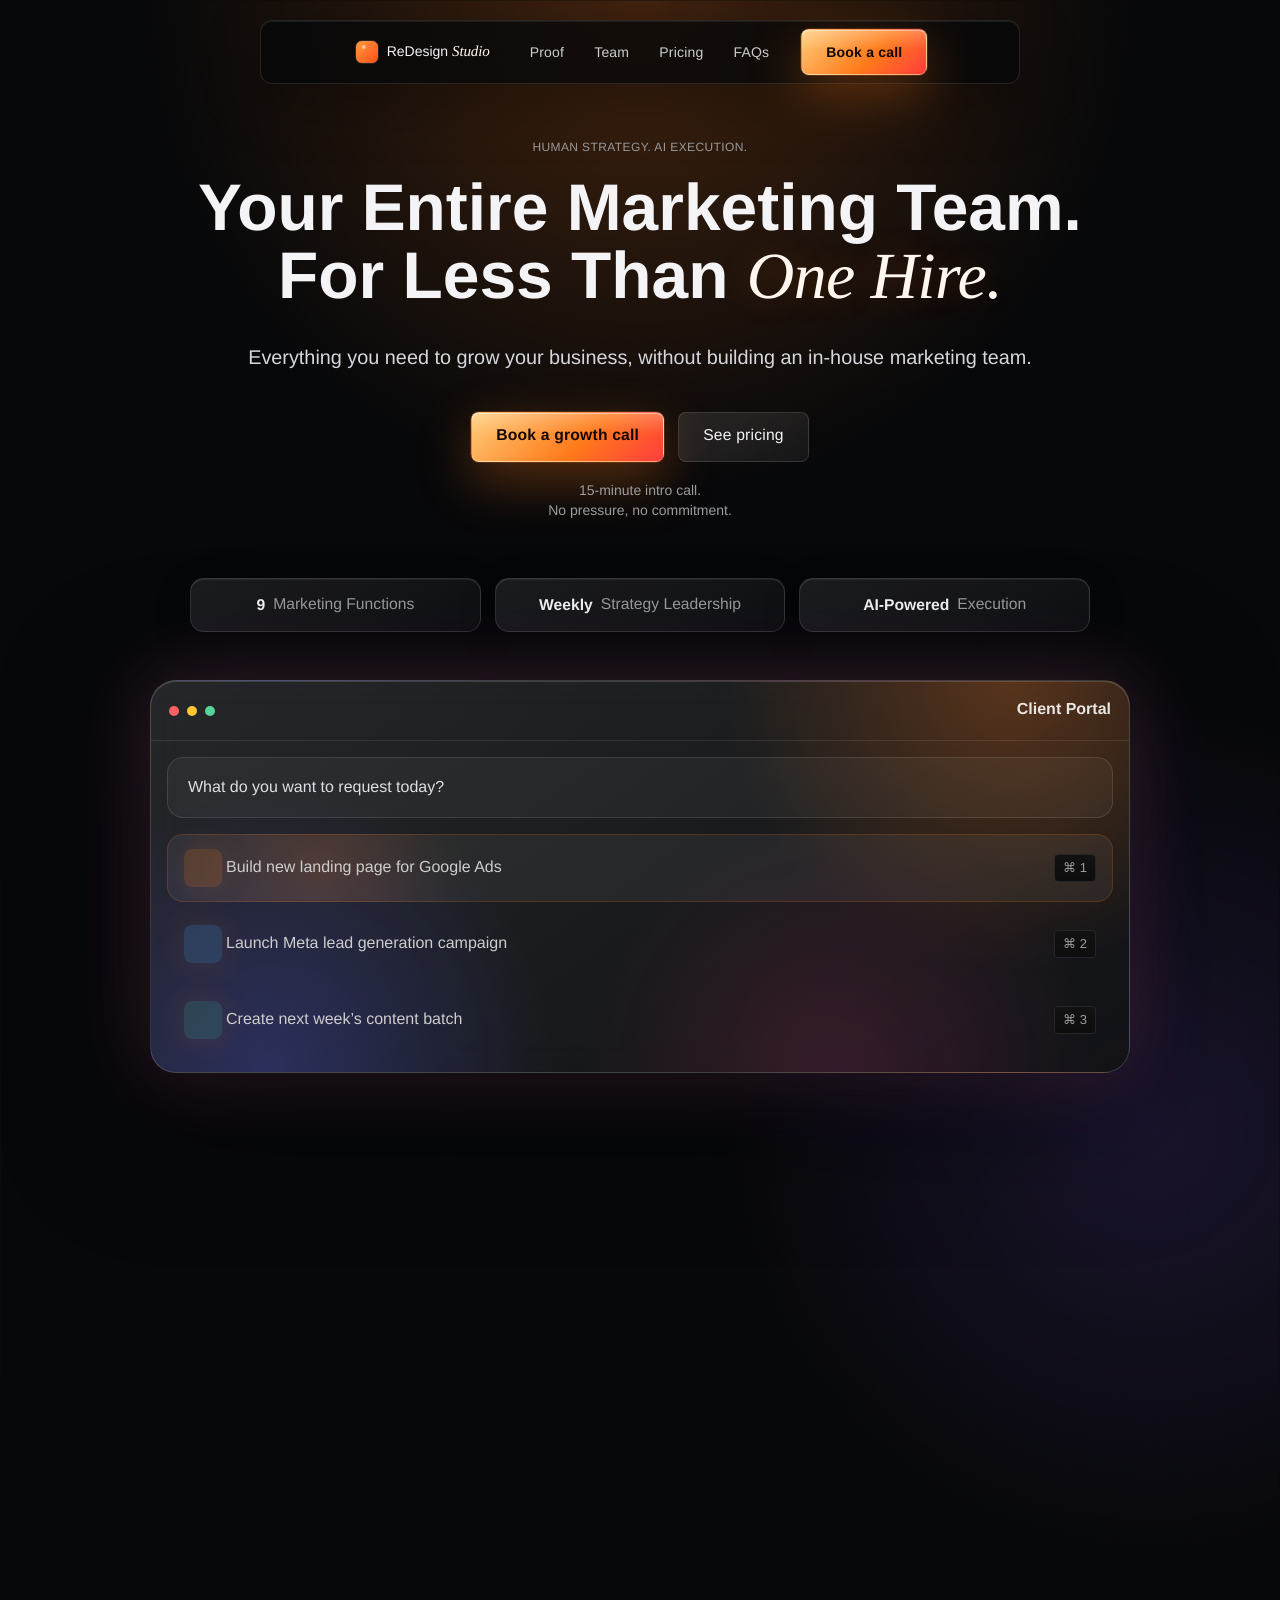
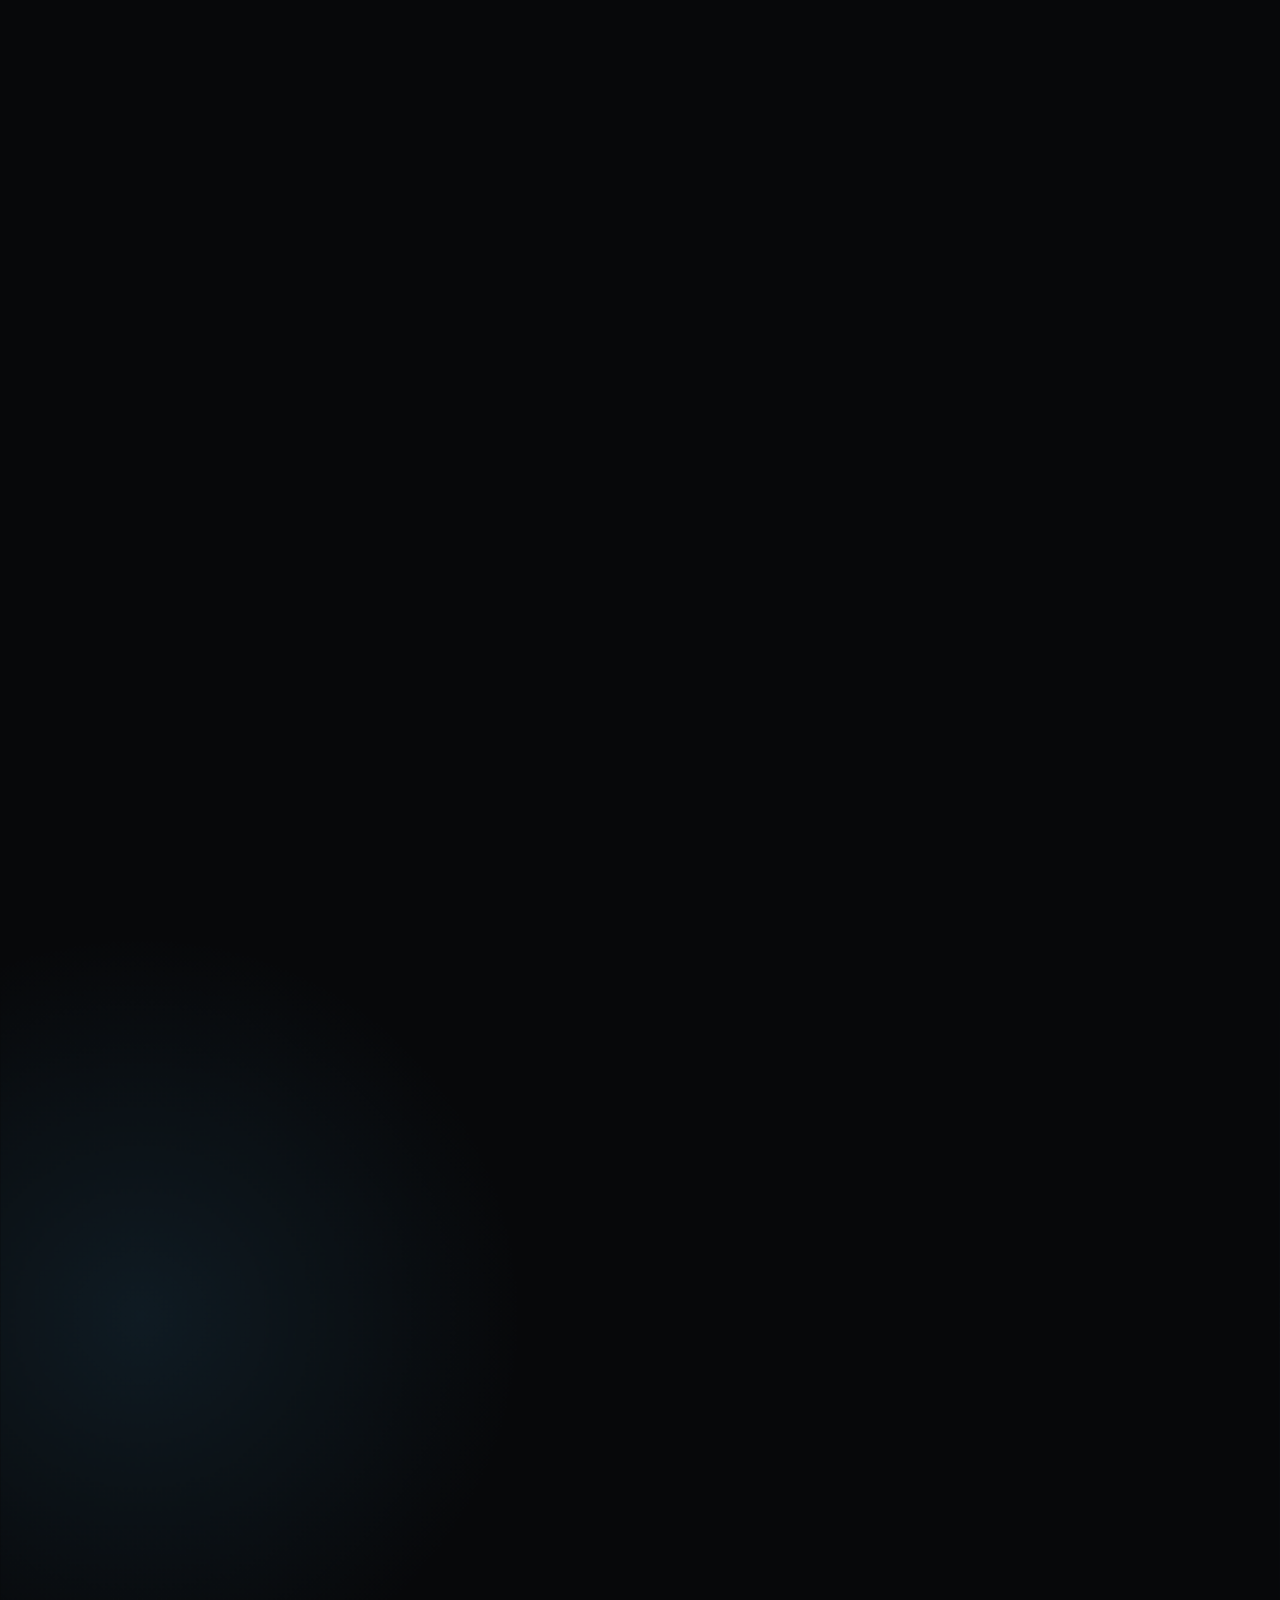
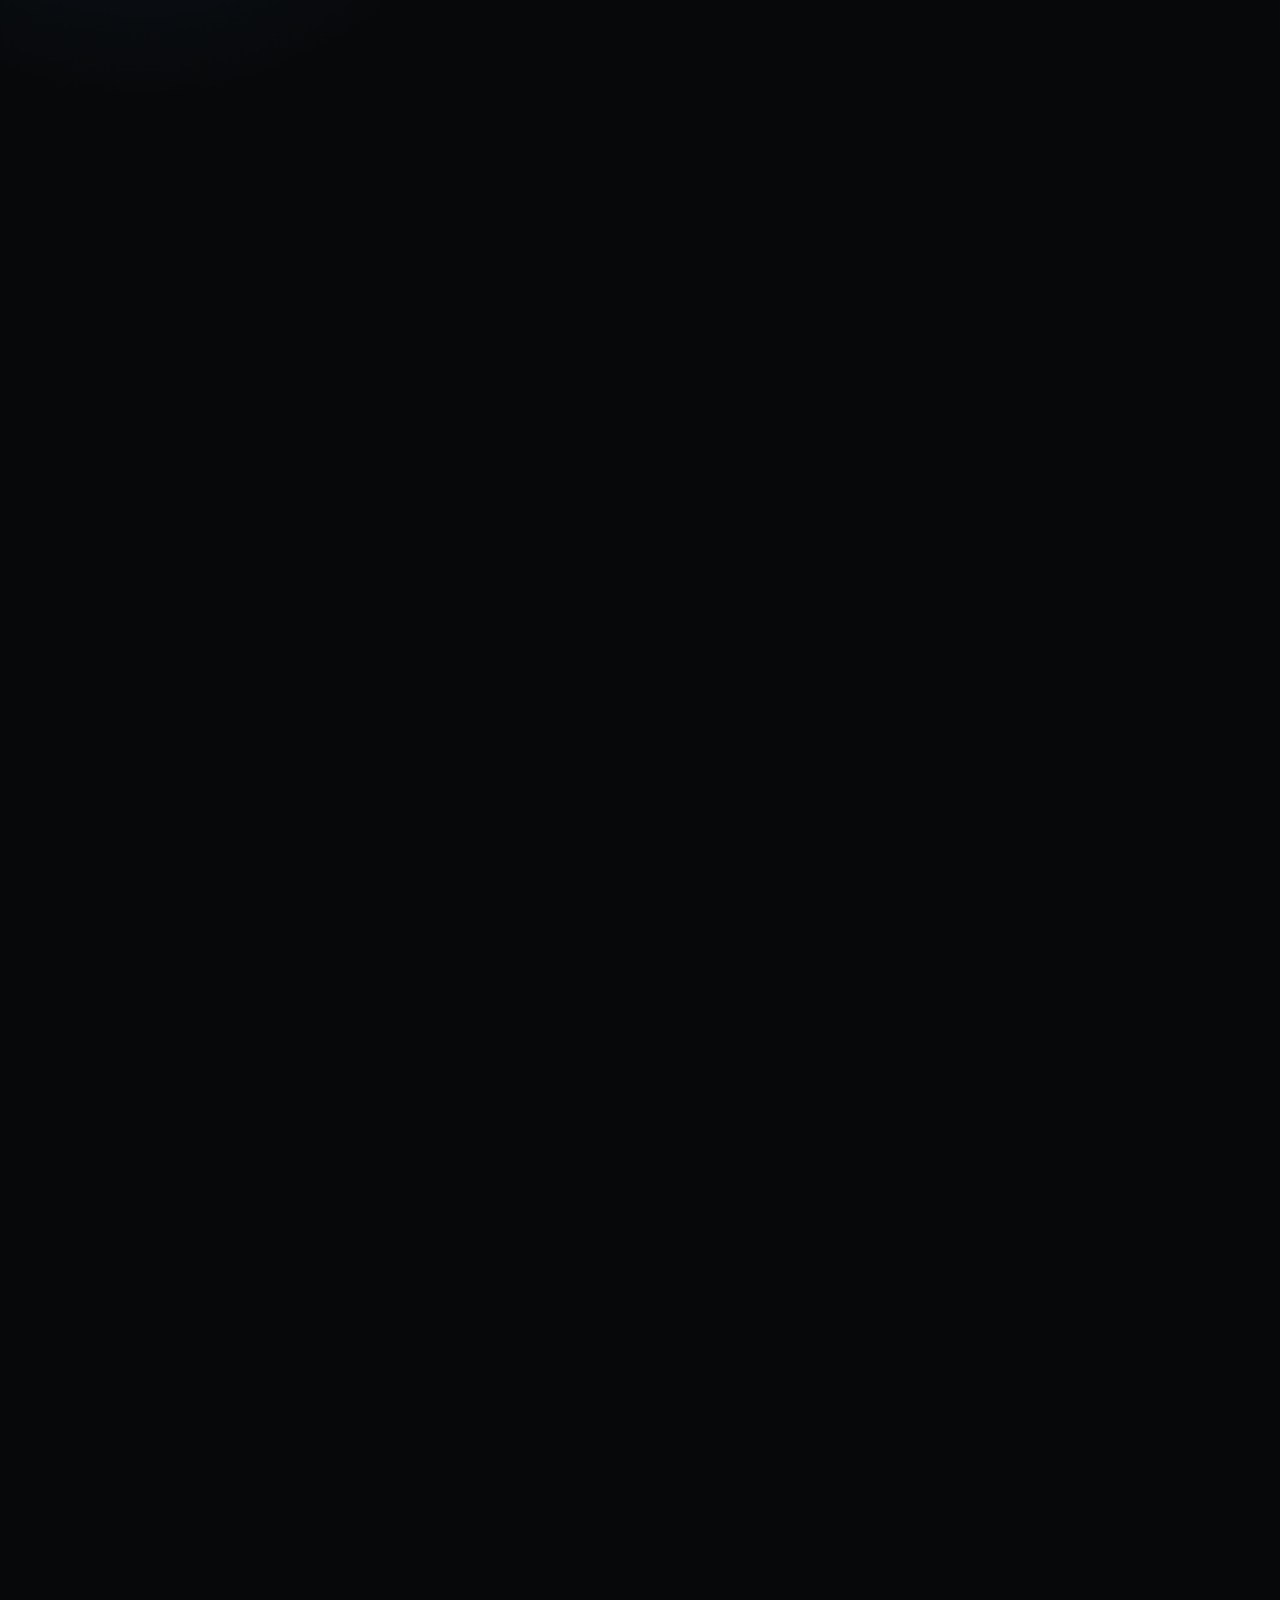
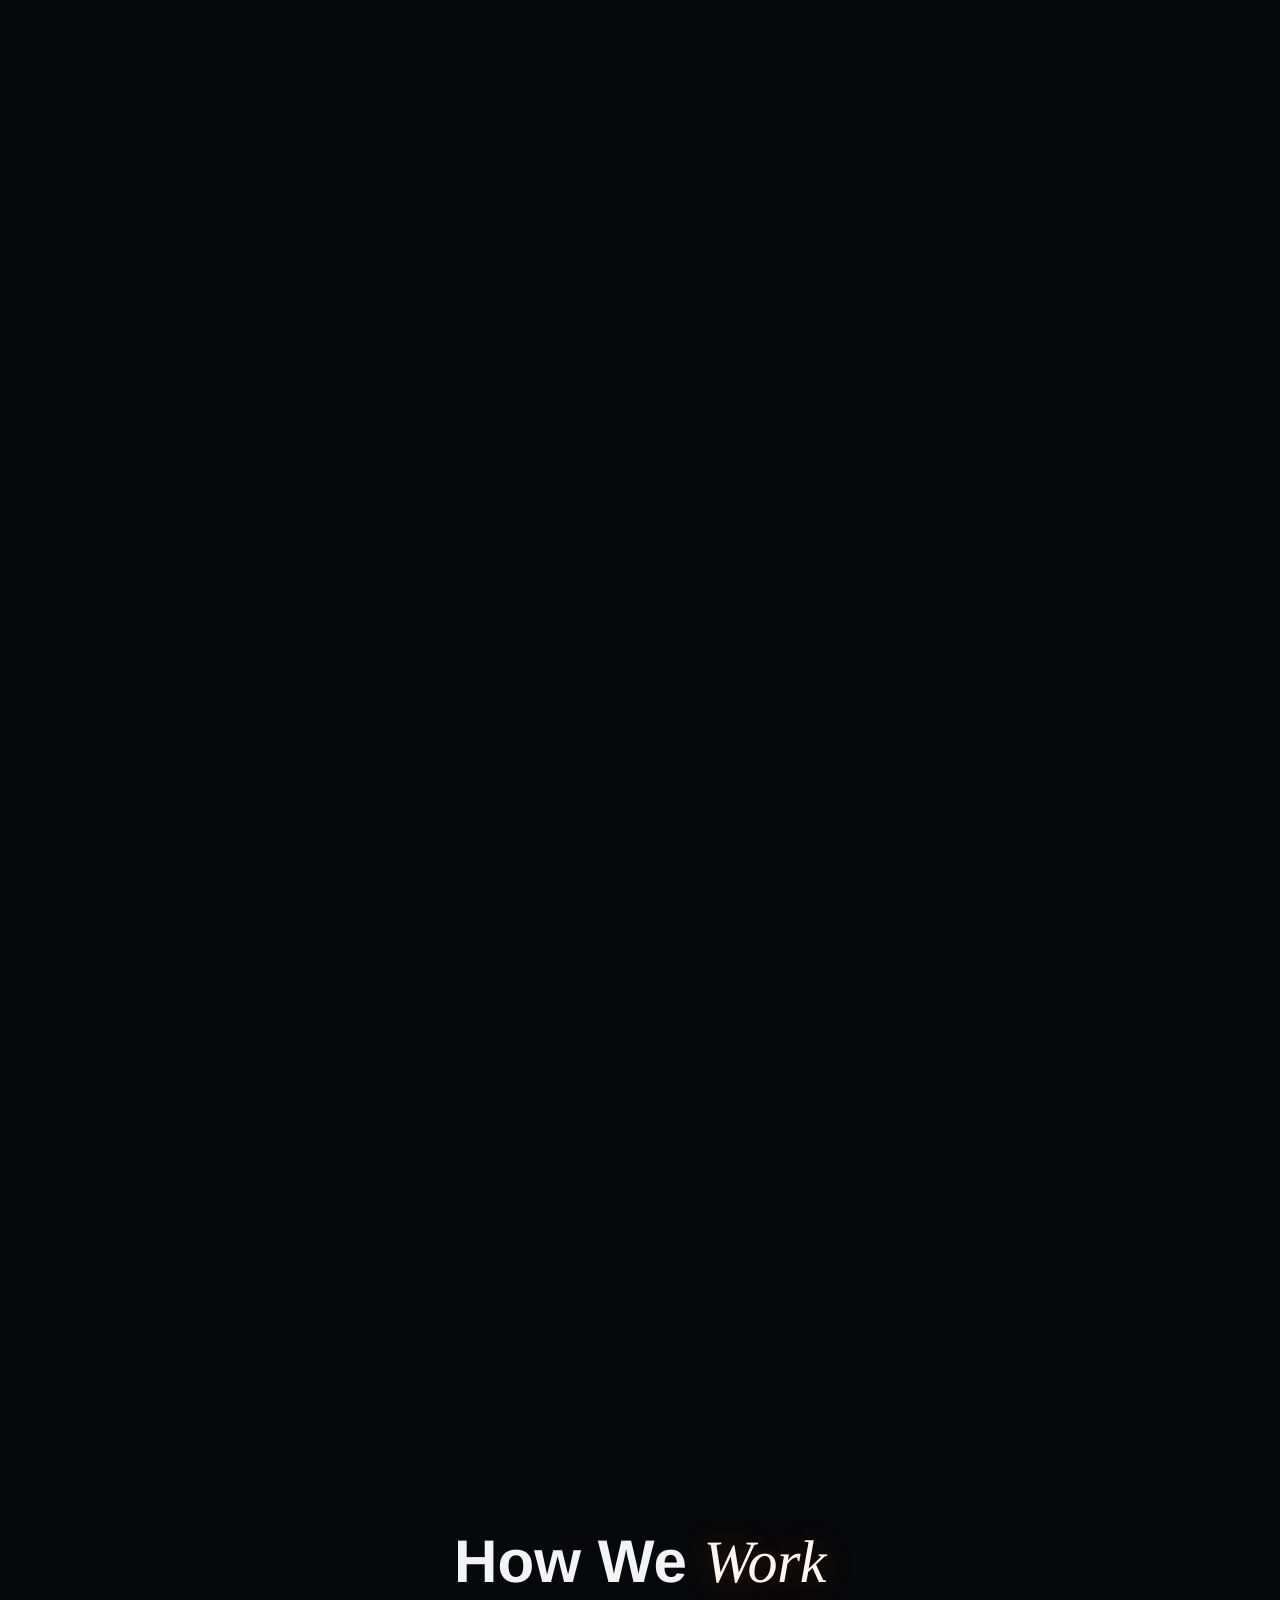
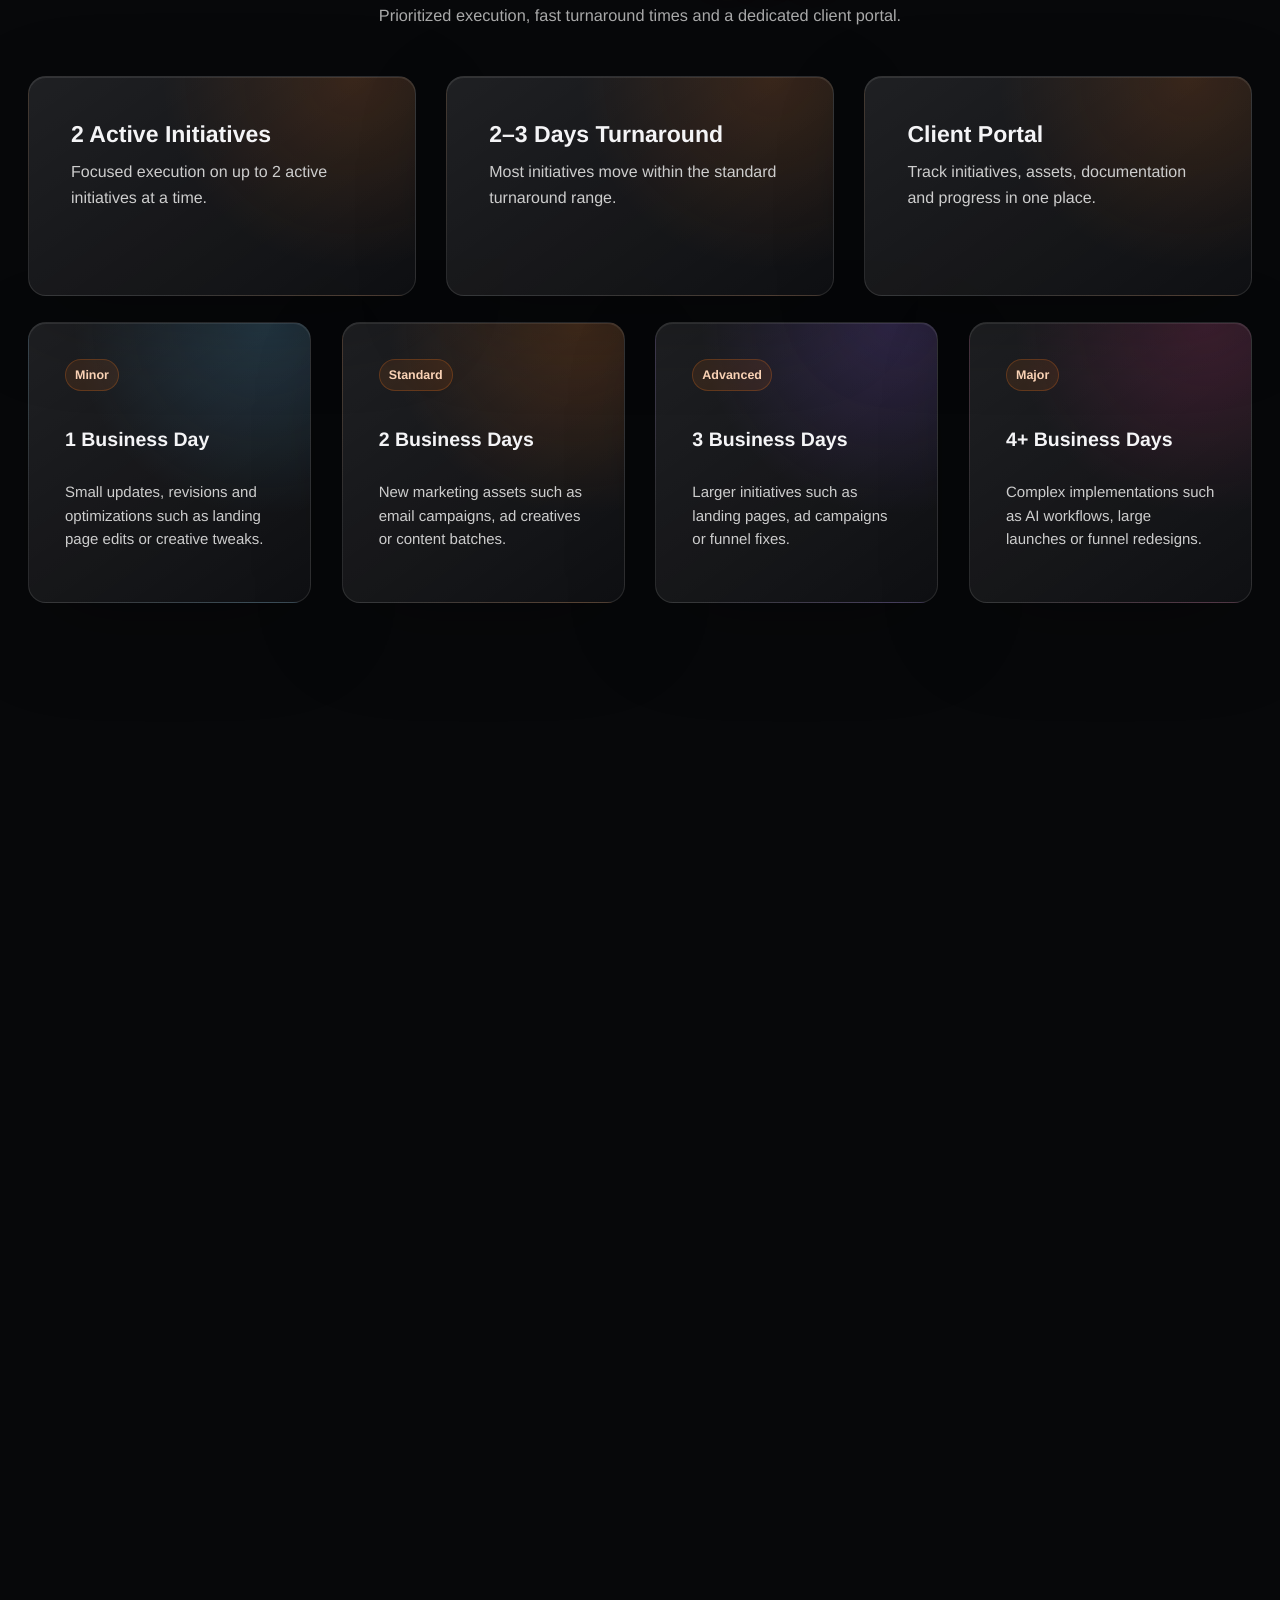
==== index.html @ be4c6679 "Improve mobile performance hints" ====
<!doctype html>
<html lang="en">
  <head>
    <link rel="preconnect" href="https://www.googletagmanager.com" crossorigin />
    <link rel="preconnect" href="https://www.google-analytics.com" crossorigin />
    <link rel="dns-prefetch" href="//www.googletagmanager.com" />
    <link rel="dns-prefetch" href="//www.google-analytics.com" />
    <!-- Google tag (gtag.js) -->
    <script async src="https://www.googletagmanager.com/gtag/js?id=G-PP689JYNZ3"></script>
    <script>
      window.dataLayer = window.dataLayer || [];
      function gtag(){dataLayer.push(arguments);}
      gtag('js', new Date());

      gtag('config', 'G-PP689JYNZ3');
    </script>
    <meta charset="utf-8" />
    <meta name="viewport" content="width=device-width, initial-scale=1" />
    <title>Redesign Studio | AI-Powered Growth Marketing Agency</title>
    <meta
      name="description"
      content="Outsource or empower your entire marketing team with AI-powered strategy, content, landing pages, paid ads and automation. Grow faster with Redesign Studio."
    />
    <meta name="robots" content="index, follow" />
    <meta name="author" content="Redesign Studio" />
    <meta name="theme-color" content="#050506" />
    <link rel="canonical" href="https://joinredesignstudio.com/" />
    <link rel="icon" href="/favicon.ico" sizes="any" />
    <link rel="icon" href="/Source/Public/assets/icons/favicon-32x32.png" type="image/png" sizes="32x32" />
    <link rel="icon" href="/Source/Public/assets/icons/favicon-16x16.png" type="image/png" sizes="16x16" />
    <link rel="apple-touch-icon" href="/Source/Public/assets/icons/apple-touch-icon.png" sizes="180x180" />
    <link rel="manifest" href="/site.webmanifest" />
    <meta property="og:title" content="Redesign Studio | AI-Powered Growth Marketing Agency" />
    <meta
      property="og:description"
      content="Outsource or empower your entire marketing team with AI-powered strategy, content, landing pages, paid ads and automation. Grow faster with Redesign Studio."
    />
    <meta property="og:type" content="website" />
    <meta property="og:url" content="https://joinredesignstudio.com/" />
    <meta property="og:image" content="https://joinredesignstudio.com/Source/Public/assets/social/redesign-studio-social-preview.png" />
    <meta property="og:image:width" content="1920" />
    <meta property="og:image:height" content="1080" />
    <meta property="og:image:alt" content="Redesign Studio AI-powered growth marketing agency preview" />
    <meta property="og:site_name" content="Redesign Studio" />
    <meta property="og:locale" content="en_US" />
    <meta name="twitter:card" content="summary_large_image" />
    <meta name="twitter:title" content="Redesign Studio | AI-Powered Growth Marketing Agency" />
    <meta
      name="twitter:description"
      content="Outsource or empower your entire marketing team with AI-powered strategy, content, landing pages, paid ads and automation. Grow faster with Redesign Studio."
    />
    <meta name="twitter:image" content="https://joinredesignstudio.com/Source/Public/assets/social/redesign-studio-social-preview.png" />
    <meta name="twitter:image:alt" content="Redesign Studio AI-powered growth marketing agency preview" />
    <link rel="stylesheet" href="./Source/Styles/styles.css?v=20260628-logo-v13" />
    <link rel="stylesheet" href="./Source/Styles/design-system.css?v=20260630-mobile-performance-v23" />
    <script type="application/ld+json">
      {
        "@context": "https://schema.org",
        "@type": "ProfessionalService",
        "name": "Redesign Studio",
        "description": "Outsource or empower your entire marketing team with AI-powered strategy, content, landing pages, paid ads and automation.",
        "image": "https://joinredesignstudio.com/Source/Public/assets/social/redesign-studio-social-preview.png",
        "logo": "https://joinredesignstudio.com/Source/Public/assets/icons/android-chrome-512x512.png",
        "serviceType": "Growth marketing and AI systems",
        "areaServed": "International",
        "url": "https://joinredesignstudio.com/",
        "offers": {
          "@type": "Offer",
          "name": "Marketing Team",
          "price": "2500",
          "priceCurrency": "EUR",
          "availability": "https://schema.org/InStock"
        },
        "potentialAction": {
          "@type": "ScheduleAction",
          "target": "https://cal.eu/andre-from-your-favorite-life/intro-call",
          "name": "Book a growth call"
        }
      }
    </script>
  </head>
  <body>
    <header class="site-header" aria-label="Primary navigation">
      <a class="brand" href="#top" aria-label="ReDesign Studio home">
        <span class="brand-mark" aria-hidden="true"></span>
        <span>ReDesign <em>Studio</em></span>
      </a>
      <nav class="nav-links" aria-label="Site navigation">
        <a href="#proof">Proof</a>
        <a href="#team">Team</a>
        <a href="#pricing">Pricing</a>
        <a href="#faq">FAQs</a>
      </nav>
      <a class="nav-cta" href="https://cal.eu/andre-from-your-favorite-life/intro-call" target="_blank" rel="noopener noreferrer">Book a call</a>
    </header>

    <main id="top">
      <section class="hero">
        <div class="hero-copy">
          <p class="eyebrow">HUMAN STRATEGY. AI EXECUTION.</p>
          <h1>Your Entire Marketing Team.<br />For Less Than <em>One Hire.</em></h1>
          <p class="hero-text">
            Everything you need to grow your business, without building an in-house marketing team.
          </p>
          <div class="hero-actions">
            <a class="button primary" href="https://cal.eu/andre-from-your-favorite-life/intro-call" target="_blank" rel="noopener noreferrer">Book a growth call</a>
            <a class="button secondary" href="#pricing">See pricing</a>
          </div>
          <p class="cta-note">15-minute intro call.<br />No pressure, no commitment.</p>
          <div class="hero-metrics" aria-label="Growth Department highlights">
            <span><strong>9</strong> Marketing Functions</span>
            <span><strong>Weekly</strong> Strategy Leadership</span>
            <span><strong>AI-Powered</strong> Execution</span>
          </div>
          <div class="hero-console" aria-label="Client Portal preview">
            <div class="console-topbar">
              <span aria-hidden="true"></span>
              <span aria-hidden="true"></span>
              <span aria-hidden="true"></span>
              <p>Client Portal</p>
            </div>
            <div class="console-search">What do you want to request today?</div>
            <div class="console-list">
              <div class="console-row active">
                <span class="console-icon red"></span>
                <p>Build new landing page for Google Ads</p>
                <kbd>⌘ 1</kbd>
              </div>
              <div class="console-row">
                <span class="console-icon blue"></span>
                <p>Launch Meta lead generation campaign</p>
                <kbd>⌘ 2</kbd>
              </div>
              <div class="console-row">
                <span class="console-icon green"></span>
                <p>Create next week&rsquo;s content batch</p>
                <kbd>⌘ 3</kbd>
              </div>
            </div>
          </div>
        </div>
      </section>

      <section class="trusted-section" id="proof" aria-label="Trusted by teams and founders">
        <p>Delivered Exceptional Work For</p>
        <div class="logo-cloud" aria-label="Trusted company logos">
          <img src="./Source/Public/assets/logos/client-microsoft.png?v=20260628-logo-v13" alt="Microsoft" width="500" height="500" loading="lazy" decoding="async" fetchpriority="low" />
          <img src="./Source/Public/assets/logos/client-wpp.png?v=20260628-logo-v13" alt="WPP" width="500" height="500" loading="lazy" decoding="async" fetchpriority="low" />
          <img src="./Source/Public/assets/logos/client-binance.png?v=20260628-logo-v13" alt="Binance" width="500" height="500" loading="lazy" decoding="async" fetchpriority="low" />
          <img src="./Source/Public/assets/logos/client-mymeta.png?v=20260628-logo-v13" alt="myMeta" width="500" height="500" loading="lazy" decoding="async" fetchpriority="low" />
          <img src="./Source/Public/assets/logos/client-engagez.png?v=20260628-logo-v13" alt="engagez" width="500" height="500" loading="lazy" decoding="async" fetchpriority="low" />
          <img src="./Source/Public/assets/logos/client-lar.png?v=20260628-logo-v13" alt="LAR Luso Alma Residences" width="500" height="500" loading="lazy" decoding="async" fetchpriority="low" />
          <img src="./Source/Public/assets/logos/client-lion-mark.png?v=20260628-logo-v13" alt="Client lion mark" width="500" height="500" loading="lazy" decoding="async" fetchpriority="low" />
          <img src="./Source/Public/assets/logos/client-rg.png?v=20260628-logo-v13" alt="RG Real Estate" width="500" height="500" loading="lazy" decoding="async" fetchpriority="low" />
          <img src="./Source/Public/assets/logos/your-favorite-life.png?v=20260628-logo-v13" alt="Your Favorite Life" width="500" height="500" loading="lazy" decoding="async" fetchpriority="low" />
          <img src="./Source/Public/assets/logos/client-l.png?v=20260628-logo-v13" alt="LL" width="500" height="500" loading="lazy" decoding="async" fetchpriority="low" />
          <img src="./Source/Public/assets/logos/client-pet-cross.png?v=20260628-logo-v13" alt="Client pet care brand" width="500" height="500" loading="lazy" decoding="async" fetchpriority="low" />
          <img src="./Source/Public/assets/logos/client-lisbon-explore.png?v=20260628-logo-v13" alt="Lisbon Explore" width="500" height="500" loading="lazy" decoding="async" fetchpriority="low" />
        </div>
      </section>

      <section class="section social-proof-section">
        <div class="proof-grid">
          <article class="testimonial-card proof-card">
            <blockquote>“It is contagious the power shown in thinking beyond and going to the next level.”</blockquote>
            <div class="testimonial-author">
              <strong>Rita P.</strong>
              <span>Marketing Manager @ Microsoft</span>
            </div>
            <div class="stars" aria-label="5 out of 5 stars">★★★★★</div>
          </article>
          <article class="testimonial-card proof-card">
            <blockquote>“Delivered before deadline, with many added-valued insights.”</blockquote>
            <div class="testimonial-author">
              <strong>Ricardo G.</strong>
              <span>Founder @ RG Real Estate</span>
            </div>
            <div class="stars" aria-label="5 out of 5 stars">★★★★★</div>
          </article>
          <article class="testimonial-card proof-card">
            <blockquote>“Always go the extra mile and deliver results above expectations.”</blockquote>
            <div class="testimonial-author">
              <strong>António M.</strong>
              <span>Founder @ MLT Legal Partners</span>
            </div>
            <div class="stars" aria-label="5 out of 5 stars">★★★★★</div>
          </article>
          <article class="credibility-card proof-card">
            <span aria-hidden="true">🧠</span>
            <h3>10+ Years Experience</h3>
            <p>Senior marketing experience across startups and global teams.</p>
          </article>
          <article class="credibility-card proof-card">
            <span aria-hidden="true">📈</span>
            <h3>Proactive Partnership</h3>
            <p>We identify new opportunities, not just complete requests.</p>
          </article>
          <article class="credibility-card proof-card">
            <span aria-hidden="true">🤝</span>
            <h3>No Hiring Required</h3>
            <p>Senior marketing leadership without building an in-house team.</p>
          </article>
        </div>
      </section>

      <section class="section solved-section">
        <div class="section-heading centered">
          <h2>Marketing, <em>Solved</em></h2>
        </div>
        <div class="solved-layout">
          <article class="solved-copy">
            <p>As your business grows, marketing becomes more demanding. Hiring an experienced in-house team is expensive, while managing multiple freelancers or vendors quickly becomes a full-time job.</p>
            <p>ReDesign Studio becomes your outsourced marketing team, taking ownership of your strategy, execution and AI-powered marketing systems.</p>
            <p>Every week, we review priorities, identify opportunities and execute initiatives that will help your business grow.</p>
          </article>
          <div class="solved-map" aria-label="Marketing execution consolidated into one team">
            <div class="map-node map-root">Marketing Team</div>
            <div class="map-services">
              <span>Strategy</span>
              <span>Design</span>
              <span>Social</span>
              <span>Website</span>
              <span>Ads</span>
              <span>Content</span>
              <span>Email</span>
              <span>Reporting</span>
              <span>AI</span>
            </div>
            <div class="map-node map-team">ReDesign Studio</div>
          </div>
        </div>
      </section>

      <section class="section weekly-section">
        <div class="section-heading centered">
          <h2>How It <em>Works</em></h2>
        </div>
        <p class="section-kicker">From idea to delivery, every initiative follows the same structured workflow.</p>
        <div class="weekly-loop" aria-label="Weekly marketing operating rhythm">
          <article>
            <span>01</span>
            <strong>Discover</strong>
            <p>Understand the goal, context and define the highest impact initiatives.</p>
          </article>
          <article>
            <span>02</span>
            <strong>Strategy</strong>
            <p>Turn raw inputs and ideas into production ready briefs with clear direction.</p>
          </article>
          <article>
            <span>03</span>
            <strong>Produce</strong>
            <p>Build the deliverable using the right AI workflow overseen by a human specialist.</p>
          </article>
          <article>
            <span>04</span>
            <strong>Review</strong>
            <p>Run internal quality checks before any work is delivered to the client.</p>
          </article>
          <article>
            <span>05</span>
            <strong>Improve</strong>
            <p>Apply feedback and capture learnings to make the system faster and better.</p>
          </article>
        </div>
      </section>

      <section class="section departments-section" id="team">
        <div class="section-heading centered">
          <h2>Your Marketing <em>Team</em></h2>
        </div>
        <div class="department-command">
          <div>
            <span class="command-label">One monthly plan</span>
            <strong>9</strong>
            <h3>Marketing Functions</h3>
            <p>One senior team covers strategy, AI systems, pages, content, ads, funnels, email and social.</p>
          </div>
          <div class="department-grid" aria-label="Marketing team departments">
            <article class="department-card">
              <span aria-hidden="true">🧠</span>
              <h3>Growth Strategy &amp; Leadership</h3>
              <p>Weekly planning, priorities, KPIs, reporting, roadmap, and next steps.</p>
            </article>
            <article class="department-card">
              <span aria-hidden="true">🤖</span>
              <h3>AI &amp; Growth Systems</h3>
              <p>Marketing systems reviews, practical AI workflows, SOPs and team handover.</p>
            </article>
            <article class="department-card">
              <span aria-hidden="true">🌐</span>
              <h3>Landing Pages</h3>
              <p>Campaign landing pages, copywriting, UX/UI design, optimization, and conversion reviews.</p>
            </article>
            <article class="department-card">
              <span aria-hidden="true">🎬</span>
              <h3>Content Engine</h3>
              <p>Content strategy, research, calendars, scripts, editing, formatting, and publishing.</p>
            </article>
            <article class="department-card">
              <span aria-hidden="true">📈</span>
              <h3>Performance Marketing</h3>
              <p>Campaign strategy, launches, ad account management, optimization, and reporting.</p>
            </article>
            <article class="department-card">
              <span aria-hidden="true">✍️</span>
              <h3>Ad Creatives</h3>
              <p>Creative concepts, competitor research, ad copy, design, variations, and iterations.</p>
            </article>
            <article class="department-card">
              <span aria-hidden="true">🧪</span>
              <h3>Funnel Optimization</h3>
              <p>Funnel reviews, competitor analysis, conversion roadmap, and performance improvements.</p>
            </article>
            <article class="department-card">
              <span aria-hidden="true">✉️</span>
              <h3>Email Marketing</h3>
              <p>Email campaigns, strategy, copywriting, design, sequences, and reporting.</p>
            </article>
            <article class="department-card">
              <span aria-hidden="true">📱</span>
              <h3>Social Media Management</h3>
              <p>Publishing, escalation of important enquiries, and optimization.</p>
            </article>
          </div>
        </div>
        <div class="department-scope" id="included">
          <div class="section-heading centered scope-heading">
            <h2>What&rsquo;s <em>Included</em></h2>
            <p>Clear monthly capacity keeps execution focused, predictable and aligned with your priorities.</p>
          </div>
          <div class="scope-list">
            <details open>
              <summary><span>Growth Strategy &amp; Leadership</span><small>Weekly strategic rhythm</small></summary>
              <div class="scope-body">
                <div>
                  <p class="scope-label">Description</p>
                  <p>Every week we review performance, align on priorities and define the highest-impact initiatives to keep your marketing moving forward.</p>
                </div>
                <div>
                  <p class="scope-label">Included</p>
                  <ul>
                    <li><mark class="limit">Up to 1</mark> 45-minute growth strategy meeting <mark class="limit">per week</mark></li>
                    <li>Weekly growth report: KPIs, wins &amp; recommendations</li>
                    <li>Growth roadmap</li>
                    <li>Prioritized weekly initiatives plan</li>
                    <li>Meeting summary &amp; next steps</li>
                    <li>Dedicated client portal</li>
                  </ul>
                </div>
              </div>
            </details>

            <details>
              <summary><span>AI &amp; Growth Systems</span><small>Monthly implementation capacity</small></summary>
              <div class="scope-body">
                <div>
                  <p class="scope-label">Description</p>
                  <p>We identify opportunities to automate repetitive marketing tasks, implement practical AI workflows and document everything so your team can use it.</p>
                </div>
                <div>
                  <p class="scope-label">Included</p>
                  <ul>
                    <li><mark class="limit">Up to 1</mark> marketing systems review <mark class="limit">per month</mark></li>
                    <li><mark class="limit">Up to 1</mark> low-to-medium complexity AI workflow <mark class="limit">per month</mark></li>
                    <li>Workflow documentation: SOPs</li>
                    <li>Optional team training &amp; handover</li>
                    <li>AI recommendations &amp; roadmap</li>
                  </ul>
                </div>
              </div>
            </details>

            <details>
              <summary><span>Landing Pages</span><small>Campaign pages and conversion reviews</small></summary>
              <div class="scope-body">
                <div>
                  <p class="scope-label">Description</p>
                  <p>We design, build and continuously improve landing pages that help turn more visitors into leads and customers.</p>
                </div>
                <div>
                  <p class="scope-label">Included</p>
                  <ul>
                    <li><mark class="limit">Up to 2</mark> campaign landing pages <mark class="limit">per month</mark></li>
                    <li>Landing page copywriting</li>
                    <li>UX/UI design</li>
                    <li>Landing page optimization</li>
                    <li>Conversion reviews &amp; recommendations</li>
                    <li>A/B testing when appropriate</li>
                    <li>Performance reviews</li>
                  </ul>
                </div>
              </div>
            </details>

            <details>
              <summary><span>Content Engine</span><small>Planning, creation, and publishing</small></summary>
              <div class="scope-body">
                <div>
                  <p class="scope-label">Description</p>
                  <p>We help you consistently create and publish content that builds your brand, generates demand and supports your marketing goals.</p>
                </div>
                <div>
                  <p class="scope-label">Included</p>
                  <ul>
                    <li><mark class="limit">Up to 20</mark> content assets <mark class="limit">per month</mark></li>
                    <li><mark class="limit">Up to 2</mark> active social media platforms</li>
                    <li>Content strategy &amp; planning</li>
                    <li>Industry &amp; competitor research</li>
                    <li>Content calendar</li>
                    <li>Copywriting &amp; script writing</li>
                    <li>Creative design &amp; formatting</li>
                    <li>Scheduling &amp; publishing</li>
                    <li>Performance reviews</li>
                  </ul>
                </div>
              </div>
            </details>

            <details>
              <summary><span>Performance Marketing</span><small>Campaigns and active optimization</small></summary>
              <div class="scope-body">
                <div>
                  <p class="scope-label">Description</p>
                  <p>We plan, launch and continuously optimize advertising campaigns that help generate more qualified leads and customers.</p>
                </div>
                <div>
                  <p class="scope-label">Included</p>
                  <ul>
                    <li><mark class="limit">Up to 2</mark> campaign creation &amp; launches <mark class="limit">per month</mark></li>
                    <li><mark class="limit">Up to 2</mark> active advertising platforms</li>
                    <li>Campaign strategy &amp; planning</li>
                    <li>Ad account management</li>
                    <li>Campaign optimization</li>
                    <li>Performance reporting &amp; recommendations</li>
                  </ul>
                </div>
              </div>
            </details>

            <details>
              <summary><span>Ad Creatives</span><small>Concepts, copy, and iterations</small></summary>
              <div class="scope-body">
                <div>
                  <p class="scope-label">Description</p>
                  <p>We create high-performing ad creatives that align with your brand, capture attention and improve campaign performance.</p>
                </div>
                <div>
                  <p class="scope-label">Included</p>
                  <ul>
                    <li><mark class="limit">Up to 10</mark> ad creatives <mark class="limit">per month</mark></li>
                    <li>Creative concept development</li>
                    <li>Creative strategy &amp; competitor research</li>
                    <li>Ad copywriting</li>
                    <li>Creative variations</li>
                    <li>Creative performance reviews</li>
                    <li>Creative updates &amp; iterations</li>
                  </ul>
                </div>
              </div>
            </details>

            <details>
              <summary><span>Funnel Optimization</span><small>Journey reviews and improvements</small></summary>
              <div class="scope-body">
                <div>
                  <p class="scope-label">Description</p>
                  <p>We continuously review and improve your customer journey to help convert more visitors into leads and more leads into customers.</p>
                </div>
                <div>
                  <p class="scope-label">Included</p>
                  <ul>
                    <li><mark class="limit">Up to 1</mark> funnel review <mark class="limit">per month</mark></li>
                    <li><mark class="limit">Up to 2</mark> conversion improvements <mark class="limit">per month</mark></li>
                    <li>Competitor analysis</li>
                    <li>Conversion roadmap</li>
                    <li>Performance reviews</li>
                  </ul>
                </div>
              </div>
            </details>

            <details>
              <summary><span>Email Marketing</span><small>Campaigns, sequences, and reporting</small></summary>
              <div class="scope-body">
                <div>
                  <p class="scope-label">Description</p>
                  <p>We create email campaigns that nurture leads, increase conversions and keep your audience engaged throughout the customer journey.</p>
                </div>
                <div>
                  <p class="scope-label">Included</p>
                  <ul>
                    <li><mark class="limit">Up to 2</mark> email campaigns <mark class="limit">per month</mark></li>
                    <li>Email strategy &amp; campaign planning</li>
                    <li>Email copywriting &amp; design</li>
                    <li>Automated email sequences</li>
                    <li>Performance reporting &amp; recommendations</li>
                  </ul>
                </div>
              </div>
            </details>

            <details>
              <summary><span>Social Media Management</span><small>Publishing and monitoring</small></summary>
              <div class="scope-body">
                <div>
                  <p class="scope-label">Description</p>
                  <p>We manage your social media presence to ensure your content is published, your profiles stay optimized and your audience receives timely responses.</p>
                </div>
                <div>
                  <p class="scope-label">Included</p>
                  <ul>
                    <li><mark class="limit">Up to 2</mark> active social media platforms</li>
                    <li>Scheduling &amp; publishing</li>
                    <li>Profile optimization</li>
                    <li>Community monitoring</li>
                    <li>Escalation of sales &amp; support enquiries</li>
                    <li>Social media recommendations</li>
                  </ul>
                </div>
              </div>
            </details>
          </div>
        </div>
      </section>

      <section class="section exclusions-section">
        <div class="section-heading centered">
          <h2>What&rsquo;s <em>Not Included</em></h2>
          <p>The following services are outside the scope of the monthly subscription.</p>
        </div>
        <div class="project-grid project-detail-grid growth-project-grid">
          <article>
            <span class="project-emoji" aria-hidden="true">🧩</span>
            <h3>Specialists</h3>
            <div class="project-examples"><span>SEO &amp; AEO</span><span>PR &amp; media outreach</span><span>On-site photography &amp; videography</span></div>
          </article>
          <article>
            <span class="project-emoji" aria-hidden="true">💻</span>
            <h3>Development</h3>
            <div class="project-examples"><span>Custom software development</span><span>Complex API integrations</span><span>Enterprise applications</span></div>
          </article>
          <article>
            <span class="project-emoji" aria-hidden="true">🏢</span>
            <h3>Business Operations</h3>
            <div class="project-examples"><span>Internal IT support</span><span>Customer support</span><span>Enterprise infrastructure</span></div>
          </article>
          <article>
            <span class="project-emoji" aria-hidden="true">📦</span>
            <h3>Unlimited Capacity</h3>
            <div class="project-examples"><span>Unlimited initiatives</span><span>Unlimited deliverables</span><span>24/7 communication</span><span>Daily meetings</span><span>Large-scale or enterprise projects</span></div>
          </article>
        </div>
        <p class="pricing-note">Need more capacity?<br />Book a call to discuss a custom Marketing Team Plus plan.</p>
      </section>

      <section class="section capacity-section">
        <div class="section-heading centered">
          <h2>How We <em>Work</em></h2>
        </div>
        <p class="section-kicker">Prioritized execution, fast turnaround times and a dedicated client portal.</p>
        <div class="work-rules">
          <article><span>2</span><h3>2 Active Initiatives</h3><p>Focused execution on up to 2 active initiatives at a time.</p></article>
          <article><span>2&ndash;3 Days</span><h3>2&ndash;3 Days Turnaround</h3><p>Most initiatives move within the standard turnaround range.</p></article>
          <article><span>Portal</span><h3>Client Portal</h3><p>Track initiatives, assets, documentation and progress in one place.</p></article>
        </div>
        <div class="initiative-grid" aria-label="Initiative sizes">
          <article>
            <span>Minor</span>
            <h3>1 Business Day</h3>
            <p>Small updates, revisions and optimizations such as landing page edits or creative tweaks.</p>
          </article>
          <article>
            <span>Standard</span>
            <h3>2 Business Days</h3>
            <p>New marketing assets such as email campaigns, ad creatives or content batches.</p>
          </article>
          <article>
            <span>Advanced</span>
            <h3>3 Business Days</h3>
            <p>Larger initiatives such as landing pages, ad campaigns or funnel fixes.</p>
          </article>
          <article>
            <span>Major</span>
            <h3>4+ Business Days</h3>
            <p>Complex implementations such as AI workflows, large launches or funnel redesigns.</p>
          </article>
        </div>
      </section>

      <section class="section compare-section">
        <div class="section-heading centered">
          <h2>Hiring vs <em>ReDesign Studio</em></h2>
        </div>
        <div class="comparison-table" role="table" aria-label="Compare hiring in-house with ReDesign Studio">
          <div class="comparison-row header" role="row">
            <span role="columnheader">Capability</span>
            <span role="columnheader">Monthly Salary</span>
            <span role="columnheader">ReDesign Studio</span>
          </div>
          <div class="comparison-row"><span>Marketing Manager</span><span>&euro;2,500</span><strong>Included</strong></div>
          <div class="comparison-row"><span>Designer</span><span>&euro;1,500</span><strong>Included</strong></div>
          <div class="comparison-row"><span>Copywriter</span><span>&euro;1,500</span><strong>Included</strong></div>
          <div class="comparison-row"><span>Media Buyer</span><span>&euro;2,000</span><strong>Included</strong></div>
          <div class="comparison-row"><span>Content Strategist</span><span>&euro;2,000</span><strong>Included</strong></div>
          <div class="comparison-row"><span>AI Specialist</span><span>&euro;2,500</span><strong>Included</strong></div>
          <div class="comparison-row"><span>Growth Strategist</span><span>&euro;3,000</span><strong>Included</strong></div>
          <div class="comparison-row"><span>Typical Monthly Cost</span><span>&asymp; &euro;15,000+</span><strong>&euro;2,500/month</strong></div>
        </div>
        <p class="pricing-note">Estimated costs vary by country and seniority.</p>
      </section>

      <section class="section pricing-section" id="pricing">
        <div class="section-heading centered">
          <h2><em>Pricing</em></h2>
        </div>
        <div class="pricing-grid">
          <article class="pricing-card featured">
            <p class="eyebrow">Marketing Team</p>
            <h3>&euro;2,500 <span>/ month</span></h3>
            <p class="intro-price">&euro;1,250 First Month</p>
            <p>Perfect for businesses and creators ready to replace scattered marketing efforts with one experienced team.</p>
            <ul class="plan-list">
              <li>Your entire outsourced marketing team</li>
              <li>Strategy, execution &amp; AI-powered systems</li>
              <li>Weekly planning, reporting &amp; prioritization</li>
              <li>Fixed monthly investment</li>
              <li>Pause or cancel anytime</li>
            </ul>
            <a class="button primary" href="https://cal.eu/andre-from-your-favorite-life/intro-call" target="_blank" rel="noopener noreferrer">Book a growth call</a>
          </article>

          <article class="pricing-card capacity-card">
            <p class="eyebrow">Need More Capacity?</p>
            <h3>Marketing Team <strong>Plus</strong></h3>
            <p>As your business grows, so can your Marketing Team.</p>
            <ul class="plan-list">
              <li>Additional monthly execution capacity</li>
              <li>Additional strategic support</li>
              <li>Higher execution limits</li>
            </ul>
            <a class="button secondary" href="https://cal.eu/andre-from-your-favorite-life/intro-call" target="_blank" rel="noopener noreferrer">Discuss Marketing Team Plus</a>
          </article>
        </div>
      </section>

      <section class="section first-month-section">
        <div class="section-heading centered">
          <h2>Our First Month <em>Together</em></h2>
        </div>
        <div class="timeline-grid phase-grid">
          <article>
            <span>Week 1</span>
            <h3>Onboarding</h3>
            <ul>
              <li>Kick-off meeting</li>
              <li>Business &amp; marketing audit</li>
              <li>Access &amp; platform setup</li>
              <li>Competitor analysis</li>
              <li>KPI definition</li>
            </ul>
          </article>
          <article>
            <span>Week 2</span>
            <h3>Strategy</h3>
            <ul>
              <li>Growth strategy</li>
              <li>Prioritized initiatives</li>
              <li>Campaign planning</li>
              <li>AI opportunities review</li>
              <li>Launch first initiative</li>
            </ul>
          </article>
          <article>
            <span>Week 3</span>
            <h3>Execution</h3>
            <ul>
              <li>Deliver first initiatives</li>
              <li>Optimization &amp; iterations</li>
              <li>AI workflow implementation</li>
            </ul>
          </article>
          <article>
            <span>Week 4</span>
            <h3>Review &amp; Plan</h3>
            <ul>
              <li>Weekly growth review</li>
              <li>Performance report</li>
              <li>Next month&rsquo;s roadmap</li>
            </ul>
          </article>
        </div>
      </section>

      <section class="section projects-section" id="projects">
        <div class="section-heading centered">
          <h2>Growth <em>Projects</em></h2>
          <p>Need support beyond your monthly capacity? We also deliver larger one-time projects that need dedicated implementations.</p>
        </div>
        <div class="project-grid project-detail-grid growth-project-grid">
          <article>
            <span class="project-emoji" aria-hidden="true">🌐</span>
            <h3>Website Projects</h3>
            <p>Build or redesign high-converting multi-page websites for your business.</p>
            <div class="project-examples"><span>Business websites</span><span>Website redesigns</span><span>Multi-page websites</span><span>Website migrations</span></div>
          </article>
          <article>
            <span class="project-emoji" aria-hidden="true">🤖</span>
            <h3>AI Transformation Projects</h3>
            <p>Transform your marketing operations with AI-powered workflows, assistants and automations.</p>
            <div class="project-examples"><span>AI marketing assistants</span><span>Lead generation workflows</span><span>Campaign automations</span><span>Content workflows</span><span>AI reporting</span><span>Team training</span></div>
          </article>
          <article>
            <span class="project-emoji" aria-hidden="true">⚙️</span>
            <h3>Marketing Operations Projects</h3>
            <p>Design and build the systems, documentation and infrastructure that help your marketing operate more efficiently.</p>
            <div class="project-examples"><span>Marketing OS</span><span>Client portals</span><span>KPI dashboards</span><span>SOP libraries</span><span>Campaign playbooks</span><span>Team onboarding</span></div>
          </article>
          <article>
            <span class="project-emoji" aria-hidden="true">🎥</span>
            <h3>Long-form Content</h3>
            <p>Create high-quality long-form content for education, authority and demand generation.</p>
            <div class="project-examples"><span>YouTube</span><span>Podcasts</span><span>Webinars</span></div>
          </article>
          <article>
            <span class="project-emoji" aria-hidden="true">🚀</span>
            <h3>Digital Products</h3>
            <p>Launch digital products that help you generate leads, educate customers and create new revenue streams.</p>
            <div class="project-examples"><span>Courses</span><span>Memberships</span><span>Coaching programs</span><span>Lead magnets</span><span>Templates</span></div>
          </article>
        </div>
      </section>

      <section class="section faq-section" id="faq">
        <h2><em>FAQs</em></h2>
        <div class="faq-list">
          <details>
            <summary>Are you a traditional marketing agency?</summary>
            <p>No. ReDesign Studio works as your outsourced Marketing Team, combining strategy, execution and AI-powered systems into one ongoing partnership.</p>
          </details>
          <details>
            <summary>Can we pause or cancel?</summary>
            <p>Yes. You can pause or cancel when your business priorities change.</p>
          </details>
          <details>
            <summary>What can we request?</summary>
            <p>You can request work across growth strategy, AI systems, landing pages, content, performance marketing, ad creatives, funnel optimization, email marketing and social media management within the monthly capacity.</p>
          </details>
          <details>
            <summary>What is not included?</summary>
            <p>Specialist services, custom development, business operations support, unlimited deliverables, 24/7 communication, daily meetings and large-scale enterprise projects are outside the monthly subscription.</p>
          </details>
          <details>
            <summary>What happens in the first month?</summary>
            <p>We onboard your business, complete the audit, set up access, review competitors, define KPIs, build the roadmap and launch the first priority initiative.</p>
          </details>
          <details>
            <summary>Who is this best for?</summary>
            <p>It is best for founder-led and growing businesses that have a proven offer and want consistent marketing execution without hiring a full in-house team.</p>
          </details>
          <details>
            <summary>What happens after I book a call?</summary>
            <p>We review your goals, identify growth gaps and recommend the next best steps. If the Marketing Team subscription is a fit, we explain how onboarding would work.</p>
          </details>
          <details>
            <summary>Do I need everything ready before starting?</summary>
            <p>No. If your goals, assets or systems are messy, we organize the starting point during onboarding.</p>
          </details>
          <details>
            <summary>Do you replace our internal team or support them?</summary>
            <p>Both are possible. We can operate as your outsourced Marketing Team or support your internal team with strategy, execution capacity and AI-powered systems.</p>
          </details>
        </div>
      </section>

      <section class="contact-section" id="contact">
        <div>
          <h2>Book a <em>Growth Call</em></h2>
          <p>See if ReDesign Studio is the right outsourced marketing team for your business.</p>
          <a class="button primary" href="https://cal.eu/andre-from-your-favorite-life/intro-call" target="_blank" rel="noopener noreferrer">Book a growth call</a>
          <div class="contact-steps" aria-label="What happens next">
            <span>1. Share your goals</span>
            <span>2. Review growth gaps</span>
            <span>3. Get recommendations</span>
          </div>
        </div>
      </section>
    </main>
  </body>
</html>
---- Source/Styles/styles.css ----
:root {
  color-scheme: dark;
  --bg: #050506;
  --panel: #0d0d10;
  --panel-soft: #141419;
  --ink: #f7f4ec;
  --muted: #a4a0a0;
  --line: rgba(255, 255, 255, 0.12);
  --line-strong: rgba(255, 255, 255, 0.22);
  --orange: #ff5b2e;
  --yellow: #f5c84b;
  --pink: #ff2d8f;
  --blue: #3147ff;
  --cyan: #35d7ff;
  --green: #56dd8d;
  --radius: 28px;
  --font-sans: "Inter", "Helvetica Neue", Helvetica, Arial, -apple-system, BlinkMacSystemFont, "Segoe UI", sans-serif;
  --font-serif: Georgia, "Times New Roman", Times, serif;
  --font-mono: "SF Mono", SFMono-Regular, Menlo, Consolas, monospace;
}

* {
  box-sizing: border-box;
}

html {
  overflow-x: hidden;
  scroll-behavior: smooth;
}

body {
  margin: 0;
  overflow-x: hidden;
  background:
    radial-gradient(circle at 78% 8%, rgba(49, 71, 255, 0.2), transparent 30rem),
    radial-gradient(circle at 10% 28%, rgba(143, 61, 255, 0.16), transparent 28rem),
    radial-gradient(circle at 92% 46%, rgba(255, 91, 46, 0.16), transparent 24rem),
    var(--bg);
  color: var(--ink);
  font-family: var(--font-sans);
  line-height: 1.45;
  text-rendering: geometricPrecision;
}

body::before,
body::after {
  position: fixed;
  top: 0;
  bottom: 0;
  z-index: -1;
  width: 1px;
  content: "";
  background: var(--line);
}

body::before {
  left: 6vw;
}

body::after {
  right: 6vw;
}

a {
  color: inherit;
  text-decoration: none;
}

img {
  display: block;
  max-width: 100%;
}

.visually-hidden {
  position: absolute;
  width: 1px;
  height: 1px;
  padding: 0;
  margin: -1px;
  overflow: hidden;
  clip: rect(0, 0, 0, 0);
  white-space: nowrap;
  border: 0;
}

h1,
h2,
h3,
h4,
p {
  margin-top: 0;
}

em {
  color: #fff2c3;
  font-family: var(--font-serif);
  font-style: italic;
  font-weight: 400;
  letter-spacing: 0;
  line-height: 0.9;
  text-shadow: 0 0 34px rgba(245, 200, 75, 0.18);
}

.site-header {
  position: sticky;
  top: 18px;
  z-index: 10;
  display: grid;
  grid-template-columns: 1fr auto auto;
  gap: 18px;
  align-items: center;
  width: min(1180px, calc(100% - 40px));
  margin: 18px auto 0;
  padding: 10px;
  border: 1px solid var(--line);
  border-radius: 999px;
  background: rgba(5, 5, 6, 0.78);
  box-shadow: 0 18px 60px rgba(0, 0, 0, 0.38);
  backdrop-filter: blur(20px);
}

.brand {
  display: inline-flex;
  gap: 10px;
  align-items: center;
  width: fit-content;
  padding-left: 8px;
  font-size: 1rem;
  font-weight: 750;
}

.brand-mark {
  position: relative;
  width: 34px;
  height: 34px;
  border-radius: 50%;
  background: linear-gradient(135deg, var(--orange), var(--pink));
}

.brand-mark::after {
  position: absolute;
  inset: 11px 8px 8px;
  content: "";
  border-bottom: 3px solid #09090b;
  border-radius: 0 0 999px 999px;
}

.nav-links {
  display: flex;
  gap: 2px;
  align-items: center;
  padding: 3px;
  border-radius: 999px;
  background: rgba(255, 255, 255, 0.05);
}

.nav-links a,
.nav-cta {
  display: inline-flex;
  align-items: center;
  justify-content: center;
  min-height: 40px;
  padding: 0 14px;
  border-radius: 999px;
  color: var(--muted);
  font-size: 0.9rem;
  font-weight: 700;
}

.nav-links a:hover {
  color: var(--ink);
  background: rgba(255, 255, 255, 0.1);
}

.nav-cta {
  color: #09090b;
  background: var(--ink);
}

.hero,
.section,
.contact-section {
  width: min(1180px, calc(100% - 40px));
  margin-inline: auto;
}

.hero {
  display: grid;
  grid-template-columns: minmax(0, 0.92fr) minmax(380px, 0.88fr);
  gap: 54px;
  align-items: center;
  min-height: calc(100vh - 120px);
  padding: 48px 0 58px;
}

.eyebrow {
  margin-bottom: 18px;
  color: var(--yellow);
  font-family: var(--font-mono);
  font-size: 0.78rem;
  font-weight: 700;
  text-transform: uppercase;
}

h1 {
  max-width: 760px;
  margin-bottom: 26px;
  font-size: 4.35rem;
  font-weight: 560;
  line-height: 0.95;
}

.hero-text {
  max-width: 640px;
  margin-bottom: 28px;
  color: var(--muted);
  font-size: 1.22rem;
  font-weight: 520;
}

.hero-actions {
  display: flex;
  flex-wrap: wrap;
  gap: 12px;
  margin-bottom: 28px;
}

.button {
  display: inline-flex;
  align-items: center;
  justify-content: center;
  min-height: 52px;
  padding: 0 22px;
  border: 1px solid var(--line-strong);
  border-radius: 999px;
  font-weight: 760;
  transition: transform 160ms ease, border-color 160ms ease, background 160ms ease;
}

.button:hover {
  transform: translateY(-2px);
}

.button.primary {
  border-color: transparent;
  background: var(--ink);
  color: #09090b;
}

.button.secondary {
  color: var(--ink);
  background: rgba(255, 255, 255, 0.06);
}

.hero-metrics {
  display: flex;
  flex-wrap: wrap;
  gap: 10px;
}

.hero-metrics span {
  display: inline-flex;
  gap: 8px;
  align-items: center;
  min-height: 38px;
  padding: 0 13px;
  border: 1px solid var(--line);
  border-radius: 999px;
  color: var(--muted);
  font-size: 0.9rem;
}

.hero-metrics strong {
  color: var(--ink);
}

.section {
  position: relative;
  padding: 104px 0;
}

.section::before {
  position: absolute;
  inset: 24px 0 auto auto;
  z-index: -1;
  width: 20rem;
  height: 20rem;
  content: "";
  border-radius: 50%;
  background: radial-gradient(circle, rgba(49, 71, 255, 0.12), transparent 68%);
  pointer-events: none;
}

.section-heading {
  max-width: 860px;
  margin-bottom: 44px;
}

.section-heading.centered {
  margin-inline: auto;
  text-align: center;
}

h2 {
  margin-bottom: 0;
  font-size: 4.4rem;
  font-weight: 560;
  line-height: 1;
}

.section-heading > p:not(.eyebrow) {
  max-width: 720px;
  margin: 20px auto 0;
  color: var(--muted);
  font-size: 1.12rem;
}

.split-heading {
  display: grid;
  grid-template-columns: minmax(0, 0.9fr) minmax(320px, 0.75fr);
  gap: 44px;
  align-items: end;
  margin-bottom: 42px;
}

.split-heading > p {
  margin-bottom: 6px;
  color: var(--muted);
  font-size: 1.16rem;
}

.proof-strip {
  display: grid;
  grid-template-columns: repeat(4, minmax(0, 1fr));
  gap: 14px;
}

.proof-strip span {
  display: flex;
  min-height: 104px;
  align-items: end;
  padding: 18px;
  overflow: hidden;
  border: 1px solid var(--line);
  border-radius: 22px;
  background:
    radial-gradient(circle at 82% 12%, rgba(255, 45, 143, 0.36), transparent 8rem),
    linear-gradient(145deg, rgba(255, 255, 255, 0.075), rgba(255, 255, 255, 0.02)),
    #101015;
  box-shadow: inset 0 1px rgba(255, 255, 255, 0.1);
  color: var(--ink);
  font-weight: 760;
}

.proof-strip span:nth-child(2) {
  background:
    radial-gradient(circle at 82% 12%, rgba(49, 71, 255, 0.46), transparent 8rem),
    linear-gradient(145deg, rgba(255, 255, 255, 0.075), rgba(255, 255, 255, 0.02)),
    #101015;
}

.proof-strip span:nth-child(3) {
  background:
    radial-gradient(circle at 82% 12%, rgba(255, 91, 46, 0.42), transparent 8rem),
    linear-gradient(145deg, rgba(255, 255, 255, 0.075), rgba(255, 255, 255, 0.02)),
    #101015;
}

.proof-strip span:nth-child(4) {
  background:
    radial-gradient(circle at 82% 12%, rgba(245, 200, 75, 0.34), transparent 8rem),
    linear-gradient(145deg, rgba(255, 255, 255, 0.075), rgba(255, 255, 255, 0.02)),
    #101015;
}

.process-grid,
.project-grid {
  display: grid;
  grid-template-columns: repeat(3, minmax(0, 1fr));
  gap: 18px;
}

.feature-card,
.project-grid article {
  position: relative;
  min-height: 350px;
  padding: 28px;
  overflow: hidden;
  border: 1px solid var(--line);
  border-radius: var(--radius);
  background: var(--panel);
}

.feature-card {
  display: flex;
  flex-direction: column;
  justify-content: flex-end;
  background:
    linear-gradient(145deg, rgba(255, 255, 255, 0.08), rgba(255, 255, 255, 0.02)),
    radial-gradient(circle at 74% 16%, rgba(255, 255, 255, 0.12), transparent 10rem),
    #101015;
  box-shadow: inset 0 1px rgba(255, 255, 255, 0.12);
}

.feature-card::after,
.service-grid article::after,
.project-grid article::after {
  position: absolute;
  right: 0;
  bottom: 0;
  left: 0;
  height: 42%;
  content: "";
  background: radial-gradient(ellipse at 55% 100%, rgba(49, 71, 255, 0.5), transparent 66%);
  opacity: 0.82;
  pointer-events: none;
}

.feature-card > *,
.service-grid article > *,
.project-grid article > * {
  position: relative;
  z-index: 1;
}

.feature-card.warm {
  background:
    linear-gradient(145deg, rgba(255, 255, 255, 0.08), rgba(255, 255, 255, 0.02)),
    radial-gradient(circle at 74% 12%, rgba(245, 200, 75, 0.44), transparent 9rem),
    radial-gradient(circle at 15% 90%, rgba(255, 45, 143, 0.36), transparent 11rem),
    #101015;
}

.feature-card.blue {
  background:
    linear-gradient(145deg, rgba(255, 255, 255, 0.08), rgba(255, 255, 255, 0.02)),
    radial-gradient(circle at 84% 18%, rgba(53, 215, 255, 0.4), transparent 9rem),
    radial-gradient(circle at 20% 90%, rgba(49, 71, 255, 0.62), transparent 13rem),
    #101015;
}

.feature-card.red {
  background:
    linear-gradient(145deg, rgba(255, 255, 255, 0.08), rgba(255, 255, 255, 0.02)),
    radial-gradient(circle at 82% 16%, rgba(255, 91, 46, 0.54), transparent 10rem),
    radial-gradient(circle at 18% 90%, rgba(255, 45, 143, 0.44), transparent 12rem),
    #101015;
}

.feature-card.warm::after { background: radial-gradient(ellipse at 55% 100%, rgba(245, 200, 75, 0.72), transparent 66%); }
.feature-card.blue::after { background: radial-gradient(ellipse at 55% 100%, rgba(49, 71, 255, 0.82), transparent 66%); }
.feature-card.red::after { background: radial-gradient(ellipse at 55% 100%, rgba(255, 91, 46, 0.78), transparent 66%); }

.card-number,
.project-grid span {
  display: inline-grid;
  place-items: center;
  width: 46px;
  height: 46px;
  margin-bottom: auto;
  border: 1px solid var(--line-strong);
  border-radius: 15px;
  color: var(--ink);
  background: rgba(255, 255, 255, 0.06);
  box-shadow: inset 0 0 24px rgba(255, 255, 255, 0.05);
  font-weight: 760;
}

.feature-card h3,
.service-grid h3,
.benefit-grid h3,
.project-grid h3 {
  margin-bottom: 10px;
  font-size: 1.5rem;
  line-height: 1.08;
}

.feature-card p,
.service-grid p,
.benefit-grid p,
.project-grid p {
  margin-bottom: 0;
  color: rgba(247, 244, 236, 0.72);
}

.benefit-grid {
  display: grid;
  grid-template-columns: repeat(5, minmax(0, 1fr));
  gap: 18px;
}

.benefit-grid article {
  min-width: 0;
  padding: 14px;
  border: 1px solid transparent;
  border-radius: 26px;
  transition: border-color 160ms ease, background 160ms ease;
}

.benefit-grid article:hover {
  border-color: var(--line);
  background: rgba(255, 255, 255, 0.035);
}

.tile-art {
  position: relative;
  display: grid;
  width: 100%;
  aspect-ratio: 1 / 1;
  margin-bottom: 20px;
  overflow: hidden;
  place-items: center;
  border-radius: 24px;
  background: var(--panel-soft);
  box-shadow:
    inset 0 1px rgba(255, 255, 255, 0.14),
    0 16px 44px rgba(0, 0, 0, 0.3);
}

.tile-art span {
  width: 68px;
  height: 68px;
  border: 7px solid rgba(255, 255, 255, 0.8);
  border-radius: 18px;
}

.tile-art.yellow { background: radial-gradient(circle at 75% 12%, var(--orange), transparent 30%), linear-gradient(135deg, var(--yellow), #d88f00); }
.tile-art.violet { background: radial-gradient(circle at 74% 16%, var(--yellow), transparent 26%), linear-gradient(135deg, var(--blue), var(--pink)); }
.tile-art.orange { background: radial-gradient(circle at 74% 20%, var(--blue), transparent 28%), linear-gradient(135deg, var(--orange), #d81f00); }
.tile-art.green { background: radial-gradient(circle at 32% 34%, var(--pink), transparent 34%), linear-gradient(135deg, var(--green), #1212b8); }
.tile-art.cyan { background: radial-gradient(circle at 72% 18%, var(--pink), transparent 30%), linear-gradient(135deg, var(--cyan), var(--blue)); }

.included-section {
  border-top: 1px solid var(--line);
}

.service-grid {
  display: grid;
  grid-template-columns: repeat(4, minmax(0, 1fr));
  gap: 18px;
  overflow: visible;
  border: 0;
  border-radius: 0;
  background: transparent;
}

.service-grid article {
  position: relative;
  min-height: 220px;
  overflow: hidden;
  padding: 74px 24px 24px;
  border: 1px solid var(--line);
  border-radius: 24px;
  background:
    linear-gradient(145deg, rgba(255, 255, 255, 0.075), rgba(255, 255, 255, 0.025)),
    #101015;
  box-shadow: inset 0 1px rgba(255, 255, 255, 0.12);
}

.service-grid article::before {
  position: absolute;
  top: 22px;
  left: 22px;
  z-index: 1;
  display: grid;
  width: 38px;
  height: 38px;
  content: "↗";
  place-items: center;
  border: 1px solid rgba(255, 255, 255, 0.16);
  border-radius: 12px;
  color: var(--ink);
  background: rgba(49, 71, 255, 0.28);
  box-shadow: 0 0 34px rgba(49, 71, 255, 0.28);
}

.service-grid article:nth-child(2n)::before { background: rgba(255, 45, 143, 0.24); box-shadow: 0 0 34px rgba(255, 45, 143, 0.24); }
.service-grid article:nth-child(3n)::before { background: rgba(255, 91, 46, 0.26); box-shadow: 0 0 34px rgba(255, 91, 46, 0.26); }
.service-grid article:nth-child(4n)::before { background: rgba(245, 200, 75, 0.24); box-shadow: 0 0 34px rgba(245, 200, 75, 0.22); }
.service-grid article:nth-child(2n)::after { background: radial-gradient(ellipse at 55% 100%, rgba(255, 45, 143, 0.52), transparent 66%); }
.service-grid article:nth-child(3n)::after { background: radial-gradient(ellipse at 55% 100%, rgba(255, 91, 46, 0.56), transparent 66%); }
.service-grid article:nth-child(4n)::after { background: radial-gradient(ellipse at 55% 100%, rgba(245, 200, 75, 0.5), transparent 66%); }

.operating-section {
  border-top: 1px solid var(--line);
}

.operating-grid {
  display: grid;
  grid-template-columns: repeat(5, minmax(0, 1fr));
  gap: 14px;
}

.operating-grid article {
  position: relative;
  min-height: 210px;
  padding: 72px 18px 18px;
  overflow: hidden;
  border: 1px solid var(--line);
  border-radius: 22px;
  background:
    linear-gradient(145deg, rgba(255, 255, 255, 0.068), rgba(255, 255, 255, 0.018)),
    #0d0d10;
  box-shadow: inset 0 1px rgba(255, 255, 255, 0.1);
}

.operating-grid article::before {
  position: absolute;
  top: 20px;
  left: 18px;
  display: grid;
  width: 38px;
  height: 38px;
  content: "";
  place-items: center;
  border: 1px solid rgba(255, 255, 255, 0.14);
  border-radius: 12px;
  background:
    radial-gradient(circle at 60% 40%, rgba(255, 255, 255, 0.58), transparent 0.22rem),
    radial-gradient(circle at 45% 55%, rgba(49, 71, 255, 0.72), transparent 1.15rem),
    rgba(255, 255, 255, 0.06);
  box-shadow: 0 0 34px rgba(49, 71, 255, 0.22);
}

.operating-grid article:nth-child(2n)::before {
  background:
    radial-gradient(circle at 60% 40%, rgba(255, 255, 255, 0.58), transparent 0.22rem),
    radial-gradient(circle at 45% 55%, rgba(255, 45, 143, 0.72), transparent 1.15rem),
    rgba(255, 255, 255, 0.06);
  box-shadow: 0 0 34px rgba(255, 45, 143, 0.22);
}

.operating-grid article:nth-child(3n)::before {
  background:
    radial-gradient(circle at 60% 40%, rgba(255, 255, 255, 0.58), transparent 0.22rem),
    radial-gradient(circle at 45% 55%, rgba(255, 91, 46, 0.72), transparent 1.15rem),
    rgba(255, 255, 255, 0.06);
  box-shadow: 0 0 34px rgba(255, 91, 46, 0.22);
}

.operating-grid h3,
.pricing-card h3,
.timeline-grid h3 {
  margin-bottom: 10px;
  font-size: 1.42rem;
  line-height: 1.08;
}

.operating-grid p,
.pricing-card p,
.timeline-grid li {
  margin-bottom: 0;
  color: rgba(247, 244, 236, 0.72);
}

.scope-section {
  border-top: 1px solid var(--line);
}

.scope-list {
  display: grid;
  gap: 12px;
}

.scope-list details,
.faq-list details {
  border: 1px solid var(--line);
  border-radius: 18px;
  background:
    linear-gradient(145deg, rgba(255, 255, 255, 0.07), rgba(255, 255, 255, 0.025)),
    rgba(255, 255, 255, 0.02);
  box-shadow: inset 0 1px rgba(255, 255, 255, 0.1);
}

.scope-list summary,
.faq-list summary {
  cursor: pointer;
  list-style: none;
}

.scope-list summary::-webkit-details-marker,
.faq-list summary::-webkit-details-marker {
  display: none;
}

.scope-list summary {
  display: grid;
  grid-template-columns: minmax(0, 1fr) auto;
  gap: 20px;
  align-items: center;
  padding: 22px 24px;
}

.scope-list summary span {
  font-size: 1.2rem;
  font-weight: 760;
}

.scope-list summary small {
  color: var(--muted);
  font-weight: 650;
}

.scope-list summary::after,
.faq-list summary::after {
  content: "+";
  color: var(--yellow);
}

.scope-list details[open] summary::after,
.faq-list details[open] summary::after {
  content: "-";
}

.scope-body {
  display: grid;
  grid-template-columns: 1fr 1fr;
  gap: 18px;
  padding: 0 24px 24px;
}

.scope-body div {
  padding: 18px;
  border: 1px solid rgba(255, 255, 255, 0.08);
  border-radius: 14px;
  background: rgba(0, 0, 0, 0.18);
}

.scope-body h4,
.scope-body .scope-label {
  margin-bottom: 8px;
  color: var(--ink);
}

.scope-body .scope-label {
  font-weight: 700;
}

.scope-body p {
  margin-bottom: 0;
  color: var(--muted);
}

.scope-body ul,
.timeline-grid ul,
.plan-list {
  margin: 0;
  padding: 0;
  list-style: none;
}

.scope-body li {
  position: relative;
  padding-left: 18px;
  color: var(--muted);
}

.scope-body li + li {
  margin-top: 8px;
}

.scope-body li::before {
  position: absolute;
  top: 0.63em;
  left: 0;
  width: 6px;
  height: 6px;
  content: "";
  border-radius: 50%;
  background: var(--yellow);
}

.pricing-section,
.first-month-section {
  border-top: 1px solid var(--line);
}

.pricing-grid {
  display: grid;
  grid-template-columns: minmax(0, 1.05fr) minmax(320px, 0.75fr);
  gap: 18px;
  align-items: stretch;
}

.pricing-card {
  position: relative;
  display: flex;
  min-height: 560px;
  flex-direction: column;
  padding: 36px;
  overflow: hidden;
  border: 1px solid var(--line);
  border-radius: 30px;
  background:
    linear-gradient(145deg, rgba(255, 255, 255, 0.075), rgba(255, 255, 255, 0.018)),
    #0b0b0e;
  box-shadow:
    inset 0 1px rgba(255, 255, 255, 0.12),
    0 32px 90px rgba(0, 0, 0, 0.32);
}

.pricing-card::after {
  position: absolute;
  right: 0;
  bottom: 0;
  left: 0;
  height: 48%;
  content: "";
  background: radial-gradient(ellipse at 50% 100%, rgba(49, 71, 255, 0.56), transparent 68%);
  opacity: 0.8;
  pointer-events: none;
}

.pricing-card.featured::after {
  background:
    radial-gradient(ellipse at 22% 100%, rgba(255, 45, 143, 0.38), transparent 54%),
    radial-gradient(ellipse at 76% 100%, rgba(245, 200, 75, 0.46), transparent 60%);
}

.capacity-card::after {
  background: radial-gradient(ellipse at 55% 100%, rgba(255, 91, 46, 0.5), transparent 66%);
}

.pricing-card > * {
  position: relative;
  z-index: 1;
}

.pricing-card h3 {
  margin-bottom: 18px;
  font-size: 4rem;
  letter-spacing: 0;
}

.capacity-card h3 {
  font-size: 3.15rem;
}

.pricing-card h3 span {
  color: var(--muted);
  font-size: 1.16rem;
  font-weight: 680;
}

.intro-price {
  display: inline-flex;
  width: fit-content;
  min-height: 38px;
  align-items: center;
  margin-bottom: 22px;
  padding: 0 13px;
  border: 1px solid rgba(245, 200, 75, 0.38);
  border-radius: 999px;
  color: #ffe4a1;
  background: rgba(245, 200, 75, 0.09);
  font-weight: 760;
}

.plan-list {
  display: grid;
  gap: 12px;
  margin: 28px 0 30px;
}

.plan-list li {
  position: relative;
  padding-left: 26px;
  color: rgba(247, 244, 236, 0.78);
  font-weight: 650;
}

.plan-list li::before {
  position: absolute;
  top: 0.55em;
  left: 0;
  width: 10px;
  height: 10px;
  content: "";
  border-radius: 50%;
  background: linear-gradient(135deg, var(--yellow), var(--orange));
  box-shadow: 0 0 18px rgba(245, 200, 75, 0.34);
}

.pricing-card .button {
  width: fit-content;
  margin-top: auto;
}

.timeline-grid {
  display: grid;
  grid-template-columns: repeat(3, minmax(0, 1fr));
  gap: 18px;
}

.timeline-grid article {
  position: relative;
  min-height: 360px;
  padding: 28px;
  overflow: hidden;
  border: 1px solid var(--line);
  border-radius: var(--radius);
  background:
    linear-gradient(145deg, rgba(255, 255, 255, 0.075), rgba(255, 255, 255, 0.018)),
    #101015;
  box-shadow: inset 0 1px rgba(255, 255, 255, 0.11);
}

.timeline-grid article::after {
  position: absolute;
  right: 0;
  bottom: 0;
  left: 0;
  height: 44%;
  content: "";
  background: radial-gradient(ellipse at 55% 100%, rgba(49, 71, 255, 0.5), transparent 66%);
  opacity: 0.82;
  pointer-events: none;
}

.timeline-grid article:nth-child(2)::after {
  background: radial-gradient(ellipse at 55% 100%, rgba(255, 45, 143, 0.52), transparent 66%);
}

.timeline-grid article:nth-child(3)::after {
  background: radial-gradient(ellipse at 55% 100%, rgba(255, 91, 46, 0.52), transparent 66%);
}

.timeline-grid article > * {
  position: relative;
  z-index: 1;
}

.timeline-grid span {
  display: inline-flex;
  min-height: 36px;
  align-items: center;
  margin-bottom: 86px;
  padding: 0 12px;
  border: 1px solid var(--line-strong);
  border-radius: 999px;
  color: var(--ink);
  background: rgba(255, 255, 255, 0.06);
  font-weight: 760;
}

.timeline-grid li {
  position: relative;
  padding-left: 18px;
}

.timeline-grid li + li {
  margin-top: 8px;
}

.timeline-grid li::before {
  position: absolute;
  top: 0.62em;
  left: 0;
  width: 6px;
  height: 6px;
  content: "";
  border-radius: 50%;
  background: var(--yellow);
}

.exclusion-grid {
  display: flex;
  flex-wrap: wrap;
  gap: 12px;
  justify-content: center;
}

.exclusion-grid span {
  display: inline-flex;
  min-height: 48px;
  align-items: center;
  padding: 0 18px;
  border: 1px solid rgba(255, 91, 46, 0.4);
  border-radius: 999px;
  color: #ffc2b3;
  background: rgba(255, 91, 46, 0.08);
  font-weight: 720;
}

.project-grid article {
  display: flex;
  flex-direction: column;
  background:
    linear-gradient(145deg, rgba(255, 255, 255, 0.075), rgba(255, 255, 255, 0.025)),
    #101015;
}

.project-grid span {
  margin-bottom: 80px;
}

.project-grid article:nth-child(1)::after { background: radial-gradient(ellipse at 55% 100%, rgba(53, 215, 255, 0.5), transparent 66%); }
.project-grid article:nth-child(2)::after { background: radial-gradient(ellipse at 55% 100%, rgba(255, 45, 143, 0.52), transparent 66%); }
.project-grid article:nth-child(3)::after { background: radial-gradient(ellipse at 55% 100%, rgba(255, 91, 46, 0.52), transparent 66%); }
.project-grid article:nth-child(4)::after { background: radial-gradient(ellipse at 55% 100%, rgba(245, 200, 75, 0.5), transparent 66%); }
.project-grid article:nth-child(5)::after { background: radial-gradient(ellipse at 55% 100%, rgba(86, 221, 141, 0.42), transparent 66%); }

.faq-section {
  display: grid;
  grid-template-columns: minmax(0, 0.8fr) minmax(320px, 1fr);
  gap: 54px;
}

.faq-section h2 {
  margin-bottom: 0;
}

.faq-list {
  display: grid;
  gap: 12px;
}

.faq-list summary {
  display: grid;
  grid-template-columns: minmax(0, 1fr) auto;
  gap: 16px;
  padding: 20px 22px;
  font-size: 1.05rem;
  font-weight: 740;
}

.faq-list p {
  margin: -4px 22px 22px;
  color: var(--muted);
}

.contact-section {
  min-height: 620px;
  padding: 64px;
  overflow: hidden;
  border: 1px solid var(--line);
  border-radius: 34px;
  background:
    linear-gradient(145deg, rgba(255, 255, 255, 0.07), rgba(255, 255, 255, 0.01)),
    radial-gradient(circle at 88% 20%, rgba(255, 91, 46, 0.38), transparent 18rem),
    radial-gradient(circle at 72% 82%, rgba(49, 71, 255, 0.44), transparent 18rem),
    radial-gradient(circle at 24% 96%, rgba(255, 45, 143, 0.22), transparent 16rem),
    #000;
  box-shadow:
    inset 0 1px rgba(255, 255, 255, 0.12),
    0 36px 120px rgba(0, 0, 0, 0.45);
}

.contact-section h2 {
  max-width: 760px;
  margin-bottom: 22px;
}

.contact-section p {
  max-width: 560px;
  margin-bottom: 32px;
  color: var(--muted);
  font-size: 1.18rem;
}

@media (prefers-reduced-motion: reduce) {
  *,
  *::before,
  *::after {
    scroll-behavior: auto !important;
    transition-duration: 0.01ms !important;
  }
}

@media (max-width: 1040px) {
  .site-header {
    grid-template-columns: 1fr auto;
  }

  .nav-links {
    display: none;
  }

  .hero,
  .split-heading,
  .faq-section {
    grid-template-columns: 1fr;
  }

  .hero {
    min-height: auto;
  }

  h1 {
    font-size: 4rem;
  }

  h2 {
    font-size: 3.5rem;
  }

  .process-grid,
  .project-grid,
  .timeline-grid,
  .pricing-grid {
    grid-template-columns: 1fr;
  }

  .service-grid {
    grid-template-columns: repeat(2, minmax(0, 1fr));
  }

  .benefit-grid,
  .proof-strip,
  .operating-grid {
    grid-template-columns: repeat(2, minmax(0, 1fr));
  }
}

@media (max-width: 680px) {
  body::before,
  body::after {
    display: none;
  }

  .site-header,
  .hero,
  .section,
  .contact-section {
    width: min(100% - 28px, 1180px);
  }

  .site-header {
    top: 10px;
  }

  .brand span:last-child {
    display: none;
  }

  .nav-cta {
    min-height: 38px;
    padding: 0 12px;
  }

  .hero {
    padding: 56px 0 72px;
  }

  h1 {
    font-size: 2.75rem;
  }

  h2 {
    font-size: 2.55rem;
  }

  .hero-text,
  .contact-section p {
    font-size: 1rem;
  }

  .hero-actions,
  .button {
    width: 100%;
  }

  .section {
    padding: 72px 0;
  }

  .service-grid,
  .benefit-grid,
  .proof-strip,
  .operating-grid {
    grid-template-columns: 1fr;
  }

  .scope-list summary {
    grid-template-columns: 1fr;
  }

  .scope-body {
    grid-template-columns: 1fr;
  }

  .pricing-card,
  .timeline-grid article {
    min-height: auto;
    padding: 26px;
  }

  .pricing-card h3 {
    font-size: 2.9rem;
  }

  .capacity-card h3 {
    font-size: 2.35rem;
  }

  .pricing-card .button {
    width: 100%;
  }

  .timeline-grid span {
    margin-bottom: 54px;
  }

  .contact-section {
    min-height: auto;
    padding: 34px 24px;
  }
}

@media (min-width: 1500px) {
  h1 {
    font-size: 5.4rem;
  }

  h2 {
    font-size: 5rem;
  }
}

/* Red spotlight design pass inspired by the latest reference. */
:root {
  --bg: #030303;
  --panel: #080808;
  --panel-soft: #10100f;
  --ink: #f8f5ee;
  --muted: #85807b;
  --line: rgba(255, 255, 255, 0.09);
  --line-strong: rgba(255, 255, 255, 0.16);
  --orange: #ff513d;
  --yellow: #ffbe86;
  --pink: #ff4d3d;
  --blue: #8d2d22;
  --cyan: #ff8f68;
  --green: #ffb06f;
}

body {
  background:
    linear-gradient(180deg, rgba(255, 77, 61, 0.2), transparent 12rem),
    radial-gradient(ellipse at 50% 26rem, rgba(255, 119, 68, 0.26), transparent 16rem),
    radial-gradient(ellipse at 50% 31rem, rgba(255, 255, 235, 0.18), transparent 7rem),
    radial-gradient(circle at 86% 8%, rgba(255, 77, 61, 0.16), transparent 24rem),
    #030303;
}

body::before,
body::after {
  display: none;
}

em {
  color: #fff0df;
  text-shadow: 0 0 28px rgba(255, 116, 74, 0.18);
}

.site-header {
  grid-template-columns: auto auto auto;
  justify-content: center;
  width: fit-content;
  max-width: calc(100% - 32px);
  margin-top: 22px;
  padding: 8px;
  border-color: rgba(255, 255, 255, 0.08);
  background: rgba(8, 8, 8, 0.72);
  box-shadow:
    0 20px 70px rgba(0, 0, 0, 0.5),
    inset 0 1px rgba(255, 255, 255, 0.07);
}

.brand {
  gap: 8px;
  padding-left: 4px;
  padding-right: 6px;
  font-size: 0.92rem;
}

.brand span:last-child {
  max-width: none;
  overflow: hidden;
  text-overflow: ellipsis;
  white-space: nowrap;
}

.brand em {
  color: #fff0df;
  font-size: 1.08em;
  text-shadow: none;
}

.brand-mark {
  width: 24px;
  height: 24px;
  background: #f8f5ee;
}

.brand-mark::after {
  inset: 8px 6px 6px;
  border-bottom-width: 2px;
  border-color: #030303;
}

.nav-links {
  gap: 0;
  padding: 0;
  background: transparent;
}

.nav-links a,
.nav-cta {
  min-height: 32px;
  padding: 0 12px;
  font-size: 0.78rem;
  font-weight: 650;
}

.nav-cta,
.button.primary {
  border-color: rgba(255, 116, 74, 0.78);
  color: #fff8f0;
  background: linear-gradient(180deg, #ff614d, #e83d31);
  box-shadow:
    0 14px 34px rgba(255, 77, 61, 0.24),
    inset 0 1px rgba(255, 255, 255, 0.22);
}

.button.secondary {
  color: #eee8df;
  border-color: rgba(255, 255, 255, 0.08);
  background: rgba(255, 255, 255, 0.045);
}

.hero {
  position: relative;
  display: block;
  width: min(1040px, calc(100% - 40px));
  min-height: auto;
  padding: 96px 0 36px;
  text-align: center;
}

.hero-copy {
  position: relative;
  z-index: 2;
  display: flex;
  flex-direction: column;
  align-items: center;
}

.eyebrow {
  margin-bottom: 16px;
  color: rgba(255, 190, 134, 0.78);
  font-size: 0.68rem;
  letter-spacing: 0.08em;
}

h1 {
  max-width: 940px;
  margin-bottom: 20px;
  font-size: clamp(3.35rem, 5.65vw, 5.45rem);
  font-weight: 540;
  line-height: 0.94;
}

.hero-text {
  max-width: 700px;
  margin-bottom: 28px;
  color: rgba(248, 245, 238, 0.56);
  font-size: clamp(1.08rem, 1.6vw, 1.28rem);
  font-weight: 470;
  line-height: 1.42;
}

.hero-actions {
  justify-content: center;
  margin-bottom: 22px;
}

.button {
  min-height: 40px;
  padding: 0 18px;
  font-size: 0.88rem;
}

.hero-metrics {
  justify-content: center;
}

.hero-metrics span {
  min-height: 30px;
  border-color: rgba(255, 255, 255, 0.07);
  background: rgba(255, 255, 255, 0.025);
  color: rgba(248, 245, 238, 0.48);
  font-size: 0.74rem;
}

.hero-metrics strong {
  color: rgba(248, 245, 238, 0.88);
}

.hero::after {
  position: absolute;
  right: 50%;
  bottom: -10rem;
  z-index: 0;
  width: min(720px, 88vw);
  height: 260px;
  content: "";
  transform: translateX(50%);
  border-radius: 50% 50% 0 0;
  background:
    radial-gradient(ellipse at 50% 42%, rgba(255, 246, 220, 0.38), transparent 7rem),
    radial-gradient(ellipse at 50% 52%, rgba(255, 98, 58, 0.45), transparent 15rem),
    radial-gradient(ellipse at 50% 84%, rgba(255, 77, 61, 0.18), transparent 18rem);
  filter: blur(2px);
  pointer-events: none;
}

.trusted-section,
.proof-stats {
  width: min(1060px, calc(100% - 40px));
  margin-inline: auto;
}

.trusted-section {
  position: relative;
  z-index: 1;
  padding: 70px 0 18px;
  text-align: center;
}

.trusted-section > p {
  margin-bottom: 22px;
  color: rgba(248, 245, 238, 0.5);
  font-family: var(--font-mono);
  font-size: 0.72rem;
  font-weight: 700;
  letter-spacing: 0.08em;
  text-transform: uppercase;
}

.logo-cloud {
  display: grid;
  grid-template-columns: repeat(5, minmax(0, 1fr));
  gap: 24px 34px;
  align-items: center;
  padding: 32px 34px;
  border: 1px solid rgba(255, 255, 255, 0.065);
  border-radius: 28px;
  background:
    linear-gradient(180deg, rgba(255, 255, 255, 0.055), rgba(255, 255, 255, 0.018)),
    rgba(255, 255, 255, 0.018);
  box-shadow:
    inset 0 1px rgba(255, 255, 255, 0.08),
    0 24px 70px rgba(0, 0, 0, 0.2);
}

.logo-cloud img {
  width: 100%;
  max-width: 150px;
  max-height: 48px;
  margin: auto;
  object-fit: contain;
  opacity: 0.68;
  filter: grayscale(1) brightness(1.5) contrast(0.92);
  transition: opacity 160ms ease, filter 160ms ease, transform 160ms ease;
}

.logo-cloud img:hover {
  opacity: 0.9;
  filter: grayscale(0);
  transform: translateY(-1px);
}

.proof-stats {
  display: grid;
  grid-template-columns: repeat(3, minmax(0, 1fr));
  gap: 16px;
  padding: 30px 0 82px;
}

.proof-stats article {
  position: relative;
  min-height: 220px;
  padding: 24px;
  overflow: hidden;
  border: 1px solid rgba(255, 255, 255, 0.075);
  border-radius: 28px;
  background:
    radial-gradient(circle at 86% 6%, rgba(255, 97, 77, 0.16), transparent 9rem),
    linear-gradient(145deg, rgba(255, 255, 255, 0.064), rgba(255, 255, 255, 0.015)),
    #080808;
  box-shadow:
    inset 0 1px rgba(255, 255, 255, 0.08),
    0 22px 80px rgba(0, 0, 0, 0.24);
}

.proof-stats article::after {
  position: absolute;
  right: -42px;
  bottom: -72px;
  width: 170px;
  height: 170px;
  content: "";
  border-radius: 50%;
  background: radial-gradient(circle, rgba(255, 110, 76, 0.18), transparent 68%);
  pointer-events: none;
}

.proof-stats article:nth-child(2)::after {
  background: radial-gradient(circle, rgba(255, 232, 190, 0.14), transparent 68%);
}

.proof-stats article:nth-child(3)::after {
  background: radial-gradient(circle, rgba(255, 255, 255, 0.1), transparent 68%);
}

.stat-icon {
  position: relative;
  z-index: 1;
  display: grid;
  width: 48px;
  height: 48px;
  margin-bottom: 44px;
  place-items: center;
  border: 1px solid rgba(255, 255, 255, 0.09);
  border-radius: 16px;
  color: rgba(255, 218, 198, 0.92);
  background:
    linear-gradient(180deg, rgba(255, 255, 255, 0.075), rgba(255, 255, 255, 0.022)),
    rgba(255, 255, 255, 0.03);
  box-shadow:
    inset 0 1px rgba(255, 255, 255, 0.08),
    0 0 38px rgba(255, 91, 61, 0.12);
}

.stat-icon svg {
  width: 23px;
  height: 23px;
  fill: none;
  stroke: currentColor;
  stroke-linecap: round;
  stroke-linejoin: round;
  stroke-width: 1.8;
}

.proof-stats article > strong,
.proof-stats article > span:not(.stat-icon) {
  position: relative;
  z-index: 1;
}

.proof-stats strong {
  display: block;
  margin-bottom: 12px;
  color: #fff8f0;
  font-size: clamp(2rem, 3.3vw, 3rem);
  font-weight: 570;
  line-height: 1;
}

.proof-stats article > span:not(.stat-icon) {
  display: block;
  max-width: 280px;
  color: rgba(248, 245, 238, 0.62);
  font-size: 1rem;
  line-height: 1.42;
}

.section {
  width: min(1040px, calc(100% - 40px));
  padding: 86px 0;
}

.section::before {
  inset: 4rem 0 auto auto;
  background: radial-gradient(circle, rgba(255, 77, 61, 0.08), transparent 70%);
}

.section-heading {
  max-width: 760px;
  margin-bottom: 36px;
}

.section-heading:not(.centered) {
  margin-inline: auto;
  text-align: center;
}

h2 {
  font-size: clamp(2.55rem, 5.2vw, 4.2rem);
  font-weight: 520;
  line-height: 1;
}

.comparison-section {
  padding-top: 52px;
}

.comparison-grid {
  display: grid;
  grid-template-columns: repeat(2, minmax(0, 1fr));
  gap: 18px;
  width: min(760px, 100%);
  margin-inline: auto;
}

.comparison-card {
  position: relative;
  overflow: hidden;
  padding: 24px;
  border: 1px solid rgba(255, 255, 255, 0.08);
  border-radius: 20px;
  background: rgba(255, 255, 255, 0.025);
  box-shadow: inset 0 1px rgba(255, 255, 255, 0.055);
}

.comparison-card.highlight-card {
  border-color: rgba(255, 116, 74, 0.28);
  background:
    radial-gradient(circle at 84% 0%, rgba(255, 116, 74, 0.42), transparent 10rem),
    linear-gradient(145deg, rgba(255, 255, 255, 0.065), rgba(255, 255, 255, 0.018)),
    #090909;
}

.comparison-card h3 {
  margin-bottom: 18px;
  color: rgba(248, 245, 238, 0.86);
  font-size: 1rem;
}

.comparison-card ul {
  display: grid;
  gap: 11px;
  margin: 0;
  padding: 0;
  list-style: none;
}

.comparison-card li {
  position: relative;
  padding-left: 22px;
  color: rgba(248, 245, 238, 0.56);
  font-size: 0.88rem;
}

.comparison-card li::before {
  position: absolute;
  left: 0;
  content: "×";
  color: rgba(248, 245, 238, 0.32);
}

.comparison-card.highlight-card li::before {
  content: "✓";
  color: #ff7a59;
}

.process-grid,
.project-grid,
.timeline-grid,
.pricing-grid {
  gap: 16px;
}

.feature-card,
.service-grid article,
.project-grid article,
.timeline-grid article,
.pricing-card,
.operating-grid article,
.scope-list details,
.faq-list details {
  border-color: rgba(255, 255, 255, 0.075);
  background:
    radial-gradient(circle at 86% 0%, rgba(255, 97, 77, 0.12), transparent 9rem),
    linear-gradient(145deg, rgba(255, 255, 255, 0.052), rgba(255, 255, 255, 0.016)),
    #080808;
  box-shadow:
    inset 0 1px rgba(255, 255, 255, 0.06),
    0 24px 80px rgba(0, 0, 0, 0.24);
}

.feature-card::after,
.service-grid article::after,
.project-grid article::after,
.timeline-grid article::after,
.pricing-card::after {
  background: radial-gradient(ellipse at 50% 100%, rgba(255, 86, 62, 0.34), transparent 68%) !important;
  opacity: 0.64;
}

.feature-card.warm,
.feature-card.blue,
.feature-card.red {
  background:
    radial-gradient(circle at 82% 0%, rgba(255, 97, 77, 0.22), transparent 11rem),
    linear-gradient(145deg, rgba(255, 255, 255, 0.058), rgba(255, 255, 255, 0.018)),
    #080808;
}

.card-number,
.project-grid span,
.timeline-grid span {
  border-color: rgba(255, 255, 255, 0.08);
  background: rgba(255, 255, 255, 0.035);
  color: rgba(248, 245, 238, 0.72);
}

.benefit-grid {
  gap: 14px;
}

.benefit-grid article {
  min-height: 250px;
  padding: 18px;
  border-color: rgba(255, 255, 255, 0.065);
  background:
    radial-gradient(circle at 82% 0%, rgba(255, 97, 77, 0.13), transparent 9rem),
    linear-gradient(145deg, rgba(255, 255, 255, 0.045), rgba(255, 255, 255, 0.015)),
    #080808;
}

.benefit-grid article:hover {
  border-color: rgba(255, 116, 74, 0.22);
  background:
    radial-gradient(circle at 82% 0%, rgba(255, 97, 77, 0.18), transparent 9rem),
    linear-gradient(145deg, rgba(255, 255, 255, 0.05), rgba(255, 255, 255, 0.015)),
    #080808;
}

.tile-art,
.tile-art.yellow,
.tile-art.violet,
.tile-art.orange,
.tile-art.green,
.tile-art.cyan {
  width: 54px;
  aspect-ratio: 1;
  margin-bottom: 76px;
  border-radius: 16px;
  background:
    radial-gradient(circle at 50% 38%, rgba(255, 243, 220, 0.72), transparent 0.9rem),
    linear-gradient(145deg, rgba(255, 97, 77, 0.28), rgba(255, 255, 255, 0.03)),
    #111;
  box-shadow:
    0 0 36px rgba(255, 97, 77, 0.18),
    inset 0 1px rgba(255, 255, 255, 0.1);
}

.tile-art span {
  width: 22px;
  height: 22px;
  border-width: 3px;
  border-radius: 7px;
  border-color: rgba(255, 245, 230, 0.72);
}

.service-grid {
  grid-template-columns: repeat(4, minmax(0, 1fr));
}

.service-grid article {
  min-height: 216px;
}

.service-grid article::before,
.operating-grid article::before {
  color: #ffad90;
  background:
    radial-gradient(circle at 50% 50%, rgba(255, 118, 86, 0.82), transparent 0.72rem),
    rgba(255, 255, 255, 0.035);
  box-shadow: 0 0 28px rgba(255, 86, 62, 0.18);
}

.exclusion-grid span {
  border-color: rgba(255, 116, 74, 0.26);
  color: rgba(255, 205, 190, 0.86);
  background: rgba(255, 86, 62, 0.055);
}

.pricing-card h3 {
  font-weight: 560;
}

.intro-price {
  border-color: rgba(255, 116, 74, 0.34);
  color: #ffd3c4;
  background: rgba(255, 86, 62, 0.08);
}

.plan-list li::before,
.scope-body li::before,
.timeline-grid li::before {
  background: #ff694f;
  box-shadow: 0 0 16px rgba(255, 105, 79, 0.22);
}

.contact-section {
  min-height: 540px;
  border-color: rgba(255, 116, 74, 0.2);
  background:
    radial-gradient(ellipse at 50% 70%, rgba(255, 242, 219, 0.32), transparent 8rem),
    radial-gradient(ellipse at 50% 72%, rgba(255, 92, 56, 0.52), transparent 18rem),
    radial-gradient(circle at 78% 18%, rgba(255, 77, 61, 0.28), transparent 18rem),
    #050505;
}

@media (max-width: 1040px) {
  .site-header {
    grid-template-columns: auto auto;
  }

  .hero {
    width: min(900px, calc(100% - 40px));
  }

  .proof-stats {
    grid-template-columns: 1fr;
  }

  .service-grid {
    grid-template-columns: repeat(2, minmax(0, 1fr));
  }
}

@media (max-width: 680px) {
  body {
    background:
      linear-gradient(180deg, rgba(255, 77, 61, 0.18), transparent 10rem),
      radial-gradient(ellipse at 50% 24rem, rgba(255, 119, 68, 0.22), transparent 13rem),
      #030303;
  }

  .site-header {
    width: min(100% - 24px, 420px);
    grid-template-columns: auto auto;
    justify-content: space-between;
  }

  .brand span:last-child {
    display: inline;
    max-width: 118px;
  }

  .nav-links {
    display: none;
  }

  .hero {
    width: min(100% - 28px, 760px);
    padding: 72px 0 34px;
  }

  h1 {
    font-size: clamp(2.7rem, 11vw, 3.55rem);
  }

  h2 {
    font-size: 2.7rem;
  }

  .hero-text {
    max-width: 340px;
    font-size: 1rem;
  }

  .hero::after {
    bottom: -7rem;
    height: 190px;
  }

  .trusted-section {
    width: min(100% - 36px, 360px);
    padding-top: 58px;
    padding-bottom: 12px;
  }

  .trusted-section > p {
    margin-bottom: 20px;
  }

  .logo-cloud {
    grid-template-columns: repeat(2, minmax(0, 1fr));
    gap: 20px 22px;
    padding: 24px 20px;
  }

  .logo-cloud img {
    max-width: 120px;
    max-height: 42px;
  }

  .proof-stats {
    width: min(100% - 28px, 760px);
    padding-bottom: 46px;
  }

  .proof-stats article {
    min-height: auto;
    padding: 20px;
  }

  .stat-icon {
    margin-bottom: 34px;
  }

  .section {
    width: min(100% - 28px, 760px);
    padding: 64px 0;
  }

  .comparison-grid,
  .service-grid {
    grid-template-columns: 1fr;
  }

  .benefit-grid article,
  .feature-card,
  .project-grid article,
  .timeline-grid article,
  .pricing-card {
    min-height: auto;
  }

  .tile-art {
    margin-bottom: 42px;
  }
}

/* Structure refinement: fewer repeated grids, more varied section rhythm. */
.included-section {
  border-top: 1px solid rgba(255, 255, 255, 0.07);
}

.included-layout {
  display: grid;
  grid-template-columns: minmax(260px, 0.42fr) minmax(0, 1fr);
  gap: 18px;
  align-items: start;
}

.included-panel {
  position: sticky;
  top: 104px;
  min-height: 520px;
  padding: 28px;
  overflow: hidden;
  border: 1px solid rgba(255, 116, 74, 0.2);
  border-radius: 26px;
  background:
    radial-gradient(ellipse at 50% 18%, rgba(255, 240, 218, 0.22), transparent 6rem),
    radial-gradient(ellipse at 60% 8%, rgba(255, 89, 62, 0.42), transparent 14rem),
    linear-gradient(145deg, rgba(255, 255, 255, 0.058), rgba(255, 255, 255, 0.012)),
    #080808;
  box-shadow:
    inset 0 1px rgba(255, 255, 255, 0.08),
    0 28px 90px rgba(0, 0, 0, 0.34);
}

.included-panel::after {
  position: absolute;
  right: -28%;
  bottom: -20%;
  width: 88%;
  aspect-ratio: 1;
  content: "";
  border-radius: 50%;
  background: radial-gradient(circle, rgba(255, 93, 62, 0.38), transparent 68%);
  pointer-events: none;
}

.included-panel > * {
  position: relative;
  z-index: 1;
}

.included-panel > span {
  display: inline-flex;
  min-height: 30px;
  align-items: center;
  margin-bottom: 36px;
  padding: 0 11px;
  border: 1px solid rgba(255, 255, 255, 0.08);
  border-radius: 999px;
  color: rgba(248, 245, 238, 0.58);
  font-size: 0.72rem;
  font-weight: 720;
}

.included-panel strong {
  display: block;
  margin-bottom: 12px;
  color: #fff8f0;
  font-family: var(--font-serif);
  font-size: 8.5rem;
  font-style: italic;
  font-weight: 400;
  line-height: 0.82;
}

.included-panel p {
  max-width: 270px;
  margin-bottom: 28px;
  color: rgba(248, 245, 238, 0.62);
}

.included-tags {
  display: flex;
  flex-wrap: wrap;
  gap: 8px;
}

.included-tags span {
  display: inline-flex;
  min-height: 30px;
  align-items: center;
  padding: 0 10px;
  border: 1px solid rgba(255, 255, 255, 0.08);
  border-radius: 999px;
  color: rgba(248, 245, 238, 0.56);
  background: rgba(255, 255, 255, 0.03);
  font-size: 0.76rem;
  font-weight: 650;
}

.included-layout .scope-list {
  gap: 10px;
}

.included-layout .scope-list details {
  border-radius: 16px;
}

.included-layout .scope-list details:nth-child(3n + 1) {
  background:
    radial-gradient(circle at 92% 0%, rgba(255, 97, 77, 0.18), transparent 9rem),
    linear-gradient(145deg, rgba(255, 255, 255, 0.052), rgba(255, 255, 255, 0.016)),
    #080808;
}

.included-layout .scope-list details:nth-child(3n + 2) {
  background:
    radial-gradient(circle at 0% 100%, rgba(255, 176, 111, 0.12), transparent 9rem),
    linear-gradient(145deg, rgba(255, 255, 255, 0.052), rgba(255, 255, 255, 0.016)),
    #080808;
}

.included-layout .scope-list details:nth-child(3n + 3) {
  background:
    radial-gradient(circle at 100% 100%, rgba(255, 77, 61, 0.1), transparent 8rem),
    linear-gradient(145deg, rgba(255, 255, 255, 0.048), rgba(255, 255, 255, 0.014)),
    #070707;
}

.benefit-grid {
  display: grid;
  grid-template-columns: repeat(6, minmax(0, 1fr));
}

.benefit-grid article:nth-child(1),
.benefit-grid article:nth-child(2),
.benefit-grid article:nth-child(3) {
  grid-column: span 2;
}

.benefit-grid article:nth-child(4),
.benefit-grid article:nth-child(5) {
  grid-column: span 3;
  min-height: 220px;
}

.process-grid {
  align-items: start;
}

.process-grid article:nth-child(2) {
  margin-top: 44px;
}

.process-grid article:nth-child(3) {
  margin-top: 88px;
}

.operating-grid {
  grid-template-columns: repeat(6, minmax(0, 1fr));
}

.operating-grid article {
  min-height: 178px;
}

.operating-grid article:nth-child(1),
.operating-grid article:nth-child(2) {
  grid-column: span 3;
}

.operating-grid article:nth-child(3),
.operating-grid article:nth-child(4),
.operating-grid article:nth-child(5) {
  grid-column: span 2;
}

.project-grid {
  grid-template-columns: repeat(6, minmax(0, 1fr));
}

.project-grid article:nth-child(1) {
  grid-column: span 2;
}

.project-grid article:nth-child(2) {
  grid-column: span 4;
}

.project-grid article:nth-child(3),
.project-grid article:nth-child(4) {
  grid-column: span 3;
}

.project-grid article:nth-child(5) {
  grid-column: span 6;
  min-height: 260px;
}

.pricing-grid {
  grid-template-columns: minmax(0, 0.95fr) minmax(320px, 0.65fr);
}

.faq-section {
  grid-template-columns: minmax(0, 0.55fr) minmax(360px, 1fr);
}

@media (max-width: 1040px) {
  .included-layout,
  .faq-section {
    grid-template-columns: 1fr;
  }

  .included-panel {
    position: relative;
    top: auto;
    min-height: 360px;
  }

  .benefit-grid,
  .operating-grid,
  .project-grid {
    grid-template-columns: repeat(2, minmax(0, 1fr));
  }

  .benefit-grid article,
  .operating-grid article,
  .project-grid article,
  .project-grid article:nth-child(1),
  .project-grid article:nth-child(2),
  .project-grid article:nth-child(3),
  .project-grid article:nth-child(4),
  .project-grid article:nth-child(5) {
    grid-column: auto;
  }

  .process-grid article:nth-child(2),
  .process-grid article:nth-child(3) {
    margin-top: 0;
  }
}

@media (max-width: 680px) {
  .included-panel {
    min-height: auto;
    padding: 24px;
  }

  .included-panel strong {
    font-size: 6rem;
  }

  .benefit-grid,
  .operating-grid,
  .project-grid {
    grid-template-columns: 1fr;
  }
}
---- Source/Styles/design-system.css ----
/* Raycast-inspired design system layer. */
:root {
  color-scheme: dark;
  --bg: #07080a;
  --panel: #0d0d0d;
  --panel-soft: #101111;
  --panel-card: #121212;
  --ink: #f4f4f6;
  --body: #cdcdcd;
  --muted: #9c9c9d;
  --ash: #6a6b6c;
  --line: #242728;
  --line-strong: rgba(255, 255, 255, 0.16);
  --orange: #ff7a1a;
  --orange-soft: rgba(255, 122, 26, 0.16);
  --orange-strong: #ff9a3d;
  --yellow: #ffc533;
  --pink: #ff6a3d;
  --blue: #57c1ff;
  --cyan: #57c1ff;
  --green: #59d499;
  --radius: 10px;
  --font-sans: Inter, "Helvetica Neue", Helvetica, Arial, -apple-system, BlinkMacSystemFont, "Segoe UI", sans-serif;
  --font-serif: var(--font-sans);
  --font-mono: var(--font-sans);

  /* Typography rules */
  --type-display: clamp(3.1rem, 5vw, 4.4rem);
  --type-section: clamp(2.25rem, 4vw, 3.35rem);
  --type-card-title: 1.25rem;
  --type-price: clamp(2.25rem, 3.8vw, 3.45rem);
  --type-subhead: 1.125rem;
  --type-body: 1rem;
  --type-small: 0.9375rem;
  --type-caption: 0.875rem;
  --type-eyebrow: 0.75rem;
  --leading-display: 1.08;
  --leading-heading: 1.14;
  --leading-title: 1.35;
  --leading-body: 1.65;
  --leading-small: 1.55;
  --leading-ui: 1.45;
  --weight-heading: 600;
  --weight-title: 560;
  --weight-body: 400;
  --weight-ui: 500;
}

html {
  background: var(--bg);
}

body {
  background:
    radial-gradient(circle at 50% -10%, rgba(255, 122, 26, 0.22), transparent 25rem),
    radial-gradient(circle at 88% 14%, rgba(255, 154, 61, 0.11), transparent 22rem),
    radial-gradient(circle at 12% 30%, rgba(87, 193, 255, 0.08), transparent 20rem),
    var(--bg);
  color: var(--ink);
  font-feature-settings: "calt", "kern", "liga", "ss03";
  letter-spacing: 0;
}

body::before,
body::after,
.section::before,
.hero::after,
.included-panel::after,
.proof-stats article::after,
.stat-icon,
.feature-card::after,
.service-grid article::after,
.project-grid article::after,
.timeline-grid article::after,
.pricing-card::after {
  display: none !important;
}


:where(a, button, summary):focus-visible {
  outline: 2px solid rgba(255, 154, 61, 0.9);
  outline-offset: 3px;
}

em {
  color: var(--ink);
  font-family: inherit;
  font-style: italic;
  font-weight: inherit;
  line-height: inherit;
  text-shadow: none;
}

.site-header {
  top: 10px;
  grid-template-columns: auto auto auto;
  width: min(100% - 32px, 760px);
  justify-content: center;
  margin-top: 10px;
  padding: 8px;
  border: 1px solid var(--line);
  border-radius: 12px;
  background: rgba(7, 8, 10, 0.82);
  box-shadow: none;
  backdrop-filter: blur(18px);
}

.brand {
  flex-shrink: 0;
  gap: 8px;
  padding: 0 8px 0 2px;
  color: var(--ink);
  font-size: 0.875rem;
  font-weight: 500;
}

.brand-mark {
  width: 24px;
  height: 24px;
  border-radius: 7px;
  background:
    radial-gradient(circle at 35% 28%, rgba(255, 255, 255, 0.72), transparent 0.18rem),
    linear-gradient(135deg, var(--orange-strong), #ff4f17),
    var(--panel-card);
  border: 1px solid var(--line);
}

.brand-mark::after {
  display: none;
}

.nav-links {
  gap: 2px;
  justify-content: center;
  padding: 0;
  background: transparent;
}

.nav-links a,
.nav-cta,
.button {
  min-height: 36px;
  padding: 7px 14px;
  border-radius: 8px;
  font-size: 0.875rem;
  font-weight: 500;
  line-height: 1.6;
  letter-spacing: 0.2px;
}

.nav-links a {
  color: var(--body);
}

.nav-links a:hover {
  color: var(--ink);
  background: var(--panel-soft);
}

.nav-cta,
.button.primary {
  border-color: transparent;
  color: #130700;
  background: linear-gradient(180deg, #ffb15f, var(--orange));
  box-shadow:
    0 12px 34px rgba(255, 122, 26, 0.24),
    inset 0 1px rgba(255, 255, 255, 0.34);
}

.nav-cta:hover,
.button.primary:hover {
  background: linear-gradient(180deg, #ffc07a, #ff8730);
}

.button.secondary {
  border-color: rgba(255, 122, 26, 0.28);
  color: var(--ink);
  background: rgba(255, 122, 26, 0.06);
}

.button:hover {
  transform: none;
}

.hero,
.section,
.trusted-section,
.testimonials-section,
.proof-stats,
.contact-section {
  width: min(1240px, calc(100% - 48px));
  margin-inline: auto;
}

.hero {
  position: relative;
  display: block;
  min-height: auto;
  padding: 76px 0 44px;
  text-align: center;
}

.testimonial-card blockquote::before {
  display: block;
  margin-bottom: 18px;
  color: var(--orange-strong);
  content: "“";
  font-size: 2.75rem;
  font-weight: 600;
  line-height: 0.45;
}

.hero-copy {
  display: flex;
  flex-direction: column;
  align-items: center;
}

.eyebrow {
  margin-bottom: 18px;
  color: var(--muted);
  font-family: var(--font-sans);
  font-size: 0.75rem;
  font-weight: 400;
  letter-spacing: 0.4px;
  text-transform: uppercase;
}

h1 {
  max-width: 920px;
  margin-bottom: 22px;
  font-size: clamp(3.25rem, 5.2vw, 4.5rem);
  font-weight: 600;
  line-height: 1.1;
  letter-spacing: 0;
}

.hero-text {
  max-width: 680px;
  margin-bottom: 24px;
  color: var(--body);
  font-size: 1.125rem;
  font-weight: 400;
  line-height: 1.6;
}

.hero-actions {
  gap: 10px;
  justify-content: center;
  margin-bottom: 10px;
}

.cta-note {
  margin: 0 0 18px;
  color: var(--muted);
  font-size: 0.875rem;
  line-height: 1.5;
}

.hero-metrics {
  gap: 8px;
  justify-content: center;
}

.hero-metrics span {
  display: inline-flex;
  width: fit-content;
  min-height: 38px;
  gap: 12px;
  align-items: center;
  padding: 5px 16px;
  border: 1px solid var(--line);
  border-radius: 10px;
  color: var(--muted);
  background: rgba(13, 13, 13, 0.72);
  font-size: 1.02rem;
  line-height: 1.4;
}

.hero-metrics strong {
  color: var(--ink);
  font-size: 1.08em;
  font-weight: 650;
}

.hero-console {
  width: min(760px, 100%);
  margin-top: 32px;
  overflow: hidden;
  border: 1px solid rgba(255, 122, 26, 0.18);
  border-radius: 16px;
  background:
    radial-gradient(circle at 85% 0%, rgba(255, 122, 26, 0.18), transparent 14rem),
    linear-gradient(145deg, rgba(255, 255, 255, 0.08), rgba(255, 255, 255, 0.018)),
    rgba(13, 13, 13, 0.76);
  box-shadow:
    0 28px 90px rgba(0, 0, 0, 0.28),
    inset 0 1px rgba(255, 255, 255, 0.1);
  backdrop-filter: blur(18px);
}

.console-topbar {
  display: grid;
  grid-template-columns: 10px 10px 10px 1fr;
  gap: 8px;
  align-items: center;
  padding: 12px 14px;
  border-bottom: 1px solid var(--line);
  color: var(--muted);
  font-size: 0.8125rem;
}

.console-topbar span {
  width: 10px;
  height: 10px;
  border-radius: 50%;
  background: var(--line);
}

.console-topbar span:nth-child(1) { background: #ff6161; }
.console-topbar span:nth-child(2) { background: #ffc533; }
.console-topbar span:nth-child(3) { background: #59d499; }

.console-topbar p {
  margin: 0;
  text-align: right;
}

.console-search {
  margin: 10px;
  padding: 10px 12px;
  border: 1px solid var(--line);
  border-radius: 8px;
  color: var(--ash);
  background: var(--panel-soft);
  font-size: 1rem;
  line-height: 1.4;
  text-align: left;
}

.console-list {
  display: grid;
  gap: 2px;
  padding: 0 10px 10px;
}

.console-row {
  display: grid;
  grid-template-columns: 32px minmax(0, 1fr) auto;
  gap: 10px;
  align-items: center;
  padding: 8px 10px;
  border-radius: 6px;
  color: var(--body);
  text-align: left;
}

.console-row.active {
  background: var(--panel-card);
}

.console-row p {
  margin: 0;
  overflow: hidden;
  font-size: 0.9375rem;
  line-height: 1.45;
  text-overflow: ellipsis;
  white-space: nowrap;
}

.console-row strong {
  color: var(--ink);
  font-weight: 500;
}

.console-icon {
  width: 32px;
  height: 32px;
  border-radius: 8px;
  background: var(--panel-card);
}

.console-icon.red { background: rgba(255, 122, 26, 0.18); }
.console-icon.blue { background: rgba(87, 193, 255, 0.15); }
.console-icon.green { background: rgba(89, 212, 153, 0.15); }

kbd {
  min-width: 42px;
  padding: 2px 6px;
  border: 1px solid var(--line);
  border-radius: 4px;
  color: var(--muted);
  background: linear-gradient(180deg, #121212, #0d0d0d);
  font-family: var(--font-sans);
  font-size: 0.8125rem;
  text-align: center;
}

.trusted-section {
  padding: 24px 0 18px;
  text-align: center;
}

.trusted-section > p {
  margin-bottom: 18px;
  color: var(--muted);
  font-size: 0.75rem;
  font-weight: 400;
  letter-spacing: 0.4px;
  text-transform: uppercase;
}

.logo-cloud {
  display: grid;
  grid-template-columns: repeat(6, minmax(96px, 1fr));
  gap: 14px 18px;
  align-items: center;
  padding: 0;
  border: 0;
  border-radius: 0;
  background: transparent;
  box-shadow: none;
}

.logo-cloud img {
  width: 100%;
  height: 72px;
  max-width: none;
  max-height: none;
  padding: 0;
  border: 0;
  border-radius: 0;
  object-fit: contain;
  opacity: 0.9;
  transition: opacity 160ms ease, transform 160ms ease;
  transform: scale(var(--logo-scale, 1));
  background: transparent;
  filter: grayscale(1) brightness(0) invert(1);
  backdrop-filter: none;
}

.logo-cloud img:hover {
  opacity: 1;
  transform: scale(var(--logo-scale, 1)) translateY(-1px);
}

.logo-cloud img:nth-child(1) { --logo-scale: 1.12; }
.logo-cloud img:nth-child(2) { --logo-scale: 1.08; }
.logo-cloud img:nth-child(3) { --logo-scale: 1.06; }
.logo-cloud img:nth-child(4) { --logo-scale: 0.92; }
.logo-cloud img:nth-child(5) { --logo-scale: 1.1; }
.logo-cloud img:nth-child(6) { --logo-scale: 1.08; }
.logo-cloud img:nth-child(7) { --logo-scale: 0.82; }
.logo-cloud img:nth-child(11) { --logo-scale: 0.86; }
.logo-cloud img:nth-child(12) { --logo-scale: 1.04; }

.testimonials-section {
  display: grid;
  grid-template-columns: repeat(3, minmax(0, 360px));
  justify-content: center;
  justify-items: stretch;
  gap: 16px;
  padding: 28px 0 18px;
}

.testimonial-card {
  display: flex;
  min-height: 236px;
  flex-direction: column;
  justify-content: space-between;
  padding: 26px;
  text-align: center;
}

.testimonial-card.featured {
  border-color: rgba(255, 122, 26, 0.22);
  background:
    radial-gradient(circle at 82% 0%, rgba(255, 122, 26, 0.22), transparent 12rem),
    linear-gradient(145deg, rgba(255, 255, 255, 0.09), rgba(255, 255, 255, 0.018)),
    rgba(16, 17, 17, 0.76);
}

.testimonial-card blockquote {
  margin: 0 0 28px;
  color: var(--ink);
  font-size: clamp(1.2rem, 2vw, 1.7rem);
  font-weight: 500;
  line-height: 1.35;
}

.testimonial-card:not(.featured) blockquote {
  font-size: clamp(1.05rem, 1.45vw, 1.35rem);
}

.testimonial-author {
  display: grid;
  gap: 5px;
  margin-top: auto;
}

.testimonial-author strong {
  color: var(--ink);
  font-size: 1rem;
  font-weight: 600;
}

.testimonial-author span {
  color: var(--muted);
  font-size: 0.9375rem;
  line-height: 1.45;
}

.stars {
  margin-top: 18px;
  color: var(--orange-strong);
  font-size: 1rem;
  letter-spacing: 4px;
  line-height: 1;
}

.proof-stats {
  gap: 16px;
  padding: 18px 0 68px;
}

.proof-stats article {
  min-height: 184px;
  padding: 24px;
  border: 1px solid rgba(255, 255, 255, 0.075);
  border-radius: 14px;
  background:
    radial-gradient(circle at 88% 0%, rgba(255, 122, 26, 0.18), transparent 10rem),
    linear-gradient(145deg, rgba(255, 255, 255, 0.075), rgba(255, 255, 255, 0.018)),
    rgba(13, 13, 13, 0.72);
  box-shadow: inset 0 1px rgba(255, 255, 255, 0.08);
  backdrop-filter: blur(14px);
}

.stat-icon,
.stat-emoji {
  width: 48px;
  height: 48px;
  margin-bottom: 36px;
  border: 1px solid var(--line);
  border-radius: 8px;
  color: #ffd5b0;
  background: rgba(255, 122, 26, 0.12);
  box-shadow: 0 0 34px rgba(255, 122, 26, 0.1);
}

.stat-emoji {
  display: grid;
  place-items: center;
  font-size: 1.55rem;
  line-height: 1;
}

.proof-stats strong {
  margin-bottom: 8px;
  color: var(--ink);
  font-size: clamp(1.75rem, 2.8vw, 2.5rem);
  font-weight: 500;
}

.proof-stats article > span:not(.stat-icon) {
  color: var(--body);
  font-size: 0.9375rem;
}

.section {
  padding: 68px 0;
}

.section-heading {
  max-width: 760px;
  margin-bottom: 32px;
}

h2 {
  color: var(--ink);
  font-size: clamp(2.5rem, 4.8vw, 3.5rem);
  font-weight: 500;
  line-height: 1.17;
  letter-spacing: 0.2px;
}

h3 {
  color: var(--ink);
  font-weight: 500;
}

p,
li {
  color: var(--body);
}

.comparison-card,
.statement-card,
.testimonial-card,
.feature-card,
.benefit-grid article,
.operating-grid article,
.scope-list details,
.pricing-card,
.timeline-grid article,
.project-grid article,
.faq-list details,
.contact-section {
  border: 1px solid rgba(255, 255, 255, 0.075);
  border-radius: 14px;
  background:
    radial-gradient(circle at 88% 0%, rgba(255, 122, 26, 0.14), transparent 11rem),
    linear-gradient(145deg, rgba(255, 255, 255, 0.07), rgba(255, 255, 255, 0.016)),
    rgba(13, 13, 13, 0.72);
  box-shadow:
    inset 0 1px rgba(255, 255, 255, 0.08),
    0 22px 70px rgba(0, 0, 0, 0.18);
  backdrop-filter: blur(14px);
}

.comparison-card.highlight-card,
.pricing-card.featured,
.included-panel {
  border-color: rgba(255, 122, 26, 0.22);
  background:
    radial-gradient(circle at 82% 0%, rgba(255, 122, 26, 0.2), transparent 12rem),
    linear-gradient(145deg, rgba(255, 255, 255, 0.09), rgba(255, 255, 255, 0.018)),
    rgba(16, 17, 17, 0.76);
  box-shadow: none;
}

.statement-section {
  padding-top: 42px;
}

.statement-card {
  max-width: 980px;
  margin: 0 auto;
  padding: clamp(28px, 5vw, 56px);
  text-align: center;
}

.statement-card h2 {
  max-width: 820px;
  margin: 0 auto 18px;
}

.statement-card p:last-child {
  max-width: 760px;
  margin: 0 auto;
  color: var(--body);
  font-size: 1.0625rem;
  line-height: 1.7;
}

.audience-grid {
  align-items: stretch;
}

.audience-card li {
  display: block;
  padding-left: 0;
}

.audience-card li::before {
  display: none;
}

.limit {
  display: inline-block;
  padding: 1px 7px;
  border: 1px solid rgba(255, 122, 26, 0.32);
  border-radius: 999px;
  color: #ffd7ba;
  background: rgba(255, 122, 26, 0.14);
  font: inherit;
  font-weight: 600;
}

.feature-card,
.project-grid article,
.timeline-grid article,
.pricing-card {
  min-width: 0;
  min-height: 280px;
  padding: 24px;
}

.feature-card.warm,
.feature-card.blue,
.feature-card.red,
.included-layout .scope-list details:nth-child(3n + 1),
.included-layout .scope-list details:nth-child(3n + 2),
.included-layout .scope-list details:nth-child(3n + 3) {
  background:
    radial-gradient(circle at 86% 0%, rgba(255, 122, 26, 0.12), transparent 10rem),
    rgba(13, 13, 13, 0.72);
}

.card-number,
.project-grid span,
.timeline-grid span {
  width: auto;
  height: 28px;
  min-width: 32px;
  margin-bottom: auto;
  padding: 1px 8px;
  border: 1px solid var(--line);
  border-radius: 4px;
  color: var(--muted);
  background: var(--panel-card);
  box-shadow: none;
  font-size: 0.8125rem;
  font-weight: 400;
}

.timeline-grid span {
  margin-bottom: 56px;
}

.timeline-grid h3 {
  margin-bottom: 18px;
}

.process-grid .card-number {
  display: none;
}

.process-grid .feature-card {
  justify-content: flex-start;
}

.feature-card h3,
.benefit-grid h3,
.project-grid h3,
.operating-grid h3,
.pricing-card h3,
.timeline-grid h3 {
  font-size: 1.25rem;
  line-height: 1.4;
}

.feature-card p,
.benefit-grid p,
.project-grid p,
.operating-grid p,
.pricing-card p,
.timeline-grid li,
.comparison-card li,
.scope-body li,
.faq-list p {
  color: var(--body);
}

.benefit-grid article {
  padding: 24px;
}

.tile-art,
.tile-art.yellow,
.tile-art.violet,
.tile-art.orange,
.tile-art.green,
.tile-art.cyan {
  width: 56px;
  height: 56px;
  margin-bottom: 48px;
  border: 1px solid var(--line);
  border-radius: 8px;
  box-shadow: none;
  display: grid;
  place-items: center;
  color: #fff4e8;
  font-size: 1.6rem;
}

.tile-art.yellow { background: linear-gradient(145deg, rgba(255, 197, 51, 0.18), rgba(255, 122, 26, 0.12)); }
.tile-art.violet { background: rgba(87, 193, 255, 0.15); }
.tile-art.orange { background: linear-gradient(145deg, rgba(255, 122, 26, 0.26), rgba(255, 97, 97, 0.12)); }
.tile-art.green { background: rgba(89, 212, 153, 0.15); }
.tile-art.cyan { background: rgba(87, 193, 255, 0.15); }

.tile-art span {
  width: 22px;
  height: 22px;
  border-width: 2px;
  border-color: rgba(255, 255, 255, 0.72);
  border-radius: 6px;
}

.operating-grid article::before,
.service-grid article::before {
  display: none;
  border-color: var(--line);
  border-radius: 8px;
  background: var(--panel-card);
  box-shadow: none;
}

.operating-grid article {
  padding-top: 24px;
}

.included-panel {
  min-height: 500px;
  padding: 24px;
  border-radius: 10px;
}

.included-panel > span,
.included-tags span,
.intro-price,
.exclusion-grid span {
  border: 1px solid var(--line);
  border-radius: 4px;
  color: var(--muted);
  background: var(--panel-card);
  font-size: 0.75rem;
  font-weight: 400;
}

.included-panel strong {
  color: var(--ink);
  font-family: var(--font-sans);
  font-style: normal;
  font-weight: 600;
}

.scope-list details,
.faq-list details {
  border-radius: 10px;
}

.scope-list summary,
.faq-list summary {
  color: var(--ink);
}

.scope-body div {
  border-color: var(--line);
  border-radius: 8px;
  background: var(--panel-soft);
}

.scope-body li::before,
.timeline-grid li::before,
.plan-list li::before {
  background: var(--muted);
  box-shadow: none;
}

.pricing-card h3 {
  min-width: 0;
  line-height: 1.08;
  font-size: clamp(2rem, 3.6vw, 3.5rem);
  font-weight: 500;
}

.capacity-card h3 {
  font-size: clamp(1.8rem, 3vw, 2.6rem);
}

.plan-list li {
  color: var(--body);
}

.pricing-grid {
  grid-template-columns: minmax(0, 1.05fr) minmax(0, 0.82fr);
}

.pricing-card {
  width: 100%;
  min-width: 0;
}

.contact-section {
  min-height: auto;
  padding: 64px;
  background: var(--panel);
}

.contact-steps {
  display: flex;
  flex-wrap: wrap;
  gap: 8px;
  margin-top: 20px;
}

.contact-steps span {
  padding: 7px 10px;
  border: 1px solid rgba(255, 122, 26, 0.22);
  border-radius: 999px;
  color: var(--body);
  background: rgba(255, 122, 26, 0.08);
  font-size: 0.875rem;
  line-height: 1.35;
}

@media (max-width: 1040px) {
  .logo-cloud {
    grid-template-columns: repeat(4, minmax(86px, 1fr));
    gap: 18px 24px;
  }

  .proof-stats {
    grid-template-columns: 1fr;
  }
}

@media (max-width: 680px) {
  body {
    background:
      radial-gradient(circle at 50% -10%, rgba(255, 122, 26, 0.2), transparent 16rem),
      var(--bg);
  }

  .site-header,
  .hero,
  .section,
  .trusted-section,
  .testimonials-section,
  .proof-stats,
  .contact-section {
    width: min(100% - 28px, 760px);
  }

  .site-header {
    grid-template-columns: 1fr;
    justify-items: center;
    border-radius: 10px;
  }

  .nav-links {
    order: 3;
    width: 100%;
    overflow-x: auto;
    justify-content: flex-start;
    padding-bottom: 2px;
    scrollbar-width: none;
  }

  .nav-links::-webkit-scrollbar {
    display: none;
  }

  .nav-cta {
    width: 100%;
  }

  .brand span:last-child {
    max-width: 136px;
  }

  .hero {
    padding: 58px 0 34px;
  }

  h1 {
    font-size: clamp(2.55rem, 10vw, 3.35rem);
    line-height: 1.06;
  }

  h2 {
    font-size: 2.35rem;
  }

  .hero-text {
    max-width: 350px;
    font-size: 1rem;
  }

  .hero-actions,
  .button {
    width: 100%;
  }

  .cta-note {
    max-width: 280px;
    margin-bottom: 16px;
  }

  .hero-console {
    margin-top: 28px;
  }

  .console-row {
    grid-template-columns: 28px minmax(0, 1fr);
  }

  .console-row kbd {
    display: none;
  }

  .console-search,
  .console-row p {
    font-size: 0.875rem;
  }

  .logo-cloud {
    grid-template-columns: repeat(3, minmax(72px, 1fr));
    gap: 12px 16px;
    padding: 0;
  }

  .logo-cloud img {
    height: 66px;
    max-width: none;
    max-height: none;
    padding: 0;
  }

  .testimonials-section {
    grid-template-columns: 1fr;
    gap: 12px;
    padding: 14px 0 12px;
  }

  .testimonial-card {
    min-height: auto;
    padding: 24px;
  }

  .testimonial-card blockquote,
  .testimonial-card:not(.featured) blockquote {
    margin-bottom: 24px;
    font-size: 1.18rem;
  }

  .proof-stats {
    padding-bottom: 52px;
  }

  .section {
    padding: 54px 0;
  }

  .feature-card,
  .project-grid article,
  .timeline-grid article,
  .pricing-card,
  .benefit-grid article,
  .operating-grid article {
    min-height: auto;
    padding: 24px;
  }

  .pricing-grid {
    grid-template-columns: 1fr;
    gap: 16px;
  }

  .pricing-card {
    width: 100%;
    overflow: hidden;
  }

  .pricing-card h3 {
    overflow-wrap: anywhere;
  }

  .timeline-grid span {
    margin-bottom: 42px;
  }

  .timeline-grid h3,
  .project-grid h3,
  .feature-card h3 {
    margin-bottom: 16px;
  }

  .included-panel {
    min-height: auto;
    padding: 20px;
  }


  .statement-section {
    padding-top: 34px;
  }

  .statement-card {
    padding: 26px 22px;
    text-align: left;
  }

  .statement-card h2,
  .statement-card p:last-child {
    margin-left: 0;
    margin-right: 0;
  }

  .contact-section {
    padding: 32px 24px;
  }

  .contact-steps {
    display: grid;
  }
}

/* Typography System: site-wide type hierarchy */
h1 {
  font-size: var(--type-display);
  font-weight: var(--weight-heading);
  line-height: var(--leading-display);
  letter-spacing: 0;
}

h2 {
  font-size: var(--type-section);
  font-weight: var(--weight-title);
  line-height: var(--leading-heading);
  letter-spacing: 0;
}

h3,
.feature-card h3,
.benefit-grid h3,
.project-grid h3,
.operating-grid h3,
.timeline-grid h3 {
  font-size: var(--type-card-title);
  font-weight: var(--weight-title);
  line-height: var(--leading-title);
  letter-spacing: 0;
}

body,
p,
li,
.scope-body li,
.plan-list li,
.faq-list p {
  font-size: var(--type-body);
  font-weight: var(--weight-body);
  line-height: var(--leading-body);
}

.hero-text,
.statement-card p:last-child,
.conversion-strip p:not(.eyebrow) {
  font-size: var(--type-subhead);
  line-height: 1.62;
}

.eyebrow,
.trusted-section > p,
.included-panel > span,
.included-tags span,
.intro-price,
.exclusion-grid span {
  font-size: var(--type-eyebrow);
  font-weight: var(--weight-ui);
  line-height: 1.35;
  letter-spacing: 0.4px;
}

.nav-links a,
.nav-cta,
.button,
.cta-note,
.contact-steps span {
  font-size: var(--type-caption);
  font-weight: var(--weight-ui);
  line-height: var(--leading-ui);
}

.hero-metrics span,
.console-search,
.console-row p,
.testimonial-author strong,
.stars {
  font-size: var(--type-body);
  line-height: var(--leading-ui);
}

.testimonial-card blockquote {
  font-size: clamp(1.18rem, 1.7vw, 1.55rem);
  font-weight: var(--weight-title);
  line-height: 1.38;
}

.testimonial-card:not(.featured) blockquote {
  font-size: clamp(1.05rem, 1.35vw, 1.25rem);
}

.testimonial-author span,
.proof-stats article > span:not(.stat-icon):not(.stat-emoji),
.feature-card p,
.benefit-grid p,
.project-grid p,
.operating-grid p,
.pricing-card p,
.timeline-grid li,
.comparison-card li {
  font-size: var(--type-small);
  line-height: var(--leading-small);
}

.pricing-card h3 {
  font-size: var(--type-price);
  font-weight: var(--weight-title);
  line-height: 1.08;
}

.capacity-card h3 {
  font-size: clamp(1.9rem, 3vw, 2.6rem);
}

@media (max-width: 680px) {
  :root {
    --type-display: clamp(2.35rem, 9vw, 3.2rem);
    --type-section: clamp(2rem, 7vw, 2.55rem);
    --type-subhead: 1rem;
    --type-body: 0.96875rem;
    --type-card-title: 1.18rem;
    --type-price: clamp(2.1rem, 10vw, 2.9rem);
  }

  h1 {
    line-height: 1.06;
  }

  h2 {
    line-height: 1.12;
  }

  .testimonial-card blockquote,
  .testimonial-card:not(.featured) blockquote {
    font-size: 1.08rem;
    line-height: 1.42;
  }
}


/* Polish pass: request-driven layout refinements */
:root {
  --type-display: clamp(3.05rem, 4.25vw, 4.05rem);
}

h1 {
  max-width: 1080px;
}

.hero-metrics {
  gap: 7px;
}

.hero-metrics span {
  gap: 7px;
  padding: 5px 13px;
}

.console-search {
  color: var(--body);
}

.logo-cloud {
  max-width: 1080px;
  margin-inline: auto;
  grid-template-columns: repeat(6, minmax(108px, 1fr));
  gap: 10px 22px;
}

.logo-cloud img {
  height: 42px;
  width: 100%;
  object-fit: contain;
  opacity: 0.94;
  filter: none;
  transform: none;
}

.logo-cloud img:hover {
  opacity: 1;
  transform: translateY(-1px);
}

.testimonials-section {
  max-width: 1120px;
  grid-template-columns: repeat(3, minmax(0, 340px));
  justify-content: center;
  justify-items: stretch;
}

.testimonial-card,
.testimonial-card.featured {
  min-height: 250px;
}

.testimonial-card blockquote,
.testimonial-card:not(.featured) blockquote {
  font-size: clamp(1.08rem, 1.35vw, 1.28rem);
  line-height: 1.42;
}

.stat-emoji {
  width: 64px;
  height: 64px;
  margin-bottom: 28px;
  font-size: 2.35rem;
}

.audience-card h3 {
  margin-bottom: 18px;
}

.audience-card li {
  display: flex;
  gap: 10px;
  align-items: flex-start;
}

.work-flow {
  display: grid;
  grid-template-columns: repeat(6, minmax(0, 1fr));
  gap: 16px;
}

.work-flow article {
  position: relative;
  min-height: 188px;
  padding: 24px;
  overflow: hidden;
  border: 1px solid rgba(255, 255, 255, 0.075);
  border-radius: 14px;
  background:
    radial-gradient(circle at 88% 0%, rgba(255, 122, 26, 0.18), transparent 11rem),
    linear-gradient(145deg, rgba(255, 255, 255, 0.075), rgba(255, 255, 255, 0.016)),
    rgba(13, 13, 13, 0.72);
  box-shadow: inset 0 1px rgba(255, 255, 255, 0.08);
  backdrop-filter: blur(14px);
}

.work-flow article:nth-child(1),
.work-flow article:nth-child(2),
.work-flow article:nth-child(3) {
  grid-column: span 2;
}

.work-flow article:nth-child(4),
.work-flow article:nth-child(5) {
  grid-column: span 3;
}

.work-flow article:nth-child(2),
.work-flow article:nth-child(5) {
  transform: translateY(18px);
}

.flow-step {
  display: inline-flex;
  min-width: 38px;
  min-height: 30px;
  align-items: center;
  justify-content: center;
  margin-bottom: 42px;
  border: 1px solid rgba(255, 122, 26, 0.25);
  border-radius: 999px;
  color: #ffd7ba;
  background: rgba(255, 122, 26, 0.12);
  font-size: 0.8125rem;
  font-weight: 600;
}

.work-flow h3 {
  margin-bottom: 8px;
  font-size: var(--type-card-title);
  line-height: var(--leading-title);
}

.work-flow p {
  margin: 0;
  color: var(--body);
  font-size: var(--type-small);
  line-height: var(--leading-small);
}

.timeline-grid {
  position: relative;
  gap: 22px;
}

.timeline-grid::before {
  content: "";
  position: absolute;
  top: 38px;
  left: 28px;
  right: 28px;
  height: 1px;
  background: linear-gradient(90deg, rgba(255, 122, 26, 0), rgba(255, 122, 26, 0.55), rgba(255, 122, 26, 0));
}

.timeline-grid article {
  position: relative;
  min-height: 320px;
  padding-top: 72px;
}

.timeline-grid article::before {
  content: "";
  position: absolute;
  top: 32px;
  left: 24px;
  width: 14px;
  height: 14px;
  border: 3px solid rgba(255, 185, 110, 0.9);
  border-radius: 999px;
  background: var(--orange);
  box-shadow: 0 0 34px rgba(255, 122, 26, 0.34);
}

.timeline-grid span {
  position: absolute;
  top: 22px;
  left: 54px;
  margin: 0;
}

.exclusion-grid {
  gap: 16px;
}

.exclusion-grid span {
  min-height: 132px;
  display: grid;
  place-items: center;
  padding: 22px;
  border-radius: 14px;
  text-align: center;
  font-size: 0.98rem;
  line-height: 1.35;
  background:
    radial-gradient(circle at 85% 0%, rgba(255, 122, 26, 0.16), transparent 9rem),
    rgba(13, 13, 13, 0.72);
}

.project-detail-grid article {
  min-height: 330px;
}

.project-detail-grid .project-emoji {
  width: 58px;
  height: 58px;
  margin-bottom: 38px;
  border-radius: 14px;
  font-size: 2rem;
}

.project-detail-grid ul {
  display: grid;
  gap: 9px;
  margin: 18px 0 0;
  padding: 0;
  list-style: none;
}

.project-detail-grid li {
  position: relative;
  padding-left: 18px;
  color: var(--body);
  font-size: var(--type-small);
  line-height: 1.45;
}

.project-detail-grid li::before {
  content: "";
  position: absolute;
  left: 0;
  top: 0.62em;
  width: 6px;
  height: 6px;
  border-radius: 999px;
  background: var(--orange-strong);
}

.contact-section p {
  max-width: none;
  white-space: nowrap;
}

@media (max-width: 1040px) {
  .logo-cloud {
    grid-template-columns: repeat(4, minmax(92px, 1fr));
  }

  .work-flow {
    grid-template-columns: repeat(2, minmax(0, 1fr));
  }

  .work-flow article,
  .work-flow article:nth-child(1),
  .work-flow article:nth-child(2),
  .work-flow article:nth-child(3),
  .work-flow article:nth-child(4),
  .work-flow article:nth-child(5) {
    grid-column: auto;
    transform: none;
  }
}

@media (max-width: 680px) {
  :root {
    --type-display: clamp(2.45rem, 9vw, 3.15rem);
  }

  .hero-metrics span {
    gap: 7px;
    padding-inline: 12px;
  }

  .logo-cloud {
    grid-template-columns: repeat(3, minmax(74px, 1fr));
    gap: 14px 18px;
  }

  .logo-cloud img {
    height: 34px;
  }

  .stat-emoji {
    width: 58px;
    height: 58px;
    font-size: 2.15rem;
  }

  .work-flow {
    grid-template-columns: 1fr;
  }

  .work-flow article {
    min-height: auto;
  }

  .flow-step {
    margin-bottom: 30px;
  }

  .timeline-grid::before {
    top: 24px;
    bottom: 24px;
    left: 31px;
    right: auto;
    width: 1px;
    height: auto;
    background: linear-gradient(180deg, rgba(255, 122, 26, 0), rgba(255, 122, 26, 0.55), rgba(255, 122, 26, 0));
  }

  .timeline-grid article {
    min-height: auto;
    padding-top: 72px;
  }

  .timeline-grid article::before {
    left: 24px;
  }

  .timeline-grid span {
    left: 54px;
  }

  .exclusion-grid span {
    min-height: 112px;
  }

  .project-detail-grid article {
    min-height: auto;
  }

  .project-detail-grid .project-emoji {
    margin-bottom: 30px;
  }

  .contact-section p {
    max-width: 480px;
    white-space: normal;
  }
}


/* Contact section line-length adjustment */
.contact-section > div {
  width: min(100%, 980px);
}

.contact-section p {
  max-width: 760px;
}

@media (min-width: 760px) {
  .contact-section p {
    white-space: nowrap;
  }
}


/* V2 conversion structure: outsourced marketing team positioning */
:root {
  --card-radius: 14px;
  --section-gap: clamp(64px, 8vw, 112px);
}

.hero {
  padding-bottom: 58px;
}

.hero h1 {
  max-width: 1120px;
  text-wrap: balance;
}

.hero-text {
  max-width: 600px;
}

.trusted-section {
  padding-top: 38px;
  padding-bottom: 36px;
}

.logo-cloud {
  row-gap: 16px;
}

.social-proof-section {
  padding-top: 34px;
}

.proof-testimonials,
.credibility-grid,
.need-grid,
.department-grid,
.work-rules,
.initiative-grid,
.growth-project-grid {
  display: grid;
  gap: 16px;
}

.proof-testimonials {
  grid-template-columns: repeat(3, minmax(0, 1fr));
  margin-bottom: 16px;
}

.proof-testimonials .testimonial-card {
  min-height: 260px;
}

.credibility-grid {
  grid-template-columns: repeat(3, minmax(0, 1fr));
}

.credibility-grid article,
.solved-copy,
.need-grid span,
.department-card,
.work-rules article,
.initiative-grid article,
.comparison-table,
.pricing-note {
  border: 1px solid rgba(255, 255, 255, 0.075);
  border-radius: var(--card-radius);
  background:
    radial-gradient(circle at 86% 0%, rgba(255, 122, 26, 0.12), transparent 10rem),
    linear-gradient(145deg, rgba(255, 255, 255, 0.065), rgba(255, 255, 255, 0.014)),
    rgba(13, 13, 13, 0.72);
  box-shadow: inset 0 1px rgba(255, 255, 255, 0.08);
}

.credibility-grid article {
  min-height: 220px;
  padding: 26px;
}

.credibility-grid span,
.department-card > span {
  display: grid;
  width: 58px;
  height: 58px;
  margin-bottom: 34px;
  place-items: center;
  border: 1px solid rgba(255, 122, 26, 0.22);
  border-radius: 14px;
  background: rgba(255, 122, 26, 0.1);
  font-size: 2rem;
}

.credibility-grid h3,
.department-card h3,
.initiative-grid h3 {
  margin-bottom: 10px;
}

.credibility-grid p,
.department-card p,
.initiative-grid p,
.solved-copy p,
.pricing-note {
  color: var(--body);
  font-size: var(--type-small);
  line-height: var(--leading-small);
}

.solved-layout {
  display: grid;
  grid-template-columns: minmax(0, 0.9fr) minmax(0, 1.1fr);
  gap: 18px;
  align-items: stretch;
}

.solved-copy {
  display: grid;
  align-content: center;
  gap: 18px;
  padding: clamp(28px, 5vw, 52px);
}

.solved-copy p {
  max-width: 560px;
  margin: 0;
  font-size: clamp(1.05rem, 1.4vw, 1.25rem);
}

.need-grid {
  grid-template-columns: repeat(2, minmax(0, 1fr));
}

.need-grid span {
  min-height: 118px;
  display: grid;
  place-items: center;
  color: var(--ink);
  font-size: clamp(1.15rem, 2vw, 1.55rem);
  font-weight: 600;
}

.section-kicker {
  max-width: 620px;
  margin: -18px auto 24px;
  color: var(--body);
  font-size: var(--type-subhead);
  text-align: center;
}

.weekly-loop {
  display: grid;
  grid-template-columns: repeat(5, minmax(0, 1fr));
  gap: 12px;
}

.weekly-loop article {
  min-height: 156px;
  display: grid;
  align-content: space-between;
  padding: 22px;
  border: 1px solid rgba(255, 122, 26, 0.18);
  border-radius: var(--card-radius);
  background: rgba(13, 13, 13, 0.72);
}

.weekly-loop span,
.initiative-grid span,
.command-label {
  width: fit-content;
  padding: 5px 9px;
  border: 1px solid rgba(255, 122, 26, 0.24);
  border-radius: 999px;
  color: #ffd7ba;
  background: rgba(255, 122, 26, 0.1);
  font-size: 0.78rem;
  font-weight: 600;
}

.weekly-loop strong {
  color: var(--ink);
  font-size: clamp(1.25rem, 2vw, 1.7rem);
}

.department-command {
  display: grid;
  grid-template-columns: minmax(280px, 0.32fr) minmax(0, 1fr);
  gap: 18px;
  align-items: stretch;
}

.department-command > div:first-child {
  min-height: 100%;
  padding: clamp(28px, 4vw, 44px);
  border: 1px solid rgba(255, 122, 26, 0.2);
  border-radius: var(--card-radius);
  background:
    radial-gradient(circle at 50% 78%, rgba(255, 122, 26, 0.22), transparent 14rem),
    rgba(16, 17, 17, 0.76);
}

.department-command strong {
  display: block;
  margin: 22px 0 10px;
  color: var(--ink);
  font-size: clamp(5rem, 10vw, 8rem);
  line-height: 0.92;
}

.department-command p {
  max-width: 280px;
  margin: 0;
  color: var(--body);
}

.department-grid {
  grid-template-columns: repeat(3, minmax(0, 1fr));
}

.department-card {
  min-height: 244px;
  padding: 24px;
}

.department-scope {
  margin-top: 22px;
}

.scope-heading {
  max-width: 680px;
  margin: 0 auto 18px;
  text-align: center;
}

.scope-heading h3 {
  margin-bottom: 8px;
  font-size: clamp(1.6rem, 2.6vw, 2.2rem);
}

.scope-heading p {
  margin: 0;
  color: var(--muted);
}

.capacity-section .section-heading {
  margin-bottom: 22px;
}

.work-rules {
  grid-template-columns: repeat(3, minmax(0, 1fr));
  margin-bottom: 16px;
}

.work-rules article {
  min-height: 150px;
  padding: 24px;
}

.work-rules span {
  display: block;
  margin-bottom: 28px;
  color: var(--orange-strong);
  font-size: clamp(1.6rem, 3vw, 2.4rem);
  font-weight: 650;
  line-height: 1;
}

.work-rules p {
  margin: 0;
  color: var(--body);
}

.initiative-grid {
  grid-template-columns: repeat(4, minmax(0, 1fr));
}

.initiative-grid article {
  min-height: 210px;
  padding: 24px;
}

.initiative-grid span {
  display: inline-block;
  margin-bottom: 36px;
}

.compare-section .section-heading {
  max-width: 820px;
}

.comparison-table {
  overflow: hidden;
}

.comparison-row {
  display: grid;
  grid-template-columns: 1.1fr 1fr 1fr;
  gap: 16px;
  align-items: center;
  min-height: 58px;
  padding: 0 22px;
  border-top: 1px solid rgba(255, 255, 255, 0.07);
  color: var(--body);
}

.comparison-row:first-child {
  border-top: 0;
}

.comparison-row.header {
  min-height: 64px;
  color: var(--muted);
  background: rgba(255, 255, 255, 0.035);
  font-size: var(--type-caption);
  font-weight: 600;
  text-transform: uppercase;
}

.comparison-row span:first-child {
  color: var(--ink);
  font-weight: 600;
}

.comparison-row strong {
  color: #ffd7ba;
  font-weight: 650;
}

.pricing-section .pricing-grid {
  align-items: stretch;
}

.pricing-card.featured {
  border-color: rgba(255, 122, 26, 0.34);
  box-shadow: 0 24px 90px rgba(255, 122, 26, 0.08);
}

.pricing-note {
  max-width: 920px;
  margin: 18px auto 0;
  padding: 16px 18px;
  text-align: center;
}

.phase-grid {
  grid-template-columns: repeat(4, minmax(0, 1fr));
}

.phase-grid article {
  min-height: 300px;
}

.growth-project-grid {
  grid-template-columns: repeat(5, minmax(0, 1fr));
}

.growth-project-grid article {
  min-height: 290px;
}

.growth-project-grid p {
  margin: 16px 0 0;
  color: var(--body);
  font-size: var(--type-small);
  line-height: var(--leading-small);
}

.contact-section {
  display: grid;
  place-items: center start;
  margin-top: var(--section-gap);
}

.contact-section > div {
  max-width: 1000px;
}

.contact-section p {
  max-width: 820px;
  white-space: normal;
}

@media (max-width: 1040px) {
  .proof-testimonials,
  .credibility-grid,
  .solved-layout,
  .department-command,
  .work-rules,
  .initiative-grid,
  .phase-grid,
  .growth-project-grid {
    grid-template-columns: repeat(2, minmax(0, 1fr));
  }

  .department-grid {
    grid-template-columns: repeat(2, minmax(0, 1fr));
  }

  .weekly-loop {
    grid-template-columns: repeat(3, minmax(0, 1fr));
  }
}

@media (max-width: 680px) {
  .hero h1 br {
    display: none;
  }

  .proof-testimonials,
  .credibility-grid,
  .solved-layout,
  .need-grid,
  .weekly-loop,
  .department-command,
  .department-grid,
  .work-rules,
  .initiative-grid,
  .phase-grid,
  .growth-project-grid {
    grid-template-columns: 1fr;
  }

  .proof-testimonials .testimonial-card,
  .credibility-grid article,
  .department-card,
  .initiative-grid article,
  .growth-project-grid article {
    min-height: auto;
  }

  .comparison-table {
    display: grid;
    gap: 10px;
    border: 0;
    background: transparent;
  }

  .comparison-row,
  .comparison-row.header {
    grid-template-columns: 1fr;
    gap: 8px;
    min-height: auto;
    padding: 18px;
    border: 1px solid rgba(255, 255, 255, 0.075);
    border-radius: var(--card-radius);
    background: rgba(13, 13, 13, 0.72);
  }

  .comparison-row.header {
    display: none;
  }
}

/* V3 refinement: premium SaaS polish, lighter scanning, stronger conversion */
:root {
  --card-radius: 16px;
  --v3-gap: 22px;
}

.section {
  padding-block: clamp(76px, 8vw, 118px);
}

.hero {
  padding-top: clamp(86px, 9vw, 124px);
  padding-bottom: clamp(70px, 8vw, 104px);
}

.hero h1 {
  max-width: 1180px;
  margin-bottom: 30px;
  font-size: clamp(3.25rem, 5.15vw, 5rem);
  line-height: 1.04;
}

.hero-text {
  max-width: 680px;
  margin-bottom: 34px;
  font-size: clamp(1.12rem, 1.45vw, 1.32rem);
}

.hero-actions {
  gap: 12px;
  margin-bottom: 14px;
}

.hero-actions .button {
  min-height: 46px;
  padding: 10px 22px;
  font-size: 0.98rem;
}

.hero-console {
  width: min(880px, 100%);
  margin-top: 42px;
  border-radius: 20px;
  transform: translateZ(0);
}

.console-search {
  padding: 14px 16px;
}

.console-row {
  min-height: 54px;
}

.trusted-section {
  padding-top: clamp(54px, 7vw, 86px);
  padding-bottom: clamp(48px, 7vw, 82px);
}

.logo-cloud {
  max-width: 1120px;
  gap: 20px 34px;
}

.logo-cloud img {
  height: 38px;
}

.social-proof-section {
  padding-top: clamp(52px, 6vw, 86px);
}

.proof-testimonials {
  gap: var(--v3-gap);
  margin-bottom: 34px;
}

.proof-testimonials .testimonial-card {
  min-height: 310px;
  padding: 34px;
}

.proof-testimonials .testimonial-card blockquote,
.proof-testimonials .testimonial-card:not(.featured) blockquote {
  font-size: clamp(1.18rem, 1.35vw, 1.42rem);
  line-height: 1.48;
}

.credibility-grid {
  gap: var(--v3-gap);
}

.credibility-grid article {
  min-height: 250px;
  padding: 34px;
}

.credibility-grid span,
.department-card > span {
  width: 66px;
  height: 66px;
  margin-bottom: 38px;
  font-size: 2.25rem;
}

.solved-layout {
  grid-template-columns: minmax(0, 0.8fr) minmax(0, 1.2fr);
  gap: var(--v3-gap);
}

.solved-copy {
  gap: 22px;
  padding: clamp(36px, 5.4vw, 64px);
}

.solved-copy p {
  font-size: clamp(1.16rem, 1.6vw, 1.42rem);
  line-height: 1.52;
}

.solved-map {
  position: relative;
  display: grid;
  grid-template-rows: auto 1fr auto;
  gap: 24px;
  min-height: 430px;
  padding: clamp(28px, 5vw, 56px);
  border: 1px solid rgba(255, 255, 255, 0.075);
  border-radius: var(--card-radius);
  background:
    radial-gradient(circle at 50% 50%, rgba(255, 122, 26, 0.2), transparent 14rem),
    linear-gradient(145deg, rgba(255, 255, 255, 0.07), rgba(255, 255, 255, 0.014)),
    rgba(13, 13, 13, 0.72);
  box-shadow: inset 0 1px rgba(255, 255, 255, 0.08);
}

.solved-map::before,
.solved-map::after {
  content: "";
  position: absolute;
  left: 50%;
  width: 1px;
  transform: translateX(-50%);
  background: linear-gradient(180deg, rgba(255, 122, 26, 0), rgba(255, 122, 26, 0.7), rgba(255, 122, 26, 0));
}

.solved-map::before {
  top: 96px;
  height: 58px;
}

.solved-map::after {
  bottom: 96px;
  height: 58px;
}

.map-node {
  position: relative;
  z-index: 1;
  width: min(100%, 360px);
  min-height: 68px;
  display: grid;
  place-items: center;
  justify-self: center;
  border: 1px solid rgba(255, 122, 26, 0.24);
  border-radius: 999px;
  color: var(--ink);
  background: rgba(255, 122, 26, 0.1);
  font-size: clamp(1.15rem, 2vw, 1.7rem);
  font-weight: 650;
}

.map-team {
  background: linear-gradient(180deg, #ffb15f, var(--orange));
  color: #130700;
  box-shadow: 0 16px 60px rgba(255, 122, 26, 0.24);
}

.map-services {
  display: grid;
  grid-template-columns: repeat(3, minmax(0, 1fr));
  gap: 12px;
  align-self: center;
}

.map-services span {
  min-height: 78px;
  display: grid;
  place-items: center;
  border: 1px solid rgba(255, 255, 255, 0.08);
  border-radius: 14px;
  color: var(--body);
  background: rgba(255, 255, 255, 0.035);
  font-weight: 560;
}

.weekly-loop {
  position: relative;
  gap: 14px;
}

.weekly-loop::before {
  content: "";
  position: absolute;
  top: 50%;
  left: 6%;
  right: 6%;
  height: 1px;
  background: linear-gradient(90deg, rgba(255, 122, 26, 0), rgba(255, 122, 26, 0.45), rgba(255, 122, 26, 0));
}

.weekly-loop article {
  position: relative;
  z-index: 1;
  min-height: 190px;
  padding: 26px;
  background:
    radial-gradient(circle at 50% 0%, rgba(255, 122, 26, 0.12), transparent 9rem),
    rgba(13, 13, 13, 0.86);
}

.weekly-loop article::after {
  content: "";
  position: absolute;
  top: 50%;
  right: -13px;
  width: 24px;
  height: 24px;
  transform: translateY(-50%);
  border-top: 1px solid rgba(255, 122, 26, 0.4);
  border-right: 1px solid rgba(255, 122, 26, 0.4);
  rotate: 45deg;
}

.weekly-loop article:last-child::after {
  display: none;
}

.department-command {
  grid-template-columns: minmax(320px, 0.42fr) minmax(0, 1fr);
  gap: var(--v3-gap);
}

.department-command > div:first-child {
  min-height: 100%;
  padding: clamp(38px, 5vw, 64px);
}

.department-command strong {
  margin: 32px 0 8px;
  font-size: clamp(7rem, 13vw, 11rem);
}

.department-command h3 {
  margin: 0 0 18px;
  font-size: clamp(1.7rem, 2.8vw, 2.5rem);
}

.department-command p {
  max-width: 330px;
  font-size: 1.04rem;
}

.department-grid {
  gap: var(--v3-gap);
}

.department-card {
  min-height: 285px;
  padding: 32px;
}

.department-card h3 {
  font-size: clamp(1.2rem, 1.55vw, 1.42rem);
}

.department-card p {
  max-width: 260px;
}

.department-scope {
  margin-top: clamp(34px, 4.5vw, 60px);
}

.scope-heading {
  margin-bottom: 26px;
}

.scope-list details {
  padding: 0;
}

.scope-list summary {
  min-height: 82px;
  padding: 24px 28px;
}

.scope-list details[open] summary {
  border-bottom: 1px solid rgba(255, 255, 255, 0.08);
}

.scope-body {
  gap: 16px;
  padding: 24px;
}

.scope-body div {
  padding: 24px;
}

.scope-body h4 {
  margin-bottom: 16px;
}

.scope-body li + li {
  margin-top: 10px;
}

.work-rules {
  position: relative;
  gap: var(--v3-gap);
  margin-bottom: 26px;
}

.work-rules::before {
  content: "";
  position: absolute;
  top: 50%;
  left: 13%;
  right: 13%;
  height: 1px;
  background: linear-gradient(90deg, rgba(255, 122, 26, 0), rgba(255, 122, 26, 0.5), rgba(255, 122, 26, 0));
}

.work-rules article {
  position: relative;
  min-height: 230px;
  padding: 34px;
  background:
    radial-gradient(circle at 50% 0%, rgba(255, 122, 26, 0.16), transparent 10rem),
    rgba(13, 13, 13, 0.86);
}

.work-rules article::after {
  content: "";
  position: absolute;
  top: 50%;
  right: -14px;
  width: 26px;
  height: 26px;
  transform: translateY(-50%);
  border-top: 1px solid rgba(255, 122, 26, 0.45);
  border-right: 1px solid rgba(255, 122, 26, 0.45);
  rotate: 45deg;
}

.work-rules article:last-child::after {
  display: none;
}

.work-rules span {
  margin-bottom: 34px;
  font-size: clamp(2.2rem, 4vw, 3.4rem);
}

.work-rules h3 {
  margin-bottom: 10px;
  font-size: clamp(1.25rem, 1.8vw, 1.55rem);
}

.initiative-grid {
  gap: var(--v3-gap);
}

.initiative-grid article {
  min-height: 240px;
  padding: 30px;
}

.comparison-table {
  border-color: rgba(255, 122, 26, 0.16);
}

.comparison-row {
  min-height: 74px;
  padding: 0 30px;
  grid-template-columns: 1.08fr 0.9fr 1.08fr;
}

.comparison-row.header {
  min-height: 76px;
}

.comparison-row > :nth-child(3) {
  align-self: stretch;
  display: grid;
  align-items: center;
  margin-right: -30px;
  padding-left: 24px;
  border-left: 1px solid rgba(255, 122, 26, 0.16);
  color: #fff1e7;
  background: linear-gradient(90deg, rgba(255, 122, 26, 0.14), rgba(255, 122, 26, 0.05));
}

.comparison-row.header > :nth-child(3) {
  color: #ffd7ba;
}

.pricing-section {
  padding-top: clamp(88px, 9vw, 132px);
  padding-bottom: clamp(88px, 9vw, 132px);
}

.pricing-section .section-heading {
  margin-bottom: 42px;
}

.pricing-grid {
  gap: var(--v3-gap);
}

.pricing-card {
  padding: clamp(34px, 5vw, 58px);
}

.pricing-card.featured {
  min-height: 650px;
  transform: translateY(-10px);
  background:
    radial-gradient(circle at 80% 0%, rgba(255, 122, 26, 0.3), transparent 15rem),
    linear-gradient(145deg, rgba(255, 255, 255, 0.1), rgba(255, 255, 255, 0.018)),
    rgba(16, 17, 17, 0.82);
}

.capacity-card {
  opacity: 0.84;
  transform: scale(0.985);
}

.pricing-card h3 {
  font-size: clamp(3.25rem, 6.6vw, 5.7rem);
}

.capacity-card h3 {
  font-size: clamp(2.2rem, 3.6vw, 3.1rem);
}

.pricing-card .button {
  width: 100%;
  min-height: 52px;
  margin-top: 16px;
  font-size: 1rem;
}

.pricing-card.featured .button {
  min-height: 58px;
  font-size: 1.05rem;
}

.pricing-note {
  margin-top: 28px;
  padding: 20px 24px;
}

.phase-grid {
  gap: var(--v3-gap);
  position: relative;
}

.phase-grid::before {
  content: "";
  position: absolute;
  top: 37px;
  left: 4%;
  right: 4%;
  height: 1px;
  background: linear-gradient(90deg, rgba(255, 122, 26, 0), rgba(255, 122, 26, 0.52), rgba(255, 122, 26, 0));
}

.phase-grid article {
  min-height: 335px;
  padding: 78px 28px 28px;
}

.growth-project-grid {
  gap: var(--v3-gap);
}

.growth-project-grid article {
  min-height: 340px;
  padding: 30px;
}

.growth-project-grid article:nth-child(1) { background: radial-gradient(circle at 80% 0%, rgba(87, 193, 255, 0.18), transparent 11rem), rgba(13, 13, 13, 0.72); }
.growth-project-grid article:nth-child(2) { background: radial-gradient(circle at 80% 0%, rgba(255, 122, 26, 0.2), transparent 11rem), rgba(13, 13, 13, 0.72); }
.growth-project-grid article:nth-child(3) { background: radial-gradient(circle at 80% 0%, rgba(89, 212, 153, 0.18), transparent 11rem), rgba(13, 13, 13, 0.72); }
.growth-project-grid article:nth-child(4) { background: radial-gradient(circle at 80% 0%, rgba(255, 197, 51, 0.16), transparent 11rem), rgba(13, 13, 13, 0.72); }
.growth-project-grid article:nth-child(5) { background: radial-gradient(circle at 80% 0%, rgba(255, 106, 61, 0.2), transparent 11rem), rgba(13, 13, 13, 0.72); }

.growth-project-grid .project-emoji {
  width: 76px;
  height: 76px;
  margin-bottom: 46px;
  font-size: 2.65rem;
}

.growth-project-grid h3 {
  font-size: clamp(1.35rem, 1.8vw, 1.7rem);
}

.project-examples {
  display: flex;
  flex-wrap: wrap;
  gap: 7px;
  margin-top: 18px;
}

.project-examples span {
  width: auto;
  height: auto;
  min-width: 0;
  margin: 0;
  padding: 5px 8px;
  border-radius: 999px;
  color: #ffd7ba;
  background: rgba(255, 122, 26, 0.1);
  font-size: 0.76rem;
}

.faq-list {
  gap: 14px;
}

.faq-list summary {
  min-height: 72px;
  padding: 24px 28px;
  transition: background 160ms ease, border-color 160ms ease;
}

.faq-list details:hover summary {
  background: rgba(255, 122, 26, 0.06);
}

.faq-list p {
  margin: 0 28px 26px;
}

.contact-section {
  min-height: clamp(520px, 58vw, 720px);
  padding: clamp(42px, 7vw, 86px);
}

.contact-section h2 {
  max-width: 980px;
  font-size: clamp(3rem, 5.5vw, 5.2rem);
}

.contact-section p {
  max-width: 760px;
  margin-bottom: 34px;
  font-size: clamp(1.1rem, 1.5vw, 1.32rem);
}

.contact-section .button {
  min-height: 54px;
  padding-inline: 24px;
  font-size: 1rem;
}

@media (max-width: 1040px) {
  .weekly-loop::before,
  .work-rules::before,
  .weekly-loop article::after,
  .work-rules article::after {
    display: none;
  }

  .pricing-card.featured,
  .capacity-card {
    transform: none;
  }
}

@media (max-width: 680px) {
  .hero h1 {
    font-size: clamp(2.55rem, 10vw, 3.35rem);
  }

  .hero-actions .button {
    width: 100%;
  }

  .hero-console {
    margin-top: 32px;
  }

  .logo-cloud img {
    height: 30px;
  }

  .solved-map {
    min-height: auto;
  }

  .solved-map::before,
  .solved-map::after {
    display: none;
  }

  .map-services {
    grid-template-columns: repeat(2, minmax(0, 1fr));
  }

  .department-command strong {
    font-size: clamp(5.2rem, 28vw, 8rem);
  }

  .scope-list summary {
    min-height: auto;
    padding: 20px;
  }

  .scope-body {
    padding: 18px;
  }

  .comparison-row > :nth-child(3) {
    margin-right: 0;
    padding: 12px;
    border: 1px solid rgba(255, 122, 26, 0.16);
    border-radius: 10px;
  }

  .pricing-card.featured {
    min-height: auto;
  }

  .phase-grid::before {
    left: 31px;
    right: auto;
    top: 26px;
    bottom: 26px;
    width: 1px;
    height: auto;
    background: linear-gradient(180deg, rgba(255, 122, 26, 0), rgba(255, 122, 26, 0.52), rgba(255, 122, 26, 0));
  }

  .phase-grid article {
    padding: 72px 24px 24px;
  }

  .contact-section h2 {
    font-size: clamp(2.45rem, 10vw, 3.35rem);
  }
}

/* V4B premium UI polish: SaaS-grade hierarchy, glow, spacing, and responsive rhythm */
:root {
  --card-radius: 20px;
  --section-gap: clamp(96px, 10vw, 156px);
  --v4-gap: clamp(20px, 2.4vw, 32px);
  --glass: rgba(13, 14, 17, 0.76);
  --glass-strong: rgba(17, 18, 23, 0.9);
  --violet: #8b5cf6;
  --magenta: #ff3d9a;
  --lime: #a3e635;
  --teal: #2dd4bf;
  --amber: #f59e0b;
  --type-display: clamp(3.4rem, 5.35vw, 5.55rem);
  --type-section: clamp(2.75rem, 4.7vw, 4.65rem);
  --type-card-title: clamp(1.22rem, 1.35vw, 1.45rem);
  --type-price: clamp(4.2rem, 7.8vw, 7.2rem);
}

body {
  background:
    linear-gradient(180deg, rgba(255, 122, 26, 0.08), transparent 34rem),
    radial-gradient(ellipse at 22% 9%, rgba(139, 92, 246, 0.18), transparent 32rem),
    radial-gradient(ellipse at 88% 28%, rgba(255, 122, 26, 0.18), transparent 36rem),
    radial-gradient(ellipse at 20% 72%, rgba(87, 193, 255, 0.1), transparent 28rem),
    var(--bg);
}

em,
.brand em {
  font-family: Georgia, "Times New Roman", Times, serif;
  font-style: italic;
  font-weight: 400;
  letter-spacing: 0;
}

h1 em,
h2 em,
.brand em {
  color: #fff7ef;
  text-shadow: 0 0 34px rgba(255, 122, 26, 0.22);
}

.site-header {
  border-color: rgba(255, 255, 255, 0.11);
  background: rgba(7, 8, 10, 0.78);
  box-shadow:
    0 18px 60px rgba(0, 0, 0, 0.32),
    inset 0 1px rgba(255, 255, 255, 0.08);
}

.nav-links a,
.nav-cta,
.button {
  transition: transform 180ms ease, border-color 180ms ease, background 180ms ease, box-shadow 180ms ease, color 180ms ease;
}

.nav-links a:hover,
.nav-cta:hover,
.button:hover {
  transform: translateY(-1px);
}

.button.primary,
.nav-cta {
  min-height: 50px;
  padding: 12px 24px;
  border: 1px solid rgba(255, 255, 255, 0.22);
  background:
    linear-gradient(180deg, rgba(255, 255, 255, 0.22), transparent 45%),
    linear-gradient(135deg, #ffcc7a, #ff7a1a 58%, #ff3d3d);
  box-shadow:
    0 18px 52px rgba(255, 122, 26, 0.34),
    0 0 0 1px rgba(255, 122, 26, 0.2),
    inset 0 1px rgba(255, 255, 255, 0.42);
  font-weight: 650;
}

.button.secondary {
  min-height: 50px;
  padding: 12px 24px;
  border-color: rgba(255, 255, 255, 0.12);
  background:
    linear-gradient(145deg, rgba(255, 255, 255, 0.075), rgba(255, 255, 255, 0.018)),
    rgba(255, 255, 255, 0.035);
}

.button.secondary:hover {
  border-color: rgba(255, 122, 26, 0.38);
  background:
    radial-gradient(circle at 20% 0%, rgba(255, 122, 26, 0.12), transparent 9rem),
    rgba(255, 255, 255, 0.055);
}

.hero,
.section,
.trusted-section,
.social-proof-section,
.contact-section {
  width: min(1280px, calc(100% - 56px));
}

.hero {
  padding-top: clamp(112px, 10vw, 158px);
  padding-bottom: clamp(92px, 9vw, 132px);
}

.section {
  padding-block: var(--section-gap);
}

.trusted-section {
  padding-top: clamp(72px, 8vw, 110px);
  padding-bottom: clamp(68px, 8vw, 108px);
}

.social-proof-section {
  padding-top: clamp(78px, 8vw, 116px);
}

.section-heading {
  max-width: 920px;
  margin-bottom: clamp(42px, 5.5vw, 72px);
}

h1 {
  max-width: 1080px;
  font-size: var(--type-display);
  line-height: 0.98;
}

h2 {
  font-size: var(--type-section);
  line-height: 1.02;
}

.hero-text,
.section-kicker,
.contact-section p {
  color: #d6d7dc;
}

.hero-text {
  max-width: 1040px;
  margin-bottom: 38px;
  font-size: clamp(1.18rem, 1.55vw, 1.42rem);
  hyphens: none;
}

.hero-actions {
  gap: 14px;
  margin-bottom: 18px;
}

.cta-note {
  margin-bottom: 24px;
}

.hero-metrics {
  gap: 12px;
}

.hero-metrics span {
  min-height: 48px;
  padding: 8px 18px;
  border-color: rgba(255, 255, 255, 0.13);
  border-radius: 14px;
  background:
    linear-gradient(145deg, rgba(255, 255, 255, 0.075), rgba(255, 255, 255, 0.018)),
    rgba(12, 13, 16, 0.82);
  box-shadow:
    0 12px 36px rgba(0, 0, 0, 0.24),
    inset 0 1px rgba(255, 255, 255, 0.08);
}

.hero-console {
  width: min(980px, 100%);
  margin-top: 58px;
  border-color: rgba(255, 255, 255, 0.16);
  border-radius: 26px;
  background:
    radial-gradient(circle at 12% 100%, rgba(87, 99, 255, 0.28), transparent 18rem),
    radial-gradient(circle at 88% 0%, rgba(255, 122, 26, 0.28), transparent 18rem),
    radial-gradient(circle at 70% 100%, rgba(255, 61, 154, 0.14), transparent 16rem),
    linear-gradient(145deg, rgba(255, 255, 255, 0.11), rgba(255, 255, 255, 0.02)),
    rgba(12, 13, 16, 0.86);
  box-shadow:
    0 34px 140px rgba(0, 0, 0, 0.54),
    0 0 92px rgba(139, 92, 246, 0.2),
    0 0 82px rgba(255, 122, 26, 0.14),
    inset 0 1px rgba(255, 255, 255, 0.14);
}

.console-topbar {
  min-height: 54px;
  padding: 16px 18px;
  border-color: rgba(255, 255, 255, 0.09);
}

.console-search {
  margin: 16px;
  padding: 18px 20px;
  border-color: rgba(255, 255, 255, 0.11);
  border-radius: 16px;
  background: rgba(255, 255, 255, 0.045);
  color: #dedfe5;
}

.console-list {
  gap: 8px;
  padding: 0 16px 18px;
}

.console-row {
  min-height: 68px;
  padding: 14px 16px;
  border: 1px solid transparent;
  border-radius: 16px;
}

.console-row.active {
  border-color: rgba(255, 122, 26, 0.18);
  background:
    radial-gradient(circle at 16% 50%, rgba(255, 122, 26, 0.16), transparent 9rem),
    rgba(255, 255, 255, 0.055);
}

.console-icon {
  width: 38px;
  height: 38px;
  box-shadow: 0 0 32px rgba(255, 122, 26, 0.14);
}

.logo-cloud {
  gap: 24px 42px;
}

.logo-cloud img {
  opacity: 0.78;
}

.proof-testimonials {
  gap: var(--v4-gap);
  margin-bottom: clamp(34px, 5vw, 62px);
}

.proof-testimonials .testimonial-card,
.testimonial-card {
  min-height: 350px;
  padding: clamp(36px, 4vw, 52px);
}

.testimonial-card blockquote::before {
  margin-bottom: 28px;
  color: rgba(255, 178, 95, 0.85);
}

.proof-testimonials .testimonial-card blockquote,
.proof-testimonials .testimonial-card:not(.featured) blockquote {
  font-size: clamp(1.2rem, 1.45vw, 1.5rem);
}

.credibility-grid,
.department-grid,
.work-rules,
.initiative-grid,
.growth-project-grid,
.pricing-grid {
  gap: var(--v4-gap);
}

.credibility-grid article {
  min-height: 285px;
  padding: clamp(36px, 4vw, 48px);
}

.credibility-grid span,
.department-card > span,
.growth-project-grid .project-emoji {
  width: 78px;
  height: 78px;
  border-radius: 20px;
  font-size: 2.55rem;
  box-shadow:
    0 0 42px rgba(255, 122, 26, 0.16),
    inset 0 1px rgba(255, 255, 255, 0.12);
}

.credibility-grid article,
.solved-copy,
.department-card,
.work-rules article,
.initiative-grid article,
.scope-list details,
.comparison-table,
.timeline-grid article,
.project-grid article,
.faq-list details,
.pricing-note {
  border-color: rgba(255, 255, 255, 0.105);
  background:
    radial-gradient(circle at 84% 0%, var(--card-glow, rgba(255, 122, 26, 0.14)), transparent 12rem),
    linear-gradient(145deg, rgba(255, 255, 255, 0.085), rgba(255, 255, 255, 0.018)),
    var(--glass);
  box-shadow:
    0 28px 90px rgba(0, 0, 0, 0.22),
    inset 0 1px rgba(255, 255, 255, 0.095);
}

.solved-layout {
  grid-template-columns: minmax(0, 0.9fr) minmax(420px, 1.1fr);
  gap: var(--v4-gap);
}

.solved-copy {
  padding: clamp(46px, 6vw, 76px);
}

.solved-copy p {
  font-size: clamp(1.12rem, 1.42vw, 1.34rem);
  line-height: 1.62;
}

.solved-map {
  overflow: hidden;
  min-height: 660px;
  padding: clamp(34px, 5vw, 64px);
  border-color: rgba(255, 255, 255, 0.13);
  background:
    radial-gradient(circle at 18% 10%, rgba(139, 92, 246, 0.24), transparent 16rem),
    radial-gradient(circle at 84% 88%, rgba(255, 122, 26, 0.22), transparent 18rem),
    linear-gradient(145deg, rgba(255, 255, 255, 0.09), rgba(255, 255, 255, 0.018)),
    var(--glass-strong);
  box-shadow:
    0 34px 120px rgba(0, 0, 0, 0.34),
    inset 0 1px rgba(255, 255, 255, 0.11);
}

.solved-map::before,
.solved-map::after {
  display: none;
}

.map-root {
  color: #c9cbd4;
  background: rgba(255, 255, 255, 0.055);
  border-color: rgba(255, 255, 255, 0.12);
}

.map-services {
  position: relative;
  grid-template-columns: 1fr;
  width: min(100%, 420px);
  justify-self: center;
  gap: 26px;
}

.map-services::before {
  content: "";
  position: absolute;
  top: 18px;
  bottom: 18px;
  left: 50%;
  width: 1px;
  transform: translateX(-50%);
  background: linear-gradient(180deg, rgba(139, 92, 246, 0), rgba(87, 193, 255, 0.62), rgba(255, 122, 26, 0.76), rgba(139, 92, 246, 0));
}

.map-services span {
  position: relative;
  z-index: 1;
  min-height: 64px;
  width: min(100%, 320px);
  justify-self: center;
  border-color: rgba(255, 255, 255, 0.14);
  border-radius: 18px;
  color: #f7f7fb;
  background:
    radial-gradient(circle at 0% 100%, var(--node-glow, rgba(87, 193, 255, 0.18)), transparent 9rem),
    rgba(255, 255, 255, 0.062);
  box-shadow:
    0 20px 56px rgba(0, 0, 0, 0.28),
    inset 0 1px rgba(255, 255, 255, 0.1);
}

.map-services span::after {
  content: "↓";
  position: absolute;
  bottom: -25px;
  left: 50%;
  transform: translateX(-50%);
  color: rgba(255, 255, 255, 0.5);
  font-size: 1rem;
}

.map-services span:nth-child(1) { --node-glow: rgba(87, 193, 255, 0.22); }
.map-services span:nth-child(2) { --node-glow: rgba(163, 230, 53, 0.18); }
.map-services span:nth-child(3) { --node-glow: rgba(255, 61, 154, 0.2); }
.map-services span:nth-child(4) { --node-glow: rgba(87, 193, 255, 0.2); }
.map-services span:nth-child(5) { --node-glow: rgba(245, 158, 11, 0.2); }
.map-services span:nth-child(6) { --node-glow: rgba(139, 92, 246, 0.22); }

.map-team {
  min-height: 78px;
  color: #120a04;
  background:
    linear-gradient(180deg, rgba(255, 255, 255, 0.34), transparent 42%),
    linear-gradient(135deg, #ffd28a, #ff7a1a 55%, #ff3d9a);
  box-shadow:
    0 22px 82px rgba(255, 122, 26, 0.34),
    0 0 0 1px rgba(255, 255, 255, 0.12);
}

.weekly-loop {
  gap: var(--v4-gap);
}

.weekly-loop article {
  min-height: 220px;
  padding: 34px;
  border-color: rgba(255, 255, 255, 0.105);
  background:
    radial-gradient(circle at 50% 0%, rgba(255, 122, 26, 0.14), transparent 10rem),
    rgba(13, 13, 13, 0.88);
}

.weekly-loop strong {
  font-size: clamp(1.45rem, 2vw, 1.9rem);
}

.department-command {
  gap: var(--v4-gap);
}

.department-command > div:first-child {
  border-color: rgba(255, 255, 255, 0.12);
  background:
    radial-gradient(circle at 50% 70%, rgba(255, 122, 26, 0.24), transparent 16rem),
    radial-gradient(circle at 90% 0%, rgba(139, 92, 246, 0.18), transparent 14rem),
    var(--glass-strong);
  box-shadow:
    0 30px 100px rgba(0, 0, 0, 0.26),
    inset 0 1px rgba(255, 255, 255, 0.1);
}

.department-card {
  min-height: 340px;
  padding: clamp(36px, 4vw, 46px);
}

.department-card h3 {
  font-size: clamp(1.28rem, 1.55vw, 1.55rem);
}

.department-card p {
  max-width: 330px;
  line-height: 1.6;
}

.department-card:nth-child(1) { --card-glow: rgba(245, 158, 11, 0.2); }
.department-card:nth-child(2) { --card-glow: rgba(139, 92, 246, 0.22); }
.department-card:nth-child(3) { --card-glow: rgba(87, 193, 255, 0.22); }
.department-card:nth-child(4) { --card-glow: rgba(255, 61, 154, 0.2); }
.department-card:nth-child(5) { --card-glow: rgba(163, 230, 53, 0.18); }
.department-card:nth-child(6) { --card-glow: rgba(255, 122, 26, 0.22); }
.department-card:nth-child(7) { --card-glow: rgba(139, 92, 246, 0.2); }
.department-card:nth-child(8) { --card-glow: rgba(87, 193, 255, 0.2); }
.department-card:nth-child(9) { --card-glow: rgba(45, 212, 191, 0.2); }

.department-card:nth-child(1) > span { border-color: rgba(245, 158, 11, 0.3); background: rgba(245, 158, 11, 0.12); }
.department-card:nth-child(2) > span { border-color: rgba(139, 92, 246, 0.34); background: rgba(139, 92, 246, 0.12); }
.department-card:nth-child(3) > span { border-color: rgba(87, 193, 255, 0.34); background: rgba(87, 193, 255, 0.11); }
.department-card:nth-child(4) > span { border-color: rgba(255, 61, 154, 0.34); background: rgba(255, 61, 154, 0.1); }
.department-card:nth-child(5) > span { border-color: rgba(163, 230, 53, 0.28); background: rgba(163, 230, 53, 0.1); }
.department-card:nth-child(6) > span { border-color: rgba(255, 122, 26, 0.34); background: rgba(255, 122, 26, 0.12); }
.department-card:nth-child(7) > span { border-color: rgba(139, 92, 246, 0.34); background: rgba(139, 92, 246, 0.12); }
.department-card:nth-child(8) > span { border-color: rgba(87, 193, 255, 0.34); background: rgba(87, 193, 255, 0.11); }
.department-card:nth-child(9) > span { border-color: rgba(45, 212, 191, 0.34); background: rgba(45, 212, 191, 0.1); }

.department-scope {
  margin-top: clamp(58px, 7vw, 96px);
}

.scope-heading {
  margin-bottom: 36px;
}

.scope-list {
  display: grid;
  gap: 18px;
}

.scope-list summary {
  min-height: 94px;
  padding: 30px 34px;
}

.scope-list summary::after {
  width: 32px;
  height: 32px;
  display: grid;
  place-items: center;
  border: 1px solid rgba(255, 255, 255, 0.12);
  border-radius: 999px;
  background: rgba(255, 255, 255, 0.055);
}

.scope-body {
  grid-template-columns: minmax(0, 0.86fr) minmax(0, 1.14fr);
  gap: 22px;
  padding: 30px;
}

.scope-body div {
  padding: 30px;
  border-color: rgba(255, 255, 255, 0.08);
  border-radius: 16px;
  background: rgba(255, 255, 255, 0.035);
}

.scope-body p,
.scope-body li {
  font-size: 0.98rem;
}

.scope-body ul {
  display: grid;
  grid-template-columns: repeat(2, minmax(0, 1fr));
  column-gap: 20px;
}

.scope-body li {
  break-inside: avoid;
}

.limit {
  border-color: rgba(255, 178, 95, 0.4);
  background: rgba(255, 122, 26, 0.18);
  color: #ffe1c4;
}

.work-rules article {
  min-height: 260px;
  padding: 42px;
}

.work-rules span {
  color: #ffe1c4;
}

.initiative-grid article {
  min-height: 290px;
  padding: 36px;
}

.initiative-grid article:nth-child(1) { --card-glow: rgba(87, 193, 255, 0.18); }
.initiative-grid article:nth-child(2) { --card-glow: rgba(255, 122, 26, 0.18); }
.initiative-grid article:nth-child(3) { --card-glow: rgba(139, 92, 246, 0.2); }
.initiative-grid article:nth-child(4) { --card-glow: rgba(255, 61, 154, 0.16); }

.comparison-table {
  border-color: rgba(255, 122, 26, 0.22);
  background:
    radial-gradient(circle at 92% 20%, rgba(255, 122, 26, 0.18), transparent 18rem),
    rgba(13, 13, 13, 0.76);
}

.comparison-row {
  min-height: 88px;
  padding: 0 36px;
}

.comparison-row > :nth-child(3) {
  margin-right: -36px;
  padding-left: 32px;
  border-left-color: rgba(255, 122, 26, 0.22);
  color: #fff7ef;
  background:
    linear-gradient(90deg, rgba(255, 122, 26, 0.2), rgba(255, 122, 26, 0.065));
}

.comparison-row strong::before {
  content: "✓";
  margin-right: 8px;
  color: #a3e635;
}

.comparison-row:last-child > :nth-child(3) {
  color: #ffdcbd;
  font-size: 1.16rem;
}

.pricing-section {
  position: relative;
  width: min(1360px, calc(100% - 56px));
  padding-top: clamp(112px, 11vw, 172px);
  padding-bottom: clamp(112px, 11vw, 172px);
}

.pricing-section::before {
  content: "";
  position: absolute;
  inset: 3% -8% 6%;
  z-index: -1;
  border-radius: 48px;
  background:
    radial-gradient(ellipse at 28% 50%, rgba(255, 122, 26, 0.18), transparent 34rem),
    radial-gradient(ellipse at 70% 38%, rgba(139, 92, 246, 0.16), transparent 30rem);
  filter: blur(4px);
}

.pricing-section .section-heading {
  margin-bottom: clamp(54px, 6vw, 82px);
}

.pricing-grid {
  grid-template-columns: minmax(0, 1.18fr) minmax(340px, 0.82fr);
}

.pricing-card {
  min-height: 620px;
  padding: clamp(48px, 6vw, 78px);
}

.pricing-card.featured {
  min-height: 760px;
  border-color: rgba(255, 178, 95, 0.42);
  background:
    radial-gradient(circle at 10% 100%, rgba(139, 92, 246, 0.26), transparent 20rem),
    radial-gradient(circle at 90% 0%, rgba(255, 122, 26, 0.36), transparent 20rem),
    linear-gradient(145deg, rgba(255, 255, 255, 0.13), rgba(255, 255, 255, 0.022)),
    rgba(17, 18, 23, 0.92);
  box-shadow:
    0 42px 150px rgba(0, 0, 0, 0.34),
    0 0 90px rgba(255, 122, 26, 0.16),
    inset 0 1px rgba(255, 255, 255, 0.15);
}

.pricing-card h3 {
  font-size: var(--type-price);
  letter-spacing: 0;
}

.pricing-card h3 span {
  display: inline-block;
  color: #b7b9c2;
  font-size: clamp(1.3rem, 2vw, 1.7rem);
  vertical-align: middle;
}

.intro-price {
  width: fit-content;
  margin: 18px 0 30px;
  padding: 9px 13px;
  border-radius: 999px;
  color: #ffe1c4;
  background:
    linear-gradient(145deg, rgba(255, 122, 26, 0.2), rgba(139, 92, 246, 0.12)),
    rgba(255, 255, 255, 0.04);
}

.plan-list {
  gap: 14px;
  margin-top: 32px;
}

.pricing-card .button,
.pricing-card.featured .button {
  min-height: 64px;
  margin-top: 28px;
  font-size: 1.08rem;
}

.capacity-card {
  align-self: center;
}

.phase-grid {
  gap: var(--v4-gap);
}

.phase-grid::before {
  top: 50px;
  left: 7%;
  right: 7%;
  background: linear-gradient(90deg, rgba(87, 193, 255, 0), rgba(255, 122, 26, 0.68), rgba(139, 92, 246, 0));
}

.phase-grid article {
  min-height: 380px;
  padding: 90px 34px 34px;
}

.timeline-grid span {
  min-height: 34px;
  padding: 7px 12px;
  border-color: rgba(255, 122, 26, 0.26);
  border-radius: 999px;
  color: #ffe1c4;
  background: rgba(255, 122, 26, 0.12);
}

.growth-project-grid article {
  min-height: 380px;
  padding: clamp(34px, 4vw, 44px);
}

.growth-project-grid article:nth-child(1) { --card-glow: rgba(87, 193, 255, 0.22); }
.growth-project-grid article:nth-child(2) { --card-glow: rgba(139, 92, 246, 0.24); }
.growth-project-grid article:nth-child(3) { --card-glow: rgba(45, 212, 191, 0.2); }
.growth-project-grid article:nth-child(4) { --card-glow: rgba(255, 61, 154, 0.2); }
.growth-project-grid article:nth-child(5) { --card-glow: rgba(255, 122, 26, 0.22); }

.growth-project-grid h3 {
  font-size: clamp(1.42rem, 1.9vw, 1.86rem);
}

.project-examples {
  gap: 9px;
  margin-top: 24px;
}

.project-examples span {
  padding: 7px 10px;
  border: 1px solid rgba(255, 255, 255, 0.09);
  color: #dddfe8;
  background: rgba(255, 255, 255, 0.055);
}

.faq-list {
  gap: 18px;
}

.faq-list summary {
  min-height: 86px;
  padding: 28px 34px;
}

.faq-list details {
  transition: border-color 180ms ease, background 180ms ease, transform 180ms ease;
}

.faq-list details:hover {
  transform: translateY(-1px);
  border-color: rgba(255, 122, 26, 0.26);
}

.faq-list details:hover summary {
  background:
    radial-gradient(circle at 100% 50%, rgba(255, 122, 26, 0.1), transparent 16rem),
    rgba(255, 255, 255, 0.025);
}

.faq-list p {
  margin: 0 34px 34px;
  line-height: 1.72;
}

.contact-section {
  border-color: rgba(255, 122, 26, 0.24);
  background:
    radial-gradient(circle at 10% 100%, rgba(139, 92, 246, 0.22), transparent 20rem),
    radial-gradient(circle at 88% 0%, rgba(255, 122, 26, 0.26), transparent 24rem),
    linear-gradient(145deg, rgba(255, 255, 255, 0.11), rgba(255, 255, 255, 0.018)),
    var(--glass-strong);
  box-shadow:
    0 40px 140px rgba(0, 0, 0, 0.35),
    inset 0 1px rgba(255, 255, 255, 0.12);
}

@media (max-width: 1040px) {
  .pricing-grid,
  .solved-layout {
    grid-template-columns: 1fr;
  }

  .pricing-card.featured,
  .capacity-card {
    transform: none;
  }

  .pricing-card,
  .pricing-card.featured {
    min-height: auto;
  }

  .scope-body ul {
    grid-template-columns: 1fr;
  }
}

@media (max-width: 680px) {
  :root {
    --section-gap: clamp(72px, 18vw, 104px);
    --type-display: clamp(2.24rem, 9.1vw, 2.72rem);
    --type-section: clamp(2.28rem, 9vw, 3.1rem);
    --type-price: clamp(3.1rem, 15vw, 4.45rem);
  }

  .site-header,
  .hero,
  .section,
  .trusted-section,
  .social-proof-section,
  .contact-section,
  .pricing-section {
    box-sizing: border-box;
    width: min(calc(100% - 28px), 760px);
  }

  .hero {
    padding-top: 82px;
    padding-bottom: 78px;
  }

  .hero-copy,
  .hero-actions,
  .hero-console,
  .console-list,
  .logo-cloud,
  .proof-testimonials,
  .credibility-grid,
  .solved-layout,
  .weekly-loop,
  .department-command,
  .department-grid,
  .work-rules,
  .initiative-grid,
  .phase-grid,
  .growth-project-grid,
  .pricing-grid {
    min-width: 0;
  }

  .hero h1 {
    width: 100%;
    max-width: 340px;
    font-size: var(--type-display);
    line-height: 1.03;
    overflow-wrap: normal;
    text-wrap: auto;
  }

  .hero h1 br {
    display: block !important;
  }

  .hero-text {
    width: 100%;
    max-width: 340px;
    font-size: 1rem;
  }

  .hero-actions {
    width: 100%;
  }

  .button,
  .nav-cta {
    box-sizing: border-box;
    max-width: 100%;
  }

  .hero-metrics {
    width: 100%;
    display: grid;
    grid-template-columns: 1fr;
  }

  .hero-metrics span {
    justify-content: center;
  }

  .hero-console {
    width: 100%;
    max-width: 100%;
    margin-top: 42px;
    border-radius: 22px;
  }

  .console-search {
    margin: 12px;
    padding: 14px;
  }

  .console-list {
    padding: 0 12px 14px;
  }

  .console-row {
    grid-template-columns: 38px minmax(0, 1fr);
    min-height: 62px;
    padding: 12px;
  }

  .console-row p {
    overflow: visible;
    white-space: normal;
    text-overflow: clip;
  }

  .logo-cloud {
    grid-template-columns: repeat(2, minmax(0, 1fr));
    gap: 20px 24px;
  }

  .logo-cloud img {
    min-width: 0;
    height: 38px;
  }

  .proof-testimonials .testimonial-card,
  .testimonial-card,
  .credibility-grid article,
  .department-card,
  .initiative-grid article,
  .timeline-grid article,
  .growth-project-grid article {
    min-height: auto;
    padding: 28px;
  }

  .solved-map {
    min-height: auto;
    padding: 28px;
  }

  .map-services {
    gap: 24px;
  }

  .map-services span {
    min-height: 58px;
  }

  .department-card > span,
  .credibility-grid span,
  .growth-project-grid .project-emoji {
    width: 66px;
    height: 66px;
    margin-bottom: 32px;
    font-size: 2.1rem;
  }

  .scope-list summary {
    padding: 22px;
  }

  .scope-body {
    grid-template-columns: 1fr;
    padding: 16px;
  }

  .scope-body div {
    padding: 22px;
  }

  .work-rules article,
  .pricing-card {
    padding: 30px;
  }

  .comparison-row {
    padding: 22px;
  }

  .comparison-row > :nth-child(3) {
    margin-right: 0;
    padding: 14px;
  }

  .phase-grid article {
    padding-top: 74px;
  }

  .faq-list summary {
    min-height: 76px;
    padding: 24px;
  }

  .faq-list p {
    margin: 0 24px 26px;
  }

  .contact-section {
    padding: 32px;
  }
}

/* V4B mobile containment QA pass. */
html,
body {
  max-width: 100%;
  overflow-x: clip;
}

@media (max-width: 680px) {
  main {
    width: 100%;
    max-width: 100%;
    overflow: hidden;
  }

  .site-header {
    display: grid;
    width: calc(100% - 28px);
    max-width: 362px;
    grid-template-columns: 1fr;
    gap: 8px;
    margin-right: auto;
    margin-left: auto;
    transform: none;
  }

  .brand {
    justify-content: center;
  }

  .nav-cta {
    width: 100%;
    min-width: 0;
  }

  .hero,
  .section,
  .trusted-section,
  .social-proof-section,
  .contact-section,
  .pricing-section {
    width: calc(100% - 28px);
    max-width: 362px;
    margin-right: auto;
    margin-left: auto;
  }

  .hero-copy,
  .section-heading,
  .split-heading,
  .proof-testimonials,
  .credibility-grid,
  .logo-cloud,
  .solved-layout,
  .weekly-loop,
  .department-command,
  .department-grid,
  .scope-list,
  .work-rules,
  .comparison-table,
  .pricing-grid,
  .phase-grid,
  .growth-project-grid,
  .faq-list {
    width: 100%;
    max-width: 100%;
  }

  .department-command {
    grid-template-columns: 1fr;
  }

  .department-command > div:first-child {
    min-height: auto;
  }

  .department-grid {
    display: grid;
    grid-template-columns: 1fr;
    gap: 18px;
  }

  .department-card {
    width: 100%;
    max-width: 100%;
  }

  .comparison-table {
    overflow: hidden;
  }

  .comparison-row {
    width: 100%;
    max-width: 100%;
    min-height: auto;
    grid-template-columns: 1fr;
    gap: 10px;
    padding: 22px;
  }

  .comparison-row > * {
    min-width: 0;
  }

  .comparison-row > :nth-child(3) {
    margin-right: 0;
    padding: 14px;
    border-left: 0;
    border-radius: 14px;
  }

  .hero h1 {
    max-width: 100%;
    font-size: clamp(2.08rem, 8.65vw, 2.5rem);
    line-height: 1.08;
    text-wrap: balance;
  }

  .hero-text {
    width: 100%;
    max-width: 300px;
    margin-right: auto;
    margin-left: auto;
    white-space: normal;
    text-wrap: pretty;
  }

  .hero-actions .button {
    width: 100%;
  }

  .hero-metrics span {
    width: fit-content;
    max-width: 100%;
    white-space: normal;
  }

  .hero-console {
    overflow: hidden;
  }

  .trusted-section {
    overflow: visible;
  }

  .logo-cloud {
    grid-template-columns: repeat(2, minmax(0, 1fr));
    gap: 22px 18px;
    padding: 0;
    overflow: visible;
    border: 0;
    background: transparent;
    box-shadow: none;
  }

  .logo-cloud img {
    width: auto;
    max-width: 100%;
    height: 34px;
    max-height: 34px;
    transform: none !important;
    object-fit: contain;
  }

  .logo-cloud img:nth-child(n) {
    --logo-scale: 1;
  }
}

/* Final launch QA polish: layout containment, accordions, logos, pricing, and responsive grids. */
:where(h1, h2, h3, p, li, span, strong, small, a, summary) {
  word-break: normal;
  overflow-wrap: normal;
  hyphens: manual;
}

:where(.hero-copy, .section-heading, .solved-copy, .department-command, .department-grid, .department-card, .scope-list, .scope-body, .work-rules, .initiative-grid, .comparison-table, .comparison-row, .pricing-grid, .pricing-card, .phase-grid, .growth-project-grid, .project-examples, .faq-list) {
  min-width: 0;
}

h1 em,
h2 em,
h3 em,
.brand em {
  font-family: "Bodoni 72", Didot, Georgia, "Times New Roman", Times, serif;
  font-style: italic;
  font-weight: 400;
  letter-spacing: -0.01em;
}

.hero {
  padding-top: clamp(86px, 7.5vw, 118px);
  padding-bottom: clamp(88px, 8vw, 124px);
}

.section {
  padding-block: clamp(96px, 9vw, 136px);
}

.section-heading {
  margin-bottom: clamp(36px, 4.8vw, 58px);
}

.trusted-section {
  padding-top: clamp(58px, 6vw, 86px);
  padding-bottom: clamp(76px, 7vw, 104px);
  overflow: visible;
}

.logo-cloud {
  grid-template-columns: repeat(6, minmax(118px, 1fr));
  gap: 28px 38px;
  align-items: center;
  overflow: visible;
  padding: 0;
  border: 0;
  background: transparent;
  box-shadow: none;
}

.logo-cloud img,
.logo-cloud img:nth-child(n) {
  --logo-scale: 1;
  display: block;
  width: 100%;
  max-width: 168px;
  height: 48px;
  max-height: 52px;
  margin: auto;
  object-fit: contain;
  opacity: 0.84;
  filter: grayscale(1) brightness(1.35) contrast(0.96);
  transform: none !important;
}

.logo-cloud img:hover {
  opacity: 1;
  filter: grayscale(0) brightness(1.1);
}

.department-command {
  grid-template-columns: minmax(420px, 0.38fr) minmax(0, 1fr);
  gap: 30px;
  align-items: stretch;
}

.department-command > div:first-child,
.department-card,
.work-rules article,
.initiative-grid article,
.pricing-card,
.phase-grid article,
.growth-project-grid article {
  min-width: 0;
}

.department-command > div:first-child {
  display: flex;
  min-height: 100%;
  flex-direction: column;
  justify-content: flex-end;
}

.department-command p {
  max-width: 360px;
}

.department-command h3 {
  max-width: 100%;
  font-size: clamp(1.6rem, 2.25vw, 2.15rem);
}

.weekly-loop article {
  overflow: hidden;
}

.weekly-loop article::after {
  display: none;
}

.department-grid {
  grid-template-columns: repeat(3, minmax(220px, 1fr));
  gap: 24px;
}

.department-card {
  display: flex;
  min-height: 320px;
  flex-direction: column;
  padding: clamp(30px, 2.6vw, 36px);
}

.department-card > span,
.growth-project-grid .project-emoji {
  flex: 0 0 auto;
}

.department-card h3,
.department-card p {
  max-width: none;
}

.department-card h3 {
  font-size: clamp(1.12rem, 1.25vw, 1.34rem);
}

.scope-list {
  gap: 16px;
}

.scope-list details {
  overflow: hidden;
  border-color: rgba(255, 255, 255, 0.12);
  border-radius: 18px;
  background:
    radial-gradient(circle at 100% 0%, rgba(255, 122, 26, 0.08), transparent 18rem),
    rgba(255, 255, 255, 0.035);
}

.scope-list summary {
  display: grid;
  grid-template-columns: minmax(0, 1fr) minmax(170px, auto);
  gap: 18px;
  align-items: center;
  padding: 26px 30px;
}

.scope-list summary span,
.scope-list summary small {
  min-width: 0;
}

.scope-list summary small {
  text-align: right;
  white-space: normal;
}

.scope-body {
  display: block;
  padding: 0 30px 32px;
  border-top: 1px solid rgba(255, 255, 255, 0.075);
  background: transparent;
}

.scope-body div {
  padding: 0 !important;
  border: 0 !important;
  background: transparent !important;
  box-shadow: none !important;
}

.scope-body div:first-child {
  max-width: 900px;
  margin-bottom: 22px;
  padding-top: 24px !important;
}

.scope-body h4 {
  margin: 0 0 10px;
  color: rgba(255, 188, 118, 0.9);
  font-size: 0.76rem;
  font-weight: 700;
  letter-spacing: 0.1em;
  text-transform: uppercase;
}

.scope-body p {
  max-width: 880px;
  margin: 0;
  line-height: 1.7;
}

.scope-body ul {
  display: grid;
  grid-template-columns: repeat(2, minmax(0, 1fr));
  gap: 11px 28px;
  margin-top: 4px;
}

.scope-body li {
  align-items: flex-start;
  line-height: 1.55;
}

.exclusions-section .project-detail-grid {
  grid-template-columns: repeat(4, minmax(0, 1fr));
  gap: 24px;
}

.exclusions-section .project-detail-grid article {
  min-height: 360px;
}

.exclusions-section .project-examples {
  display: grid;
  gap: 12px;
  margin-top: auto;
}

.exclusions-section .project-examples span {
  display: block;
  width: auto;
  max-width: 100%;
  padding: 0;
  border: 0;
  background: transparent;
  color: var(--body);
  line-height: 1.48;
  white-space: normal;
}

.exclusions-section .project-examples span::before {
  content: "•";
  margin-right: 9px;
  color: var(--orange-strong);
}

.exclusions-section .pricing-note {
  width: min(100%, 760px);
  margin-top: 28px;
  padding: 22px 26px;
  border: 1px solid rgba(255, 122, 26, 0.18);
  border-radius: 18px;
  background:
    radial-gradient(circle at 100% 0%, rgba(255, 122, 26, 0.12), transparent 16rem),
    rgba(255, 255, 255, 0.045);
}

.work-rules,
.initiative-grid {
  align-items: stretch;
}

.work-rules article,
.initiative-grid article {
  display: flex;
  min-height: 260px;
  flex-direction: column;
  overflow: hidden;
}

.work-rules article::after {
  display: none;
}

.initiative-grid article p {
  margin-top: auto;
}

.comparison-table {
  overflow: hidden;
}

.comparison-row {
  grid-template-columns: minmax(170px, 1.1fr) minmax(170px, 1fr) minmax(180px, 1.05fr);
  gap: 18px;
  align-items: center;
  min-width: 0;
}

.comparison-row > * {
  min-width: 0;
}

.comparison-row > :nth-child(2) {
  white-space: nowrap;
}

.comparison-row > :nth-child(3) {
  margin-right: 0;
  border-radius: 14px;
}

.pricing-grid {
  grid-template-columns: minmax(0, 1.12fr) minmax(360px, 0.88fr);
  gap: 32px;
  align-items: stretch;
}

.pricing-card {
  display: flex;
  min-height: 560px;
  min-width: 0;
  flex-direction: column;
  padding: clamp(38px, 4.4vw, 58px);
}

.pricing-card.capacity-card {
  min-height: 500px;
  padding: clamp(36px, 3.6vw, 50px);
}

.pricing-card h3 {
  max-width: 100%;
  line-height: 1.04;
  text-wrap: balance;
}

.pricing-card.capacity-card h3 {
  font-size: clamp(2.15rem, 3.25vw, 3.45rem);
}

.pricing-card .button {
  width: 100%;
  margin-top: auto;
}

.pricing-card,
.pricing-card > *,
.plan-list,
.plan-list li,
.pricing-card .button {
  min-width: 0;
  max-width: 100%;
}

.plan-list {
  padding-left: 0;
  list-style: none;
}

.plan-list li {
  overflow: hidden;
}

.pricing-card.capacity-card,
.pricing-card.capacity-card > *,
.pricing-card.capacity-card .plan-list,
.pricing-card.capacity-card .plan-list li,
.pricing-card.capacity-card .button {
  overflow: hidden;
}

.phase-grid {
  gap: 26px;
}

.phase-grid article {
  min-height: 430px;
  padding: 36px;
}

.phase-grid li {
  line-height: 1.55;
}

.growth-project-grid {
  grid-template-columns: repeat(5, minmax(0, 1fr));
  gap: 24px;
}

.growth-project-grid article {
  display: flex;
  min-height: 430px;
  flex-direction: column;
  padding: 30px;
}

.growth-project-grid h3 {
  line-height: 1.12;
}

.growth-project-grid p {
  max-width: none;
}

.growth-project-grid .project-examples {
  display: flex;
  flex-wrap: wrap;
  gap: 8px;
  margin-top: auto;
}

.growth-project-grid .project-examples span {
  max-width: 100%;
  white-space: normal;
}

.faq-list summary {
  line-height: 1.35;
}

@media (max-width: 1180px) {
  .department-command,
  .pricing-grid {
    grid-template-columns: 1fr;
  }

  .department-grid {
    grid-template-columns: repeat(3, minmax(0, 1fr));
  }

  .exclusions-section .project-detail-grid,
  .growth-project-grid {
    grid-template-columns: repeat(2, minmax(0, 1fr));
  }

  .pricing-card,
  .pricing-card.capacity-card {
    min-height: auto;
  }
}

@media (max-width: 900px) {
  .logo-cloud {
    grid-template-columns: repeat(3, minmax(0, 1fr));
  }

  .department-grid,
  .work-rules,
  .initiative-grid,
  .phase-grid {
    grid-template-columns: 1fr;
  }

  .comparison-row {
    grid-template-columns: 1fr;
    gap: 10px;
    padding: 24px;
  }

  .comparison-row.header {
    display: none;
  }

  .comparison-row > :nth-child(2) {
    white-space: normal;
  }

  .comparison-row > :nth-child(3) {
    padding: 14px;
    border-left: 0;
  }
}

@media (max-width: 680px) {
  .hero {
    padding-top: 74px;
    padding-bottom: 76px;
  }

  .section {
    padding-block: clamp(68px, 18vw, 88px);
  }

  .section-heading {
    margin-bottom: 30px;
  }

  .logo-cloud {
    grid-template-columns: repeat(2, minmax(0, 1fr));
    gap: 22px 18px;
  }

  .logo-cloud img {
    max-width: 138px;
    height: 38px;
    max-height: 40px;
  }

  .department-command > div:first-child,
  .department-card,
  .work-rules article,
  .initiative-grid article,
  .phase-grid article,
  .growth-project-grid article,
  .exclusions-section .project-detail-grid article,
  .pricing-card {
    min-height: auto;
    padding: 26px;
  }

  .department-grid,
  .exclusions-section .project-detail-grid,
  .growth-project-grid {
    grid-template-columns: 1fr;
  }

  .scope-list summary {
    grid-template-columns: 1fr;
    gap: 8px;
    padding: 22px;
  }

  .scope-list summary small {
    text-align: left;
  }

  .scope-body {
    padding: 0 22px 24px;
  }

  .scope-body ul {
    grid-template-columns: 1fr;
  }

  .pricing-card.capacity-card h3 {
    font-size: clamp(2rem, 10vw, 2.8rem);
  }

  .exclusions-section .pricing-note {
    padding: 18px;
  }
}

/* V5 UI/UX refinement: final rhythm, logo calibration, tables, and responsive polish. */
.site-header {
  margin-top: clamp(14px, 2vw, 24px);
}

.hero {
  padding-top: clamp(42px, 4.4vw, 64px);
  padding-bottom: clamp(76px, 7vw, 112px);
}

.hero .eyebrow {
  margin-bottom: clamp(12px, 1.4vw, 18px);
}

.hero h1 {
  margin-bottom: clamp(20px, 2.4vw, 30px);
}

.hero-metrics {
  gap: 12px;
  width: min(100%, 860px);
  margin-top: clamp(24px, 2.8vw, 34px);
  margin-inline: auto;
  justify-content: center;
}

.hero-metrics span {
  min-width: 0;
  justify-content: center;
  padding-inline: clamp(16px, 1.6vw, 22px);
  white-space: nowrap;
}

.hero-console {
  margin-top: clamp(34px, 4vw, 48px);
}

.console-topbar p {
  color: rgba(255, 255, 255, 0.88);
  font-weight: 650;
}

.console-row p {
  line-height: 1.28;
}

.logo-cloud {
  grid-template-columns: repeat(7, minmax(106px, 1fr));
  gap: 24px 30px;
  width: min(100%, 1120px);
  margin-inline: auto;
}

.logo-cloud img,
.logo-cloud img:nth-child(n) {
  width: 100%;
  max-width: 158px;
  height: 50px;
  max-height: 50px;
  padding: 4px;
  object-fit: contain;
  object-position: center;
  filter: grayscale(1) brightness(1.55) contrast(1.03);
}

.logo-cloud img[alt="Microsoft"] {
  max-width: 170px;
}

.logo-cloud img[alt="WPP"],
.logo-cloud img[alt="engagez"] {
  max-width: 176px;
  height: 54px;
  max-height: 54px;
}

.logo-cloud img[alt="myMeta"] {
  max-width: 148px;
}

.logo-cloud img[alt="Your Favorite Life"] {
  max-width: 116px;
  height: 58px;
  max-height: 58px;
}

.proof-testimonials {
  max-width: 1120px;
  margin-inline: auto;
}

.testimonial-card {
  min-height: 300px;
}

.credibility-grid article {
  min-height: 252px;
  justify-content: flex-start;
}

.credibility-grid p {
  max-width: 30ch;
  line-height: 1.42;
}

.weekly-section .section-heading {
  margin-bottom: 18px;
}

.weekly-section > .section-kicker:first-of-type {
  margin-bottom: 34px;
}

.weekly-loop {
  margin-block: 0 34px;
}

.weekly-section > .section-kicker:last-child {
  max-width: 720px;
  margin-top: 0;
  margin-bottom: 0;
}

.map-services span {
  min-width: 128px;
  text-align: center;
}

.map-services {
  grid-template-columns: repeat(3, minmax(128px, 1fr));
}

.department-command > div:first-child {
  justify-content: flex-start;
  padding: clamp(38px, 4vw, 54px);
}

.department-command .command-label {
  margin-bottom: clamp(38px, 4.4vw, 68px);
}

.department-command strong {
  margin-bottom: 6px;
  line-height: 0.86;
}

.department-command h3 {
  margin-bottom: 18px;
}

.department-command p {
  max-width: 34ch;
}

.department-scope {
  margin-bottom: 0;
}

.scope-heading {
  max-width: 1040px;
}

.scope-heading p {
  white-space: nowrap;
}

.scope-list summary {
  grid-template-columns: minmax(0, 1fr) minmax(210px, auto);
  min-height: 86px;
}

.scope-body {
  padding: 0 clamp(26px, 3vw, 38px) clamp(30px, 3.2vw, 42px);
}

.scope-body div:first-child {
  max-width: none;
  margin-bottom: 24px;
}

.scope-body p {
  max-width: none;
}

.scope-body ul {
  grid-template-columns: repeat(2, minmax(0, 1fr));
  align-items: start;
  gap: 12px 34px;
}

.scope-body li {
  min-height: 31px;
  padding-left: 24px;
}

.scope-body li::before {
  left: 0;
  top: 0.56em;
}

.exclusions-section .project-detail-grid {
  grid-template-columns: repeat(4, minmax(0, 1fr));
  max-width: 1120px;
}

.exclusions-section .project-detail-grid article {
  min-height: 318px;
}

.capacity-section .section-kicker {
  max-width: 720px;
}

.work-rules article,
.initiative-grid article {
  min-height: 236px;
}

.initiative-grid article p {
  margin-top: 18px;
}

.comparison-table {
  width: min(100%, 1060px);
  margin-inline: auto;
}

.comparison-row {
  grid-template-columns: minmax(190px, 1.12fr) minmax(150px, 0.8fr) minmax(180px, 0.9fr);
  gap: 16px;
  padding-inline: clamp(22px, 2.7vw, 34px);
}

.comparison-row strong {
  display: inline-flex;
  align-items: center;
  justify-content: flex-start;
  gap: 8px;
  width: 100%;
  white-space: nowrap;
}

.comparison-row strong::before {
  margin: 0;
}

.comparison-row:last-child {
  background:
    linear-gradient(90deg, rgba(255, 122, 26, 0.1), rgba(139, 92, 246, 0.08)),
    rgba(255, 255, 255, 0.045);
}

.comparison-row:last-child span,
.comparison-row:last-child strong {
  font-weight: 750;
}

.pricing-card h3 {
  line-height: 1.13;
  overflow: visible;
}

.pricing-card .intro-price {
  margin-bottom: 30px;
}

.pricing-card .intro-price + p {
  margin-top: 0;
}

.pricing-card.capacity-card .eyebrow {
  margin-bottom: 24px;
}

.pricing-card.capacity-card h3 {
  line-height: 1.12;
  margin-bottom: 24px;
}

.phase-grid {
  align-items: stretch;
}

.phase-grid::before {
  top: 42px;
}

.phase-grid article {
  min-height: 360px;
  padding: clamp(28px, 3vw, 34px);
}

.phase-grid article::before {
  display: none;
}

.phase-grid article span {
  position: static;
  display: inline-flex;
  width: fit-content;
  margin-bottom: 22px;
}

.phase-grid h3 {
  margin-bottom: 18px;
}

.phase-grid ul {
  margin-top: 0;
}

.projects-section .section-heading {
  margin-bottom: clamp(38px, 4vw, 54px);
}

.projects-section .section-heading p {
  max-width: 760px;
  margin-inline: auto;
}

.growth-project-grid article {
  min-height: 400px;
}

@media (max-width: 1180px) {
  .logo-cloud {
    grid-template-columns: repeat(4, minmax(110px, 1fr));
  }

  .exclusions-section .project-detail-grid,
  .growth-project-grid {
    grid-template-columns: repeat(2, minmax(0, 1fr));
  }

  .scope-heading p {
    white-space: normal;
  }

  .phase-grid::before {
    display: none;
  }
}

@media (max-width: 900px) {
  .hero {
    padding-top: 52px;
  }

  .comparison-row {
    grid-template-columns: 1fr;
  }

  .comparison-row strong {
    justify-content: flex-start;
  }
}

@media (max-width: 680px) {
  .site-header {
    margin-top: 10px;
  }

  .hero {
    padding-top: 46px;
    padding-bottom: 72px;
  }

  .hero-metrics {
    grid-template-columns: 1fr;
  }

  .hero-metrics span {
    width: 100%;
    min-width: 0;
    white-space: normal;
  }

  .map-services span {
    min-width: 0;
    width: 100%;
  }

  .logo-cloud {
    grid-template-columns: repeat(2, minmax(0, 1fr));
    gap: 20px 16px;
  }

  .logo-cloud img,
  .logo-cloud img:nth-child(n) {
    max-width: 136px;
    height: 44px;
    max-height: 44px;
  }

  .logo-cloud img[alt="Your Favorite Life"] {
    max-width: 102px;
    height: 52px;
    max-height: 52px;
  }

  .weekly-section > .section-kicker:first-of-type {
    margin-bottom: 26px;
  }

  .weekly-loop {
    margin-bottom: 28px;
  }

  .department-command .command-label {
    margin-bottom: 34px;
  }

  .scope-list summary {
    min-height: auto;
  }

  .scope-body ul {
    grid-template-columns: 1fr;
  }

  .exclusions-section .project-detail-grid,
  .growth-project-grid {
    grid-template-columns: 1fr;
  }

  .comparison-row strong {
    width: fit-content;
  }

  .pricing-card .intro-price {
    margin-bottom: 24px;
  }

  .phase-grid article {
    min-height: auto;
  }
}

/* Iteration 2 final polish: unified proof grid, component rhythm, and launch consistency. */
:root {
  --rs-card-radius: 18px;
  --rs-card-border: rgba(255, 255, 255, 0.095);
  --rs-card-padding: clamp(28px, 2.7vw, 36px);
  --rs-card-bg:
    radial-gradient(circle at 86% 0%, rgba(255, 122, 26, 0.12), transparent 12rem),
    linear-gradient(145deg, rgba(255, 255, 255, 0.07), rgba(255, 255, 255, 0.016)),
    rgba(13, 13, 13, 0.74);
  --rs-card-shadow:
    inset 0 1px rgba(255, 255, 255, 0.085),
    0 22px 70px rgba(0, 0, 0, 0.22);
  --rs-subheading-size: clamp(1.02rem, 1.2vw, 1.125rem);
  --rs-subheading-color: rgba(205, 205, 205, 0.82);
  --rs-subheading-line: 1.62;
  --rs-subheading-width: 760px;
  --rs-card-transition: border-color 180ms ease, background 180ms ease, box-shadow 180ms ease, transform 180ms ease;
}

html {
  background:
    radial-gradient(circle at 52% 0%, rgba(255, 122, 26, 0.2), transparent 27rem),
    radial-gradient(circle at 88% 0%, rgba(139, 92, 246, 0.13), transparent 24rem),
    var(--bg);
}

body {
  background:
    radial-gradient(circle at 50% 0%, rgba(255, 122, 26, 0.24), transparent 31rem),
    radial-gradient(circle at 90% 6%, rgba(139, 92, 246, 0.15), transparent 27rem),
    radial-gradient(circle at 11% 24%, rgba(87, 193, 255, 0.1), transparent 24rem),
    var(--bg);
}

.site-header {
  top: clamp(14px, 1.6vw, 22px);
  margin-top: 0;
}

.hero {
  padding-top: clamp(48px, 5vw, 72px);
}

.section-heading p,
.section-kicker,
.scope-heading p,
.contact-section p,
.projects-section .section-heading p,
.capacity-section .section-kicker {
  max-width: var(--rs-subheading-width);
  margin-inline: auto;
  color: var(--rs-subheading-color);
  font-size: var(--rs-subheading-size);
  font-weight: 400;
  line-height: var(--rs-subheading-line);
  text-align: center;
}

.section .section-heading p,
.exclusions-section .section-heading p,
.projects-section .section-heading p {
  color: var(--rs-subheading-color);
  font-size: var(--rs-subheading-size);
  font-weight: 400;
  line-height: var(--rs-subheading-line);
}

.section-heading p {
  margin-top: 18px;
  margin-bottom: 0;
}

.section-kicker {
  margin-top: -12px;
  margin-bottom: clamp(30px, 3.6vw, 46px);
}

.hero-metrics {
  display: grid !important;
  grid-template-columns: repeat(3, minmax(0, 1fr));
  width: min(100%, 900px);
  gap: 14px;
}

.hero-metrics span {
  display: inline-flex;
  width: 100%;
  min-height: 54px;
  align-items: center;
  justify-content: center;
  gap: 8px;
  padding: 0 20px;
  border-radius: 14px;
  font-size: 0.98rem;
  font-weight: 500;
  line-height: 1.2;
  justify-self: stretch;
}

.hero-metrics strong {
  font-size: inherit;
  font-weight: 760;
  line-height: 1;
}

.trusted-section {
  padding-top: clamp(46px, 5vw, 72px);
  padding-bottom: clamp(58px, 5.6vw, 84px);
}

.trusted-section > p {
  margin-bottom: clamp(24px, 3vw, 36px);
  color: rgba(255, 255, 255, 0.72);
  font-size: 0.78rem;
  font-weight: 650;
  letter-spacing: 0.14em;
}

.logo-cloud {
  grid-template-columns: repeat(7, minmax(112px, 1fr));
  gap: 26px 34px;
  overflow: visible;
}

.logo-cloud img,
.logo-cloud img:nth-child(n) {
  width: 100%;
  max-width: 166px;
  height: 64px;
  max-height: 64px;
  padding: 6px;
  object-fit: contain;
  object-position: center;
  opacity: 0.9;
  filter: grayscale(1) brightness(1.7) contrast(1.06);
  transform: none !important;
}

.logo-cloud img[alt="WPP"],
.logo-cloud img[alt="engagez"] {
  max-width: 188px;
  height: 64px;
  max-height: 64px;
  padding-block: 8px;
}

.logo-cloud img[alt="Your Favorite Life"] {
  max-width: 144px;
  height: 64px;
  max-height: 64px;
  opacity: 1;
  filter: brightness(1.42) contrast(1.18) drop-shadow(0 0 18px rgba(255, 255, 255, 0.18));
}

.social-proof-section {
  padding-top: clamp(82px, 8vw, 116px);
}

.proof-grid {
  display: grid;
  grid-template-columns: repeat(3, minmax(0, 1fr));
  gap: 18px;
  width: min(100%, 1120px);
  margin-inline: auto;
}

.proof-card,
.testimonial-card.proof-card,
.credibility-card.proof-card {
  display: flex;
  height: 356px;
  min-height: 356px;
  flex-direction: column;
  padding: var(--rs-card-padding);
  border: 1px solid var(--rs-card-border);
  border-radius: var(--rs-card-radius);
  background: var(--rs-card-bg);
  box-shadow: var(--rs-card-shadow);
  text-align: left;
  transition: var(--rs-card-transition);
}

.proof-card:hover {
  border-color: rgba(255, 122, 26, 0.24);
  transform: translateY(-2px);
}

.testimonial-card.proof-card blockquote,
.testimonial-card.proof-card:not(.featured) blockquote {
  margin: 0;
  color: rgba(255, 255, 255, 0.92);
  font-size: clamp(1.05rem, 1.1vw, 1.18rem);
  font-weight: 520;
  line-height: 1.48;
}

.testimonial-card.proof-card blockquote::before {
  margin-bottom: 18px;
  font-size: 2.6rem;
}

.testimonial-card.proof-card .testimonial-author {
  margin-top: auto;
  text-align: left;
}

.testimonial-card.proof-card .stars {
  margin-top: 18px;
  letter-spacing: 3px;
}

.credibility-card.proof-card span {
  display: grid;
  width: 58px;
  height: 58px;
  margin-bottom: auto;
  place-items: center;
  border: 1px solid rgba(255, 122, 26, 0.22);
  border-radius: 15px;
  background:
    radial-gradient(circle at 70% 0%, rgba(255, 122, 26, 0.26), transparent 4rem),
    rgba(255, 122, 26, 0.1);
  font-size: 2rem;
}

.credibility-card.proof-card h3 {
  margin: 28px 0 10px;
  font-size: 1.22rem;
  line-height: 1.3;
}

.credibility-card.proof-card p {
  max-width: 28ch;
  margin: 0;
  color: var(--rs-subheading-color);
  font-size: 0.98rem;
  line-height: 1.55;
}

.weekly-section .section-heading {
  margin-bottom: 0;
}

.weekly-section > .section-kicker {
  margin-top: 18px;
}

.weekly-loop {
  margin-bottom: 0;
}

.comparison-card,
.statement-card,
.testimonial-card,
.feature-card,
.benefit-grid article,
.operating-grid article,
.scope-list details,
.pricing-card,
.timeline-grid article,
.project-grid article,
.faq-list details,
.contact-section,
.department-card,
.work-rules article,
.initiative-grid article,
.phase-grid article,
.growth-project-grid article {
  border-radius: var(--rs-card-radius);
}

.scope-list {
  gap: 18px;
}

.scope-list details {
  border-color: var(--rs-card-border);
  border-radius: var(--rs-card-radius);
}

.scope-list summary {
  min-height: 88px;
  padding: 26px clamp(24px, 3vw, 36px);
}

.scope-list summary span,
.scope-list summary small {
  white-space: normal;
  overflow-wrap: anywhere;
}

.scope-body {
  padding: 0 clamp(24px, 3vw, 36px) clamp(30px, 3.2vw, 40px);
}

.scope-body div:first-child {
  margin-bottom: 26px;
  padding-top: 26px !important;
}

.scope-body h4 {
  margin-bottom: 12px;
}

.scope-body ul {
  gap: 12px 34px;
  margin: 0;
  padding: 0;
}

.scope-body li {
  position: relative;
  min-height: 0;
  margin: 0;
  padding-left: 24px;
  color: var(--body);
  line-height: 1.55;
}

.scope-body li + li {
  margin-top: 0;
}

.scope-body li::before {
  position: absolute;
  left: 0;
  top: 0.72em;
}

.exclusions-section .project-detail-grid {
  grid-template-columns: repeat(4, minmax(0, 1fr));
  gap: 24px;
  width: min(100%, 1120px);
  margin-inline: auto;
}

.exclusions-section .project-detail-grid article {
  min-height: 336px;
  padding: 30px;
  border: 1px solid var(--rs-card-border);
  border-radius: var(--rs-card-radius);
  background: var(--rs-card-bg);
  box-shadow: var(--rs-card-shadow);
}

.exclusions-section .project-examples {
  display: flex;
  flex-wrap: wrap;
  gap: 8px;
  margin-top: auto;
}

.exclusions-section .project-examples span {
  display: inline-flex;
  width: auto;
  max-width: 100%;
  align-items: center;
  padding: 7px 10px;
  border: 1px solid rgba(255, 255, 255, 0.09);
  border-radius: 999px;
  background: rgba(255, 255, 255, 0.045);
  color: rgba(255, 255, 255, 0.74);
  font-size: 0.82rem;
  line-height: 1.25;
}

.exclusions-section .project-examples span::before {
  content: none;
}

.comparison-row {
  min-height: 74px;
  align-items: stretch;
}

.comparison-row > * {
  display: flex;
  min-height: 74px;
  align-items: center;
  line-height: 1.35;
}

.comparison-row strong {
  display: inline-flex !important;
  flex-direction: row !important;
  align-items: center;
  justify-content: flex-start;
  gap: 8px;
  white-space: nowrap;
}

.comparison-row strong::before {
  display: inline-flex;
  flex: 0 0 auto;
  align-items: center;
  margin: 0;
  line-height: 1;
}

@media (max-width: 1180px) {
  .proof-grid,
  .exclusions-section .project-detail-grid {
    grid-template-columns: repeat(2, minmax(0, 1fr));
  }

  .logo-cloud {
    grid-template-columns: repeat(4, minmax(110px, 1fr));
  }
}

@media (max-width: 900px) {
  .hero-metrics {
    grid-template-columns: 1fr;
    width: min(100%, 460px);
  }

  .proof-grid {
    grid-template-columns: 1fr;
  }

  .proof-card,
  .testimonial-card.proof-card,
  .credibility-card.proof-card {
    height: auto;
    min-height: 300px;
  }

  .comparison-row > * {
    min-height: auto;
  }
}

/* Final override for the latest logo/testimonial/workflow polish. */
.logo-cloud {
  gap: clamp(14px, 1.8vw, 24px) clamp(16px, 2.2vw, 30px);
}

.logo-cloud img,
.logo-cloud img:nth-child(n) {
  width: min(100%, 240px);
  height: 124px;
  max-width: 240px;
  max-height: 124px;
}

.logo-cloud img[alt="Your Favorite Life"] {
  width: min(100%, 190px);
  max-width: 190px;
  height: 104px;
  max-height: 104px;
}

.testimonial-card.proof-card blockquote,
.testimonial-card.proof-card:not(.featured) blockquote {
  font-size: clamp(1rem, 0.96vw, 1.08rem);
  line-height: 1.42;
  letter-spacing: 0;
}

.credibility-card.proof-card span {
  margin-bottom: 24px;
}

.credibility-card.proof-card h3 {
  margin: 0 0 10px;
}

.map-services::before {
  display: none;
}

.weekly-loop article {
  gap: 16px;
  justify-content: flex-start;
}

.weekly-loop strong {
  margin-top: 0;
}

@media (max-width: 680px) {
  .logo-cloud img,
  .logo-cloud img:nth-child(n) {
    width: min(100%, 198px);
    height: 98px;
    max-height: 98px;
  }

  .logo-cloud img[alt="Your Favorite Life"] {
    width: min(100%, 168px);
    height: 86px;
    max-height: 86px;
  }
}

/* Current polish: proof logos, testimonials, solved map and workflow alignment. */
.logo-cloud {
  gap: clamp(14px, 1.8vw, 24px) clamp(16px, 2.2vw, 30px);
}

.logo-cloud img,
.logo-cloud img:nth-child(n) {
  width: min(100%, 240px);
  height: 124px;
  max-width: 240px;
}

.logo-cloud img[alt="Your Favorite Life"] {
  width: min(100%, 190px);
  max-width: 190px;
  height: 104px;
}

.testimonial-card.proof-card blockquote,
.testimonial-card.proof-card:not(.featured) blockquote {
  font-size: clamp(1rem, 0.96vw, 1.08rem);
  line-height: 1.42;
  letter-spacing: 0;
}

.credibility-card.proof-card span {
  margin-bottom: 24px;
}

.credibility-card.proof-card h3 {
  margin: 0 0 10px;
}

.map-services::before {
  display: none;
}

.weekly-loop article {
  gap: 16px;
  justify-content: flex-start;
}

.weekly-loop strong {
  margin-top: 0;
}

@media (max-width: 680px) {
  .logo-cloud img,
  .logo-cloud img:nth-child(n) {
    width: min(100%, 198px);
    height: 98px;
  }

  .logo-cloud img[alt="Your Favorite Life"] {
    width: min(100%, 168px);
    height: 86px;
  }
}

/* Logo strip refinement: preserve the supplied logo canvases and use one consistent display size. */
.logo-cloud {
  grid-template-columns: repeat(6, minmax(128px, 1fr));
  gap: clamp(18px, 2.2vw, 30px) clamp(20px, 2.8vw, 36px);
  width: min(100%, 1160px);
  align-items: center;
  justify-items: center;
}

.logo-cloud img,
.logo-cloud img:nth-child(n) {
  display: block;
  width: min(100%, 224px);
  height: 116px;
  max-width: 224px;
  max-height: none;
  padding: 0;
  object-fit: contain;
  object-position: center;
  opacity: 0.94;
  filter: drop-shadow(0 0 18px rgba(255, 255, 255, 0.08));
  transform: none !important;
}

.logo-cloud img[alt="Your Favorite Life"] {
  opacity: 0.98;
  filter: brightness(1.25) contrast(1.08) drop-shadow(0 0 18px rgba(255, 255, 255, 0.12));
}

@media (max-width: 1180px) {
  .logo-cloud {
    grid-template-columns: repeat(4, minmax(130px, 1fr));
  }
}

@media (max-width: 680px) {
  .logo-cloud {
    grid-template-columns: repeat(2, minmax(0, 1fr));
    gap: 24px 18px;
  }

  .logo-cloud img,
  .logo-cloud img:nth-child(n) {
    width: min(100%, 185px);
    height: 90px;
  }
}

/* Header spacing adjustment. */
.hero {
  padding-top: clamp(58px, 5.8vw, 86px);
}

@media (max-width: 680px) {
  .hero {
    padding-top: 54px;
  }
}

/* How It Works workflow update: structured delivery system. */
.weekly-loop {
  align-items: stretch;
}

.weekly-loop::before {
  top: 40%;
  opacity: 0.72;
}

.weekly-loop article {
  display: flex;
  min-height: 260px;
  flex-direction: column;
  gap: 18px;
  justify-content: flex-start;
}

.weekly-loop article::after {
  top: 40%;
}

.weekly-loop strong {
  margin-top: auto;
  line-height: 1.16;
}

.weekly-loop p {
  margin: 0;
  color: var(--rs-subheading-color);
  font-size: 0.94rem;
  line-height: 1.52;
}

@media (max-width: 1180px) {
  .weekly-loop {
    grid-template-columns: repeat(5, minmax(0, 1fr));
  }

  .weekly-loop article {
    min-height: 280px;
    padding: 26px;
  }

  .weekly-loop strong {
    font-size: clamp(1.25rem, 1.8vw, 1.55rem);
  }
}

@media (max-width: 900px) {
  .weekly-loop {
    grid-template-columns: 1fr;
  }

  .weekly-loop::before,
  .weekly-loop article::after {
    display: none;
  }

  .weekly-loop article {
    min-height: 220px;
  }
}

@media (max-width: 680px) {
  .weekly-loop article {
    min-height: 210px;
    padding: 26px;
  }
}

@media (max-width: 680px) {
  body {
    background:
      radial-gradient(circle at 50% 0%, rgba(255, 122, 26, 0.22), transparent 24rem),
      radial-gradient(circle at 90% 8%, rgba(139, 92, 246, 0.13), transparent 20rem),
      var(--bg);
  }

  .hero {
    padding-top: 44px;
  }

  .hero-metrics span {
    min-height: 52px;
  }

  .trusted-section > p {
    font-size: 0.72rem;
  }

  .logo-cloud {
    grid-template-columns: repeat(2, minmax(0, 1fr));
  }

  .logo-cloud img,
  .logo-cloud img:nth-child(n) {
    height: 90px;
    max-height: 90px;
  }

  .map-services {
    display: grid !important;
    grid-template-columns: minmax(0, 1fr) !important;
  }

  .map-services span {
    width: auto !important;
    min-width: 0 !important;
    max-width: 100% !important;
    white-space: normal !important;
    overflow: visible !important;
    overflow-wrap: anywhere;
    text-overflow: clip !important;
  }

  .proof-card,
  .testimonial-card.proof-card,
  .credibility-card.proof-card,
  .exclusions-section .project-detail-grid article {
    padding: 26px;
  }

  .exclusions-section .project-detail-grid {
    grid-template-columns: 1fr;
  }

  .scope-list summary,
  .scope-body {
    padding-inline: 22px;
  }

  .scope-list summary span,
  .scope-list summary small {
    width: 100%;
    min-width: 0;
    white-space: normal !important;
    overflow: visible !important;
    text-overflow: clip !important;
  }

  .comparison-row > * {
    min-height: auto;
  }
}

/* End-of-file override for the latest logo/testimonial/workflow polish. */
.logo-cloud {
  gap: clamp(14px, 1.8vw, 24px) clamp(16px, 2.2vw, 30px);
}

.logo-cloud img,
.logo-cloud img:nth-child(n) {
  width: min(100%, 240px);
  height: 124px;
  max-width: 240px;
  max-height: 124px;
}

.logo-cloud img[alt="Your Favorite Life"] {
  width: min(100%, 190px);
  max-width: 190px;
  height: 104px;
  max-height: 104px;
}

.testimonial-card.proof-card blockquote,
.testimonial-card.proof-card:not(.featured) blockquote {
  font-size: clamp(1rem, 0.96vw, 1.08rem);
  line-height: 1.42;
  letter-spacing: 0;
}

.credibility-card.proof-card span {
  margin-bottom: 24px;
}

.credibility-card.proof-card h3 {
  margin: 0 0 10px;
}

.map-services::before {
  display: none;
}

.weekly-loop article {
  gap: 16px;
  justify-content: flex-start;
}

.weekly-loop strong {
  margin-top: 0;
}

@media (max-width: 680px) {
  .logo-cloud img,
  .logo-cloud img:nth-child(n) {
    width: min(100%, 198px);
    height: 98px;
    max-height: 98px;
  }

  .logo-cloud img[alt="Your Favorite Life"] {
    width: min(100%, 168px);
    height: 86px;
    max-height: 86px;
  }
}

/* Final polish v9: proof spacing, exclusions layout, projects rhythm and CTA alignment. */
.credibility-card.proof-card span {
  margin-bottom: 36px;
}

.credibility-card.proof-card h3 {
  margin-top: 0;
}

@media (min-width: 901px) {
  .exclusions-section .project-detail-grid {
    display: grid;
    grid-template-columns: repeat(2, minmax(0, 1fr));
    gap: clamp(22px, 2.4vw, 30px);
    width: min(100%, 1120px);
    margin-inline: auto;
  }

  .exclusions-section .project-detail-grid article {
    min-height: 360px;
  }
}

@media (min-width: 1181px) {
  .exclusions-section .project-detail-grid {
    grid-template-columns: repeat(4, minmax(0, 1fr));
  }
}

.growth-project-grid article {
  display: flex;
  flex-direction: column;
  gap: 16px;
}

.growth-project-grid .project-emoji {
  margin-bottom: 6px;
}

.growth-project-grid h3 {
  margin: 0;
}

.growth-project-grid p {
  margin: 0 0 8px;
}

.growth-project-grid .project-examples {
  margin-top: auto;
  padding-top: 18px;
}

.contact-section > div {
  text-align: left;
}

.contact-section p {
  margin-left: 0;
  margin-right: 0;
  text-align: left;
}

@media (max-width: 680px) {
  .credibility-card.proof-card span {
    margin-bottom: 30px;
  }
}

/* Final polish v10: exclusions two-column desktop and clean How We Work cards. */
@media (min-width: 901px) {
  .exclusions-section .project-detail-grid {
    display: grid !important;
    grid-template-columns: repeat(2, minmax(0, 1fr)) !important;
    gap: clamp(22px, 2.4vw, 30px) !important;
    width: min(100%, 1120px) !important;
    margin-inline: auto !important;
    align-items: stretch;
  }

  .exclusions-section .project-detail-grid article {
    min-height: 360px;
  }
}

@media (max-width: 900px) {
  .exclusions-section .project-detail-grid {
    grid-template-columns: 1fr !important;
  }
}

.work-rules::before,
.work-rules article::after {
  display: none !important;
  content: none !important;
}

.work-rules span {
  display: none !important;
}

.work-rules article {
  justify-content: flex-start;
  min-height: 220px;
}

/* Final polish v11: bento layout for What Not Included. */
@media (min-width: 901px) {
  .exclusions-section .project-detail-grid {
    display: grid !important;
    grid-template-columns: repeat(5, minmax(0, 1fr)) !important;
    gap: clamp(22px, 2.4vw, 30px) !important;
    width: min(100%, 1120px) !important;
    margin-inline: auto !important;
    align-items: stretch !important;
  }

  .exclusions-section .project-detail-grid article {
    min-height: 390px !important;
    padding: clamp(34px, 3.4vw, 48px) !important;
  }

  .exclusions-section .project-detail-grid article:nth-child(1),
  .exclusions-section .project-detail-grid article:nth-child(4) {
    grid-column: span 2 !important;
  }

  .exclusions-section .project-detail-grid article:nth-child(2),
  .exclusions-section .project-detail-grid article:nth-child(3) {
    grid-column: span 3 !important;
  }
}

@media (max-width: 900px) {
  .exclusions-section .project-detail-grid {
    grid-template-columns: 1fr !important;
  }

  .exclusions-section .project-detail-grid article {
    grid-column: auto !important;
  }
}

.exclusions-section .project-detail-grid article {
  display: flex !important;
  flex-direction: column !important;
  gap: 18px !important;
  border-radius: 24px !important;
}

.exclusions-section .project-detail-grid .project-emoji {
  width: 68px !important;
  height: 68px !important;
  margin-bottom: 22px !important;
  border-radius: 18px !important;
}

.exclusions-section .project-detail-grid h3 {
  margin: 0 !important;
  font-size: clamp(1.7rem, 2.1vw, 2.35rem) !important;
  line-height: 1.12 !important;
}

.exclusions-section .project-detail-grid .project-examples {
  margin-top: auto !important;
  padding-top: 28px !important;
  gap: 10px !important;
}

.exclusions-section .project-detail-grid .project-examples span {
  padding: 9px 13px !important;
  font-size: 0.92rem !important;
}

/* Final polish v12: expanded Marketing Solved flow and Plus contrast. */
.solved-map {
  min-height: 760px;
}

.map-services {
  gap: 18px !important;
}

.map-services span {
  min-height: 54px !important;
}

.map-services span::after {
  bottom: -20px !important;
  font-size: 0.9rem !important;
}

.map-services span:nth-child(1) { --node-glow: rgba(245, 158, 11, 0.22); }
.map-services span:nth-child(2) { --node-glow: rgba(139, 92, 246, 0.24); }
.map-services span:nth-child(3) { --node-glow: rgba(45, 212, 191, 0.2); }
.map-services span:nth-child(4) { --node-glow: rgba(87, 193, 255, 0.22); }
.map-services span:nth-child(5) { --node-glow: rgba(163, 230, 53, 0.18); }
.map-services span:nth-child(6) { --node-glow: rgba(255, 61, 154, 0.2); }
.map-services span:nth-child(7) { --node-glow: rgba(87, 193, 255, 0.2); }
.map-services span:nth-child(8) { --node-glow: rgba(245, 158, 11, 0.2); }
.map-services span:nth-child(9) { --node-glow: rgba(139, 92, 246, 0.22); }

.pricing-card.capacity-card h3 strong {
  color: #fff;
  font-weight: 850;
  text-shadow: 0 0 24px rgba(255, 122, 26, 0.55);
}

@media (max-width: 900px) {
  .solved-map {
    min-height: auto;
  }
}

/* Final polish v13: remove Marketing Solved arrows. */
.map-services span::after {
  display: none !important;
  content: none !important;
}

/* Marketing Solved tag spacing polish. */
.map-services span {
  padding-inline: clamp(22px, 2.4vw, 32px) !important;
}

@media (max-width: 680px) {
  .map-services span {
    justify-self: center;
    width: fit-content !important;
    min-width: 136px !important;
    padding-inline: 28px !important;
  }
}

/* Responsive QA pass: protect small-mobile accordions and sticky CTA clearance. */
.brand,
.nav-links a,
.nav-cta {
  min-height: 44px;
}

@media (max-width: 900px) {
  .scope-list summary {
    display: grid !important;
    grid-template-columns: minmax(0, 1fr) 42px !important;
    grid-template-areas:
      "title action"
      "meta action";
    gap: 8px 16px !important;
    align-items: center !important;
  }

  .scope-list summary span {
    grid-area: title;
    width: auto !important;
    max-width: 100% !important;
    overflow-wrap: normal !important;
    word-break: normal !important;
    line-height: 1.18 !important;
  }

  .scope-list summary small {
    grid-area: meta;
    width: auto !important;
    max-width: 100% !important;
    text-align: left !important;
    overflow-wrap: normal !important;
    word-break: normal !important;
    line-height: 1.35 !important;
  }

  .scope-list summary::after {
    grid-area: action;
    align-self: center;
    justify-self: end;
  }
}

@media (max-width: 560px) {
  body {
    padding-bottom: calc(104px + env(safe-area-inset-bottom, 0px));
  }

  .site-header {
    position: relative !important;
    top: auto !important;
  }

  .scope-list summary {
    display: grid !important;
    grid-template-columns: minmax(0, 1fr) 42px !important;
    grid-template-areas:
      "title action"
      "meta action";
    gap: 8px 14px !important;
    align-items: center !important;
    min-height: 0 !important;
    padding: 24px 22px !important;
  }

  .scope-list summary span {
    grid-area: title;
    width: auto !important;
    min-width: 0 !important;
    max-width: 100% !important;
    overflow-wrap: normal !important;
    word-break: normal !important;
    line-height: 1.18 !important;
  }

  .scope-list summary small {
    grid-area: meta;
    width: auto !important;
    min-width: 0 !important;
    max-width: 100% !important;
    text-align: left !important;
    overflow-wrap: normal !important;
    word-break: normal !important;
    line-height: 1.35 !important;
  }

  .scope-list summary::after {
    grid-area: action;
    align-self: center;
    justify-self: end;
  }
}

@media (max-width: 680px) {
  .section,
  .trusted-section,
  .social-proof-section,
  .department-scope,
  .pricing-section,
  .projects-section,
  .contact-section {
    scroll-margin-top: 132px;
  }
}

@media (max-width: 360px) {
  .scope-list summary {
    grid-template-columns: minmax(0, 1fr) 40px !important;
    padding-inline: 20px !important;
  }

  .scope-body {
    padding-inline: 20px !important;
  }
}

/* Performance pass: defer offscreen rendering without changing approved visuals. */
.trusted-section,
.social-proof-section,
.solved-section,
.weekly-section,
.departments-section,
.exclusions-section,
.work-section,
.compare-section,
.pricing-section,
.first-month-section,
.projects-section,
.faq-section,
.contact-section {
  content-visibility: auto;
  contain-intrinsic-size: auto 900px;
}

/* SEO foundation: keep accordion labels out of the heading outline. */
.scope-body .scope-label {
  margin: 0 0 12px;
  color: #fff;
  font-size: 0.95rem;
  font-weight: 800;
  letter-spacing: 0;
}

/* Final spacing polish. */
.department-scope {
  margin-top: clamp(98px, 10.5vw, 154px);
}

@media (max-width: 900px) {
  .faq-section h2 {
    text-align: center;
  }
}

/* Mobile performance: keep the premium dark style while reducing expensive paint work. */
@media (max-width: 680px) {
  .site-header,
  .hero-console,
  .console-row,
  .proof-card,
  .solved-map,
  .weekly-loop article,
  .department-card,
  .scope-list details,
  .exclusions-section .project-detail-grid article,
  .work-rules article,
  .initiative-grid article,
  .comparison-table,
  .pricing-card,
  .timeline-grid article,
  .growth-project-grid article,
  .faq-list details,
  .contact-section {
    -webkit-backdrop-filter: none !important;
    backdrop-filter: none !important;
  }

  .logo-cloud img,
  .logo-cloud img:nth-child(n) {
    filter: grayscale(1) brightness(1.45) contrast(1.03);
  }

  .hero h1 {
    font-size: clamp(1.98rem, 8vw, 2.32rem);
  }
}

/* Mobile viewport guard: prevent header and hero text from exceeding narrow screens. */
@media (max-width: 680px) {
  .site-header {
    box-sizing: border-box;
    width: calc(100vw - 64px) !important;
    max-width: 362px !important;
    overflow: hidden;
  }

  .nav-cta {
    width: 100%;
    max-width: 100%;
  }

  .hero h1 {
    max-width: min(100%, 332px) !important;
    font-size: clamp(1.86rem, 7.2vw, 2.08rem) !important;
    line-height: 1.08 !important;
  }

  .hero h1 em {
    white-space: nowrap;
  }

  .hero-console {
    width: calc(100vw - 64px) !important;
    max-width: 362px !important;
    overflow: hidden;
  }

  .hero-actions,
  .hero-metrics {
    width: calc(100vw - 64px) !important;
    max-width: 362px !important;
    margin-right: auto;
    margin-left: auto;
  }

  .console-topbar p,
  .console-row p {
    min-width: 0;
    overflow-wrap: anywhere;
  }
}
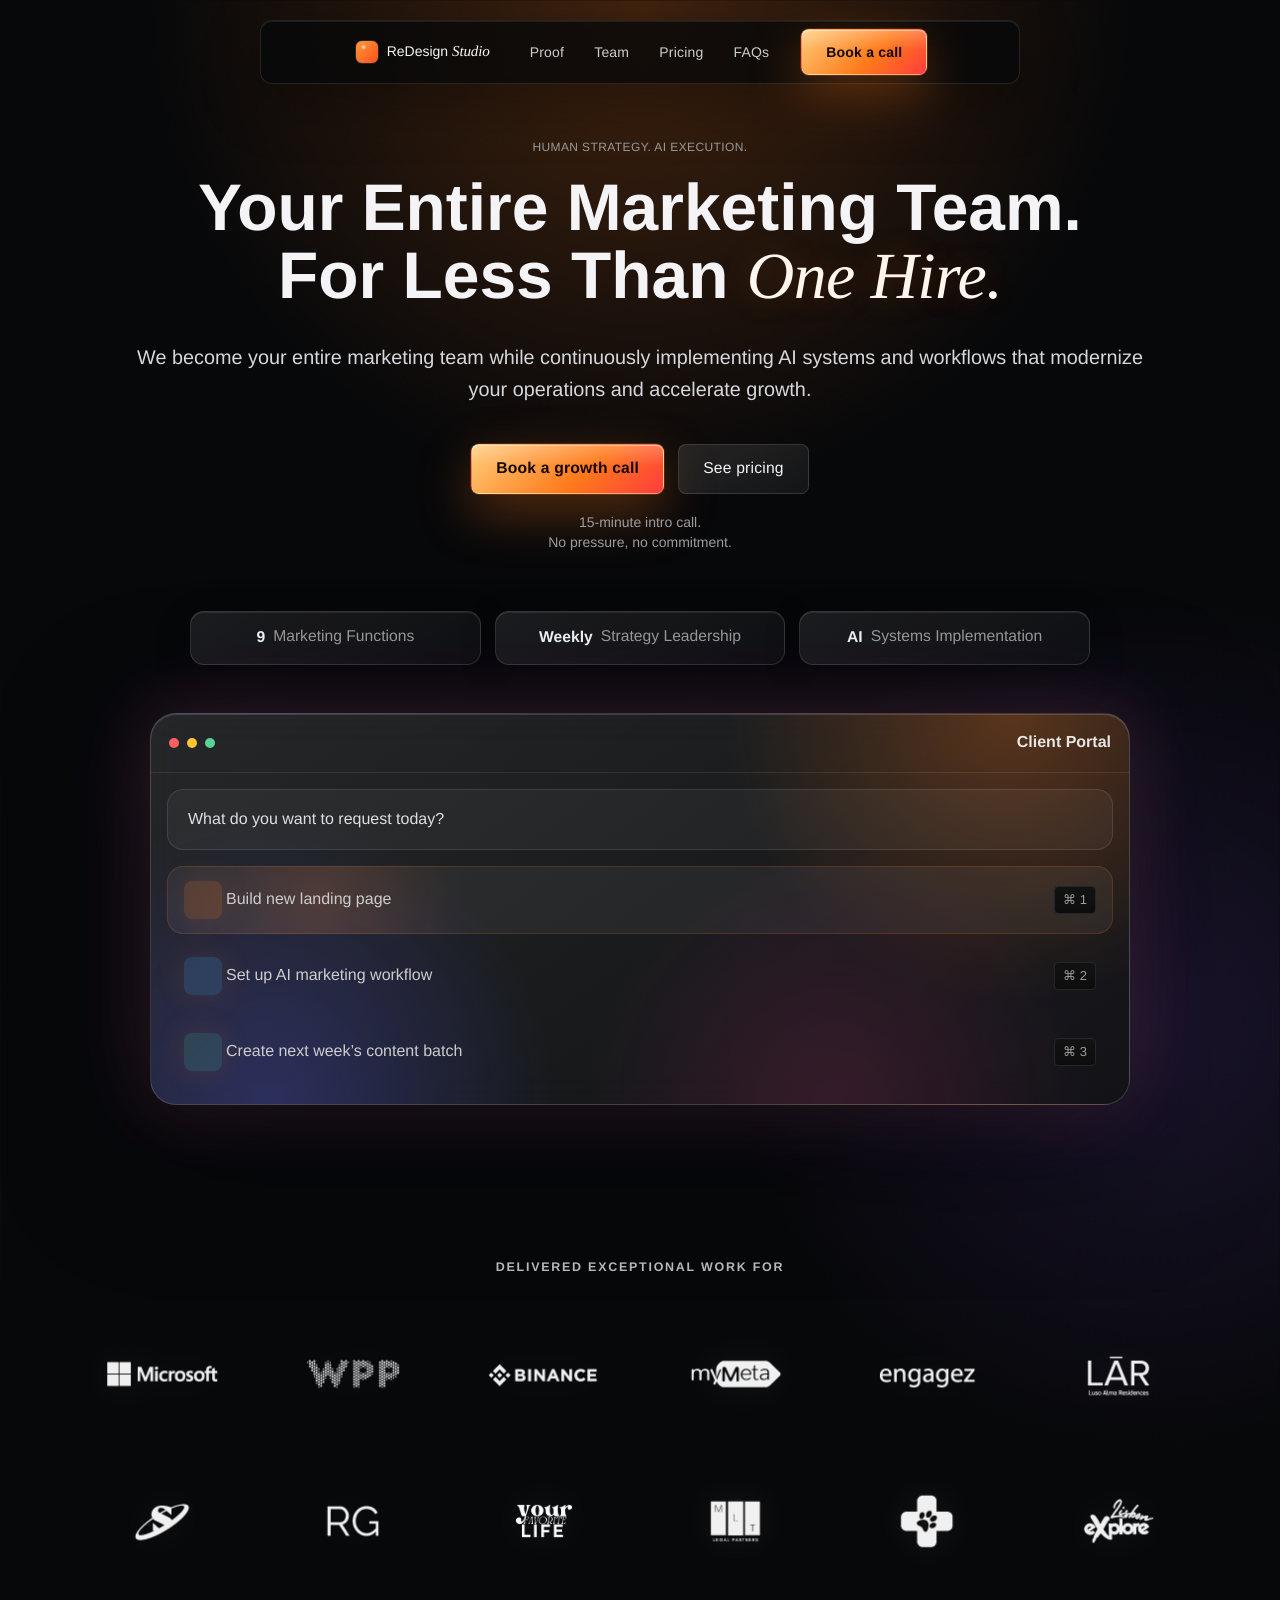
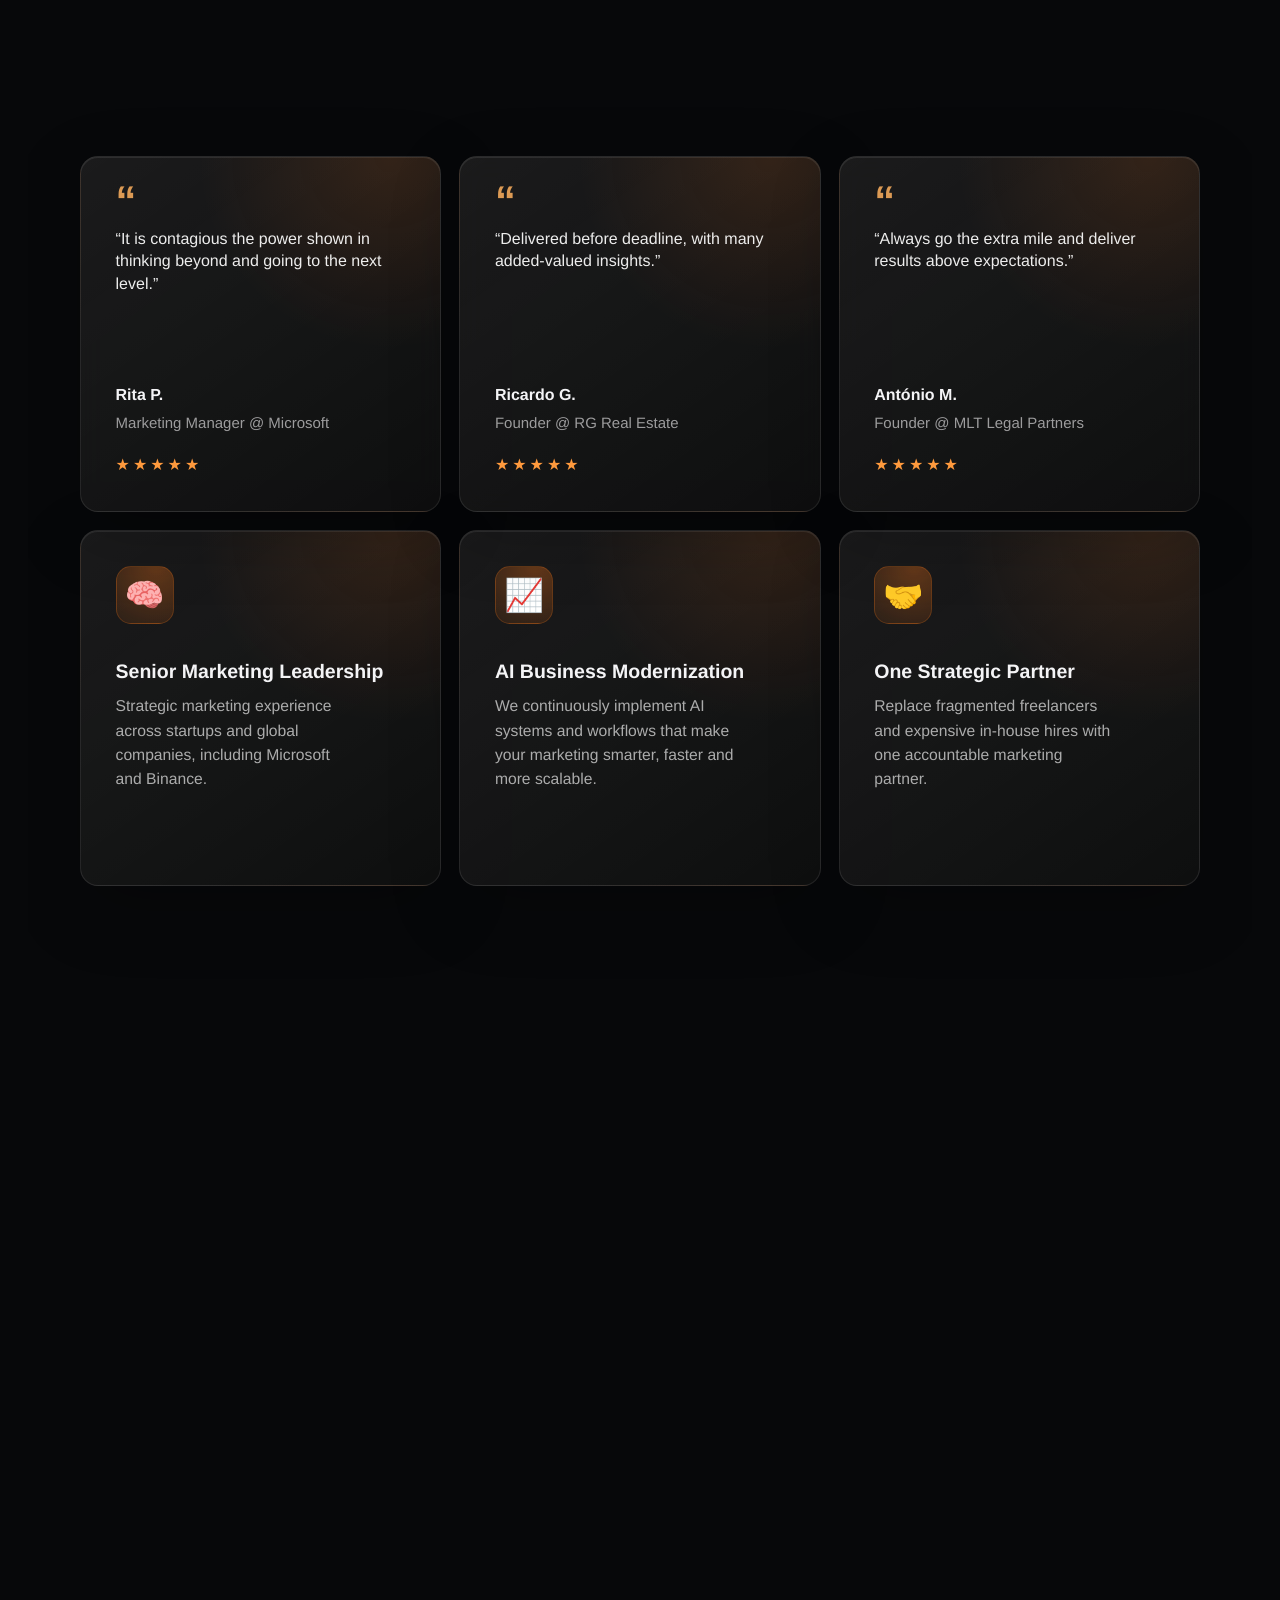
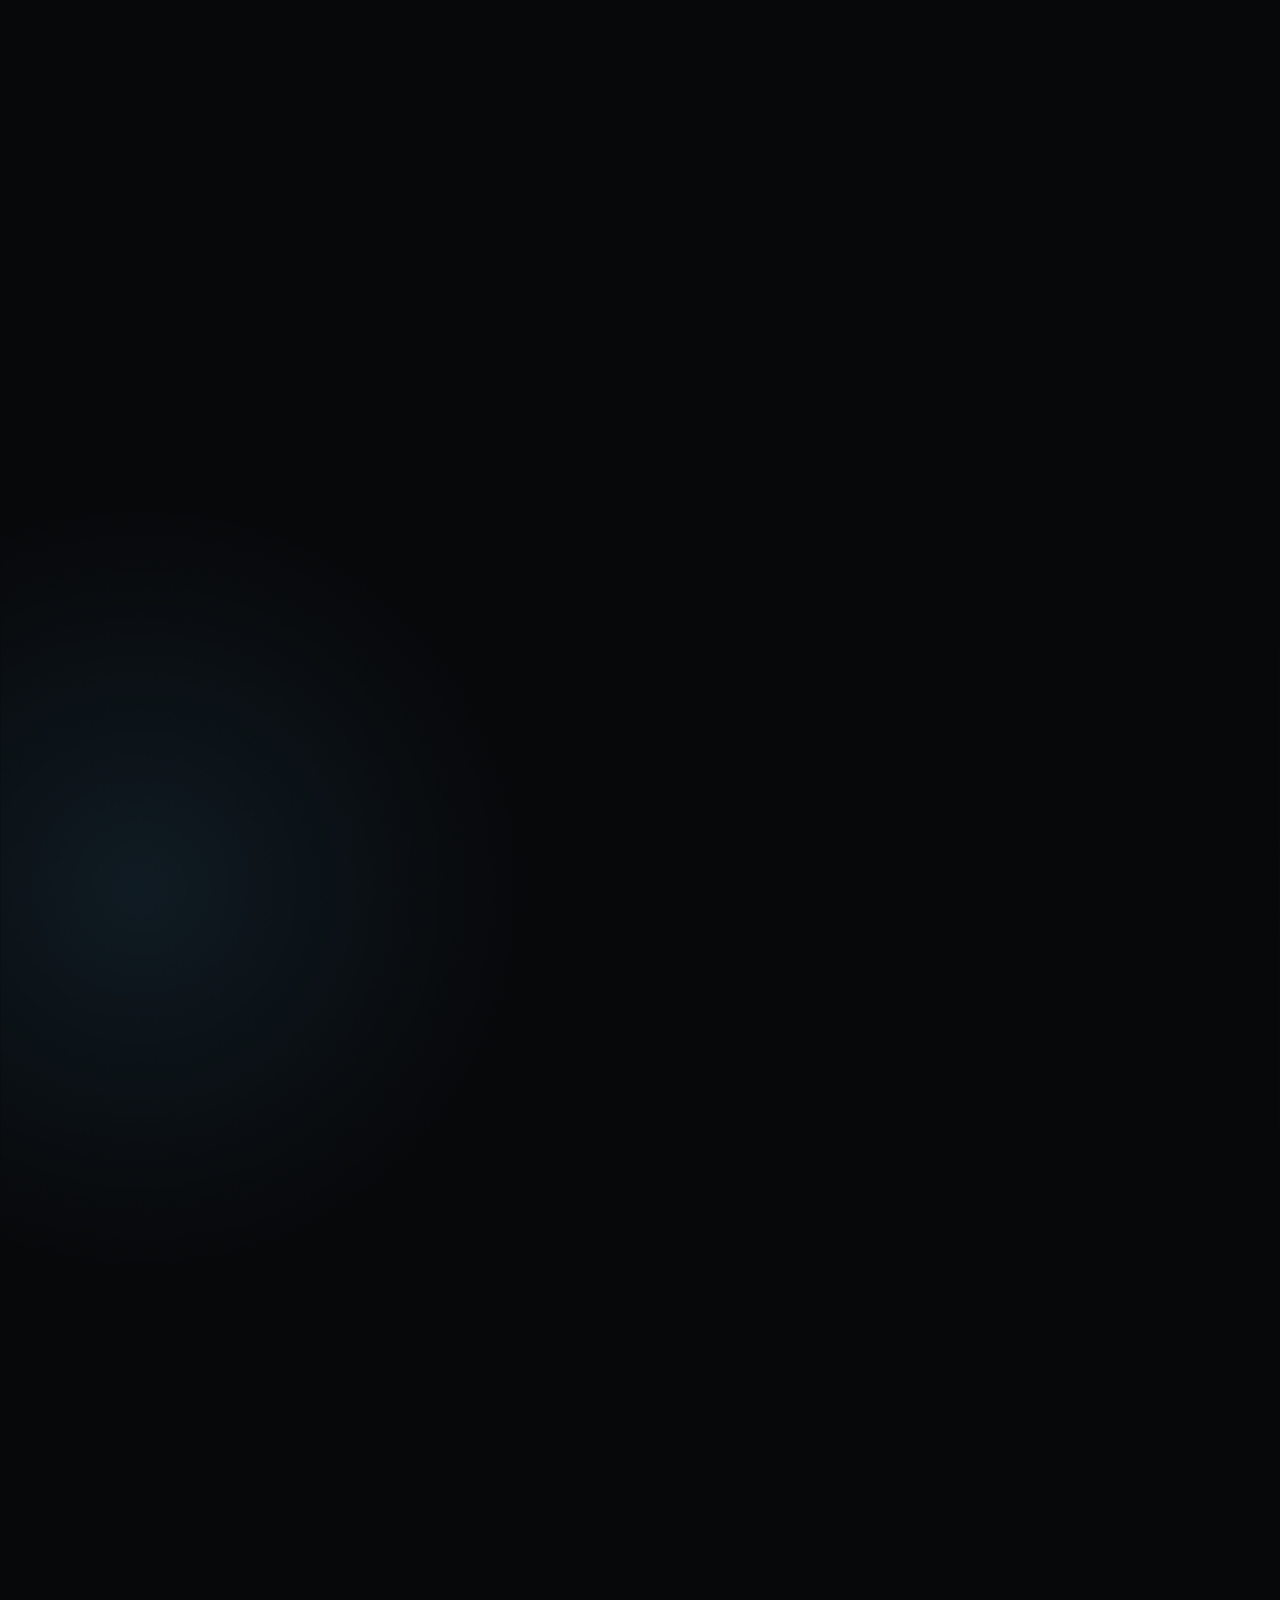
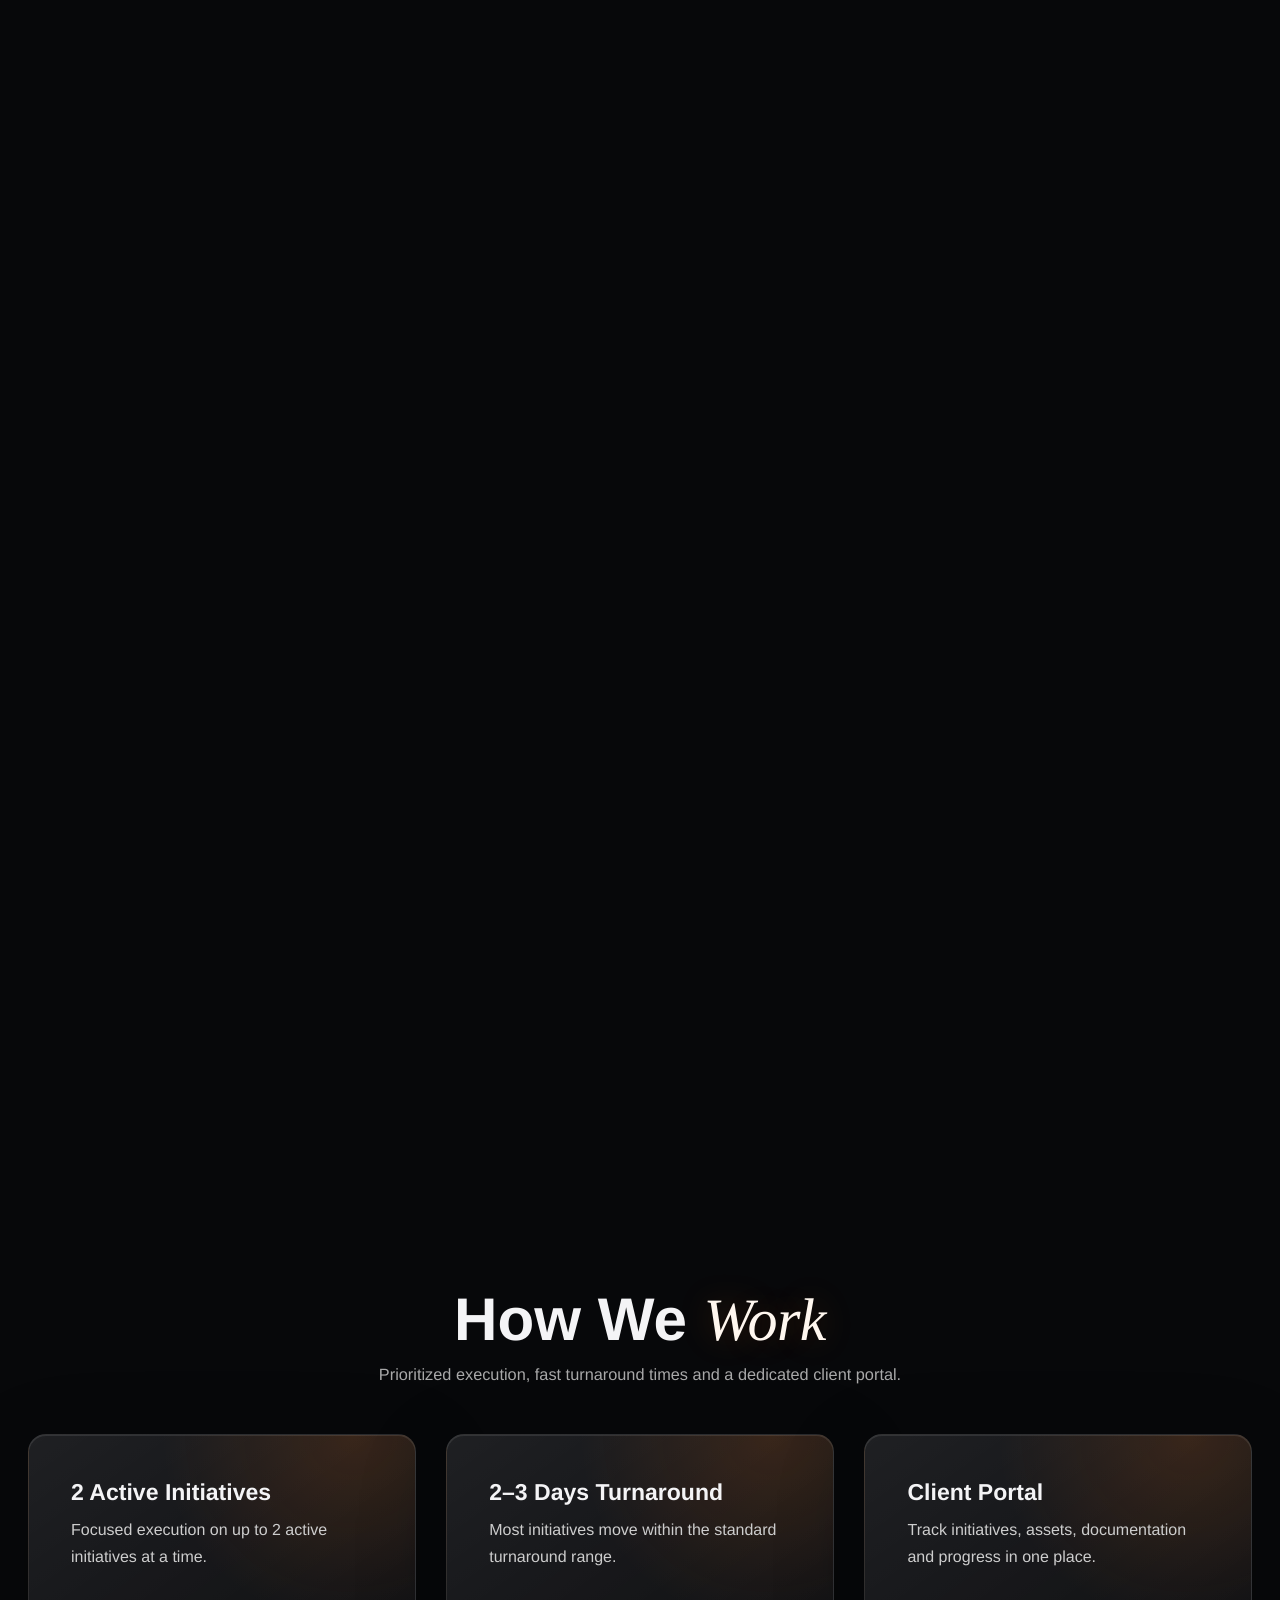
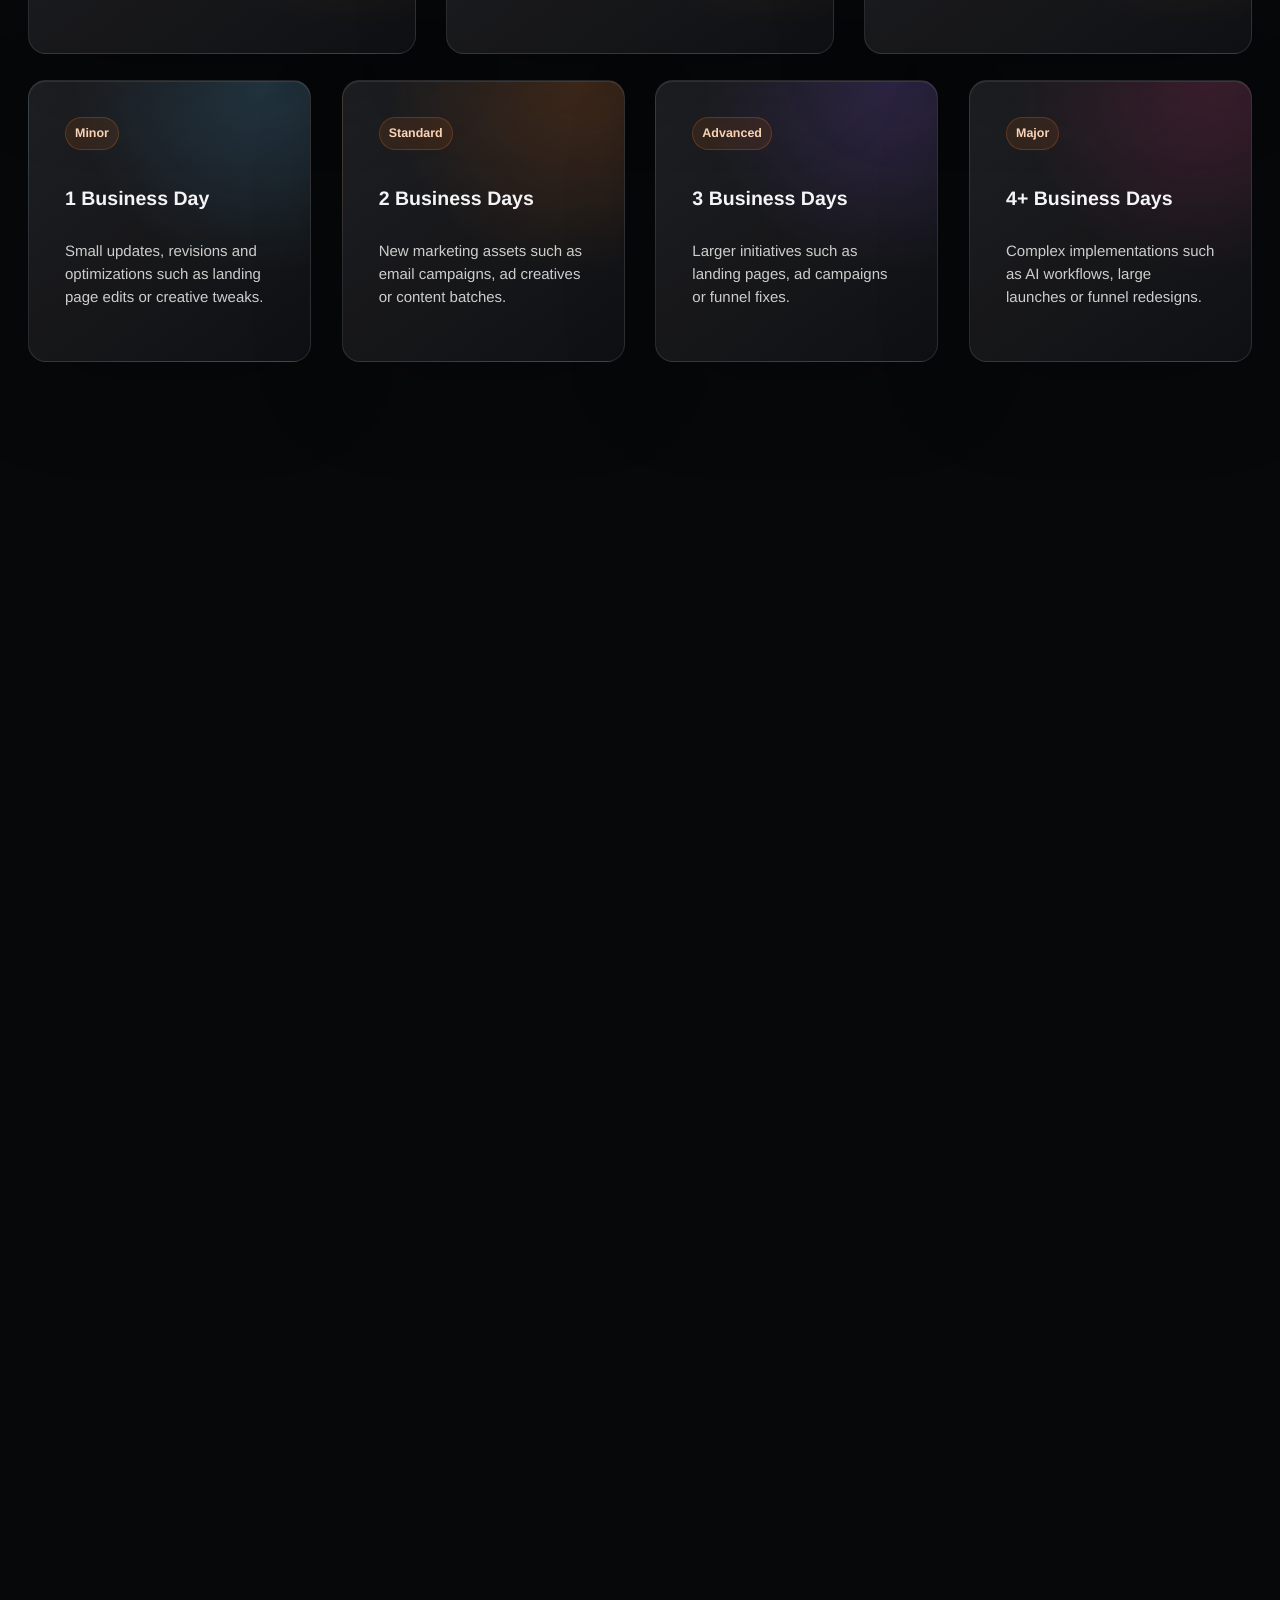
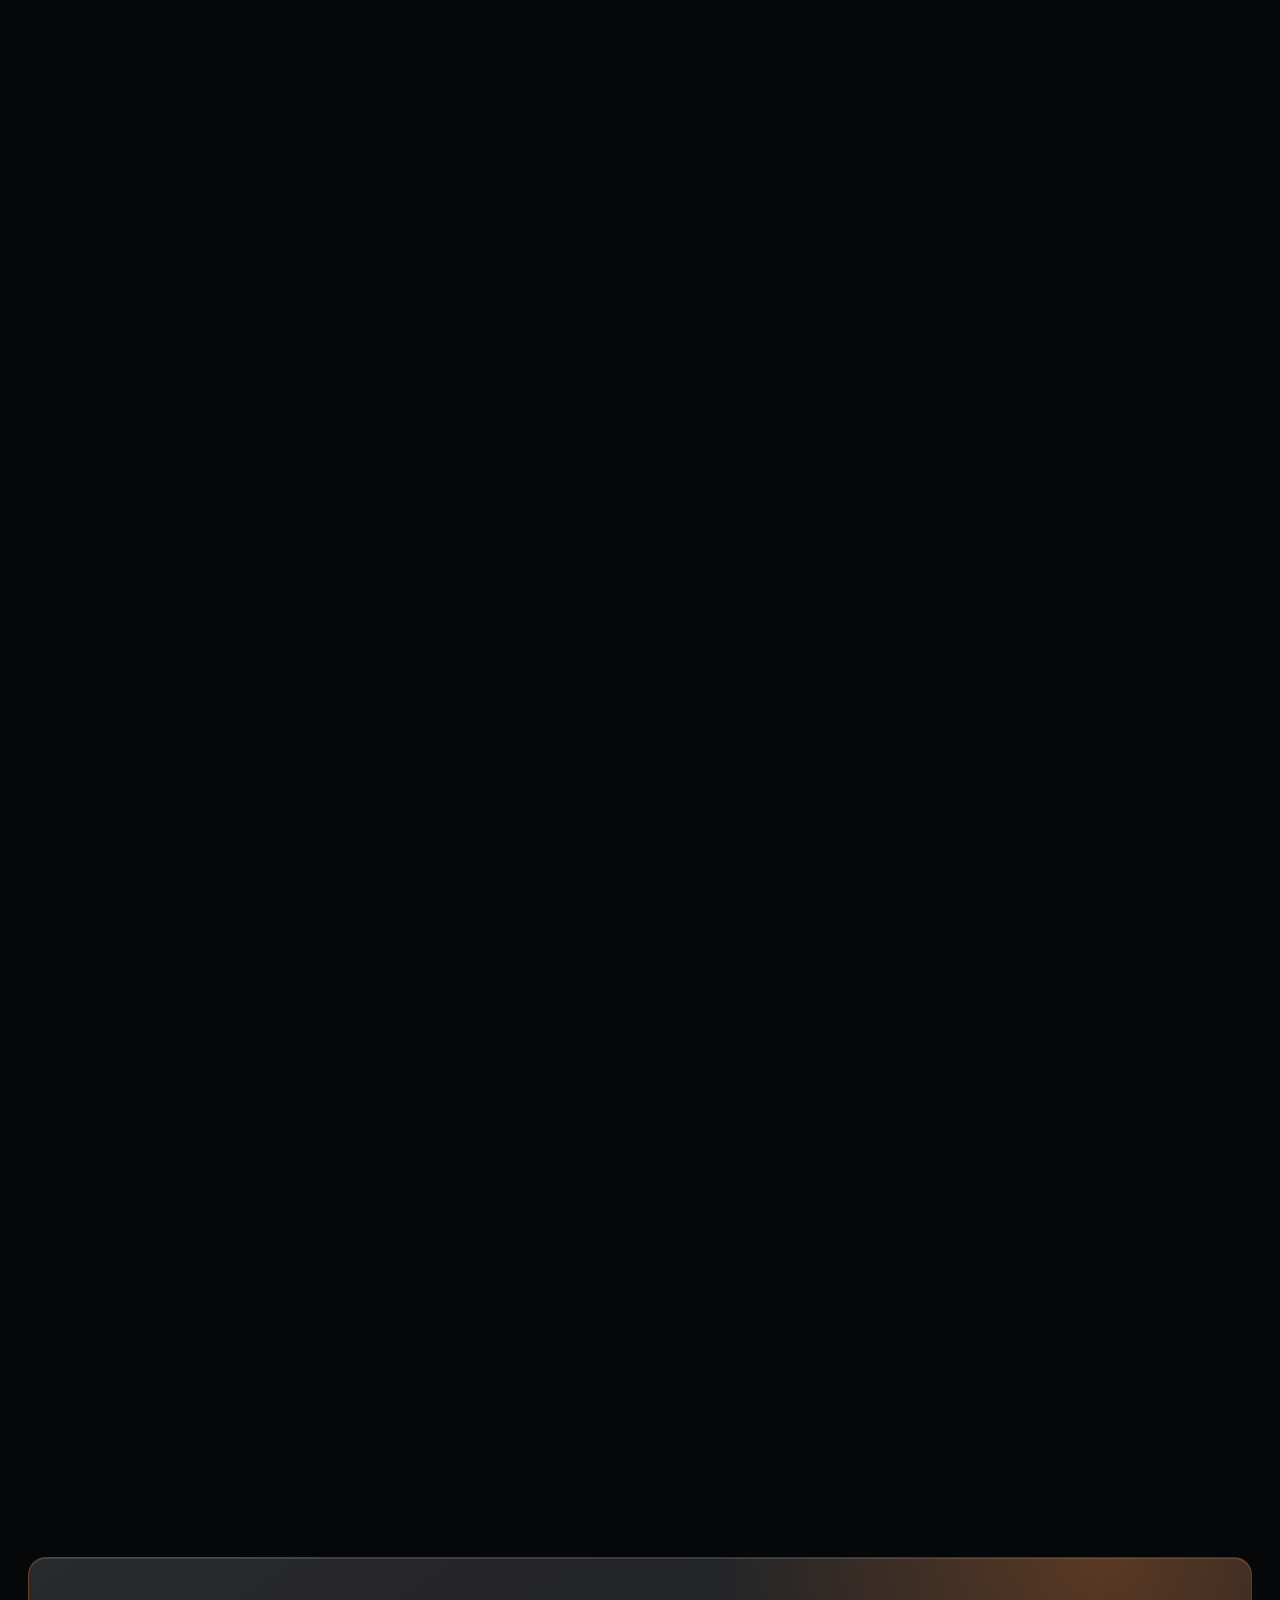
==== commit 9de19206: "Update website copy positioning" ====
--- a/index.html
+++ b/index.html
@@ -16,13 +16,13 @@
     </script>
     <meta charset="utf-8" />
     <meta name="viewport" content="width=device-width, initial-scale=1" />
-    <title>Redesign Studio | AI-Powered Growth Marketing Agency</title>
+    <title>ReDesign Studio | Your Entire Marketing Team And AI Growth Partner</title>
     <meta
       name="description"
-      content="Outsource or empower your entire marketing team with AI-powered strategy, content, landing pages, paid ads and automation. Grow faster with Redesign Studio."
+      content="Redesign Studio becomes your entire marketing team while continuously implementing AI systems and workflows that modernize your operations and accelerate growth."
     />
     <meta name="robots" content="index, follow" />
-    <meta name="author" content="Redesign Studio" />
+    <meta name="author" content="ReDesign Studio" />
     <meta name="theme-color" content="#050506" />
     <link rel="canonical" href="https://joinredesignstudio.com/" />
     <link rel="icon" href="/favicon.ico" sizes="any" />
@@ -30,10 +30,10 @@
     <link rel="icon" href="/Source/Public/assets/icons/favicon-16x16.png" type="image/png" sizes="16x16" />
     <link rel="apple-touch-icon" href="/Source/Public/assets/icons/apple-touch-icon.png" sizes="180x180" />
     <link rel="manifest" href="/site.webmanifest" />
-    <meta property="og:title" content="Redesign Studio | AI-Powered Growth Marketing Agency" />
+    <meta property="og:title" content="ReDesign Studio | Your Entire Marketing Team And AI Growth Partner" />
     <meta
       property="og:description"
-      content="Outsource or empower your entire marketing team with AI-powered strategy, content, landing pages, paid ads and automation. Grow faster with Redesign Studio."
+      content="Redesign Studio becomes your entire marketing team while continuously implementing AI systems and workflows that modernize your operations and accelerate growth."
     />
     <meta property="og:type" content="website" />
     <meta property="og:url" content="https://joinredesignstudio.com/" />
@@ -41,13 +41,13 @@
     <meta property="og:image:width" content="1920" />
     <meta property="og:image:height" content="1080" />
     <meta property="og:image:alt" content="Redesign Studio AI-powered growth marketing agency preview" />
-    <meta property="og:site_name" content="Redesign Studio" />
+    <meta property="og:site_name" content="ReDesign Studio" />
     <meta property="og:locale" content="en_US" />
     <meta name="twitter:card" content="summary_large_image" />
-    <meta name="twitter:title" content="Redesign Studio | AI-Powered Growth Marketing Agency" />
+    <meta name="twitter:title" content="ReDesign Studio | Your Entire Marketing Team And AI Growth Partner" />
     <meta
       name="twitter:description"
-      content="Outsource or empower your entire marketing team with AI-powered strategy, content, landing pages, paid ads and automation. Grow faster with Redesign Studio."
+      content="Redesign Studio becomes your entire marketing team while continuously implementing AI systems and workflows that modernize your operations and accelerate growth."
     />
     <meta name="twitter:image" content="https://joinredesignstudio.com/Source/Public/assets/social/redesign-studio-social-preview.png" />
     <meta name="twitter:image:alt" content="Redesign Studio AI-powered growth marketing agency preview" />
@@ -57,8 +57,8 @@
       {
         "@context": "https://schema.org",
         "@type": "ProfessionalService",
-        "name": "Redesign Studio",
-        "description": "Outsource or empower your entire marketing team with AI-powered strategy, content, landing pages, paid ads and automation.",
+        "name": "ReDesign Studio",
+        "description": "Redesign Studio becomes your entire marketing team while continuously implementing AI systems and workflows that modernize your operations and accelerate growth.",
         "image": "https://joinredesignstudio.com/Source/Public/assets/social/redesign-studio-social-preview.png",
         "logo": "https://joinredesignstudio.com/Source/Public/assets/icons/android-chrome-512x512.png",
         "serviceType": "Growth marketing and AI systems",
@@ -100,7 +100,7 @@
           <p class="eyebrow">HUMAN STRATEGY. AI EXECUTION.</p>
           <h1>Your Entire Marketing Team.<br />For Less Than <em>One Hire.</em></h1>
           <p class="hero-text">
-            Everything you need to grow your business, without building an in-house marketing team.
+            We become your entire marketing team while continuously implementing AI systems and workflows that modernize your operations and accelerate growth.
           </p>
           <div class="hero-actions">
             <a class="button primary" href="https://cal.eu/andre-from-your-favorite-life/intro-call" target="_blank" rel="noopener noreferrer">Book a growth call</a>
@@ -110,7 +110,7 @@
           <div class="hero-metrics" aria-label="Growth Department highlights">
             <span><strong>9</strong> Marketing Functions</span>
             <span><strong>Weekly</strong> Strategy Leadership</span>
-            <span><strong>AI-Powered</strong> Execution</span>
+            <span><strong>AI</strong> Systems Implementation</span>
           </div>
           <div class="hero-console" aria-label="Client Portal preview">
             <div class="console-topbar">
@@ -123,12 +123,12 @@
             <div class="console-list">
               <div class="console-row active">
                 <span class="console-icon red"></span>
-                <p>Build new landing page for Google Ads</p>
+                <p>Build new landing page</p>
                 <kbd>⌘ 1</kbd>
               </div>
               <div class="console-row">
                 <span class="console-icon blue"></span>
-                <p>Launch Meta lead generation campaign</p>
+                <p>Set up AI marketing workflow</p>
                 <kbd>⌘ 2</kbd>
               </div>
               <div class="console-row">
@@ -187,18 +187,18 @@
           </article>
           <article class="credibility-card proof-card">
             <span aria-hidden="true">🧠</span>
-            <h3>10+ Years Experience</h3>
-            <p>Senior marketing experience across startups and global teams.</p>
+            <h3>Senior Marketing Leadership</h3>
+            <p>Strategic marketing experience across startups and global companies, including Microsoft and Binance.</p>
           </article>
           <article class="credibility-card proof-card">
             <span aria-hidden="true">📈</span>
-            <h3>Proactive Partnership</h3>
-            <p>We identify new opportunities, not just complete requests.</p>
+            <h3>AI Business Modernization</h3>
+            <p>We continuously implement AI systems and workflows that make your marketing smarter, faster and more scalable.</p>
           </article>
           <article class="credibility-card proof-card">
             <span aria-hidden="true">🤝</span>
-            <h3>No Hiring Required</h3>
-            <p>Senior marketing leadership without building an in-house team.</p>
+            <h3>One Strategic Partner</h3>
+            <p>Replace fragmented freelancers and expensive in-house hires with one accountable marketing partner.</p>
           </article>
         </div>
       </section>
@@ -209,9 +209,9 @@
         </div>
         <div class="solved-layout">
           <article class="solved-copy">
-            <p>As your business grows, marketing becomes more demanding. Hiring an experienced in-house team is expensive, while managing multiple freelancers or vendors quickly becomes a full-time job.</p>
-            <p>ReDesign Studio becomes your outsourced marketing team, taking ownership of your strategy, execution and AI-powered marketing systems.</p>
-            <p>Every week, we review priorities, identify opportunities and execute initiatives that will help your business grow.</p>
+            <p>As your business grows, marketing becomes more demanding. Hiring an experienced in-house team is expensive, while managing multiple freelancers or vendors quickly becomes a full-time job. With AI rapidly changing how marketing works, keeping up has never been more challenging.</p>
+            <p>ReDesign Studio becomes your outsourced marketing team, taking ownership of your strategy, execution and continuously implementing AI systems that modernize how your marketing operates.</p>
+            <p>Every week, we review priorities, identify new growth opportunities and execute the highest-impact initiatives for your business.</p>
           </article>
           <div class="solved-map" aria-label="Marketing execution consolidated into one team">
             <div class="map-node map-root">Marketing Team</div>
@@ -605,9 +605,10 @@
           <div class="comparison-row"><span>Content Strategist</span><span>&euro;2,000</span><strong>Included</strong></div>
           <div class="comparison-row"><span>AI Specialist</span><span>&euro;2,500</span><strong>Included</strong></div>
           <div class="comparison-row"><span>Growth Strategist</span><span>&euro;3,000</span><strong>Included</strong></div>
-          <div class="comparison-row"><span>Typical Monthly Cost</span><span>&asymp; &euro;15,000+</span><strong>&euro;2,500/month</strong></div>
-        </div>
-        <p class="pricing-note">Estimated costs vary by country and seniority.</p>
+          <div class="comparison-row"><span>Continuous AI Modernization</span><span>Additional Cost</span><strong>✅ Included</strong></div>
+          <div class="comparison-row"><span>Typical Monthly Investment</span><span>&asymp; &euro;15,000+</span><strong>&euro;2,500/month</strong></div>
+        </div>
+        <p class="pricing-note">Senior strategic leadership and continuous AI systems implementation.</p>
       </section>
 
       <section class="section pricing-section" id="pricing">
@@ -619,7 +620,7 @@
             <p class="eyebrow">Marketing Team</p>
             <h3>&euro;2,500 <span>/ month</span></h3>
             <p class="intro-price">&euro;1,250 First Month</p>
-            <p>Perfect for businesses and creators ready to replace scattered marketing efforts with one experienced team.</p>
+            <p>Perfect for businesses and creators ready to replace scattered marketing efforts with one experienced team. Every month your marketing improves and your business becomes more automated.</p>
             <ul class="plan-list">
               <li>Your entire outsourced marketing team</li>
               <li>Strategy, execution &amp; AI-powered systems</li>
@@ -736,7 +737,7 @@
         <div class="faq-list">
           <details>
             <summary>Are you a traditional marketing agency?</summary>
-            <p>No. ReDesign Studio works as your outsourced Marketing Team, combining strategy, execution and AI-powered systems into one ongoing partnership.</p>
+            <p>No. Traditional agencies execute marketing campaigns. We become your long-term AI Growth Partner, combining senior marketing strategy, full-service execution and continuous AI implementation to modernize how your marketing operates.</p>
           </details>
           <details>
             <summary>Can we pause or cancel?</summary>
@@ -776,12 +777,12 @@
       <section class="contact-section" id="contact">
         <div>
           <h2>Book a <em>Growth Call</em></h2>
-          <p>See if ReDesign Studio is the right outsourced marketing team for your business.</p>
+          <p>Discover how ReDesign Studio could transform your marketing and modernize your business.</p>
           <a class="button primary" href="https://cal.eu/andre-from-your-favorite-life/intro-call" target="_blank" rel="noopener noreferrer">Book a growth call</a>
           <div class="contact-steps" aria-label="What happens next">
             <span>1. Share your goals</span>
             <span>2. Review growth gaps</span>
-            <span>3. Get recommendations</span>
+            <span>3. Get AI recommendations</span>
           </div>
         </div>
       </section>
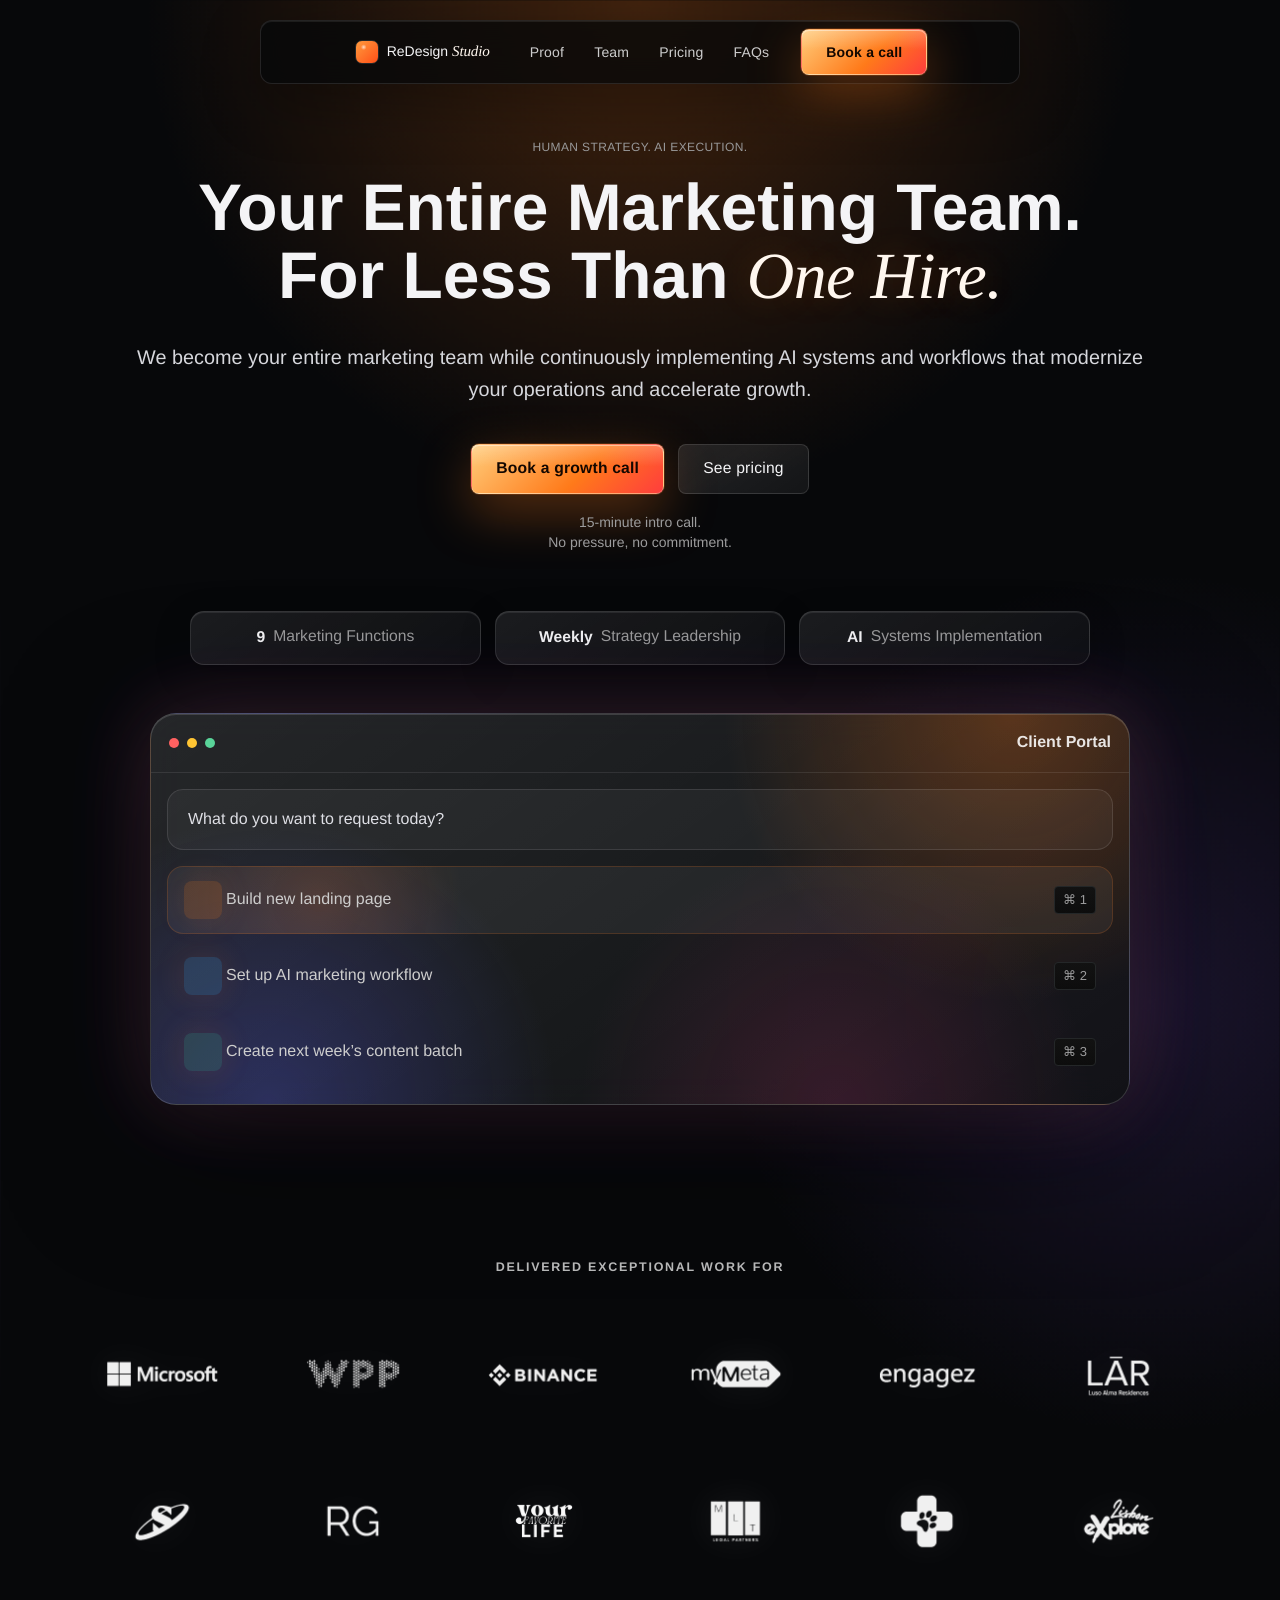
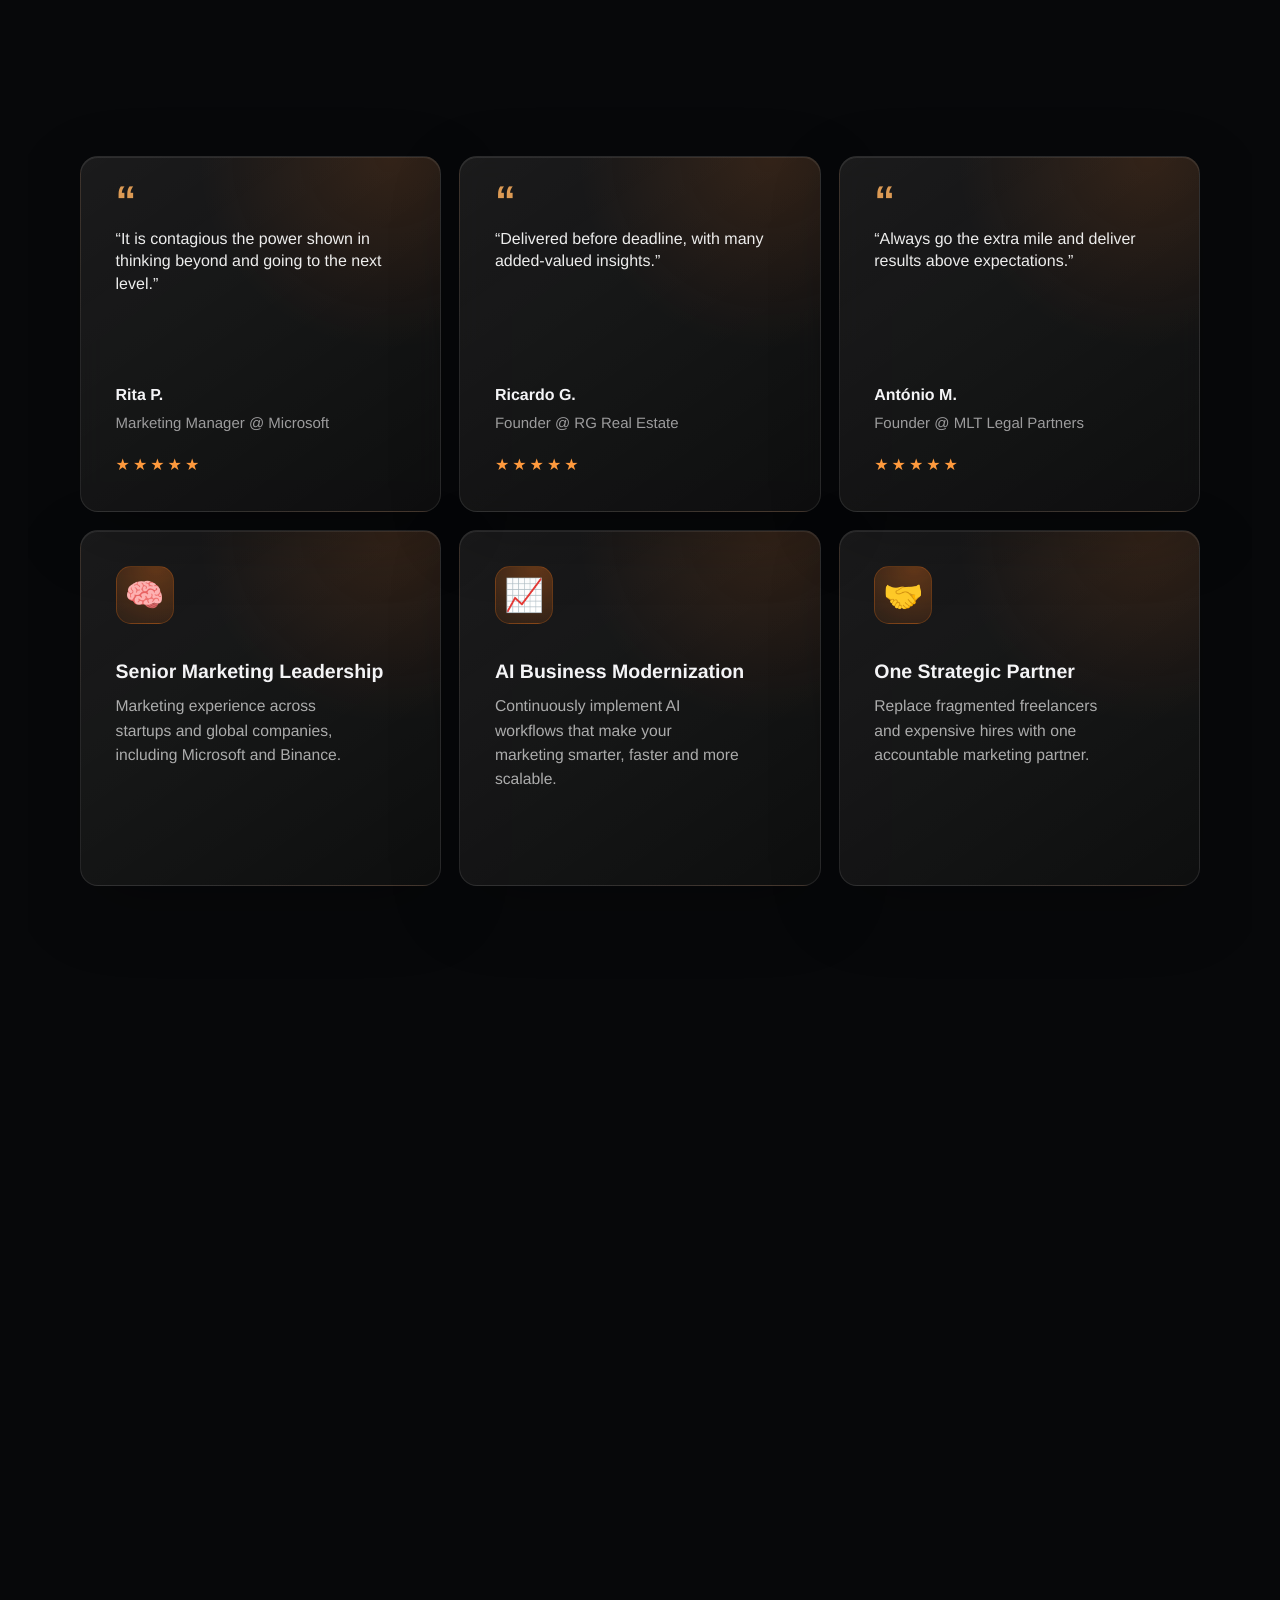
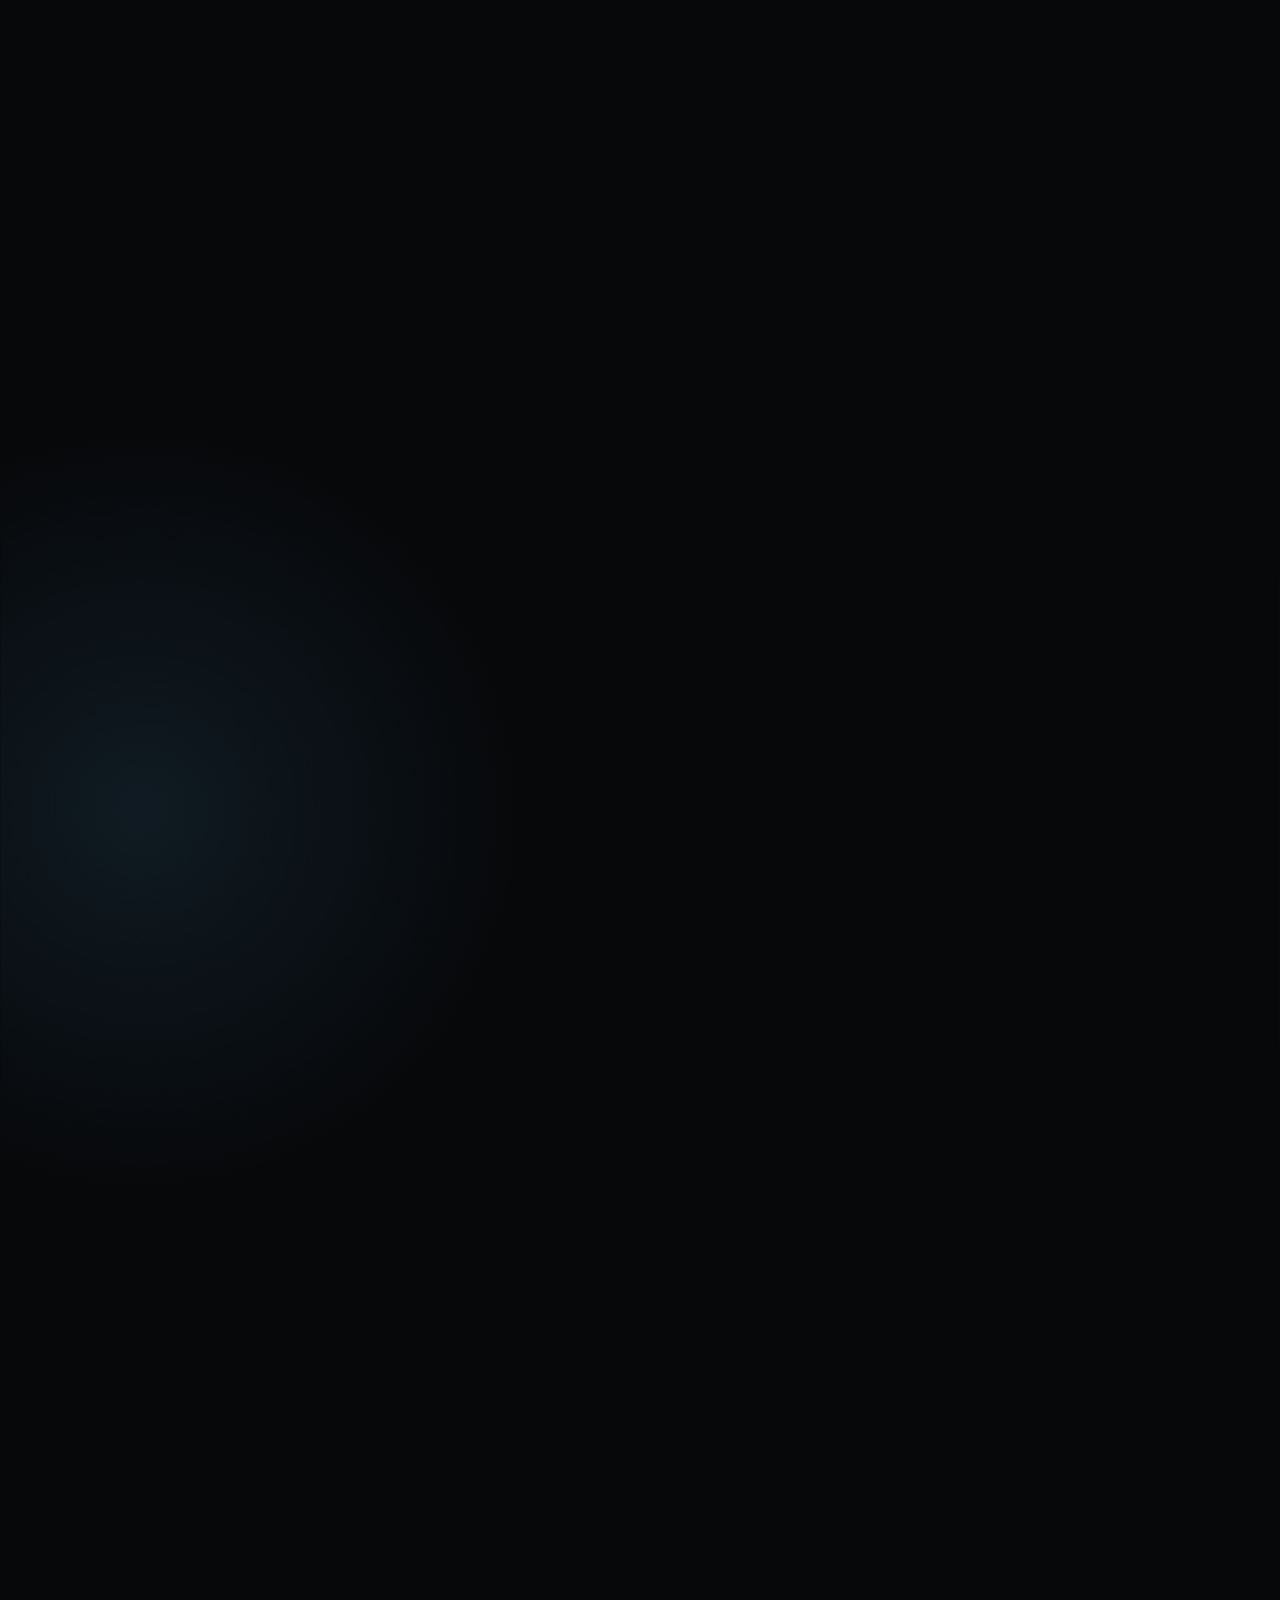
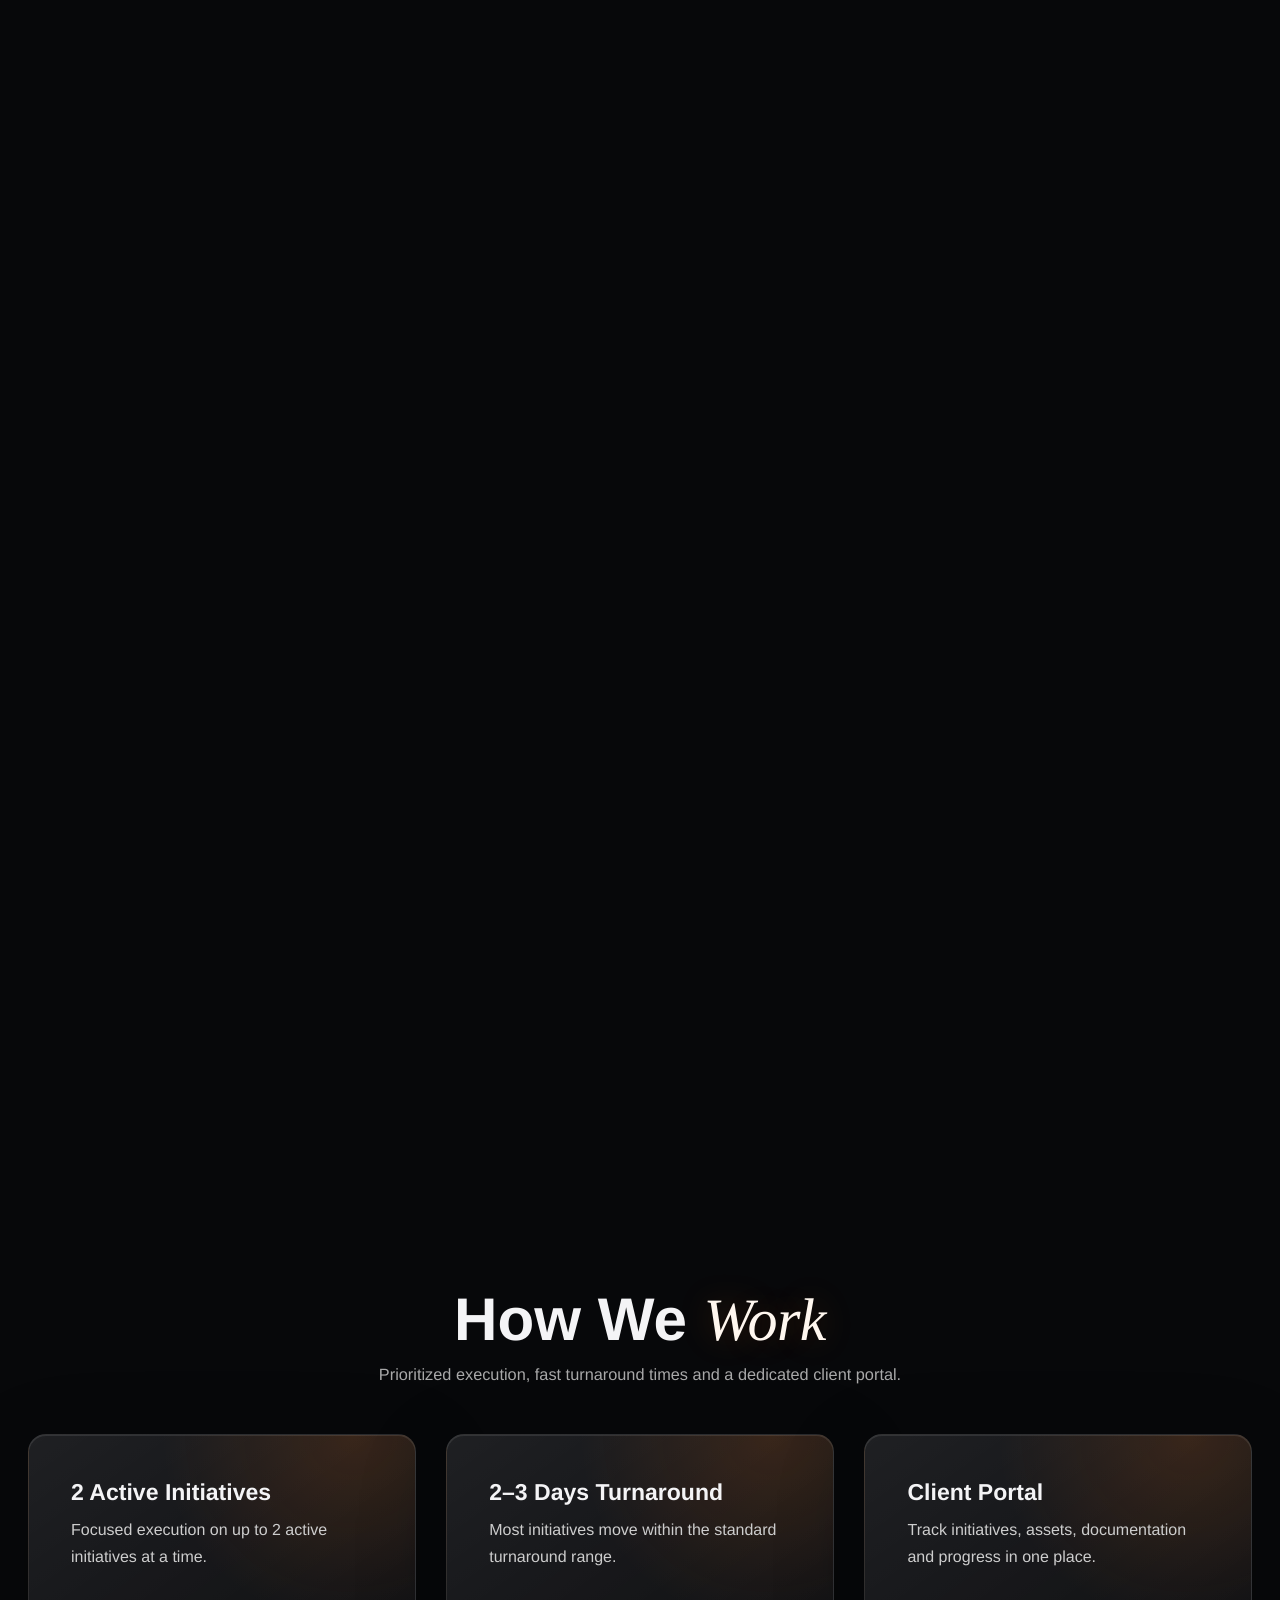
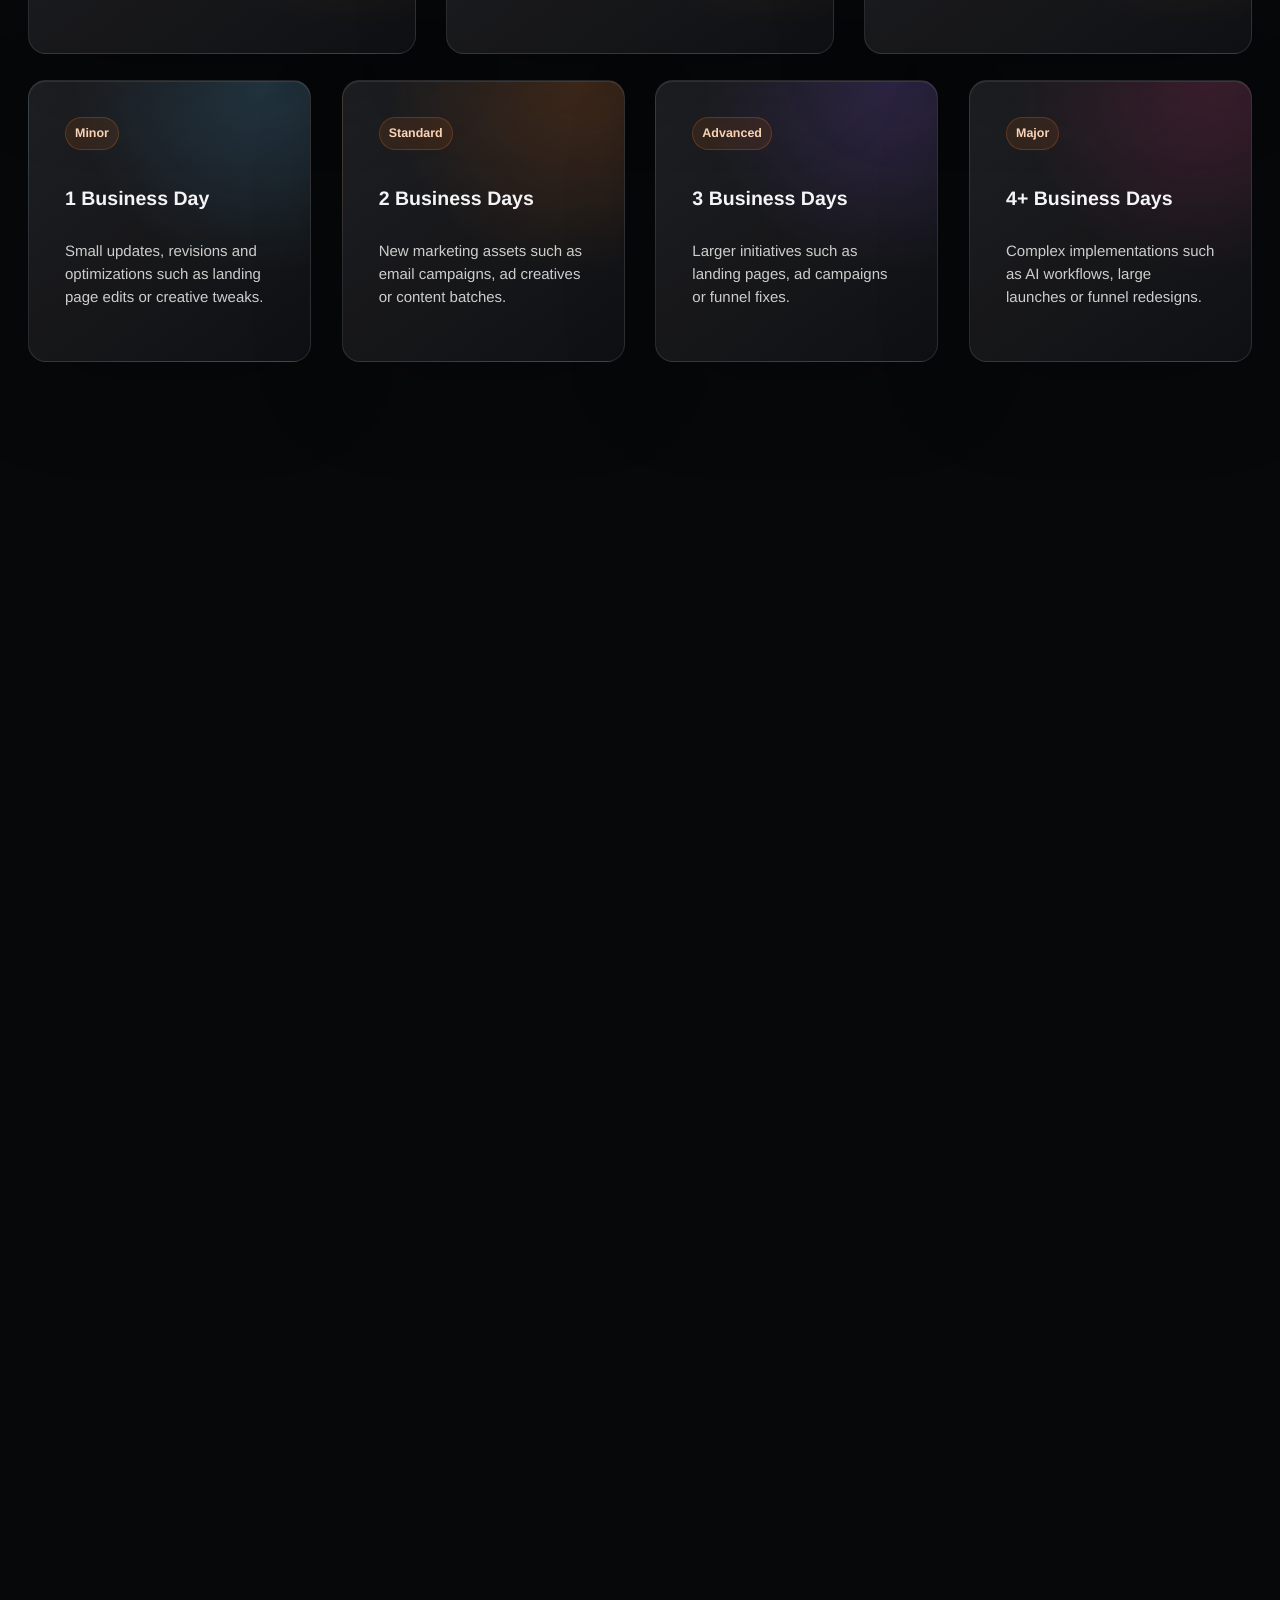
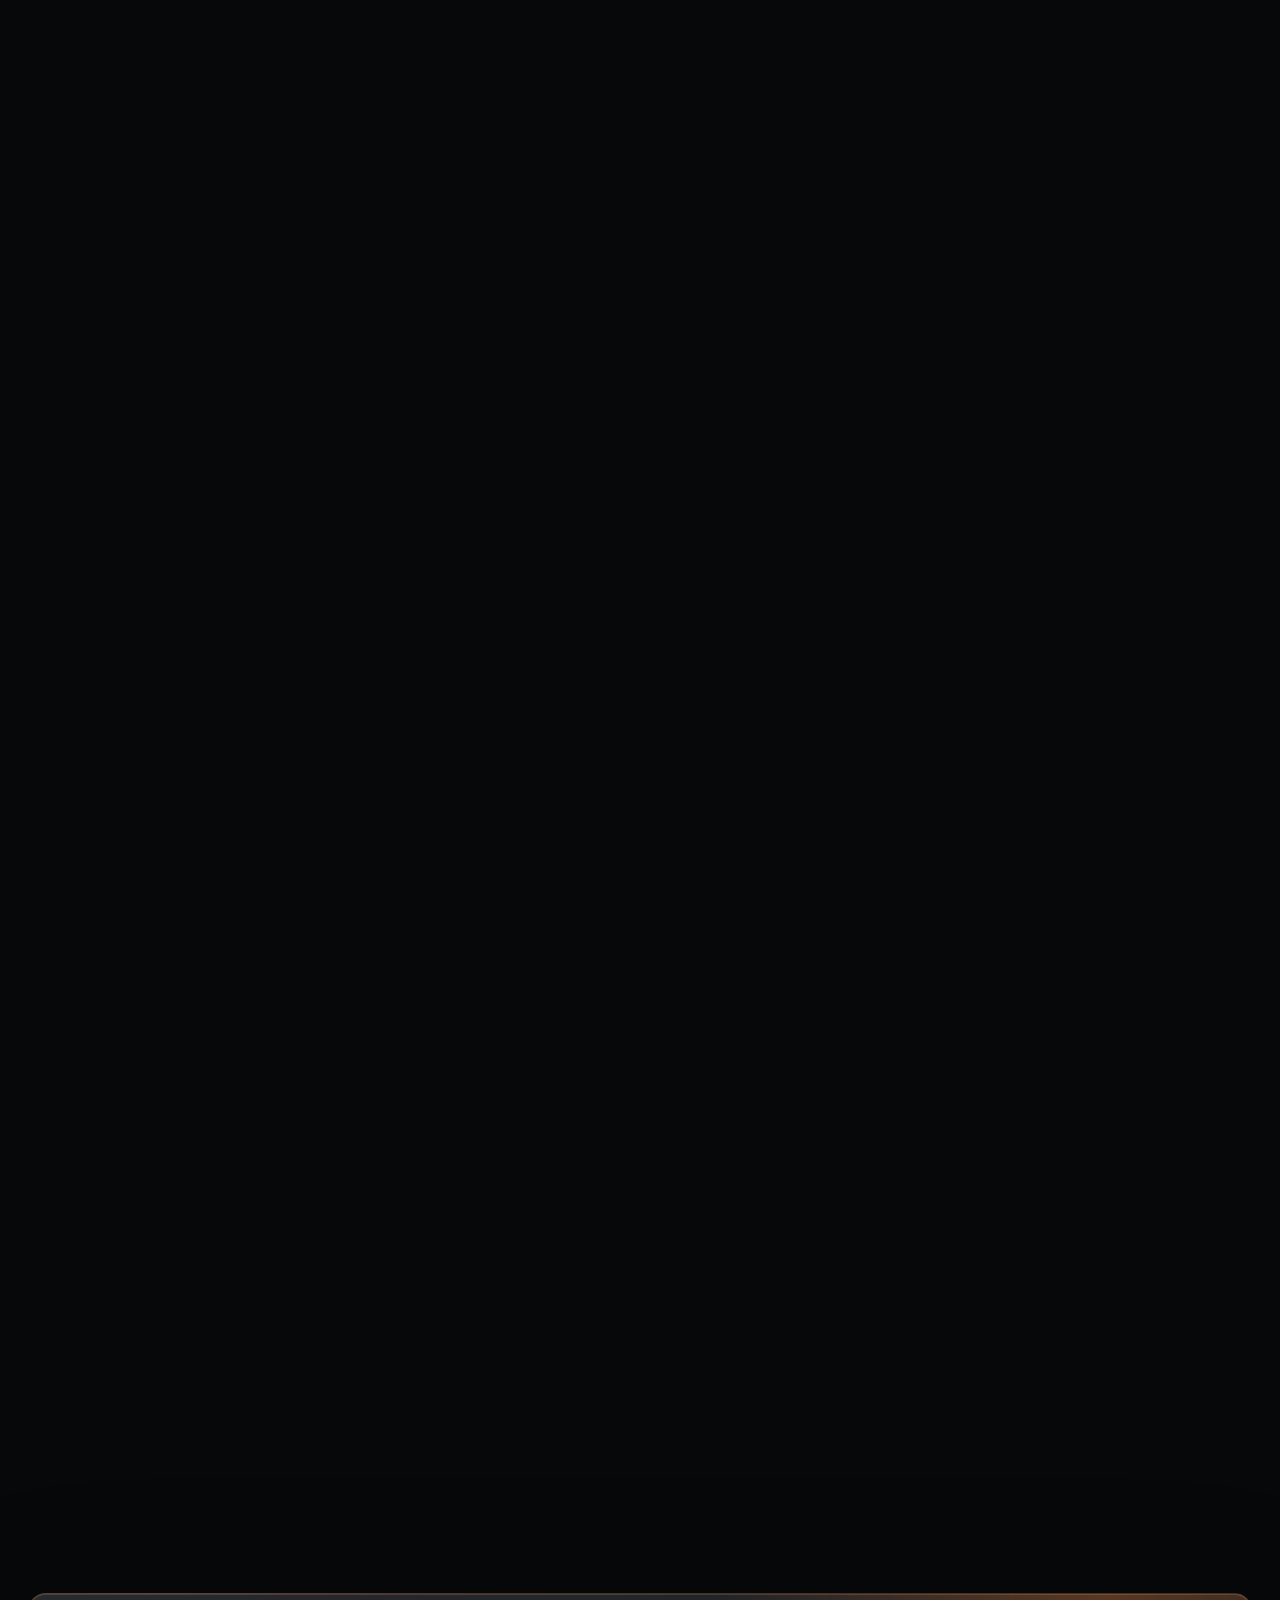
==== commit ec067dbb: "Refine marketing and AI copy" ====
--- a/index.html
+++ b/index.html
@@ -188,17 +188,17 @@
           <article class="credibility-card proof-card">
             <span aria-hidden="true">🧠</span>
             <h3>Senior Marketing Leadership</h3>
-            <p>Strategic marketing experience across startups and global companies, including Microsoft and Binance.</p>
+            <p>Marketing experience across startups and global companies, including Microsoft and Binance.</p>
           </article>
           <article class="credibility-card proof-card">
             <span aria-hidden="true">📈</span>
             <h3>AI Business Modernization</h3>
-            <p>We continuously implement AI systems and workflows that make your marketing smarter, faster and more scalable.</p>
+            <p>Continuously implement AI workflows that make your marketing smarter, faster and more scalable.</p>
           </article>
           <article class="credibility-card proof-card">
             <span aria-hidden="true">🤝</span>
             <h3>One Strategic Partner</h3>
-            <p>Replace fragmented freelancers and expensive in-house hires with one accountable marketing partner.</p>
+            <p>Replace fragmented freelancers and expensive hires with one accountable marketing partner.</p>
           </article>
         </div>
       </section>
@@ -209,9 +209,9 @@
         </div>
         <div class="solved-layout">
           <article class="solved-copy">
-            <p>As your business grows, marketing becomes more demanding. Hiring an experienced in-house team is expensive, while managing multiple freelancers or vendors quickly becomes a full-time job. With AI rapidly changing how marketing works, keeping up has never been more challenging.</p>
-            <p>ReDesign Studio becomes your outsourced marketing team, taking ownership of your strategy, execution and continuously implementing AI systems that modernize how your marketing operates.</p>
-            <p>Every week, we review priorities, identify new growth opportunities and execute the highest-impact initiatives for your business.</p>
+            <p>As your business grows, marketing becomes more demanding. Hiring an experienced in-house team is expensive, while managing multiple freelancers or vendors quickly becomes a full-time job. As AI rapidly changes how business works, keeping up has never been more challenging.</p>
+            <p>ReDesign Studio becomes your marketing team, taking ownership of your strategy, execution and continuously implementing AI systems that modernize how your marketing operates.</p>
+            <p>Every week, we review priorities, identify growth opportunities and execute the highest-impact initiatives with total alignment.</p>
           </article>
           <div class="solved-map" aria-label="Marketing execution consolidated into one team">
             <div class="map-node map-root">Marketing Team</div>
@@ -605,7 +605,7 @@
           <div class="comparison-row"><span>Content Strategist</span><span>&euro;2,000</span><strong>Included</strong></div>
           <div class="comparison-row"><span>AI Specialist</span><span>&euro;2,500</span><strong>Included</strong></div>
           <div class="comparison-row"><span>Growth Strategist</span><span>&euro;3,000</span><strong>Included</strong></div>
-          <div class="comparison-row"><span>Continuous AI Modernization</span><span>Additional Cost</span><strong>✅ Included</strong></div>
+          <div class="comparison-row"><span>Continuous AI Modernization</span><span>Additional Cost</span><strong>Included</strong></div>
           <div class="comparison-row"><span>Typical Monthly Investment</span><span>&asymp; &euro;15,000+</span><strong>&euro;2,500/month</strong></div>
         </div>
         <p class="pricing-note">Senior strategic leadership and continuous AI systems implementation.</p>
@@ -622,7 +622,7 @@
             <p class="intro-price">&euro;1,250 First Month</p>
             <p>Perfect for businesses and creators ready to replace scattered marketing efforts with one experienced team. Every month your marketing improves and your business becomes more automated.</p>
             <ul class="plan-list">
-              <li>Your entire outsourced marketing team</li>
+              <li>Your entire marketing team</li>
               <li>Strategy, execution &amp; AI-powered systems</li>
               <li>Weekly planning, reporting &amp; prioritization</li>
               <li>Fixed monthly investment</li>
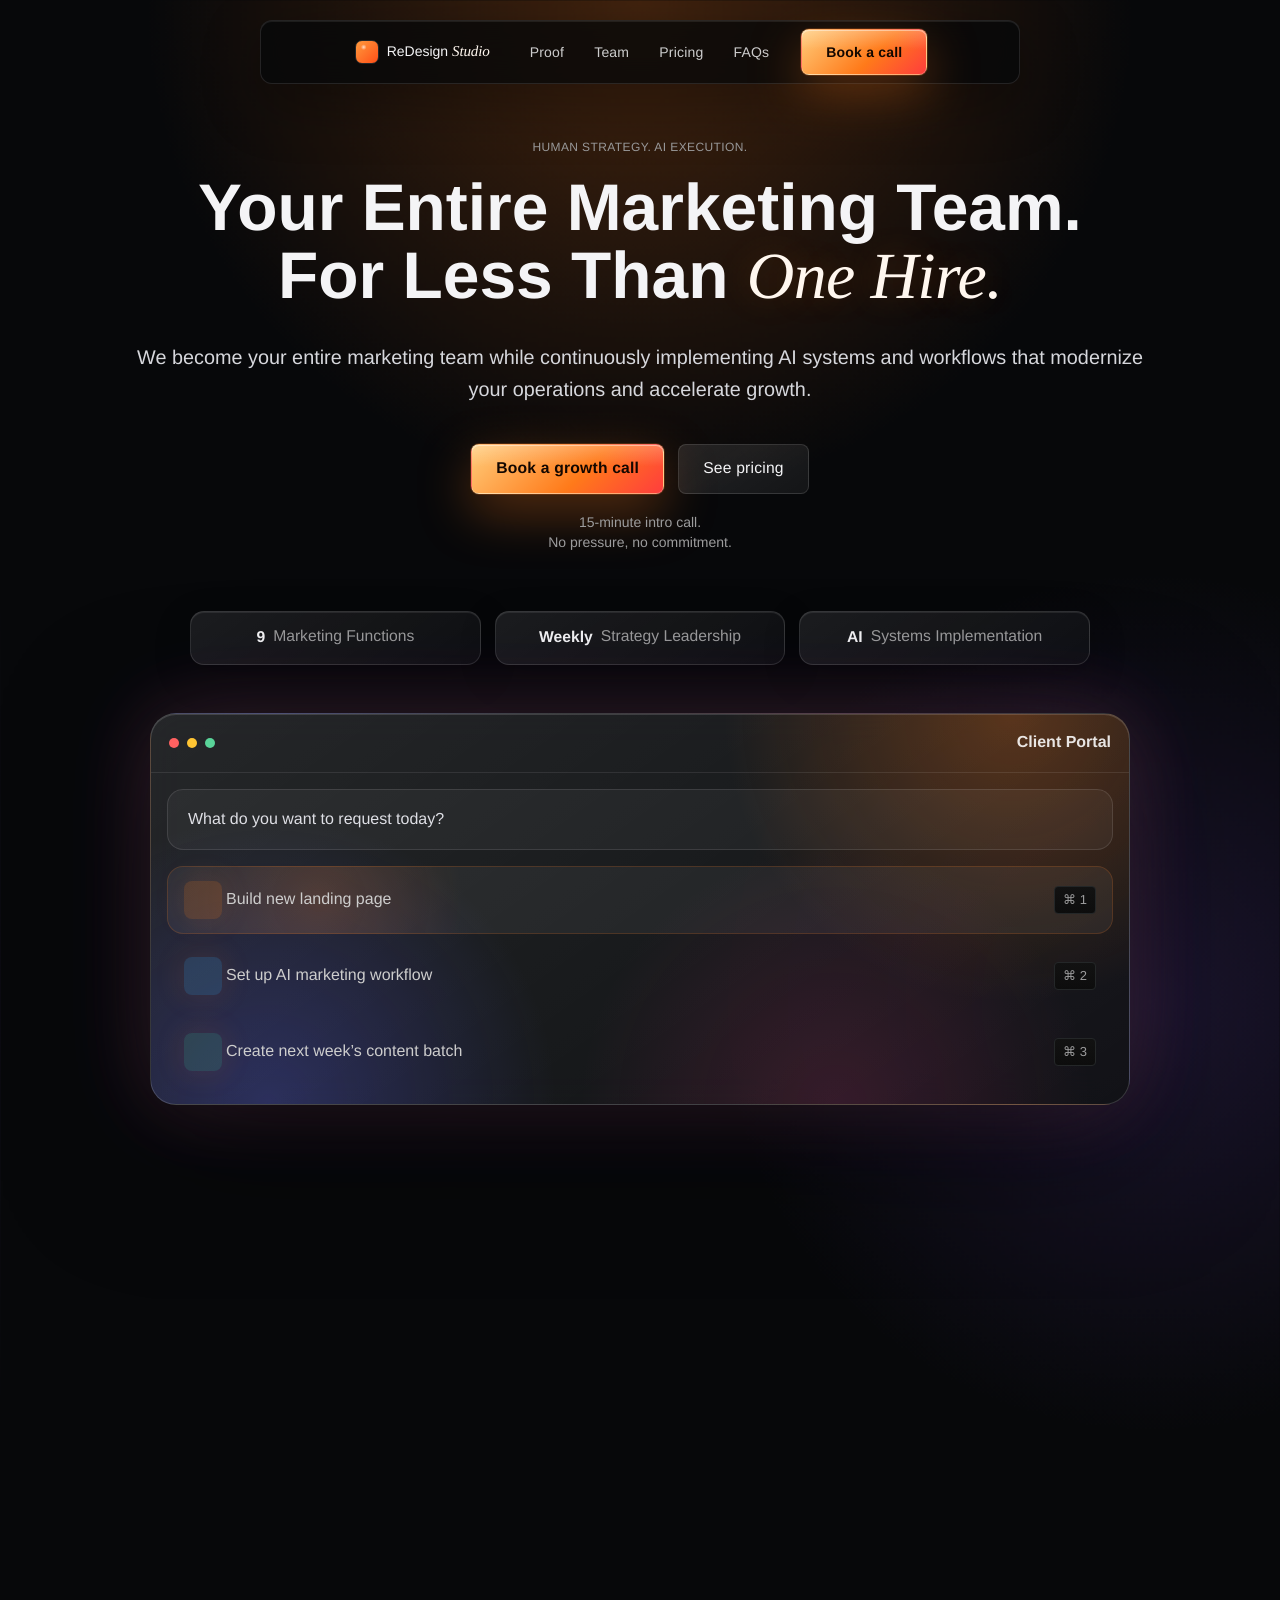
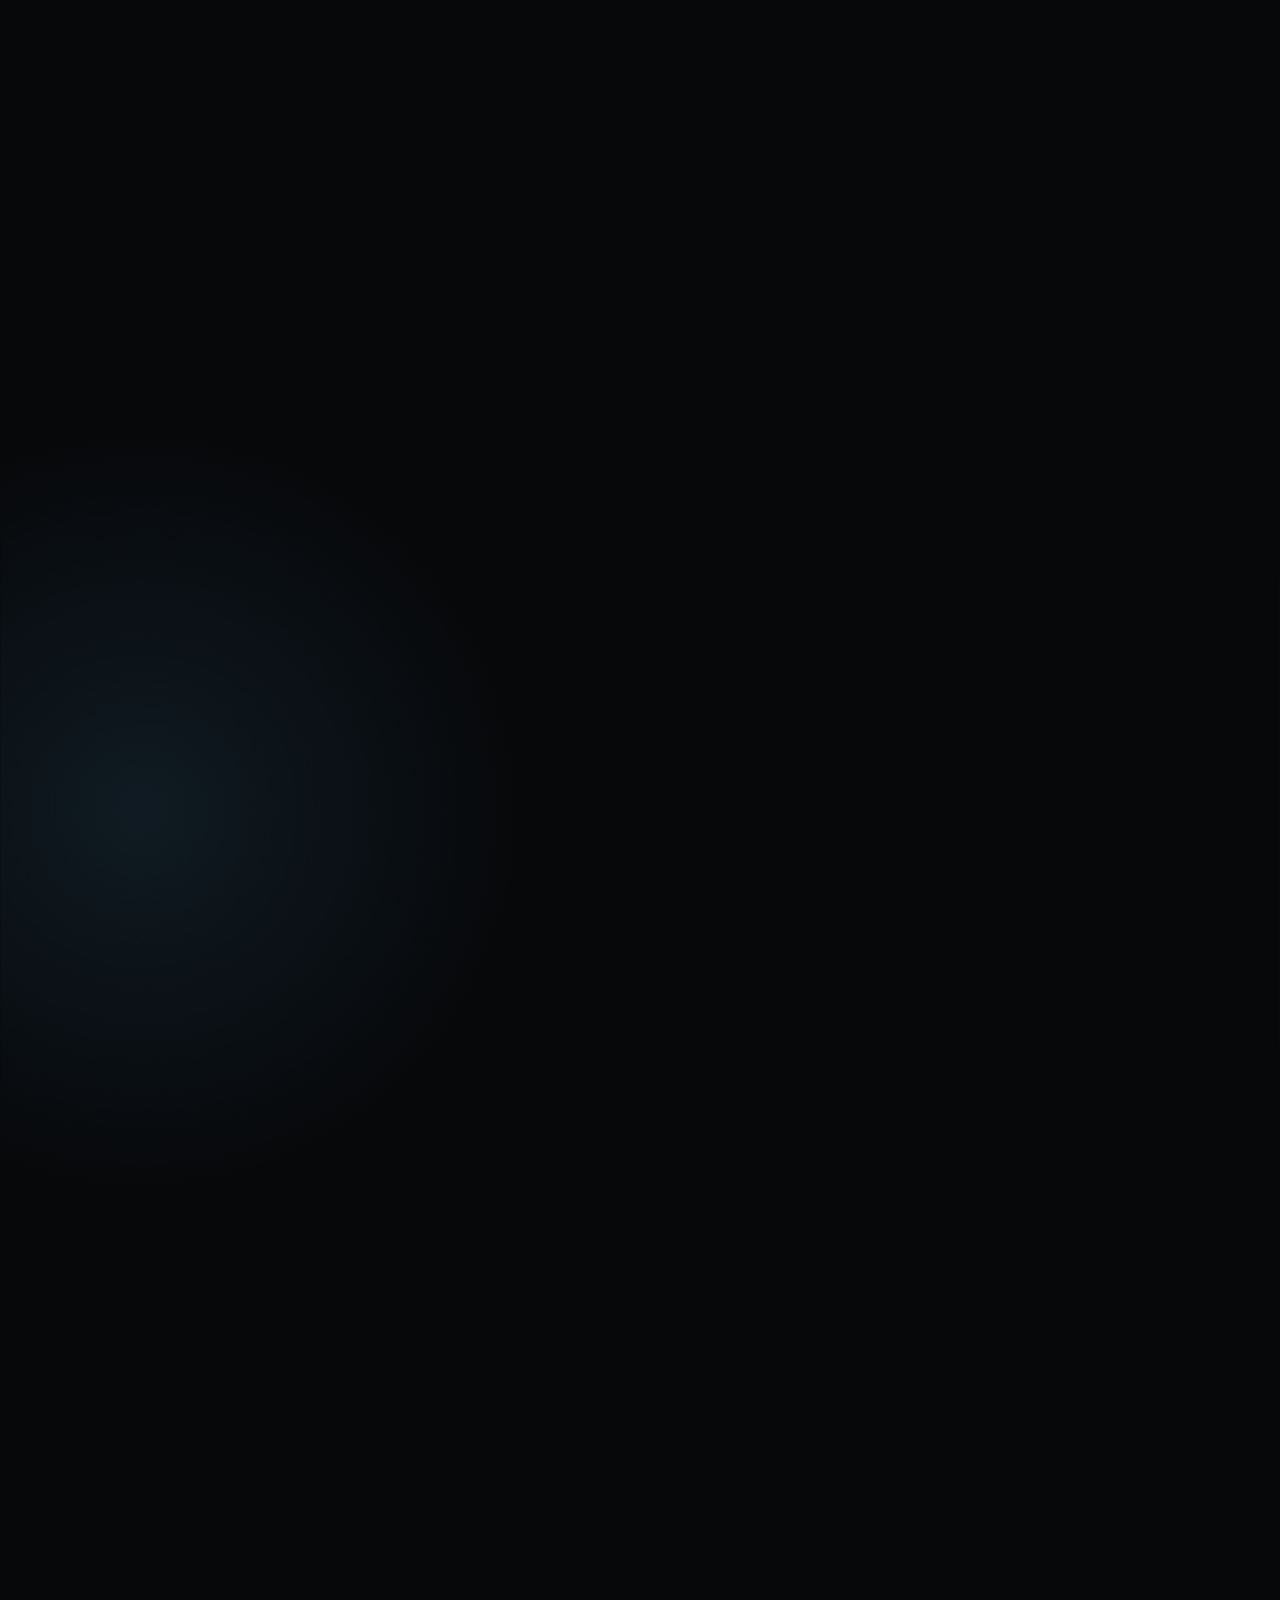
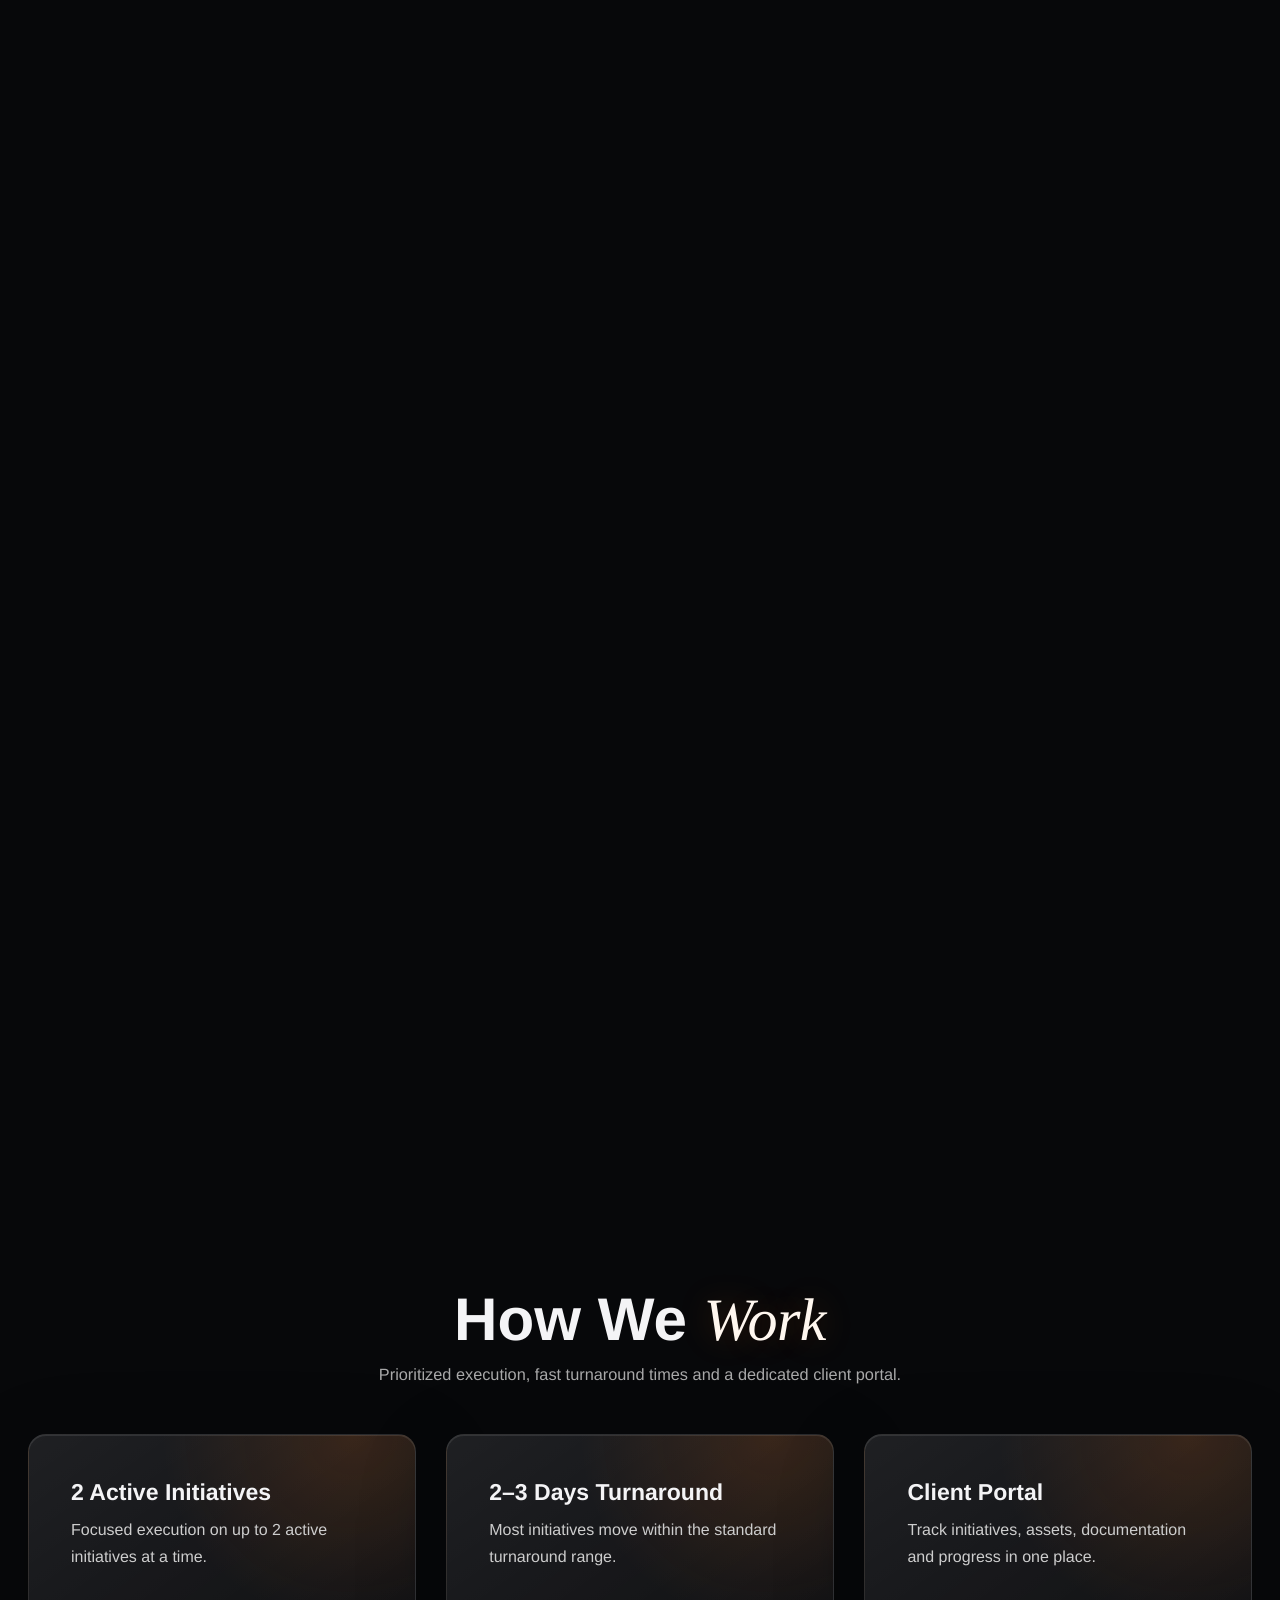
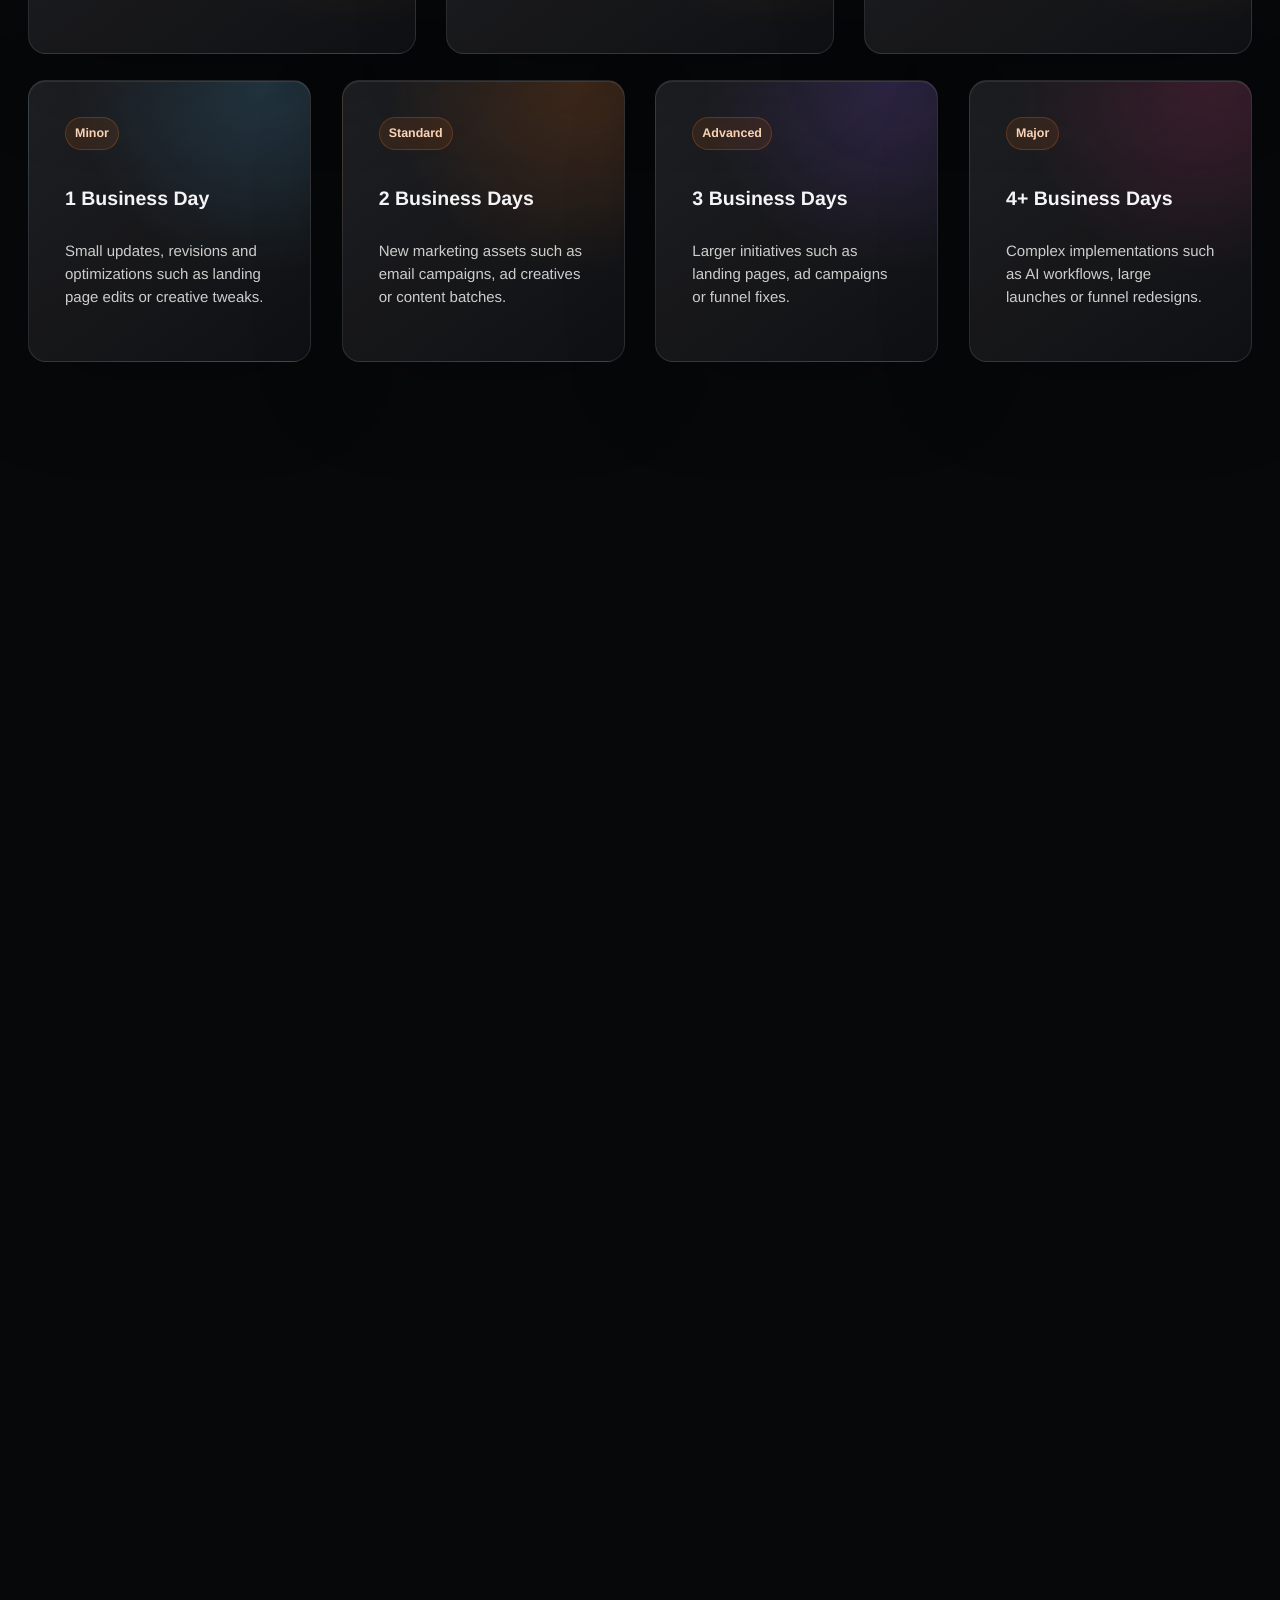
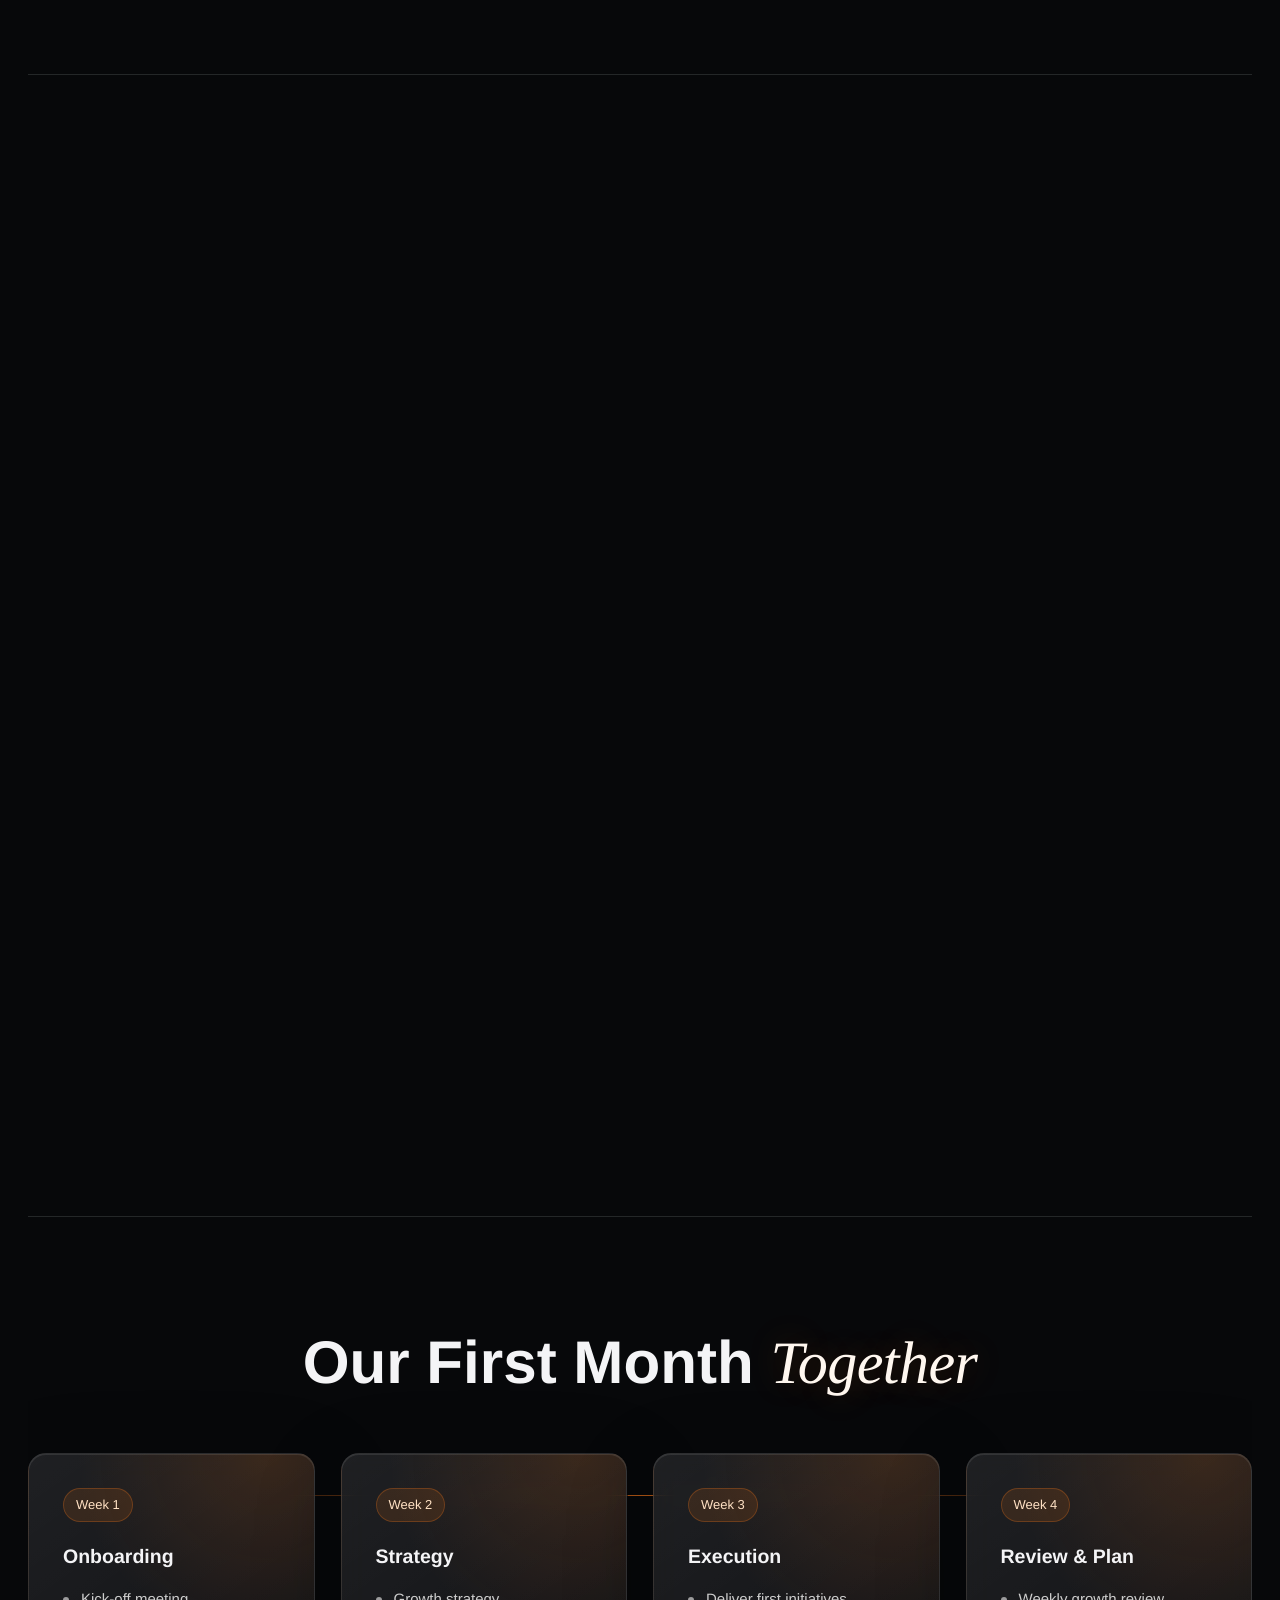
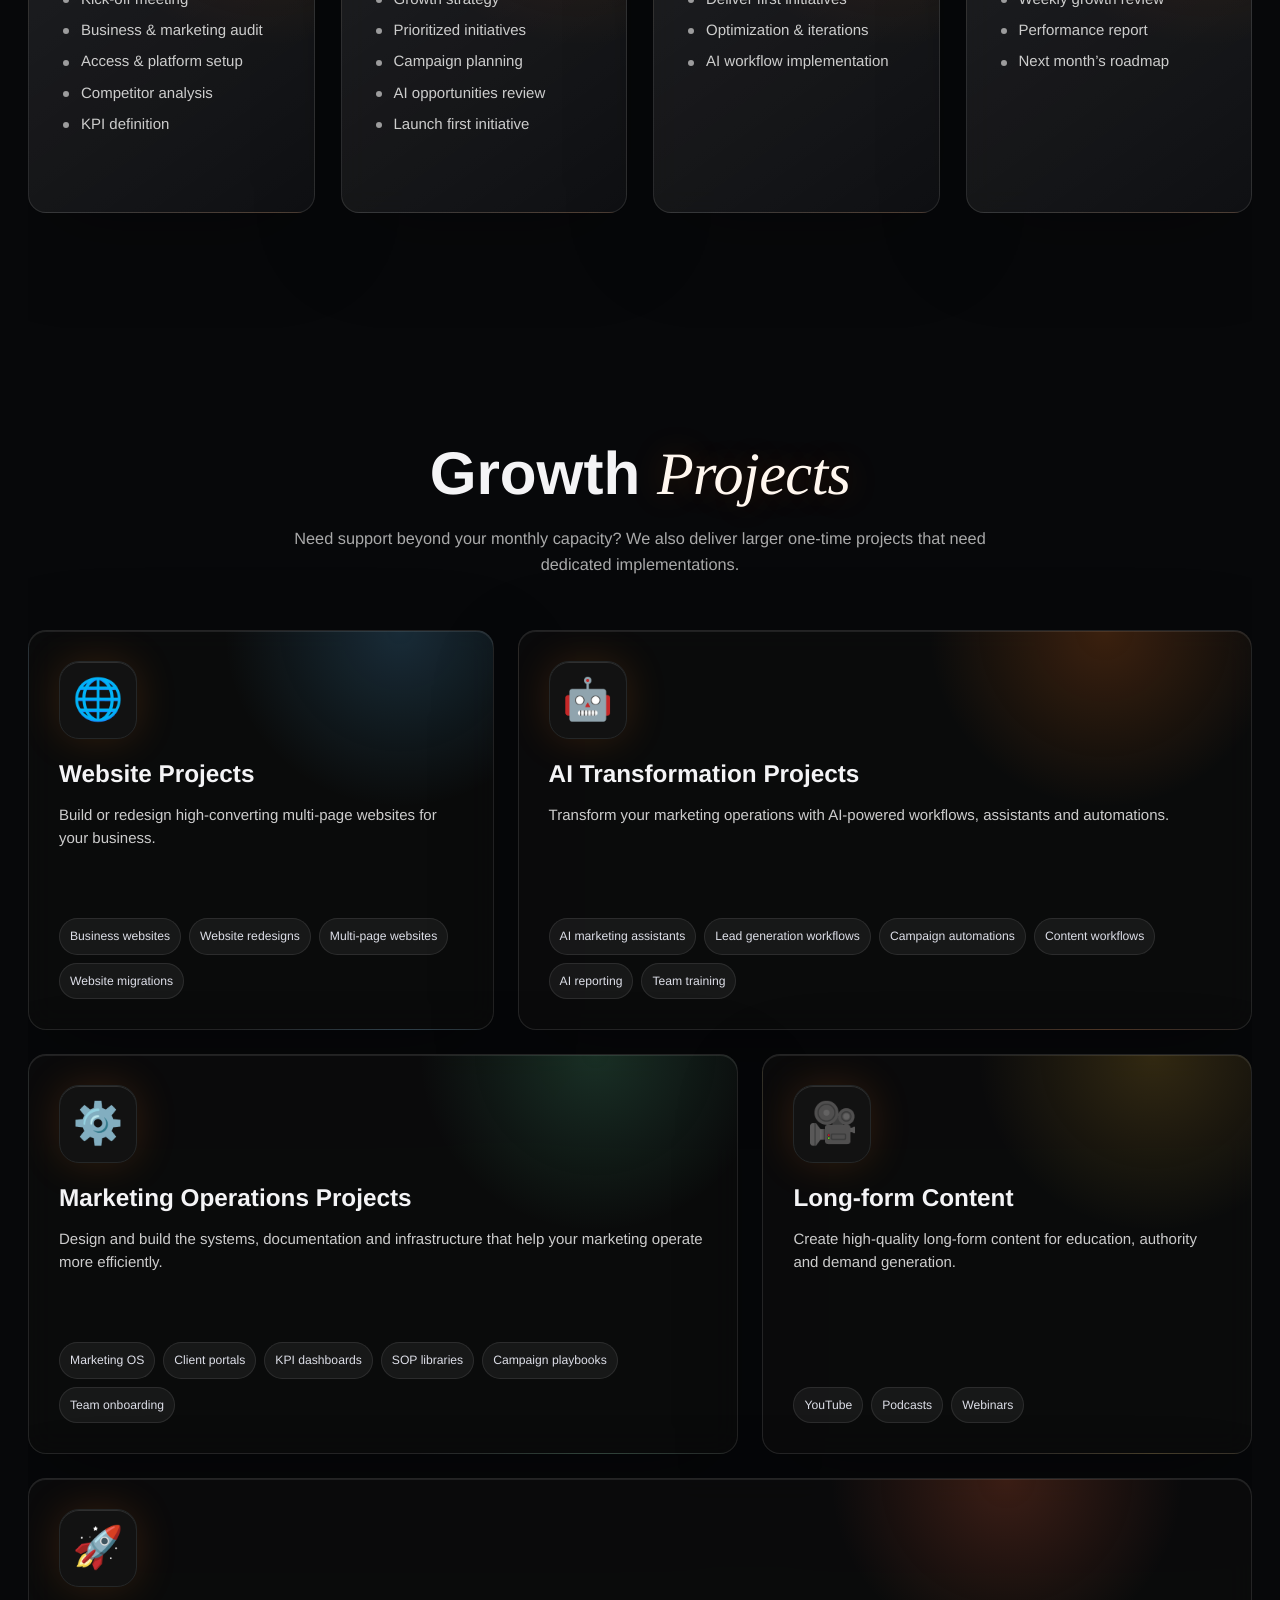
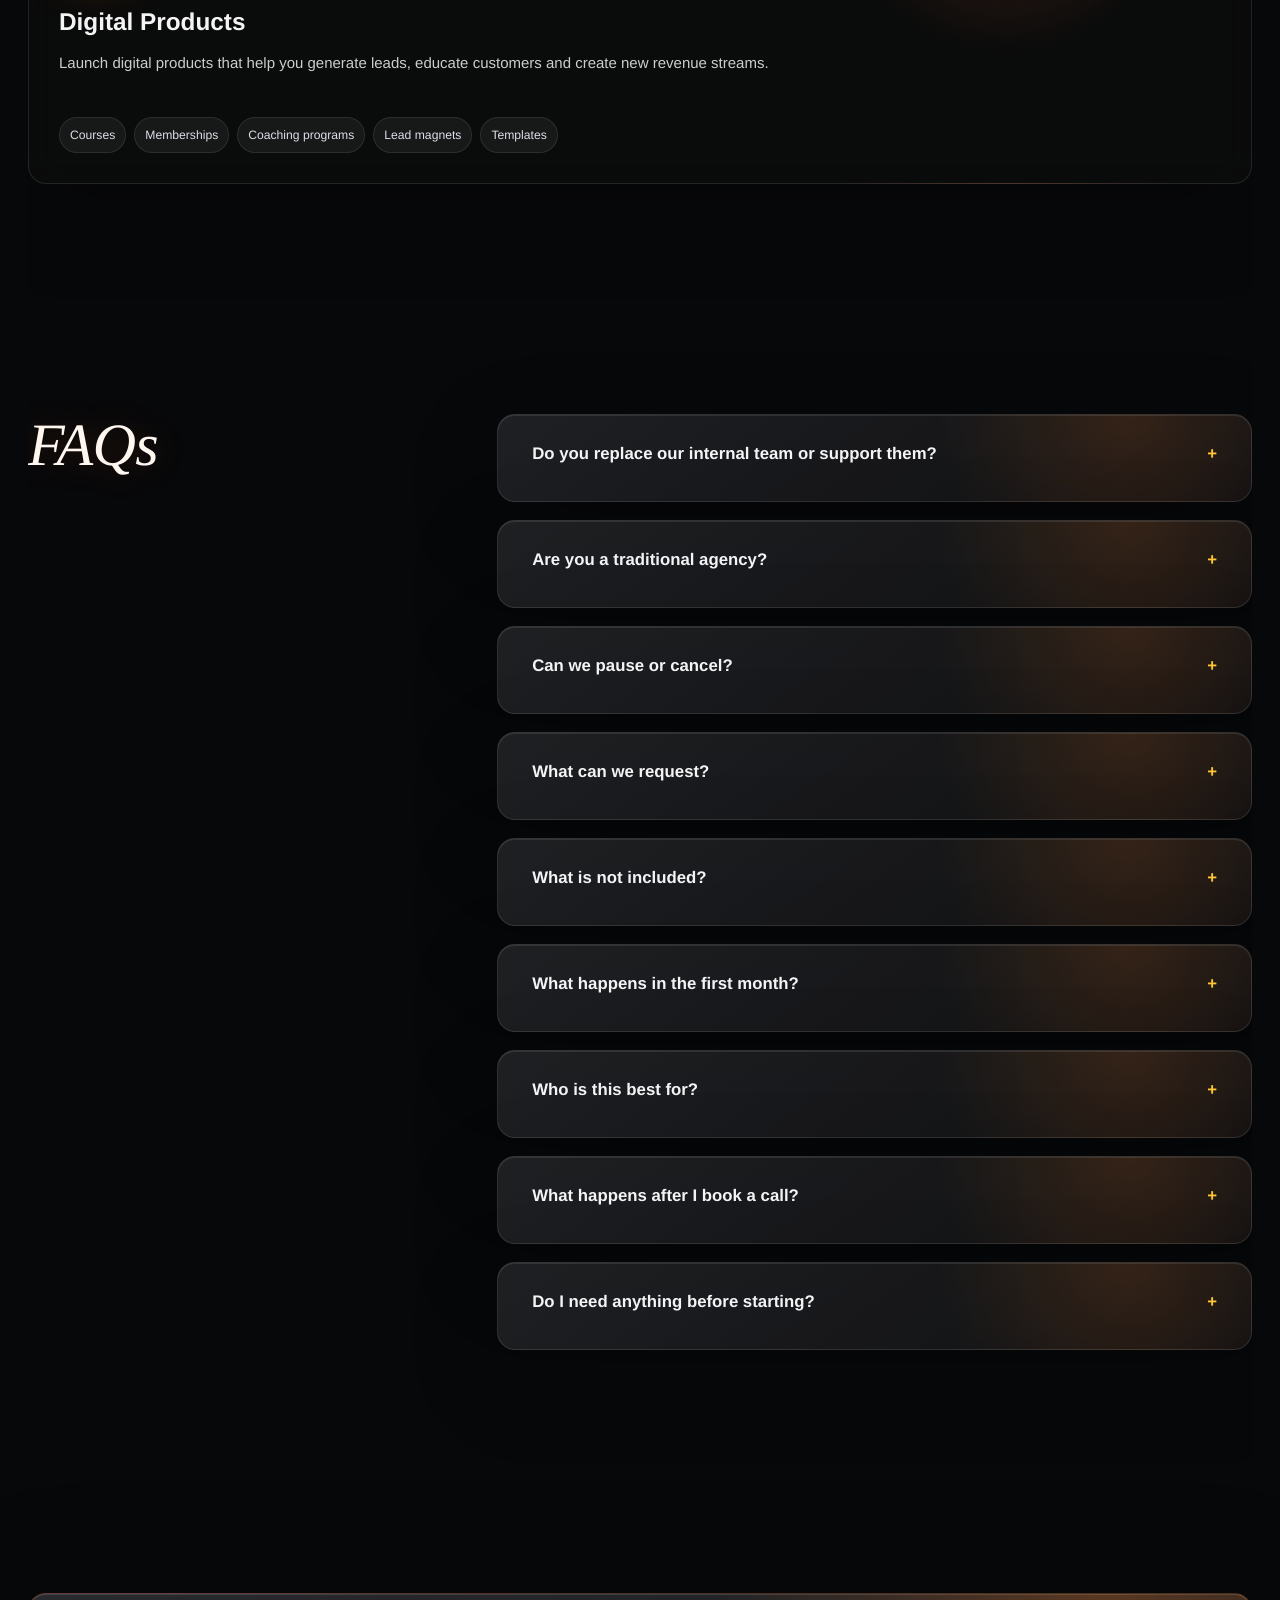
==== commit 78dbcf3c: "Update website copy refinements" ====
--- a/index.html
+++ b/index.html
@@ -193,7 +193,7 @@
           <article class="credibility-card proof-card">
             <span aria-hidden="true">📈</span>
             <h3>AI Business Modernization</h3>
-            <p>Continuously implement AI workflows that make your marketing smarter, faster and more scalable.</p>
+            <p>Continuously implement AI that makes your marketing smarter, faster, and scalable.</p>
           </article>
           <article class="credibility-card proof-card">
             <span aria-hidden="true">🤝</span>
@@ -209,8 +209,8 @@
         </div>
         <div class="solved-layout">
           <article class="solved-copy">
-            <p>As your business grows, marketing becomes more demanding. Hiring an experienced in-house team is expensive, while managing multiple freelancers or vendors quickly becomes a full-time job. As AI rapidly changes how business works, keeping up has never been more challenging.</p>
-            <p>ReDesign Studio becomes your marketing team, taking ownership of your strategy, execution and continuously implementing AI systems that modernize how your marketing operates.</p>
+            <p>As your business grows, marketing becomes more demanding. Hiring an in-house team is expensive, while managing multiple freelancers or vendors quickly becomes a full-time job. As AI rapidly changes how business works, keeping up has never been more challenging.</p>
+            <p>ReDesign Studio becomes your marketing team, taking ownership of strategy, execution and continuously implementing AI systems to modernize your marketing operations.</p>
             <p>Every week, we review priorities, identify growth opportunities and execute the highest-impact initiatives with total alignment.</p>
           </article>
           <div class="solved-map" aria-label="Marketing execution consolidated into one team">
@@ -532,17 +532,17 @@
         <div class="project-grid project-detail-grid growth-project-grid">
           <article>
             <span class="project-emoji" aria-hidden="true">🧩</span>
-            <h3>Specialists</h3>
-            <div class="project-examples"><span>SEO &amp; AEO</span><span>PR &amp; media outreach</span><span>On-site photography &amp; videography</span></div>
+            <h3>On-Site Services</h3>
+            <div class="project-examples"><span>Event production</span><span>PR &amp; media outreach</span><span>On-site photography &amp; videography</span></div>
           </article>
           <article>
             <span class="project-emoji" aria-hidden="true">💻</span>
-            <h3>Development</h3>
+            <h3>Software Development</h3>
             <div class="project-examples"><span>Custom software development</span><span>Complex API integrations</span><span>Enterprise applications</span></div>
           </article>
           <article>
             <span class="project-emoji" aria-hidden="true">🏢</span>
-            <h3>Business Operations</h3>
+            <h3>Business Functions</h3>
             <div class="project-examples"><span>Internal IT support</span><span>Customer support</span><span>Enterprise infrastructure</span></div>
           </article>
           <article>
@@ -603,8 +603,8 @@
           <div class="comparison-row"><span>Copywriter</span><span>&euro;1,500</span><strong>Included</strong></div>
           <div class="comparison-row"><span>Media Buyer</span><span>&euro;2,000</span><strong>Included</strong></div>
           <div class="comparison-row"><span>Content Strategist</span><span>&euro;2,000</span><strong>Included</strong></div>
+          <div class="comparison-row"><span>Growth Strategist</span><span>&euro;3,000</span><strong>Included</strong></div>
           <div class="comparison-row"><span>AI Specialist</span><span>&euro;2,500</span><strong>Included</strong></div>
-          <div class="comparison-row"><span>Growth Strategist</span><span>&euro;3,000</span><strong>Included</strong></div>
           <div class="comparison-row"><span>Continuous AI Modernization</span><span>Additional Cost</span><strong>Included</strong></div>
           <div class="comparison-row"><span>Typical Monthly Investment</span><span>&asymp; &euro;15,000+</span><strong>&euro;2,500/month</strong></div>
         </div>
@@ -620,11 +620,11 @@
             <p class="eyebrow">Marketing Team</p>
             <h3>&euro;2,500 <span>/ month</span></h3>
             <p class="intro-price">&euro;1,250 First Month</p>
-            <p>Perfect for businesses and creators ready to replace scattered marketing efforts with one experienced team. Every month your marketing improves and your business becomes more automated.</p>
+            <p>Perfect for businesses and creators ready to replace scattered marketing efforts with one experienced team. Every month your marketing operations improve and become more automated.</p>
             <ul class="plan-list">
               <li>Your entire marketing team</li>
-              <li>Strategy, execution &amp; AI-powered systems</li>
-              <li>Weekly planning, reporting &amp; prioritization</li>
+              <li>Strategy &amp; AI-powered systems</li>
+              <li>Weekly planning &amp; reporting</li>
               <li>Fixed monthly investment</li>
               <li>Pause or cancel anytime</li>
             </ul>
@@ -636,9 +636,9 @@
             <h3>Marketing Team <strong>Plus</strong></h3>
             <p>As your business grows, so can your Marketing Team.</p>
             <ul class="plan-list">
-              <li>Additional monthly execution capacity</li>
+              <li>Higher execution capacity</li>
+              <li>Additional marketing scope</li>
               <li>Additional strategic support</li>
-              <li>Higher execution limits</li>
             </ul>
             <a class="button secondary" href="https://cal.eu/andre-from-your-favorite-life/intro-call" target="_blank" rel="noopener noreferrer">Discuss Marketing Team Plus</a>
           </article>
@@ -736,7 +736,11 @@
         <h2><em>FAQs</em></h2>
         <div class="faq-list">
           <details>
-            <summary>Are you a traditional marketing agency?</summary>
+            <summary>Do you replace our internal team or support them?</summary>
+            <p>Both are possible. We can operate as your outsourced Marketing Team or support your internal team with strategy, execution capacity and AI-powered systems.</p>
+          </details>
+          <details>
+            <summary>Are you a traditional agency?</summary>
             <p>No. Traditional agencies execute marketing campaigns. We become your long-term AI Growth Partner, combining senior marketing strategy, full-service execution and continuous AI implementation to modernize how your marketing operates.</p>
           </details>
           <details>
@@ -764,12 +768,8 @@
             <p>We review your goals, identify growth gaps and recommend the next best steps. If the Marketing Team subscription is a fit, we explain how onboarding would work.</p>
           </details>
           <details>
-            <summary>Do I need everything ready before starting?</summary>
+            <summary>Do I need anything before starting?</summary>
             <p>No. If your goals, assets or systems are messy, we organize the starting point during onboarding.</p>
-          </details>
-          <details>
-            <summary>Do you replace our internal team or support them?</summary>
-            <p>Both are possible. We can operate as your outsourced Marketing Team or support your internal team with strategy, execution capacity and AI-powered systems.</p>
           </details>
         </div>
       </section>
@@ -777,7 +777,7 @@
       <section class="contact-section" id="contact">
         <div>
           <h2>Book a <em>Growth Call</em></h2>
-          <p>Discover how ReDesign Studio could transform your marketing and modernize your business.</p>
+          <p>Discover how ReDesign Studio could improve and modernize your marketing.</p>
           <a class="button primary" href="https://cal.eu/andre-from-your-favorite-life/intro-call" target="_blank" rel="noopener noreferrer">Book a growth call</a>
           <div class="contact-steps" aria-label="What happens next">
             <span>1. Share your goals</span>
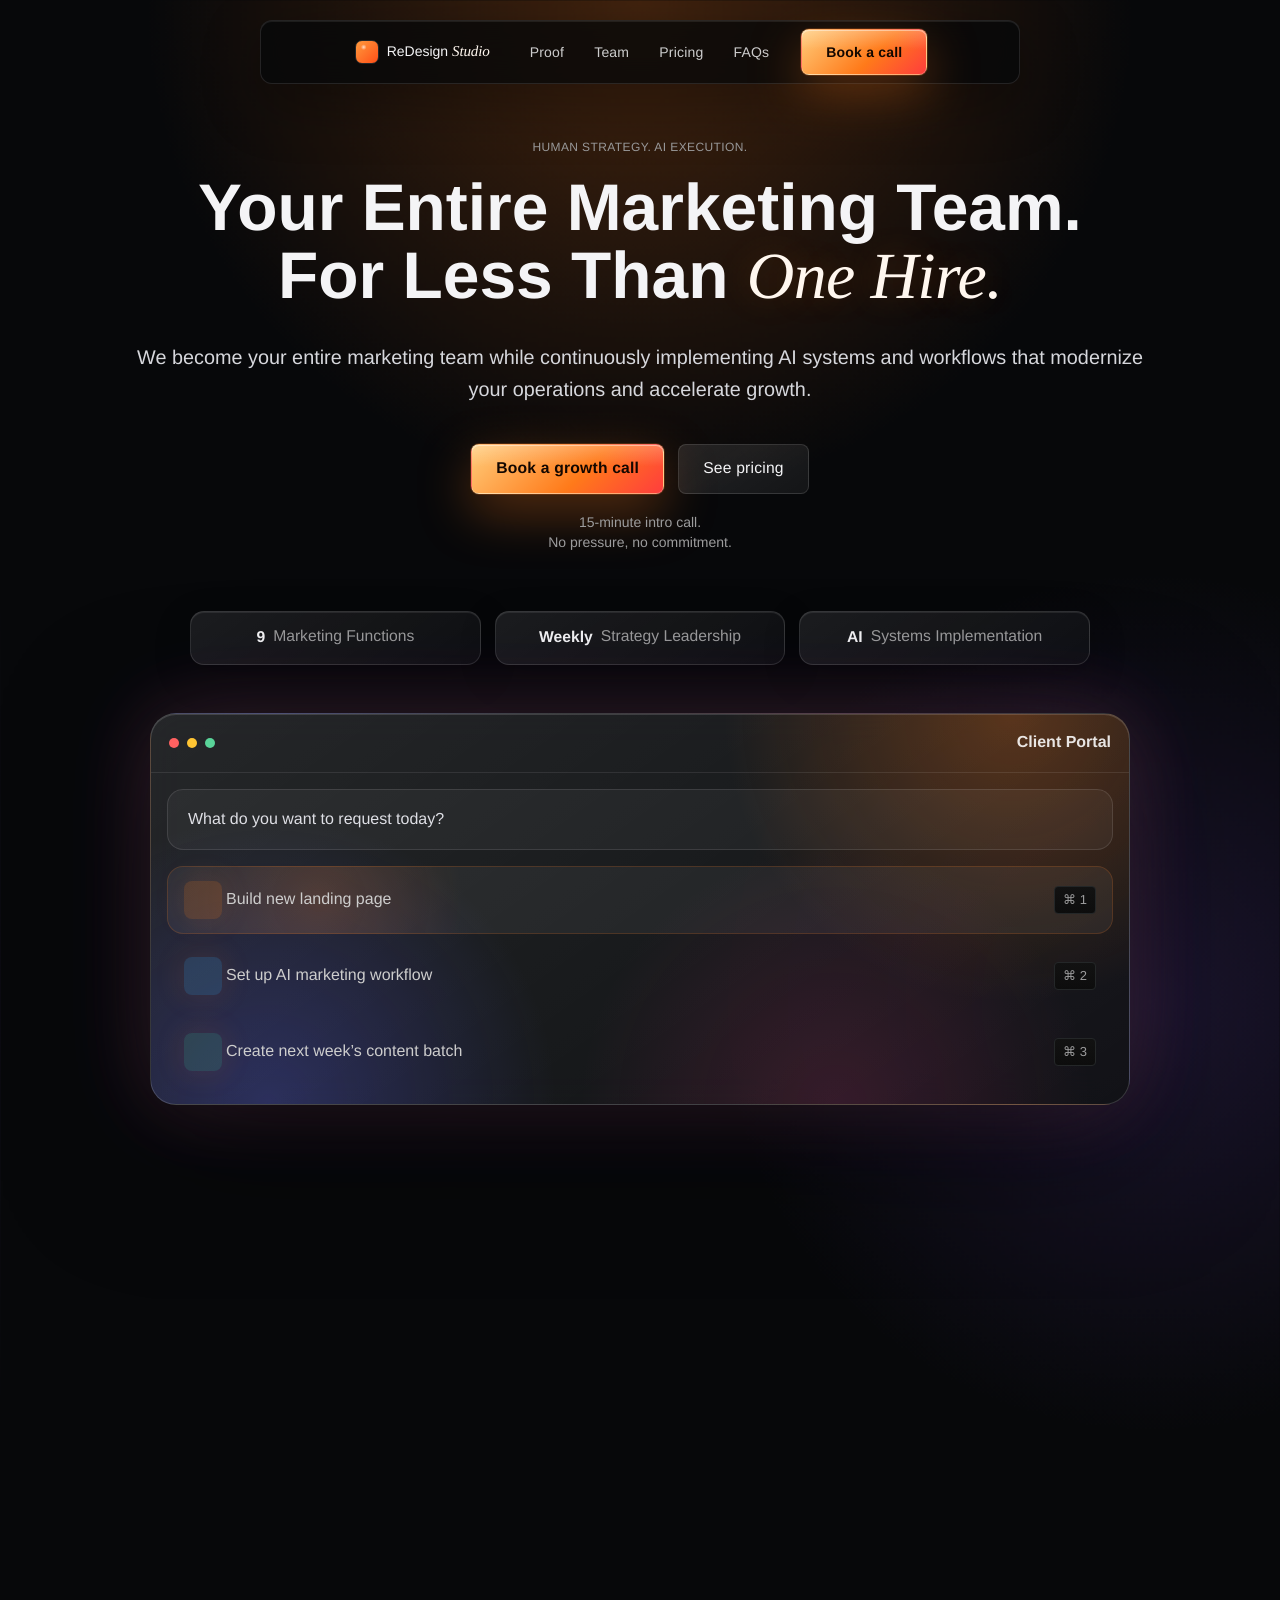
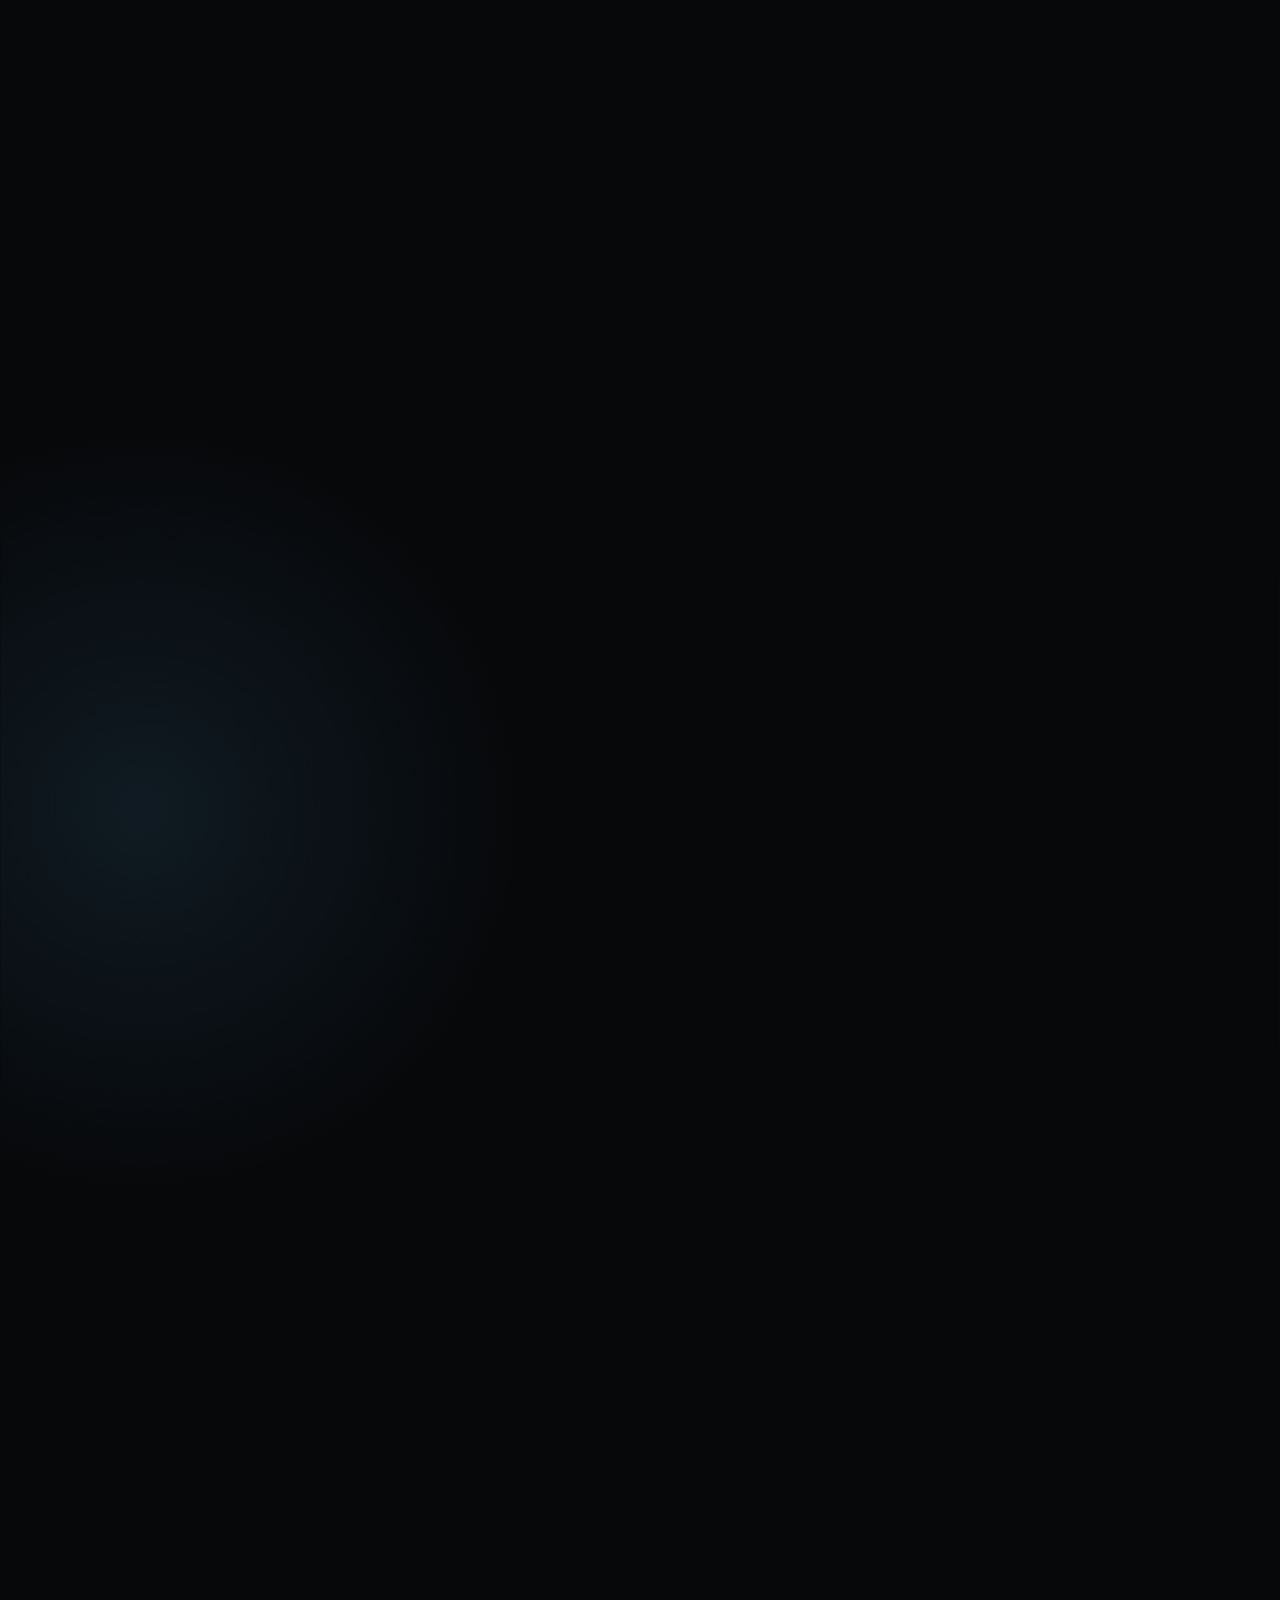
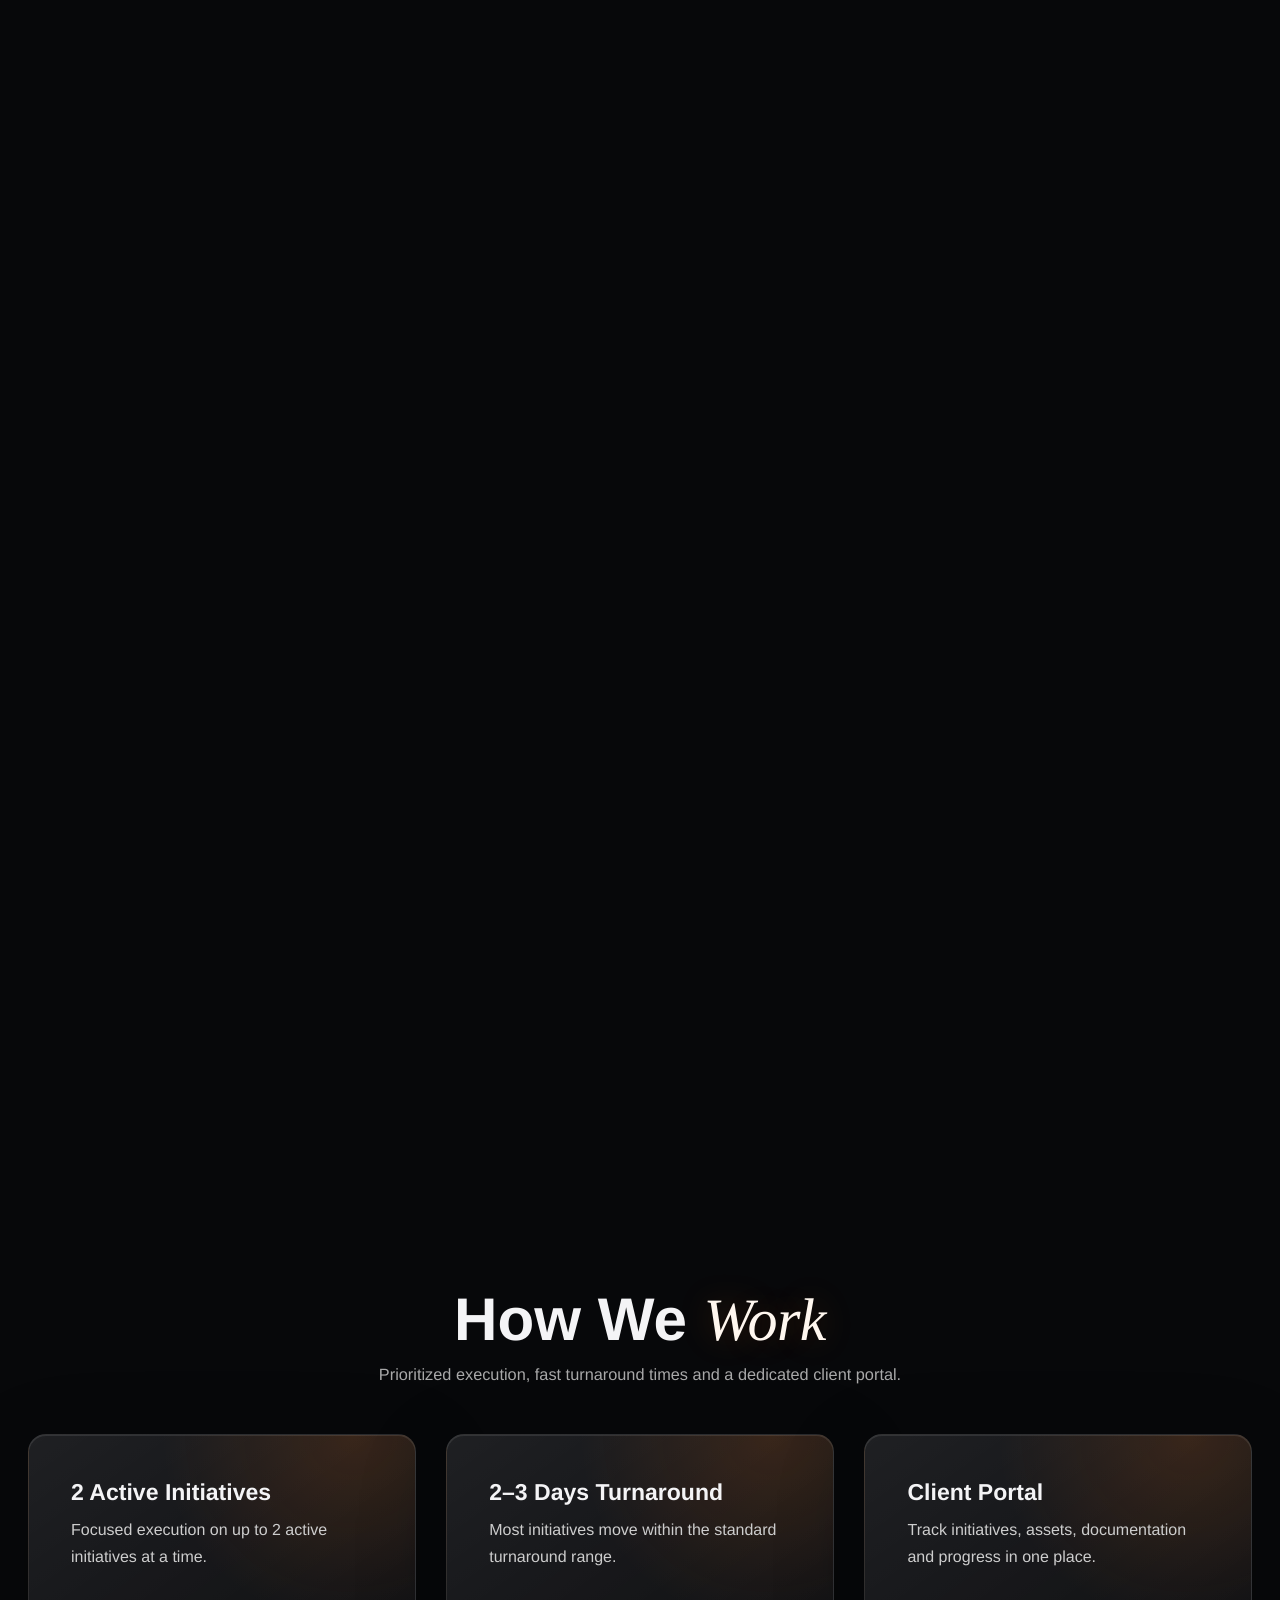
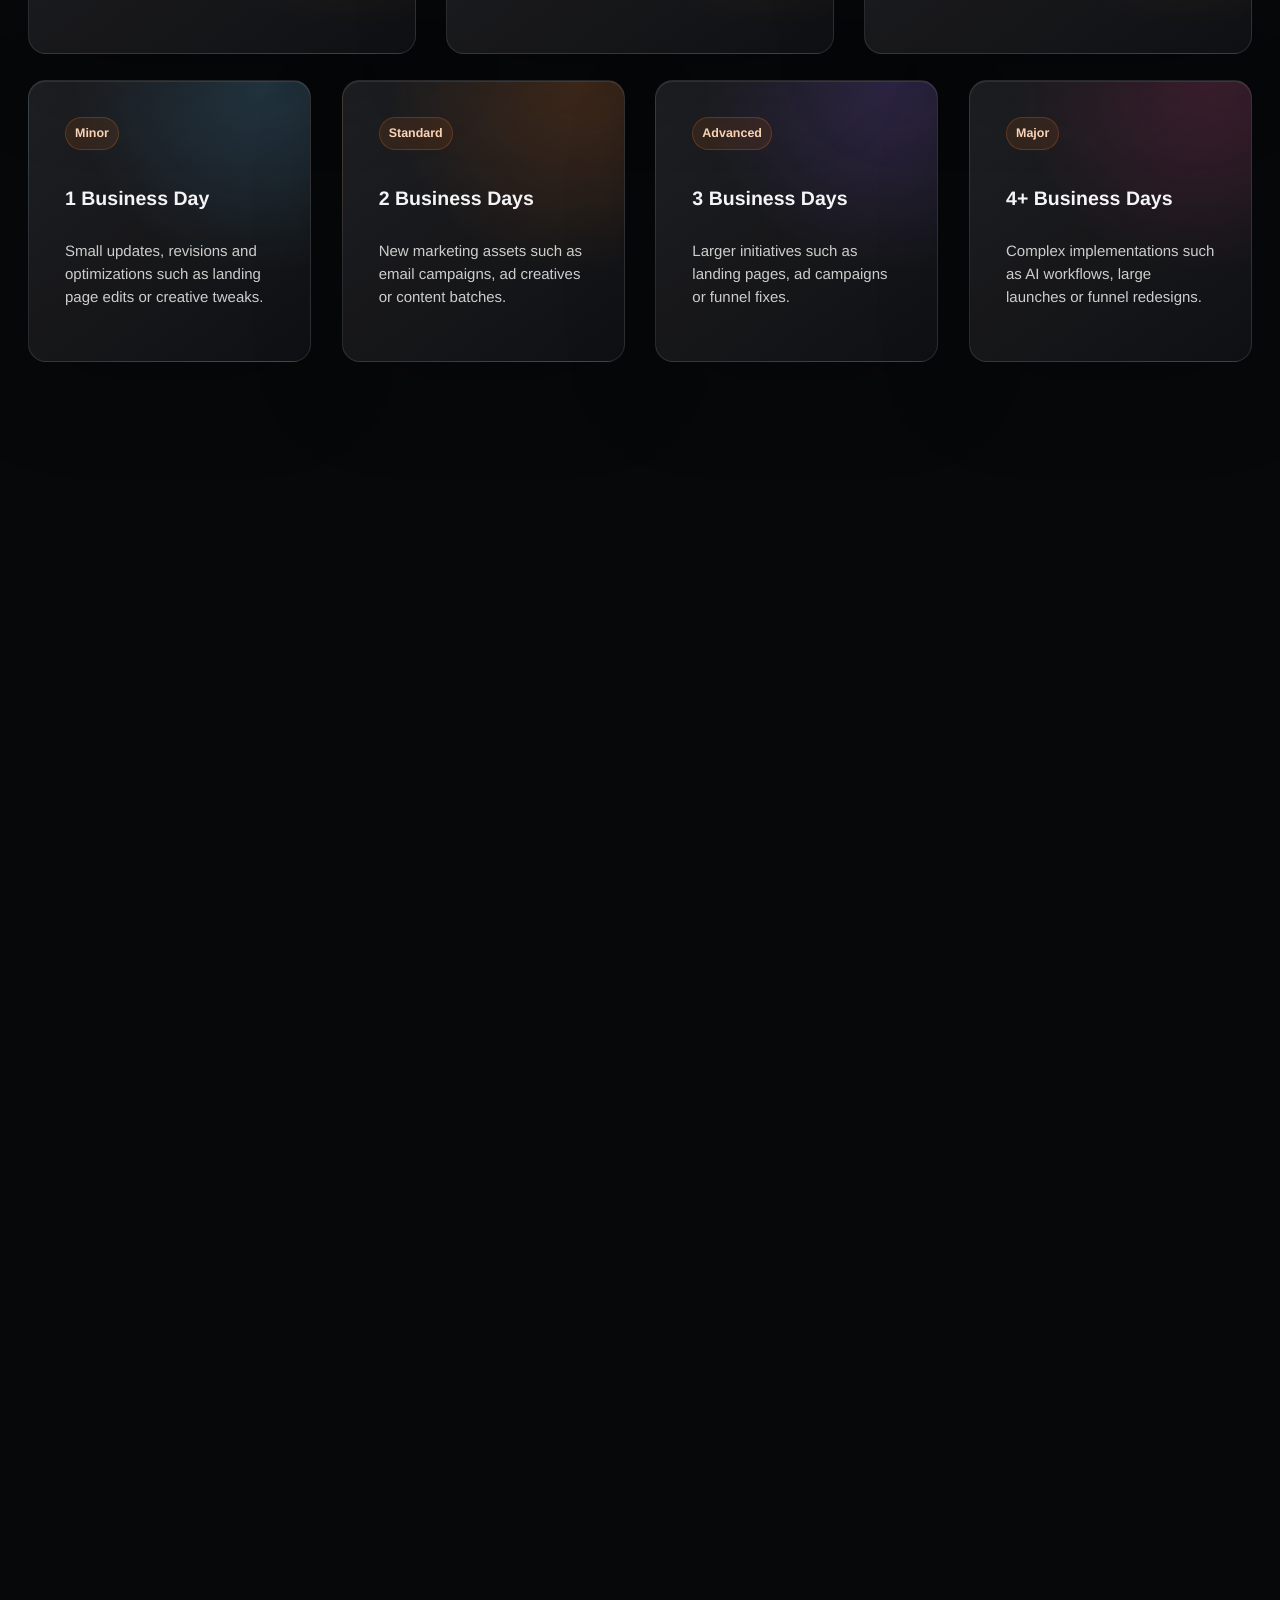
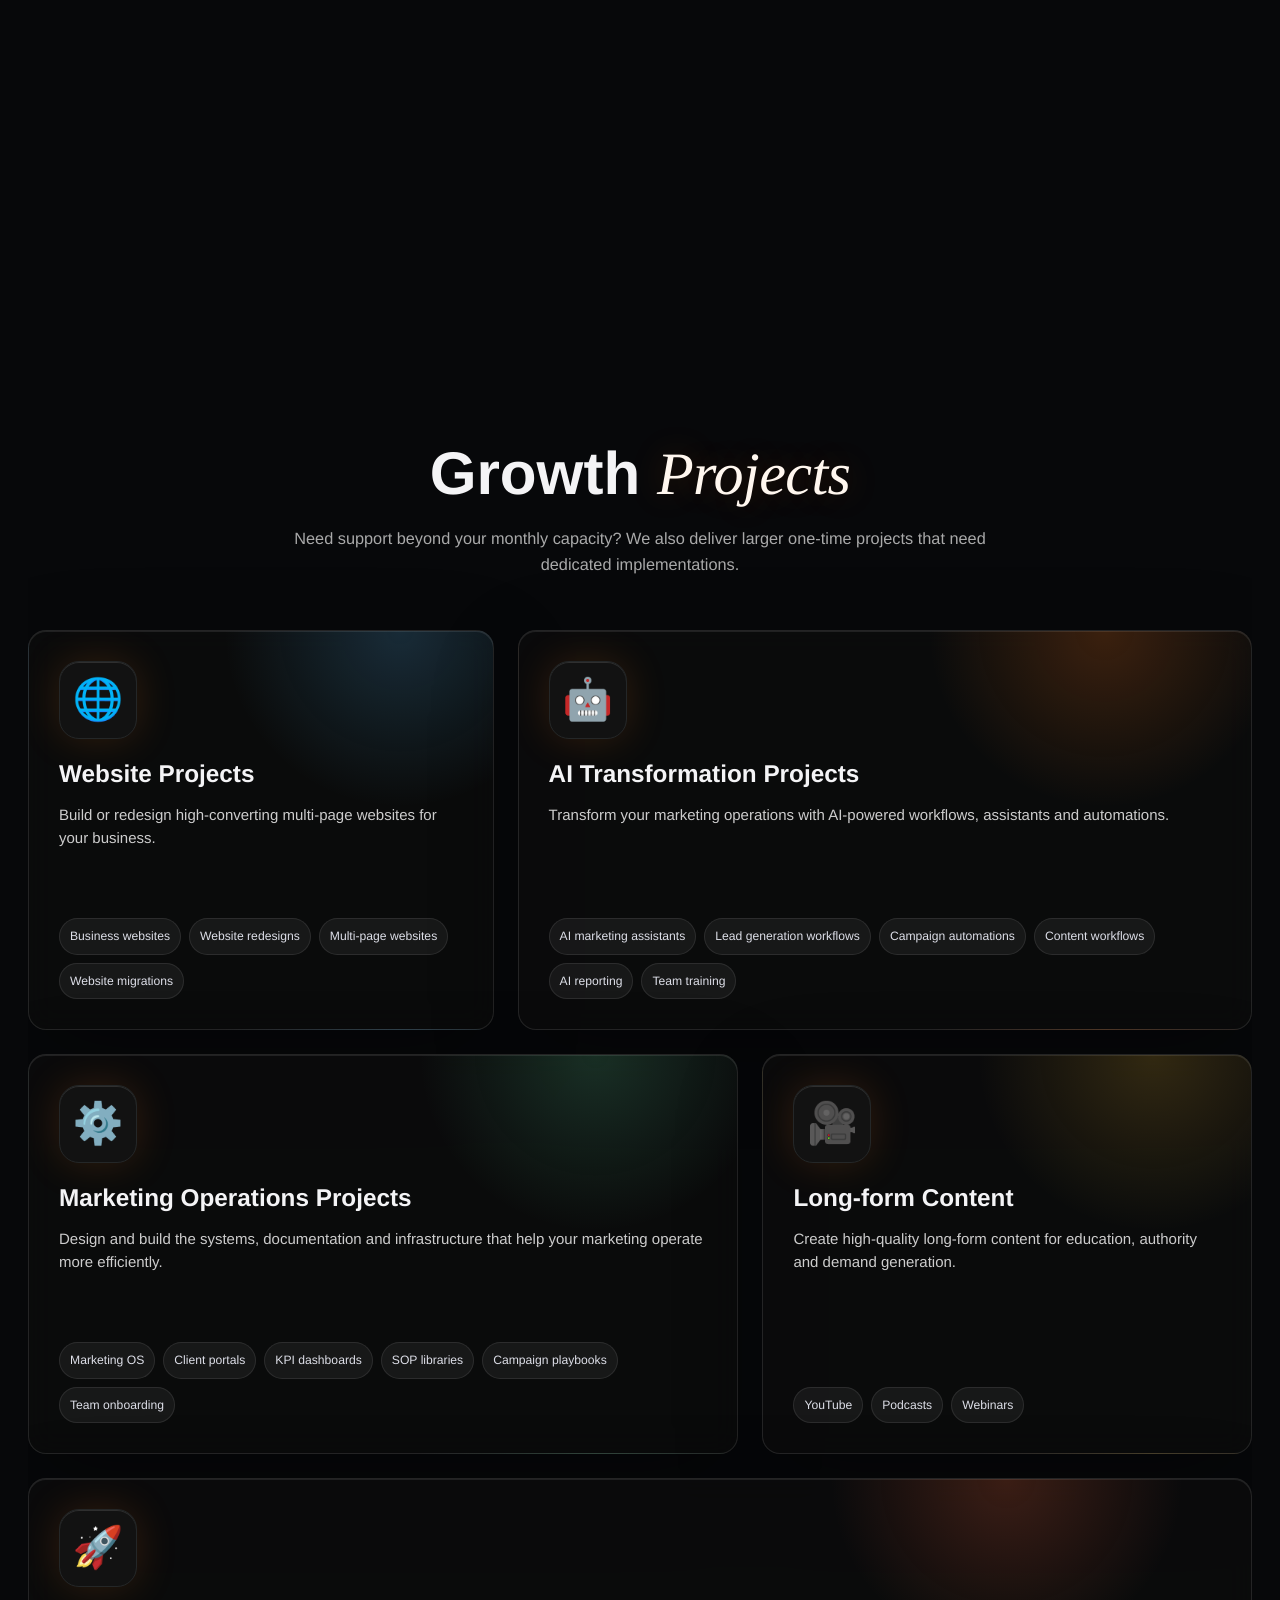
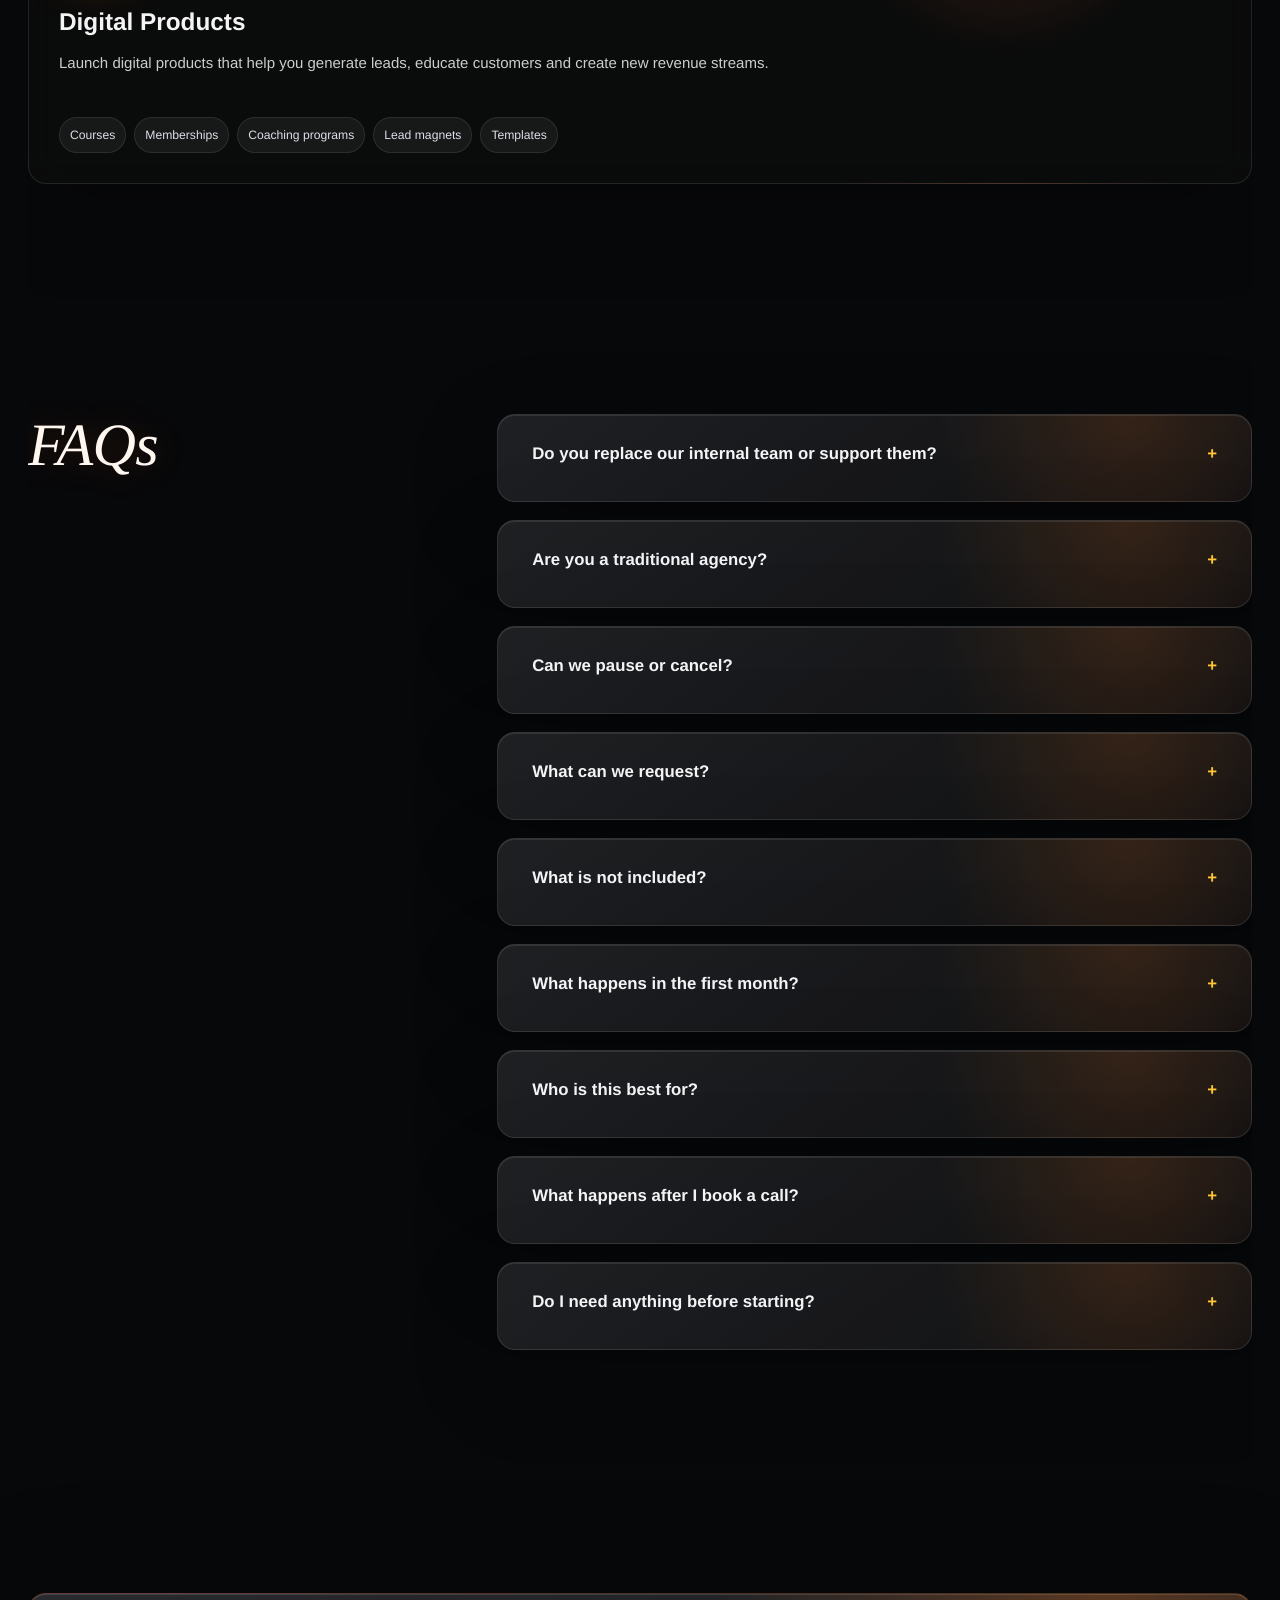
==== commit 5e67c8ae: "Tighten marketing solved copy" ====
--- a/index.html
+++ b/index.html
@@ -209,9 +209,9 @@
         </div>
         <div class="solved-layout">
           <article class="solved-copy">
-            <p>As your business grows, marketing becomes more demanding. Hiring an in-house team is expensive, while managing multiple freelancers or vendors quickly becomes a full-time job. As AI rapidly changes how business works, keeping up has never been more challenging.</p>
+            <p>As your business grows, marketing becomes more demanding. Hiring an internal team is expensive, while managing multiple freelancers or vendors quickly becomes a full-time job. As AI rapidly changes how business works, keeping up has never been harder.</p>
             <p>ReDesign Studio becomes your marketing team, taking ownership of strategy, execution and continuously implementing AI systems to modernize your marketing operations.</p>
-            <p>Every week, we review priorities, identify growth opportunities and execute the highest-impact initiatives with total alignment.</p>
+            <p>Every week, we review priorities, identify growth opportunities and execute the highest-impact initiatives for you.</p>
           </article>
           <div class="solved-map" aria-label="Marketing execution consolidated into one team">
             <div class="map-node map-root">Marketing Team</div>
@@ -620,7 +620,7 @@
             <p class="eyebrow">Marketing Team</p>
             <h3>&euro;2,500 <span>/ month</span></h3>
             <p class="intro-price">&euro;1,250 First Month</p>
-            <p>Perfect for businesses and creators ready to replace scattered marketing efforts with one experienced team. Every month your marketing operations improve and become more automated.</p>
+            <p>Perfect for businesses ready to replace scattered marketing efforts with one experienced team. Every month your marketing operations improve and become more automated.</p>
             <ul class="plan-list">
               <li>Your entire marketing team</li>
               <li>Strategy &amp; AI-powered systems</li>
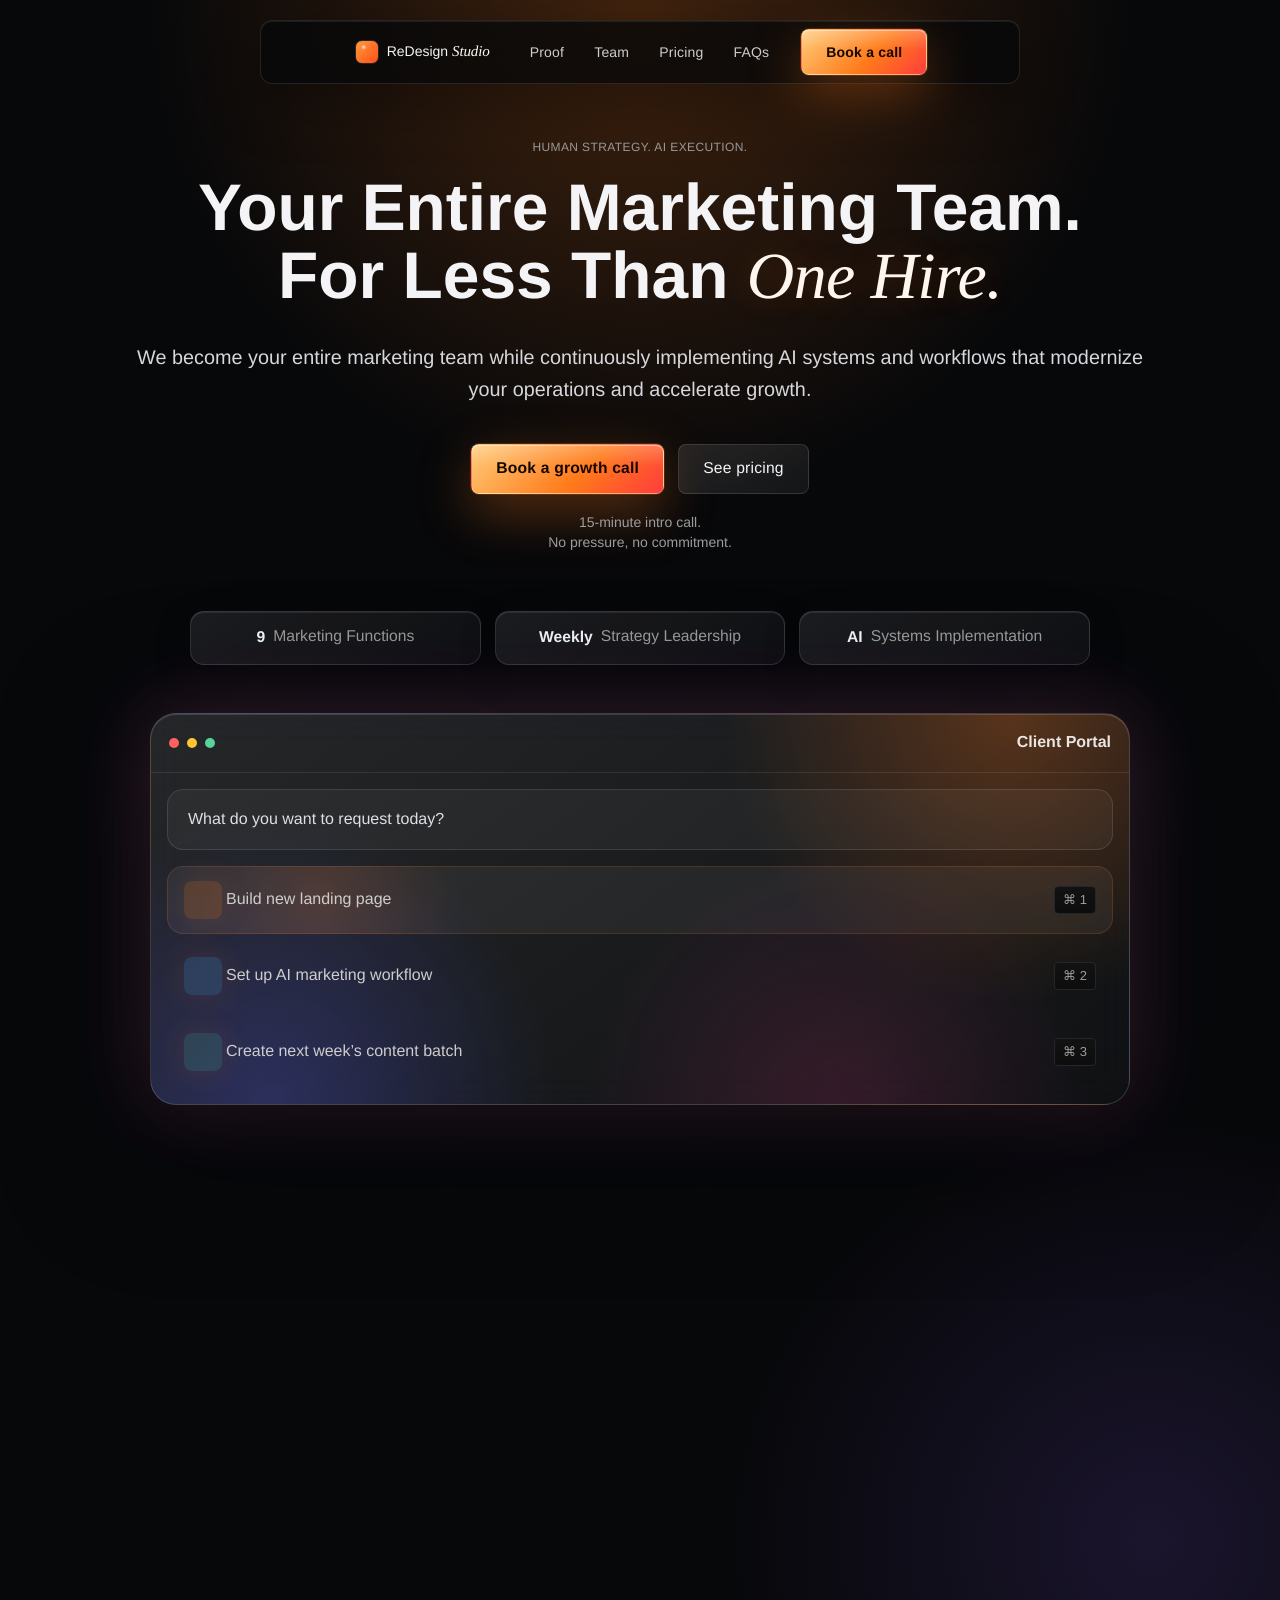
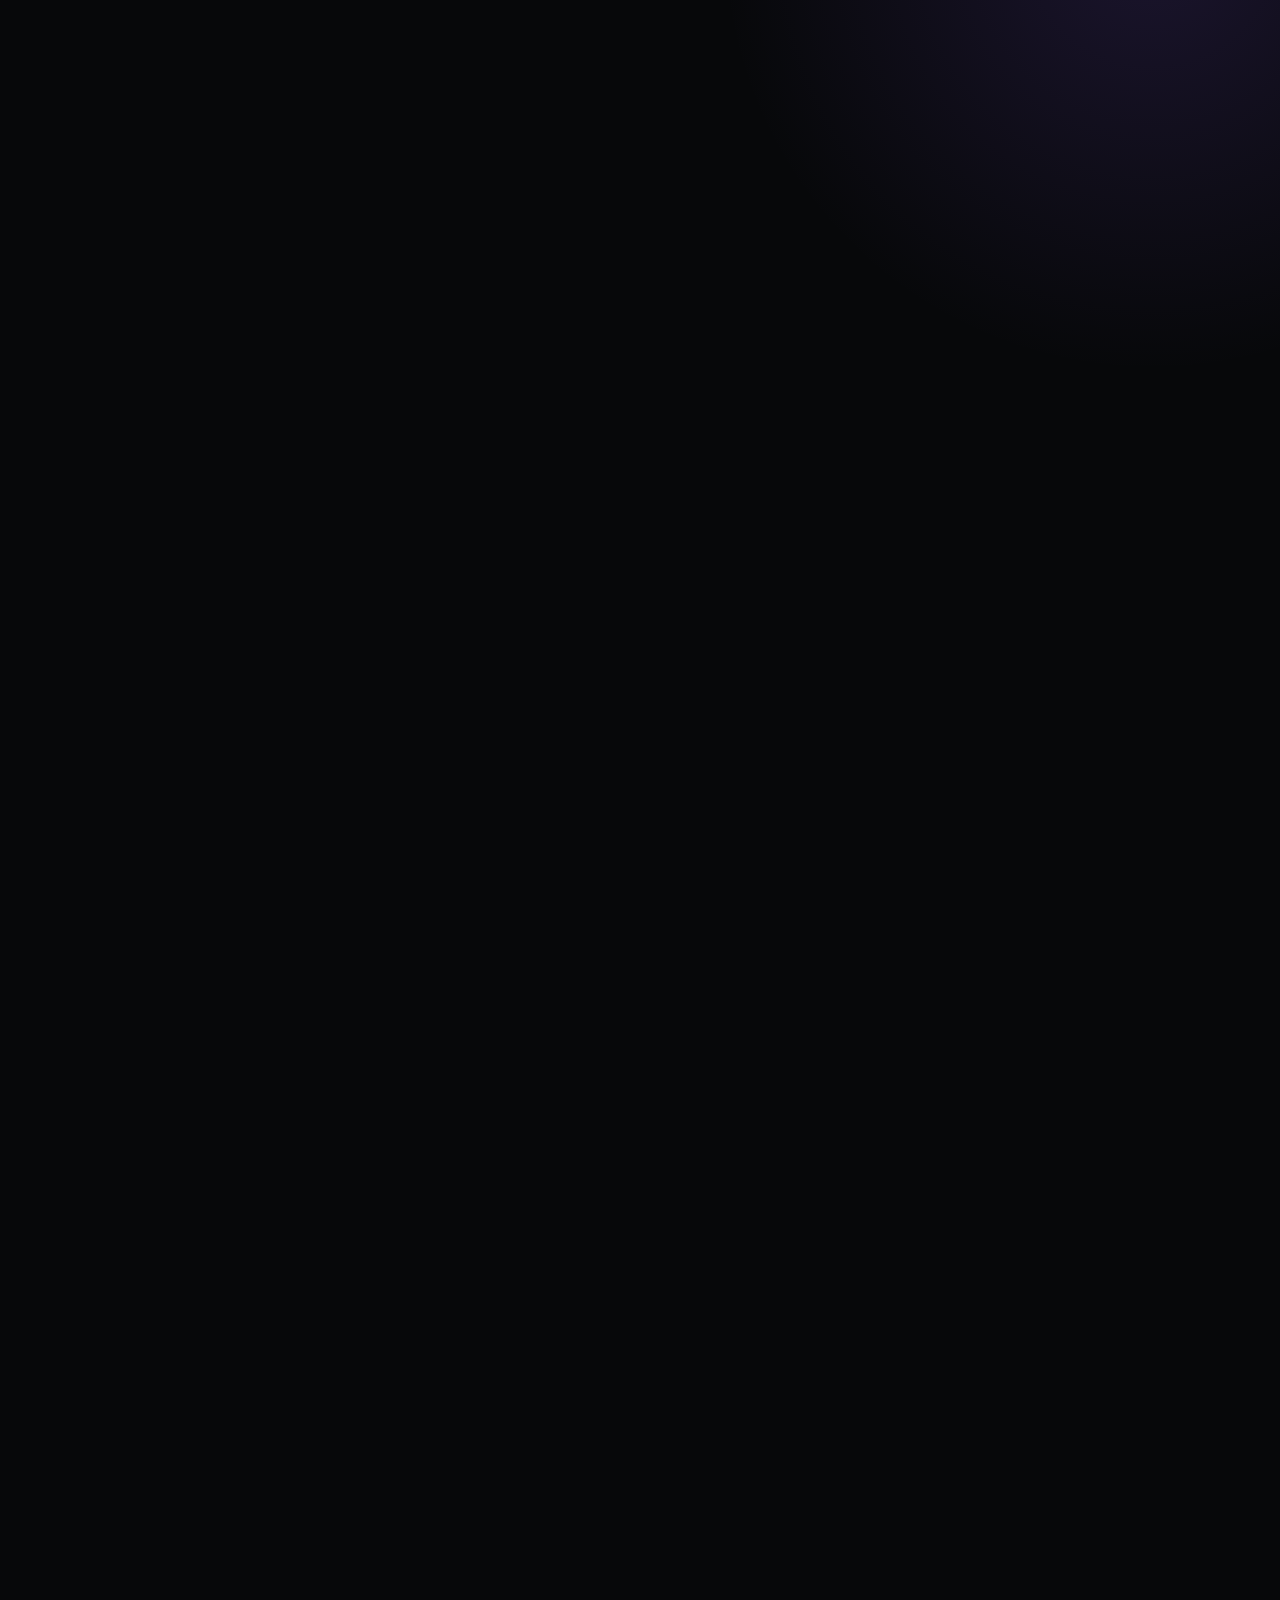
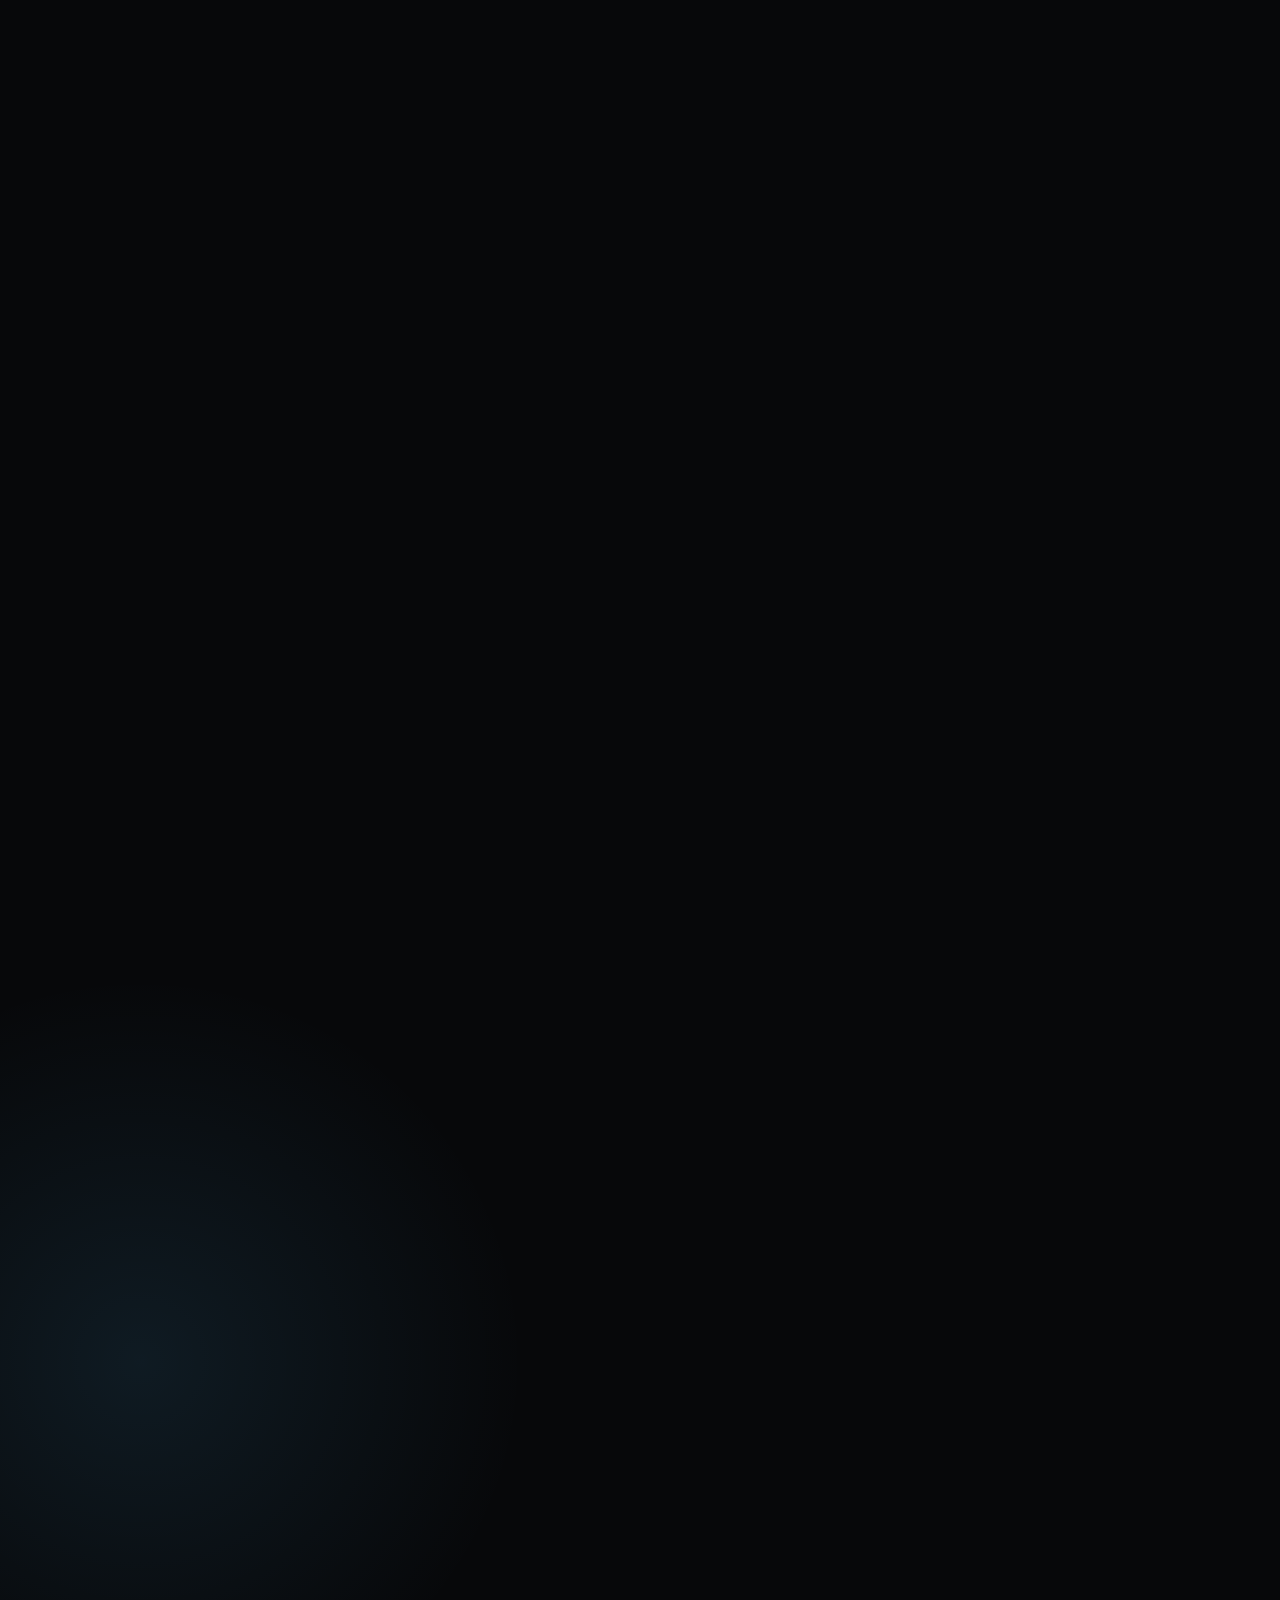
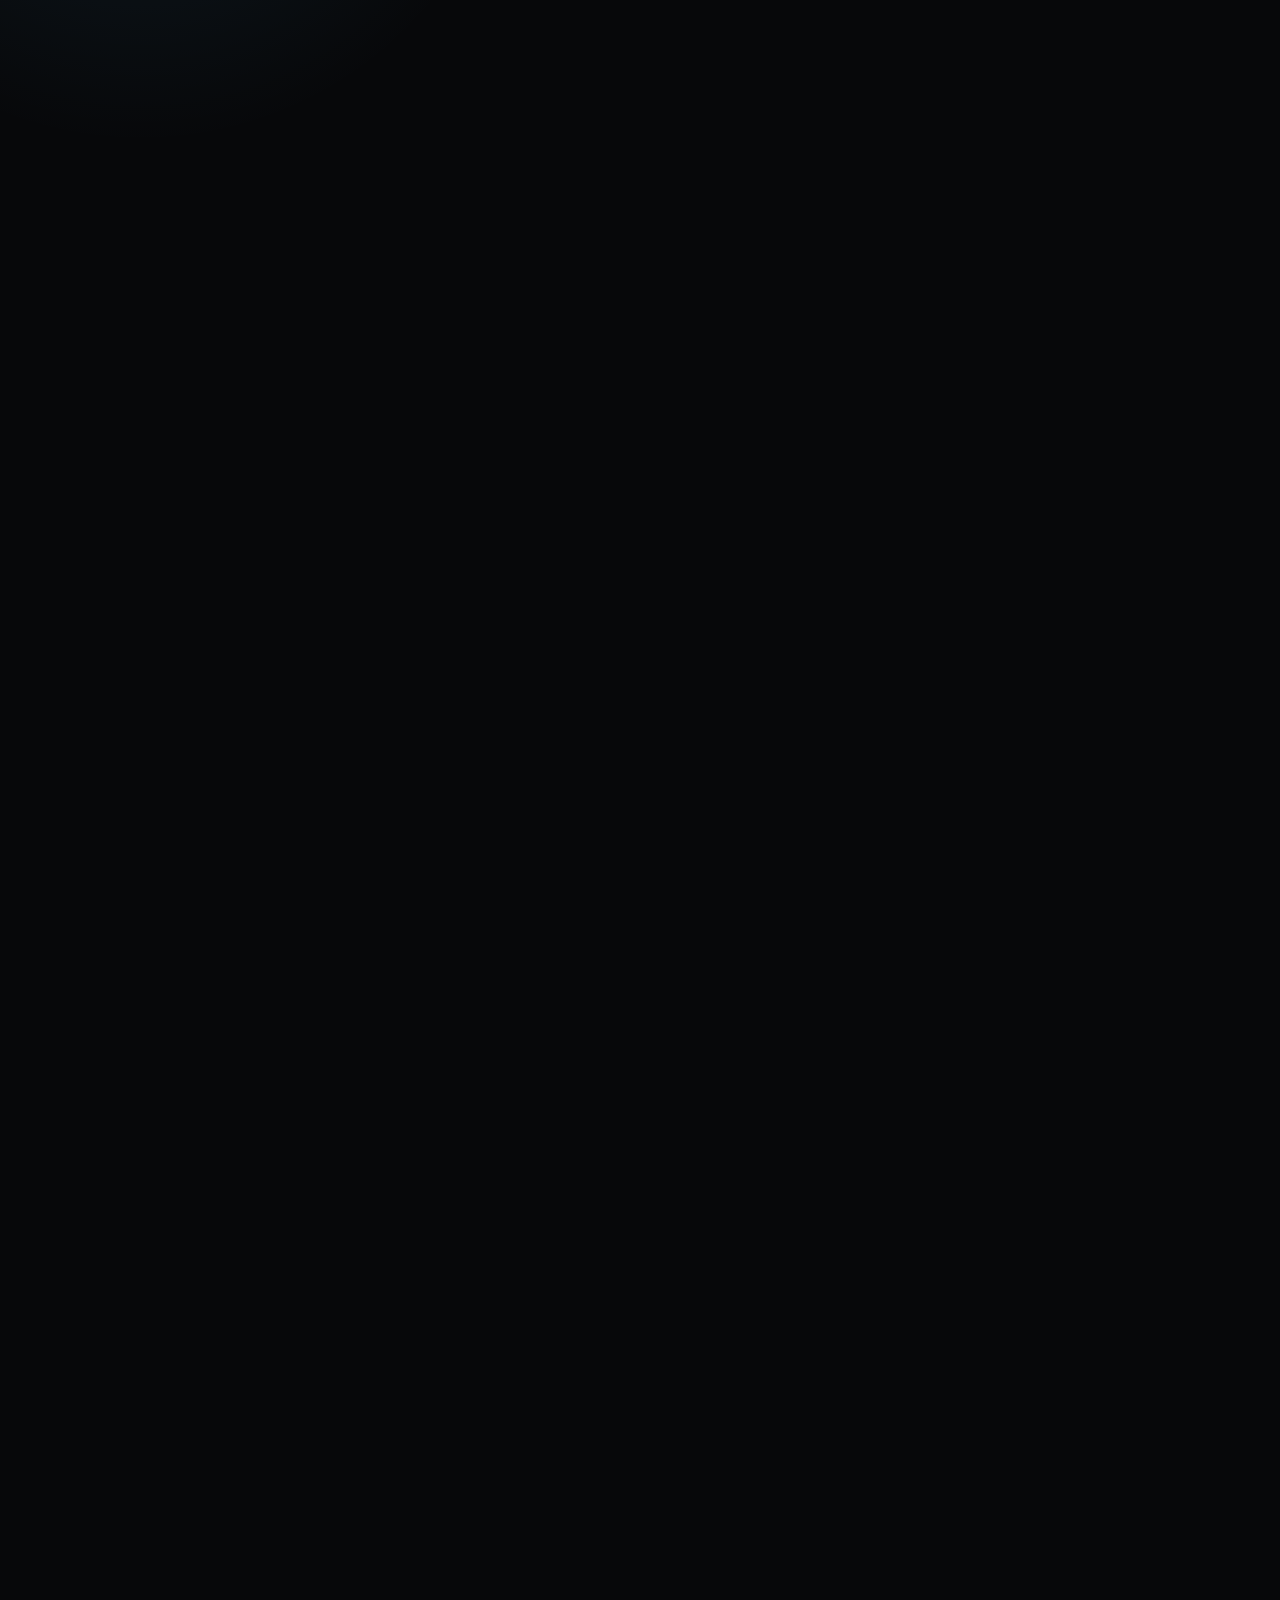
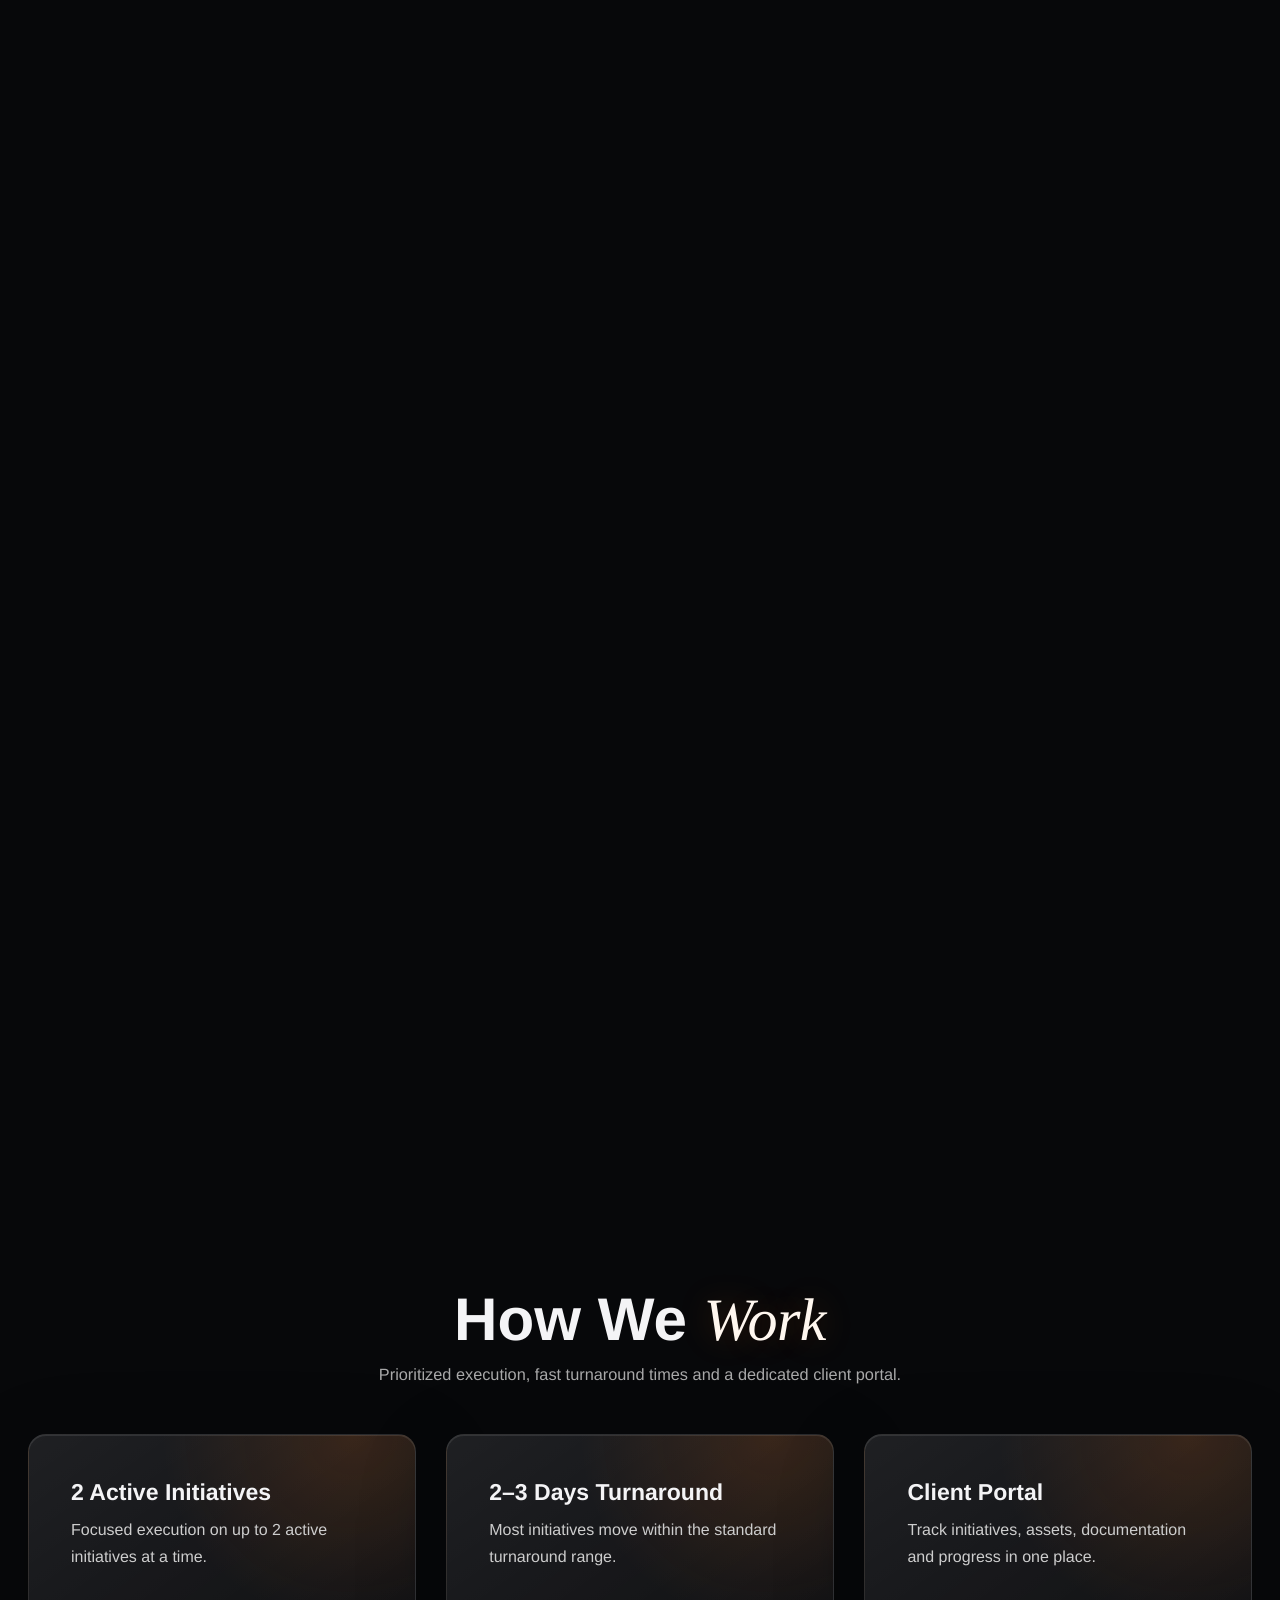
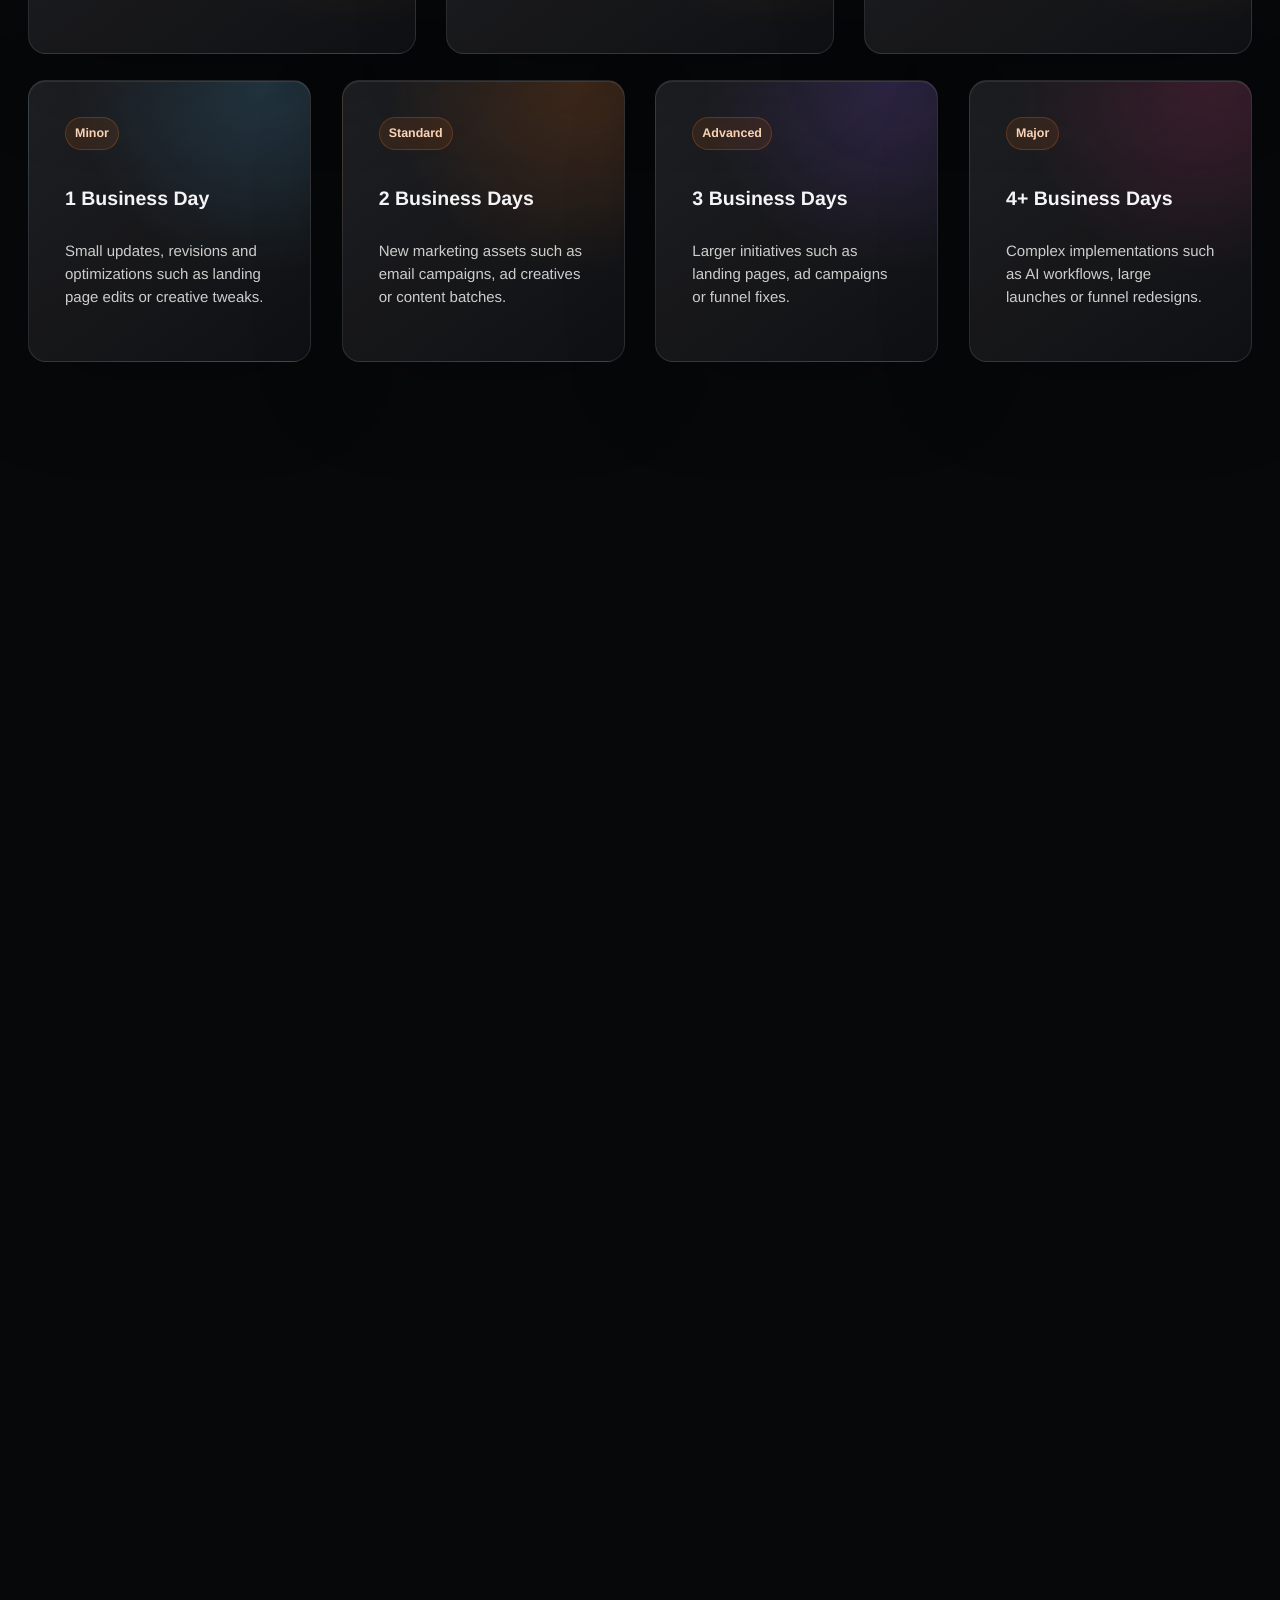
==== commit 0baa35bb: "Fix comparison table ARIA roles" ====
--- a/index.html
+++ b/index.html
@@ -598,15 +598,15 @@
             <span role="columnheader">Monthly Salary</span>
             <span role="columnheader">ReDesign Studio</span>
           </div>
-          <div class="comparison-row"><span>Marketing Manager</span><span>&euro;2,500</span><strong>Included</strong></div>
-          <div class="comparison-row"><span>Designer</span><span>&euro;1,500</span><strong>Included</strong></div>
-          <div class="comparison-row"><span>Copywriter</span><span>&euro;1,500</span><strong>Included</strong></div>
-          <div class="comparison-row"><span>Media Buyer</span><span>&euro;2,000</span><strong>Included</strong></div>
-          <div class="comparison-row"><span>Content Strategist</span><span>&euro;2,000</span><strong>Included</strong></div>
-          <div class="comparison-row"><span>Growth Strategist</span><span>&euro;3,000</span><strong>Included</strong></div>
-          <div class="comparison-row"><span>AI Specialist</span><span>&euro;2,500</span><strong>Included</strong></div>
-          <div class="comparison-row"><span>Continuous AI Modernization</span><span>Additional Cost</span><strong>Included</strong></div>
-          <div class="comparison-row"><span>Typical Monthly Investment</span><span>&asymp; &euro;15,000+</span><strong>&euro;2,500/month</strong></div>
+          <div class="comparison-row" role="row"><span role="cell">Marketing Manager</span><span role="cell">&euro;2,500</span><strong role="cell">Included</strong></div>
+          <div class="comparison-row" role="row"><span role="cell">Designer</span><span role="cell">&euro;1,500</span><strong role="cell">Included</strong></div>
+          <div class="comparison-row" role="row"><span role="cell">Copywriter</span><span role="cell">&euro;1,500</span><strong role="cell">Included</strong></div>
+          <div class="comparison-row" role="row"><span role="cell">Media Buyer</span><span role="cell">&euro;2,000</span><strong role="cell">Included</strong></div>
+          <div class="comparison-row" role="row"><span role="cell">Content Strategist</span><span role="cell">&euro;2,000</span><strong role="cell">Included</strong></div>
+          <div class="comparison-row" role="row"><span role="cell">Growth Strategist</span><span role="cell">&euro;3,000</span><strong role="cell">Included</strong></div>
+          <div class="comparison-row" role="row"><span role="cell">AI Specialist</span><span role="cell">&euro;2,500</span><strong role="cell">Included</strong></div>
+          <div class="comparison-row" role="row"><span role="cell">Continuous AI Modernization</span><span role="cell">Additional Cost</span><strong role="cell">Included</strong></div>
+          <div class="comparison-row" role="row"><span role="cell">Typical Monthly Investment</span><span role="cell">&asymp; &euro;15,000+</span><strong role="cell">&euro;2,500/month</strong></div>
         </div>
         <p class="pricing-note">Senior strategic leadership and continuous AI systems implementation.</p>
       </section>
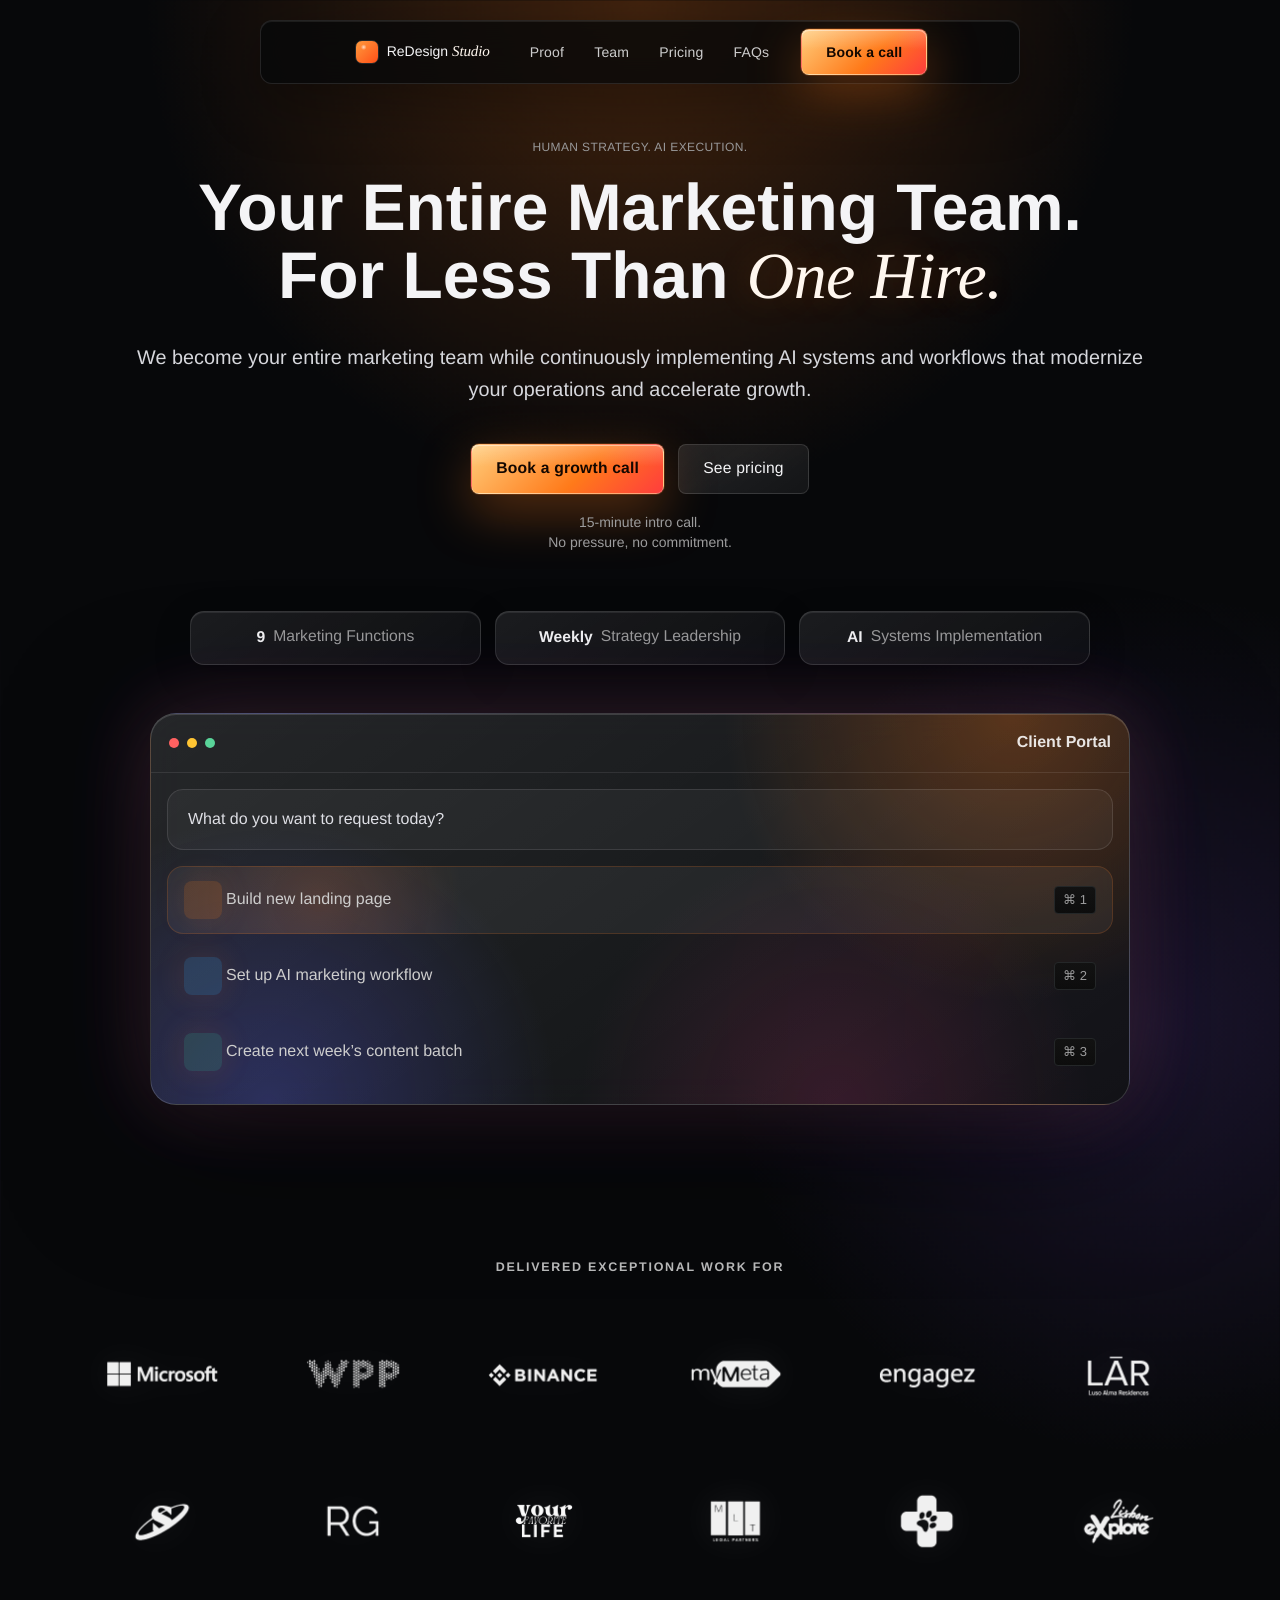
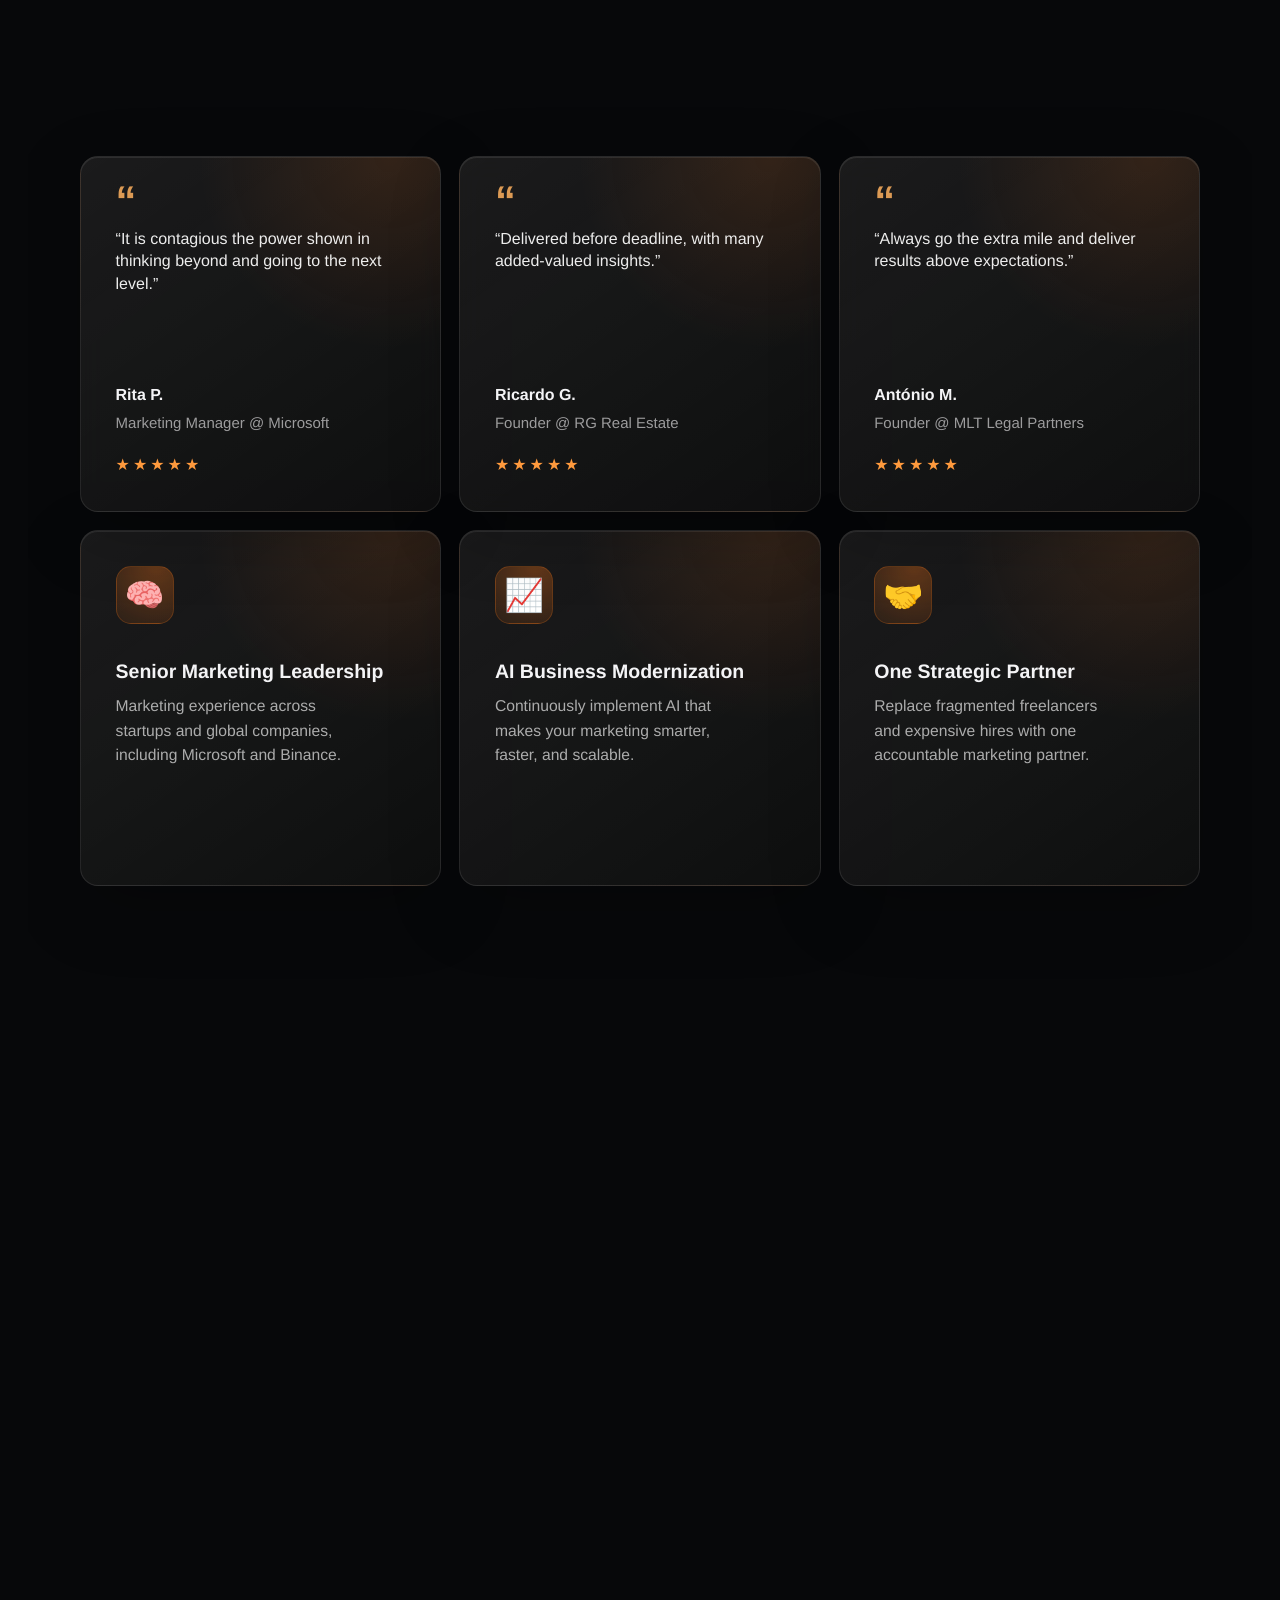
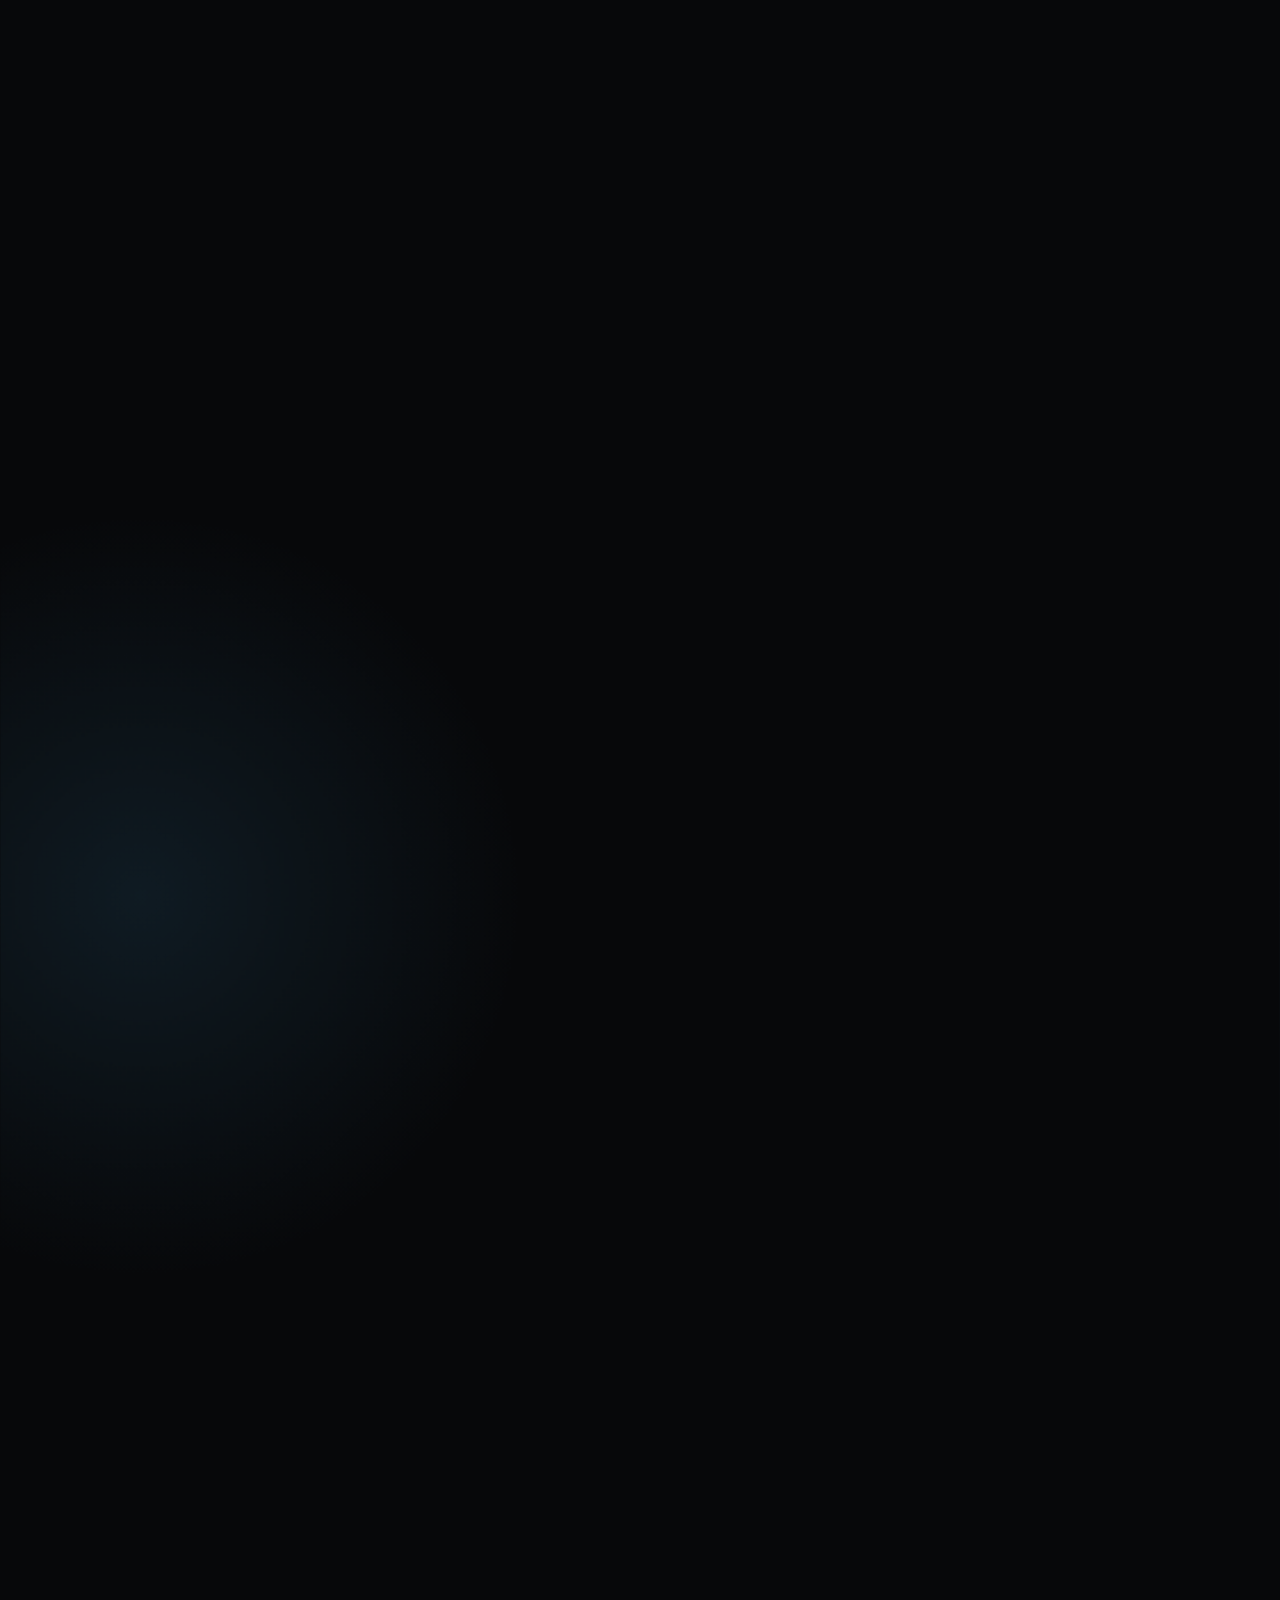
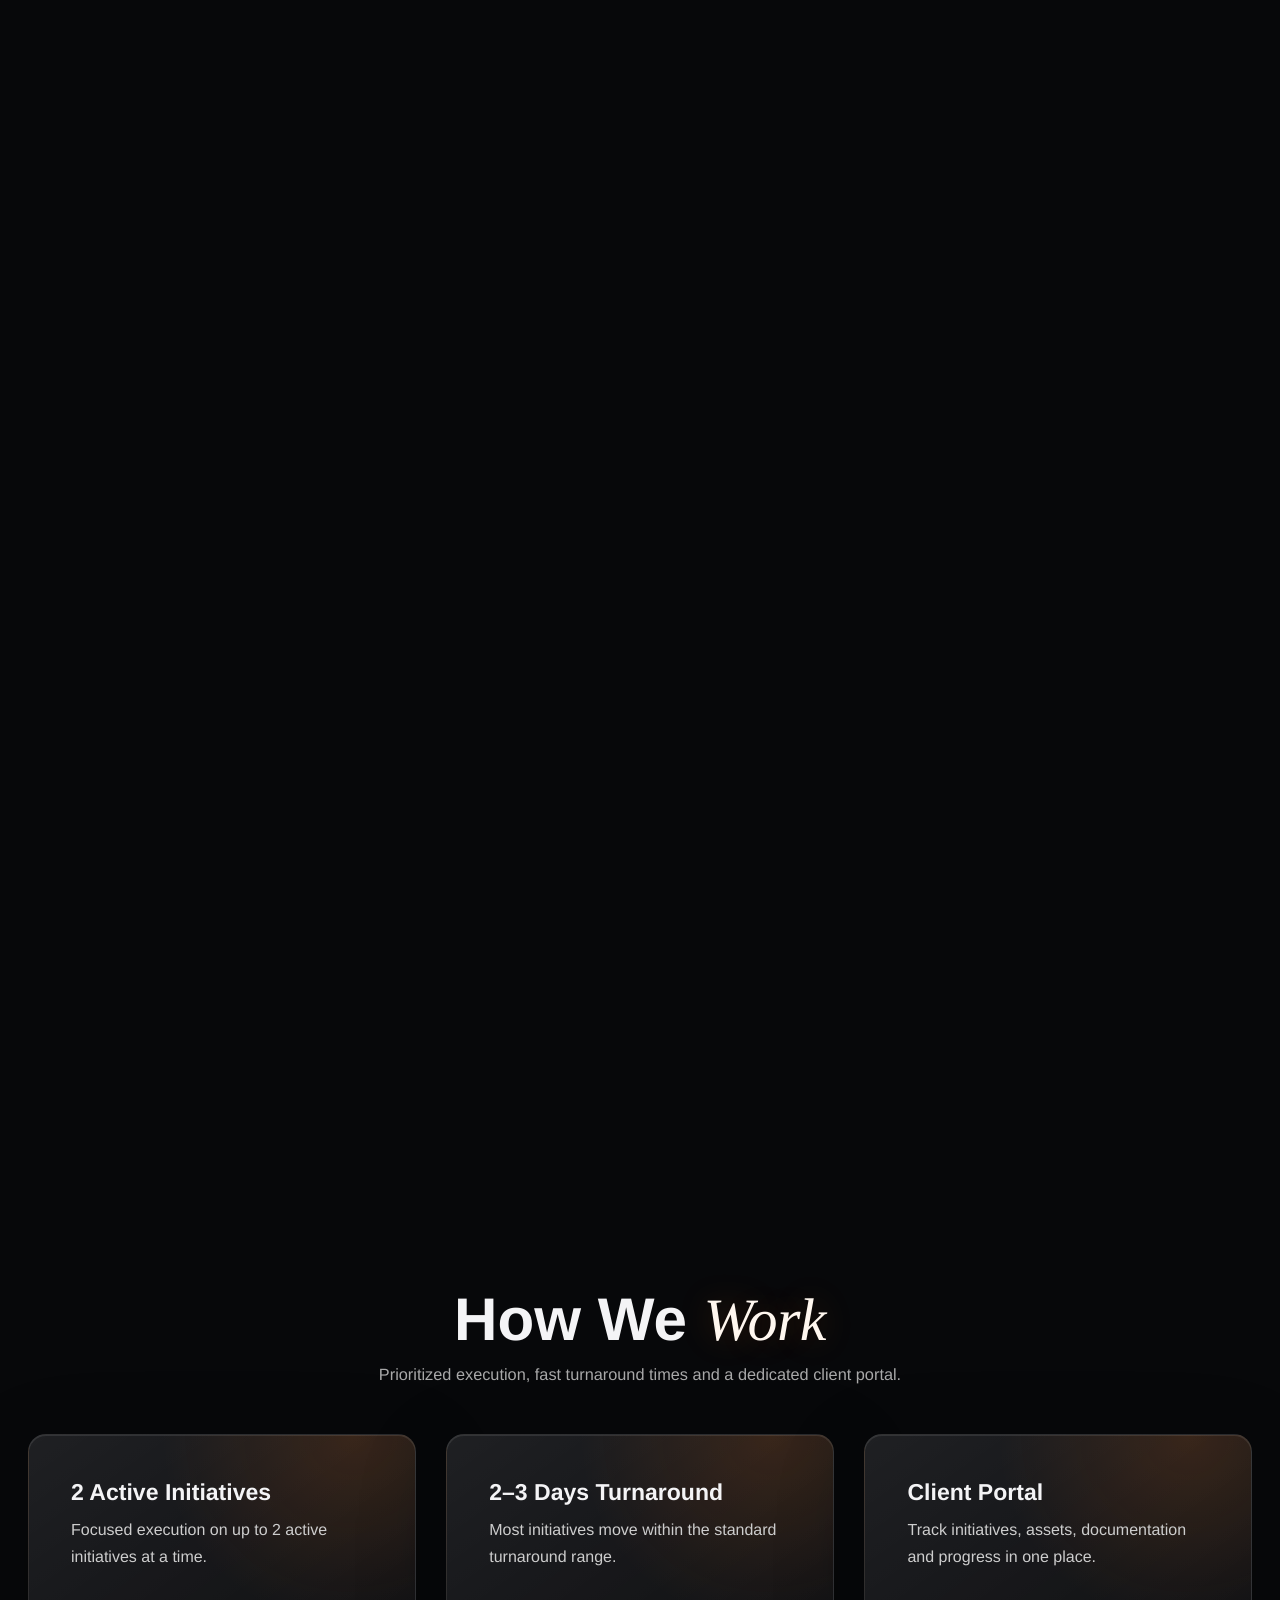
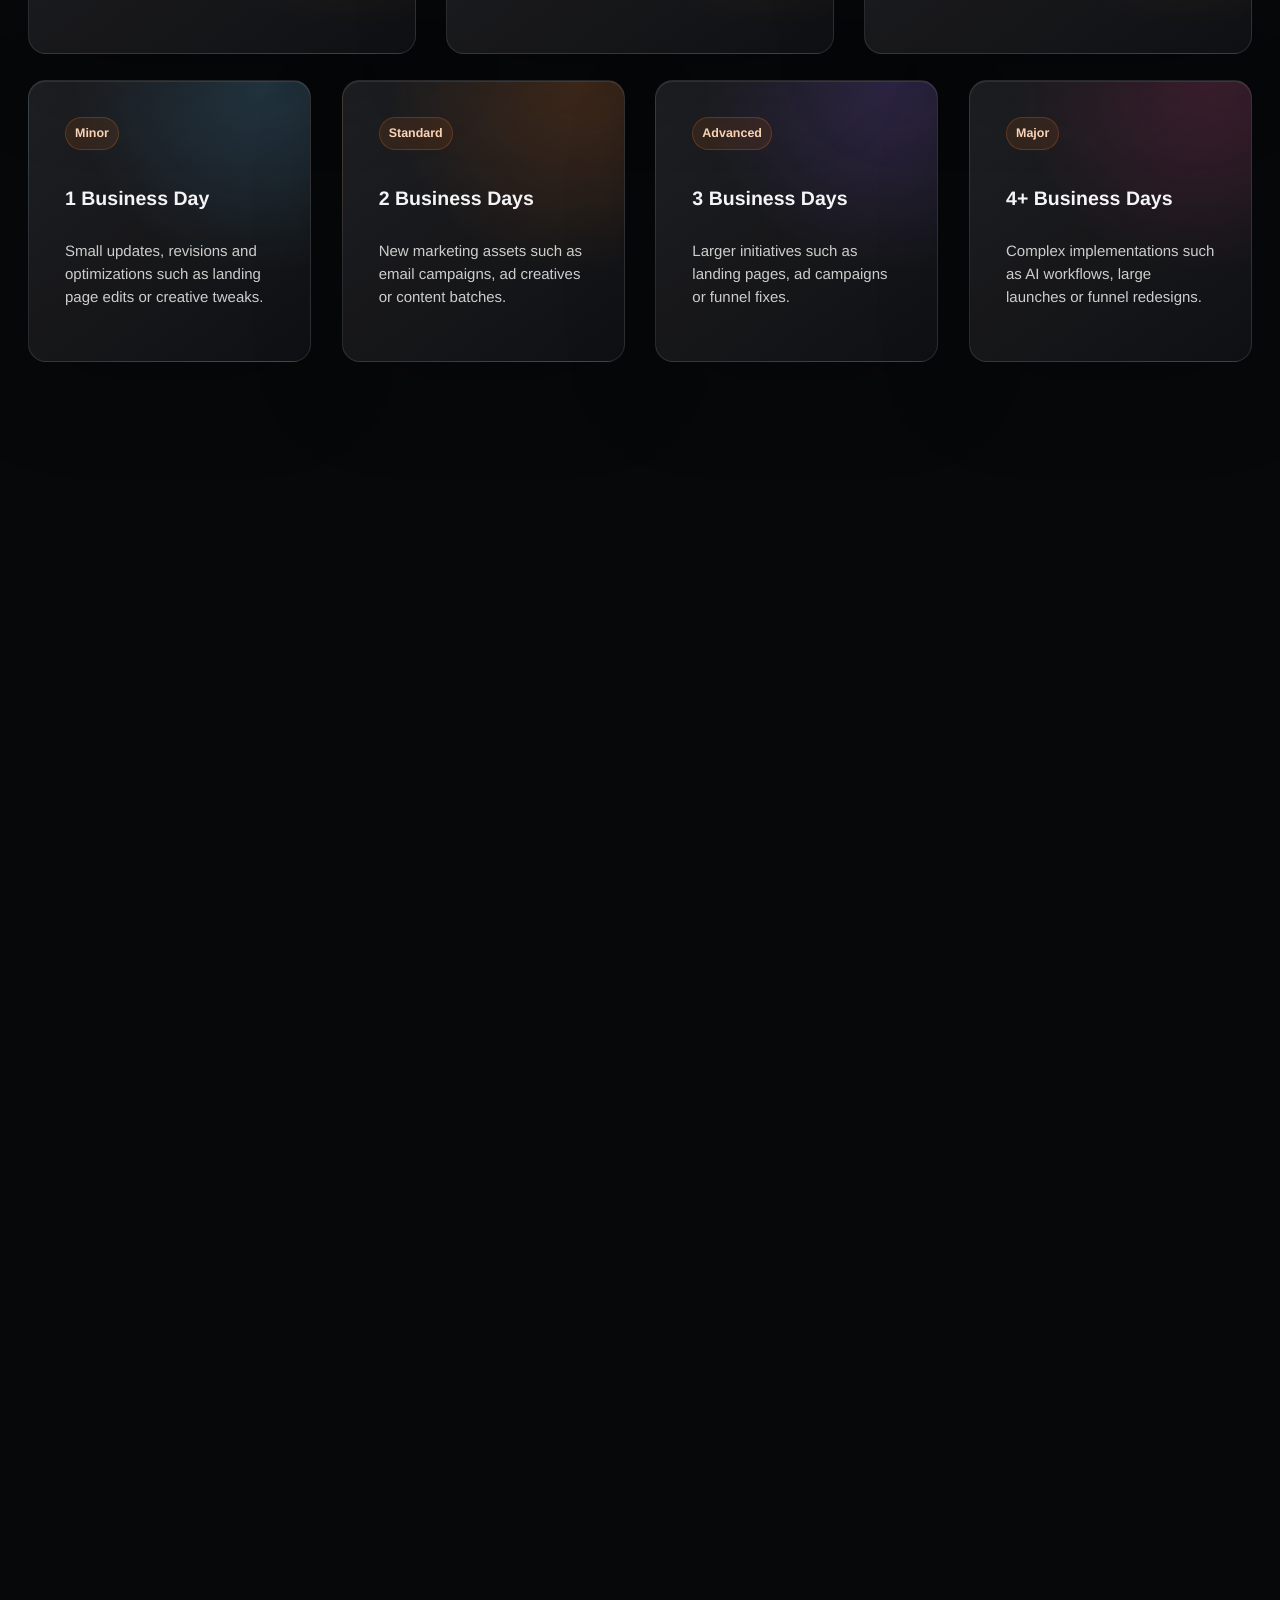
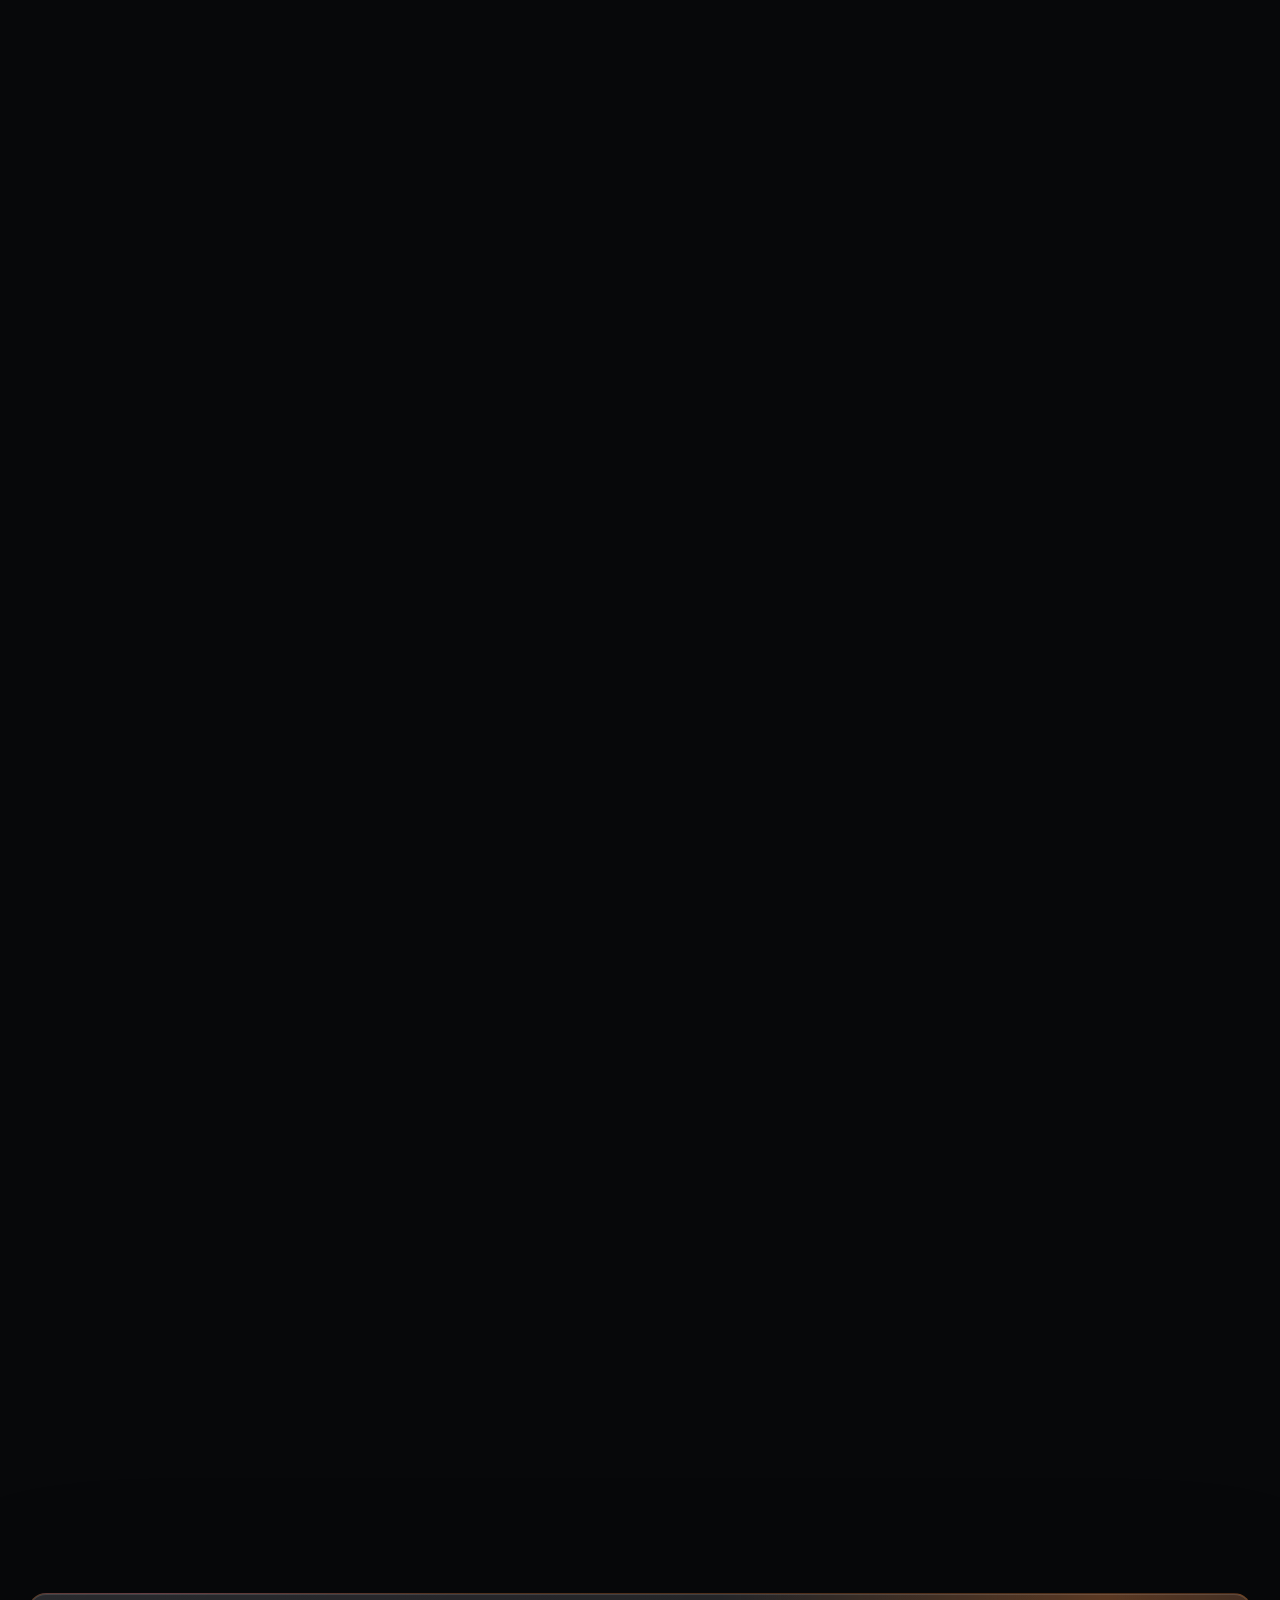
==== commit d0264521: "Reduce critical CSS requests" ====
--- a/index.html
+++ b/index.html
@@ -51,8 +51,7 @@
     />
     <meta name="twitter:image" content="https://joinredesignstudio.com/Source/Public/assets/social/redesign-studio-social-preview.png" />
     <meta name="twitter:image:alt" content="Redesign Studio AI-powered growth marketing agency preview" />
-    <link rel="stylesheet" href="./Source/Styles/styles.css?v=20260628-logo-v13" />
-    <link rel="stylesheet" href="./Source/Styles/design-system.css?v=20260630-mobile-performance-v23" />
+    <link rel="stylesheet" href="./Source/Styles/site.css?v=20260701-critical-css-v1" />
     <script type="application/ld+json">
       {
         "@context": "https://schema.org",
--- a/Source/Styles/site.css
+++ b/Source/Styles/site.css
@@ -0,0 +1,8305 @@
+:root {
+  color-scheme: dark;
+  --bg: #050506;
+  --panel: #0d0d10;
+  --panel-soft: #141419;
+  --ink: #f7f4ec;
+  --muted: #a4a0a0;
+  --line: rgba(255, 255, 255, 0.12);
+  --line-strong: rgba(255, 255, 255, 0.22);
+  --orange: #ff5b2e;
+  --yellow: #f5c84b;
+  --pink: #ff2d8f;
+  --blue: #3147ff;
+  --cyan: #35d7ff;
+  --green: #56dd8d;
+  --radius: 28px;
+  --font-sans: "Inter", "Helvetica Neue", Helvetica, Arial, -apple-system, BlinkMacSystemFont, "Segoe UI", sans-serif;
+  --font-serif: Georgia, "Times New Roman", Times, serif;
+  --font-mono: "SF Mono", SFMono-Regular, Menlo, Consolas, monospace;
+}
+
+* {
+  box-sizing: border-box;
+}
+
+html {
+  overflow-x: hidden;
+  scroll-behavior: smooth;
+}
+
+body {
+  margin: 0;
+  overflow-x: hidden;
+  background:
+    radial-gradient(circle at 78% 8%, rgba(49, 71, 255, 0.2), transparent 30rem),
+    radial-gradient(circle at 10% 28%, rgba(143, 61, 255, 0.16), transparent 28rem),
+    radial-gradient(circle at 92% 46%, rgba(255, 91, 46, 0.16), transparent 24rem),
+    var(--bg);
+  color: var(--ink);
+  font-family: var(--font-sans);
+  line-height: 1.45;
+  text-rendering: geometricPrecision;
+}
+
+body::before,
+body::after {
+  position: fixed;
+  top: 0;
+  bottom: 0;
+  z-index: -1;
+  width: 1px;
+  content: "";
+  background: var(--line);
+}
+
+body::before {
+  left: 6vw;
+}
+
+body::after {
+  right: 6vw;
+}
+
+a {
+  color: inherit;
+  text-decoration: none;
+}
+
+img {
+  display: block;
+  max-width: 100%;
+}
+
+.visually-hidden {
+  position: absolute;
+  width: 1px;
+  height: 1px;
+  padding: 0;
+  margin: -1px;
+  overflow: hidden;
+  clip: rect(0, 0, 0, 0);
+  white-space: nowrap;
+  border: 0;
+}
+
+h1,
+h2,
+h3,
+h4,
+p {
+  margin-top: 0;
+}
+
+em {
+  color: #fff2c3;
+  font-family: var(--font-serif);
+  font-style: italic;
+  font-weight: 400;
+  letter-spacing: 0;
+  line-height: 0.9;
+  text-shadow: 0 0 34px rgba(245, 200, 75, 0.18);
+}
+
+.site-header {
+  position: sticky;
+  top: 18px;
+  z-index: 10;
+  display: grid;
+  grid-template-columns: 1fr auto auto;
+  gap: 18px;
+  align-items: center;
+  width: min(1180px, calc(100% - 40px));
+  margin: 18px auto 0;
+  padding: 10px;
+  border: 1px solid var(--line);
+  border-radius: 999px;
+  background: rgba(5, 5, 6, 0.78);
+  box-shadow: 0 18px 60px rgba(0, 0, 0, 0.38);
+  backdrop-filter: blur(20px);
+}
+
+.brand {
+  display: inline-flex;
+  gap: 10px;
+  align-items: center;
+  width: fit-content;
+  padding-left: 8px;
+  font-size: 1rem;
+  font-weight: 750;
+}
+
+.brand-mark {
+  position: relative;
+  width: 34px;
+  height: 34px;
+  border-radius: 50%;
+  background: linear-gradient(135deg, var(--orange), var(--pink));
+}
+
+.brand-mark::after {
+  position: absolute;
+  inset: 11px 8px 8px;
+  content: "";
+  border-bottom: 3px solid #09090b;
+  border-radius: 0 0 999px 999px;
+}
+
+.nav-links {
+  display: flex;
+  gap: 2px;
+  align-items: center;
+  padding: 3px;
+  border-radius: 999px;
+  background: rgba(255, 255, 255, 0.05);
+}
+
+.nav-links a,
+.nav-cta {
+  display: inline-flex;
+  align-items: center;
+  justify-content: center;
+  min-height: 40px;
+  padding: 0 14px;
+  border-radius: 999px;
+  color: var(--muted);
+  font-size: 0.9rem;
+  font-weight: 700;
+}
+
+.nav-links a:hover {
+  color: var(--ink);
+  background: rgba(255, 255, 255, 0.1);
+}
+
+.nav-cta {
+  color: #09090b;
+  background: var(--ink);
+}
+
+.hero,
+.section,
+.contact-section {
+  width: min(1180px, calc(100% - 40px));
+  margin-inline: auto;
+}
+
+.hero {
+  display: grid;
+  grid-template-columns: minmax(0, 0.92fr) minmax(380px, 0.88fr);
+  gap: 54px;
+  align-items: center;
+  min-height: calc(100vh - 120px);
+  padding: 48px 0 58px;
+}
+
+.eyebrow {
+  margin-bottom: 18px;
+  color: var(--yellow);
+  font-family: var(--font-mono);
+  font-size: 0.78rem;
+  font-weight: 700;
+  text-transform: uppercase;
+}
+
+h1 {
+  max-width: 760px;
+  margin-bottom: 26px;
+  font-size: 4.35rem;
+  font-weight: 560;
+  line-height: 0.95;
+}
+
+.hero-text {
+  max-width: 640px;
+  margin-bottom: 28px;
+  color: var(--muted);
+  font-size: 1.22rem;
+  font-weight: 520;
+}
+
+.hero-actions {
+  display: flex;
+  flex-wrap: wrap;
+  gap: 12px;
+  margin-bottom: 28px;
+}
+
+.button {
+  display: inline-flex;
+  align-items: center;
+  justify-content: center;
+  min-height: 52px;
+  padding: 0 22px;
+  border: 1px solid var(--line-strong);
+  border-radius: 999px;
+  font-weight: 760;
+  transition: transform 160ms ease, border-color 160ms ease, background 160ms ease;
+}
+
+.button:hover {
+  transform: translateY(-2px);
+}
+
+.button.primary {
+  border-color: transparent;
+  background: var(--ink);
+  color: #09090b;
+}
+
+.button.secondary {
+  color: var(--ink);
+  background: rgba(255, 255, 255, 0.06);
+}
+
+.hero-metrics {
+  display: flex;
+  flex-wrap: wrap;
+  gap: 10px;
+}
+
+.hero-metrics span {
+  display: inline-flex;
+  gap: 8px;
+  align-items: center;
+  min-height: 38px;
+  padding: 0 13px;
+  border: 1px solid var(--line);
+  border-radius: 999px;
+  color: var(--muted);
+  font-size: 0.9rem;
+}
+
+.hero-metrics strong {
+  color: var(--ink);
+}
+
+.section {
+  position: relative;
+  padding: 104px 0;
+}
+
+.section::before {
+  position: absolute;
+  inset: 24px 0 auto auto;
+  z-index: -1;
+  width: 20rem;
+  height: 20rem;
+  content: "";
+  border-radius: 50%;
+  background: radial-gradient(circle, rgba(49, 71, 255, 0.12), transparent 68%);
+  pointer-events: none;
+}
+
+.section-heading {
+  max-width: 860px;
+  margin-bottom: 44px;
+}
+
+.section-heading.centered {
+  margin-inline: auto;
+  text-align: center;
+}
+
+h2 {
+  margin-bottom: 0;
+  font-size: 4.4rem;
+  font-weight: 560;
+  line-height: 1;
+}
+
+.section-heading > p:not(.eyebrow) {
+  max-width: 720px;
+  margin: 20px auto 0;
+  color: var(--muted);
+  font-size: 1.12rem;
+}
+
+.split-heading {
+  display: grid;
+  grid-template-columns: minmax(0, 0.9fr) minmax(320px, 0.75fr);
+  gap: 44px;
+  align-items: end;
+  margin-bottom: 42px;
+}
+
+.split-heading > p {
+  margin-bottom: 6px;
+  color: var(--muted);
+  font-size: 1.16rem;
+}
+
+.proof-strip {
+  display: grid;
+  grid-template-columns: repeat(4, minmax(0, 1fr));
+  gap: 14px;
+}
+
+.proof-strip span {
+  display: flex;
+  min-height: 104px;
+  align-items: end;
+  padding: 18px;
+  overflow: hidden;
+  border: 1px solid var(--line);
+  border-radius: 22px;
+  background:
+    radial-gradient(circle at 82% 12%, rgba(255, 45, 143, 0.36), transparent 8rem),
+    linear-gradient(145deg, rgba(255, 255, 255, 0.075), rgba(255, 255, 255, 0.02)),
+    #101015;
+  box-shadow: inset 0 1px rgba(255, 255, 255, 0.1);
+  color: var(--ink);
+  font-weight: 760;
+}
+
+.proof-strip span:nth-child(2) {
+  background:
+    radial-gradient(circle at 82% 12%, rgba(49, 71, 255, 0.46), transparent 8rem),
+    linear-gradient(145deg, rgba(255, 255, 255, 0.075), rgba(255, 255, 255, 0.02)),
+    #101015;
+}
+
+.proof-strip span:nth-child(3) {
+  background:
+    radial-gradient(circle at 82% 12%, rgba(255, 91, 46, 0.42), transparent 8rem),
+    linear-gradient(145deg, rgba(255, 255, 255, 0.075), rgba(255, 255, 255, 0.02)),
+    #101015;
+}
+
+.proof-strip span:nth-child(4) {
+  background:
+    radial-gradient(circle at 82% 12%, rgba(245, 200, 75, 0.34), transparent 8rem),
+    linear-gradient(145deg, rgba(255, 255, 255, 0.075), rgba(255, 255, 255, 0.02)),
+    #101015;
+}
+
+.process-grid,
+.project-grid {
+  display: grid;
+  grid-template-columns: repeat(3, minmax(0, 1fr));
+  gap: 18px;
+}
+
+.feature-card,
+.project-grid article {
+  position: relative;
+  min-height: 350px;
+  padding: 28px;
+  overflow: hidden;
+  border: 1px solid var(--line);
+  border-radius: var(--radius);
+  background: var(--panel);
+}
+
+.feature-card {
+  display: flex;
+  flex-direction: column;
+  justify-content: flex-end;
+  background:
+    linear-gradient(145deg, rgba(255, 255, 255, 0.08), rgba(255, 255, 255, 0.02)),
+    radial-gradient(circle at 74% 16%, rgba(255, 255, 255, 0.12), transparent 10rem),
+    #101015;
+  box-shadow: inset 0 1px rgba(255, 255, 255, 0.12);
+}
+
+.feature-card::after,
+.service-grid article::after,
+.project-grid article::after {
+  position: absolute;
+  right: 0;
+  bottom: 0;
+  left: 0;
+  height: 42%;
+  content: "";
+  background: radial-gradient(ellipse at 55% 100%, rgba(49, 71, 255, 0.5), transparent 66%);
+  opacity: 0.82;
+  pointer-events: none;
+}
+
+.feature-card > *,
+.service-grid article > *,
+.project-grid article > * {
+  position: relative;
+  z-index: 1;
+}
+
+.feature-card.warm {
+  background:
+    linear-gradient(145deg, rgba(255, 255, 255, 0.08), rgba(255, 255, 255, 0.02)),
+    radial-gradient(circle at 74% 12%, rgba(245, 200, 75, 0.44), transparent 9rem),
+    radial-gradient(circle at 15% 90%, rgba(255, 45, 143, 0.36), transparent 11rem),
+    #101015;
+}
+
+.feature-card.blue {
+  background:
+    linear-gradient(145deg, rgba(255, 255, 255, 0.08), rgba(255, 255, 255, 0.02)),
+    radial-gradient(circle at 84% 18%, rgba(53, 215, 255, 0.4), transparent 9rem),
+    radial-gradient(circle at 20% 90%, rgba(49, 71, 255, 0.62), transparent 13rem),
+    #101015;
+}
+
+.feature-card.red {
+  background:
+    linear-gradient(145deg, rgba(255, 255, 255, 0.08), rgba(255, 255, 255, 0.02)),
+    radial-gradient(circle at 82% 16%, rgba(255, 91, 46, 0.54), transparent 10rem),
+    radial-gradient(circle at 18% 90%, rgba(255, 45, 143, 0.44), transparent 12rem),
+    #101015;
+}
+
+.feature-card.warm::after { background: radial-gradient(ellipse at 55% 100%, rgba(245, 200, 75, 0.72), transparent 66%); }
+.feature-card.blue::after { background: radial-gradient(ellipse at 55% 100%, rgba(49, 71, 255, 0.82), transparent 66%); }
+.feature-card.red::after { background: radial-gradient(ellipse at 55% 100%, rgba(255, 91, 46, 0.78), transparent 66%); }
+
+.card-number,
+.project-grid span {
+  display: inline-grid;
+  place-items: center;
+  width: 46px;
+  height: 46px;
+  margin-bottom: auto;
+  border: 1px solid var(--line-strong);
+  border-radius: 15px;
+  color: var(--ink);
+  background: rgba(255, 255, 255, 0.06);
+  box-shadow: inset 0 0 24px rgba(255, 255, 255, 0.05);
+  font-weight: 760;
+}
+
+.feature-card h3,
+.service-grid h3,
+.benefit-grid h3,
+.project-grid h3 {
+  margin-bottom: 10px;
+  font-size: 1.5rem;
+  line-height: 1.08;
+}
+
+.feature-card p,
+.service-grid p,
+.benefit-grid p,
+.project-grid p {
+  margin-bottom: 0;
+  color: rgba(247, 244, 236, 0.72);
+}
+
+.benefit-grid {
+  display: grid;
+  grid-template-columns: repeat(5, minmax(0, 1fr));
+  gap: 18px;
+}
+
+.benefit-grid article {
+  min-width: 0;
+  padding: 14px;
+  border: 1px solid transparent;
+  border-radius: 26px;
+  transition: border-color 160ms ease, background 160ms ease;
+}
+
+.benefit-grid article:hover {
+  border-color: var(--line);
+  background: rgba(255, 255, 255, 0.035);
+}
+
+.tile-art {
+  position: relative;
+  display: grid;
+  width: 100%;
+  aspect-ratio: 1 / 1;
+  margin-bottom: 20px;
+  overflow: hidden;
+  place-items: center;
+  border-radius: 24px;
+  background: var(--panel-soft);
+  box-shadow:
+    inset 0 1px rgba(255, 255, 255, 0.14),
+    0 16px 44px rgba(0, 0, 0, 0.3);
+}
+
+.tile-art span {
+  width: 68px;
+  height: 68px;
+  border: 7px solid rgba(255, 255, 255, 0.8);
+  border-radius: 18px;
+}
+
+.tile-art.yellow { background: radial-gradient(circle at 75% 12%, var(--orange), transparent 30%), linear-gradient(135deg, var(--yellow), #d88f00); }
+.tile-art.violet { background: radial-gradient(circle at 74% 16%, var(--yellow), transparent 26%), linear-gradient(135deg, var(--blue), var(--pink)); }
+.tile-art.orange { background: radial-gradient(circle at 74% 20%, var(--blue), transparent 28%), linear-gradient(135deg, var(--orange), #d81f00); }
+.tile-art.green { background: radial-gradient(circle at 32% 34%, var(--pink), transparent 34%), linear-gradient(135deg, var(--green), #1212b8); }
+.tile-art.cyan { background: radial-gradient(circle at 72% 18%, var(--pink), transparent 30%), linear-gradient(135deg, var(--cyan), var(--blue)); }
+
+.included-section {
+  border-top: 1px solid var(--line);
+}
+
+.service-grid {
+  display: grid;
+  grid-template-columns: repeat(4, minmax(0, 1fr));
+  gap: 18px;
+  overflow: visible;
+  border: 0;
+  border-radius: 0;
+  background: transparent;
+}
+
+.service-grid article {
+  position: relative;
+  min-height: 220px;
+  overflow: hidden;
+  padding: 74px 24px 24px;
+  border: 1px solid var(--line);
+  border-radius: 24px;
+  background:
+    linear-gradient(145deg, rgba(255, 255, 255, 0.075), rgba(255, 255, 255, 0.025)),
+    #101015;
+  box-shadow: inset 0 1px rgba(255, 255, 255, 0.12);
+}
+
+.service-grid article::before {
+  position: absolute;
+  top: 22px;
+  left: 22px;
+  z-index: 1;
+  display: grid;
+  width: 38px;
+  height: 38px;
+  content: "↗";
+  place-items: center;
+  border: 1px solid rgba(255, 255, 255, 0.16);
+  border-radius: 12px;
+  color: var(--ink);
+  background: rgba(49, 71, 255, 0.28);
+  box-shadow: 0 0 34px rgba(49, 71, 255, 0.28);
+}
+
+.service-grid article:nth-child(2n)::before { background: rgba(255, 45, 143, 0.24); box-shadow: 0 0 34px rgba(255, 45, 143, 0.24); }
+.service-grid article:nth-child(3n)::before { background: rgba(255, 91, 46, 0.26); box-shadow: 0 0 34px rgba(255, 91, 46, 0.26); }
+.service-grid article:nth-child(4n)::before { background: rgba(245, 200, 75, 0.24); box-shadow: 0 0 34px rgba(245, 200, 75, 0.22); }
+.service-grid article:nth-child(2n)::after { background: radial-gradient(ellipse at 55% 100%, rgba(255, 45, 143, 0.52), transparent 66%); }
+.service-grid article:nth-child(3n)::after { background: radial-gradient(ellipse at 55% 100%, rgba(255, 91, 46, 0.56), transparent 66%); }
+.service-grid article:nth-child(4n)::after { background: radial-gradient(ellipse at 55% 100%, rgba(245, 200, 75, 0.5), transparent 66%); }
+
+.operating-section {
+  border-top: 1px solid var(--line);
+}
+
+.operating-grid {
+  display: grid;
+  grid-template-columns: repeat(5, minmax(0, 1fr));
+  gap: 14px;
+}
+
+.operating-grid article {
+  position: relative;
+  min-height: 210px;
+  padding: 72px 18px 18px;
+  overflow: hidden;
+  border: 1px solid var(--line);
+  border-radius: 22px;
+  background:
+    linear-gradient(145deg, rgba(255, 255, 255, 0.068), rgba(255, 255, 255, 0.018)),
+    #0d0d10;
+  box-shadow: inset 0 1px rgba(255, 255, 255, 0.1);
+}
+
+.operating-grid article::before {
+  position: absolute;
+  top: 20px;
+  left: 18px;
+  display: grid;
+  width: 38px;
+  height: 38px;
+  content: "";
+  place-items: center;
+  border: 1px solid rgba(255, 255, 255, 0.14);
+  border-radius: 12px;
+  background:
+    radial-gradient(circle at 60% 40%, rgba(255, 255, 255, 0.58), transparent 0.22rem),
+    radial-gradient(circle at 45% 55%, rgba(49, 71, 255, 0.72), transparent 1.15rem),
+    rgba(255, 255, 255, 0.06);
+  box-shadow: 0 0 34px rgba(49, 71, 255, 0.22);
+}
+
+.operating-grid article:nth-child(2n)::before {
+  background:
+    radial-gradient(circle at 60% 40%, rgba(255, 255, 255, 0.58), transparent 0.22rem),
+    radial-gradient(circle at 45% 55%, rgba(255, 45, 143, 0.72), transparent 1.15rem),
+    rgba(255, 255, 255, 0.06);
+  box-shadow: 0 0 34px rgba(255, 45, 143, 0.22);
+}
+
+.operating-grid article:nth-child(3n)::before {
+  background:
+    radial-gradient(circle at 60% 40%, rgba(255, 255, 255, 0.58), transparent 0.22rem),
+    radial-gradient(circle at 45% 55%, rgba(255, 91, 46, 0.72), transparent 1.15rem),
+    rgba(255, 255, 255, 0.06);
+  box-shadow: 0 0 34px rgba(255, 91, 46, 0.22);
+}
+
+.operating-grid h3,
+.pricing-card h3,
+.timeline-grid h3 {
+  margin-bottom: 10px;
+  font-size: 1.42rem;
+  line-height: 1.08;
+}
+
+.operating-grid p,
+.pricing-card p,
+.timeline-grid li {
+  margin-bottom: 0;
+  color: rgba(247, 244, 236, 0.72);
+}
+
+.scope-section {
+  border-top: 1px solid var(--line);
+}
+
+.scope-list {
+  display: grid;
+  gap: 12px;
+}
+
+.scope-list details,
+.faq-list details {
+  border: 1px solid var(--line);
+  border-radius: 18px;
+  background:
+    linear-gradient(145deg, rgba(255, 255, 255, 0.07), rgba(255, 255, 255, 0.025)),
+    rgba(255, 255, 255, 0.02);
+  box-shadow: inset 0 1px rgba(255, 255, 255, 0.1);
+}
+
+.scope-list summary,
+.faq-list summary {
+  cursor: pointer;
+  list-style: none;
+}
+
+.scope-list summary::-webkit-details-marker,
+.faq-list summary::-webkit-details-marker {
+  display: none;
+}
+
+.scope-list summary {
+  display: grid;
+  grid-template-columns: minmax(0, 1fr) auto;
+  gap: 20px;
+  align-items: center;
+  padding: 22px 24px;
+}
+
+.scope-list summary span {
+  font-size: 1.2rem;
+  font-weight: 760;
+}
+
+.scope-list summary small {
+  color: var(--muted);
+  font-weight: 650;
+}
+
+.scope-list summary::after,
+.faq-list summary::after {
+  content: "+";
+  color: var(--yellow);
+}
+
+.scope-list details[open] summary::after,
+.faq-list details[open] summary::after {
+  content: "-";
+}
+
+.scope-body {
+  display: grid;
+  grid-template-columns: 1fr 1fr;
+  gap: 18px;
+  padding: 0 24px 24px;
+}
+
+.scope-body div {
+  padding: 18px;
+  border: 1px solid rgba(255, 255, 255, 0.08);
+  border-radius: 14px;
+  background: rgba(0, 0, 0, 0.18);
+}
+
+.scope-body h4,
+.scope-body .scope-label {
+  margin-bottom: 8px;
+  color: var(--ink);
+}
+
+.scope-body .scope-label {
+  font-weight: 700;
+}
+
+.scope-body p {
+  margin-bottom: 0;
+  color: var(--muted);
+}
+
+.scope-body ul,
+.timeline-grid ul,
+.plan-list {
+  margin: 0;
+  padding: 0;
+  list-style: none;
+}
+
+.scope-body li {
+  position: relative;
+  padding-left: 18px;
+  color: var(--muted);
+}
+
+.scope-body li + li {
+  margin-top: 8px;
+}
+
+.scope-body li::before {
+  position: absolute;
+  top: 0.63em;
+  left: 0;
+  width: 6px;
+  height: 6px;
+  content: "";
+  border-radius: 50%;
+  background: var(--yellow);
+}
+
+.pricing-section,
+.first-month-section {
+  border-top: 1px solid var(--line);
+}
+
+.pricing-grid {
+  display: grid;
+  grid-template-columns: minmax(0, 1.05fr) minmax(320px, 0.75fr);
+  gap: 18px;
+  align-items: stretch;
+}
+
+.pricing-card {
+  position: relative;
+  display: flex;
+  min-height: 560px;
+  flex-direction: column;
+  padding: 36px;
+  overflow: hidden;
+  border: 1px solid var(--line);
+  border-radius: 30px;
+  background:
+    linear-gradient(145deg, rgba(255, 255, 255, 0.075), rgba(255, 255, 255, 0.018)),
+    #0b0b0e;
+  box-shadow:
+    inset 0 1px rgba(255, 255, 255, 0.12),
+    0 32px 90px rgba(0, 0, 0, 0.32);
+}
+
+.pricing-card::after {
+  position: absolute;
+  right: 0;
+  bottom: 0;
+  left: 0;
+  height: 48%;
+  content: "";
+  background: radial-gradient(ellipse at 50% 100%, rgba(49, 71, 255, 0.56), transparent 68%);
+  opacity: 0.8;
+  pointer-events: none;
+}
+
+.pricing-card.featured::after {
+  background:
+    radial-gradient(ellipse at 22% 100%, rgba(255, 45, 143, 0.38), transparent 54%),
+    radial-gradient(ellipse at 76% 100%, rgba(245, 200, 75, 0.46), transparent 60%);
+}
+
+.capacity-card::after {
+  background: radial-gradient(ellipse at 55% 100%, rgba(255, 91, 46, 0.5), transparent 66%);
+}
+
+.pricing-card > * {
+  position: relative;
+  z-index: 1;
+}
+
+.pricing-card h3 {
+  margin-bottom: 18px;
+  font-size: 4rem;
+  letter-spacing: 0;
+}
+
+.capacity-card h3 {
+  font-size: 3.15rem;
+}
+
+.pricing-card h3 span {
+  color: var(--muted);
+  font-size: 1.16rem;
+  font-weight: 680;
+}
+
+.intro-price {
+  display: inline-flex;
+  width: fit-content;
+  min-height: 38px;
+  align-items: center;
+  margin-bottom: 22px;
+  padding: 0 13px;
+  border: 1px solid rgba(245, 200, 75, 0.38);
+  border-radius: 999px;
+  color: #ffe4a1;
+  background: rgba(245, 200, 75, 0.09);
+  font-weight: 760;
+}
+
+.plan-list {
+  display: grid;
+  gap: 12px;
+  margin: 28px 0 30px;
+}
+
+.plan-list li {
+  position: relative;
+  padding-left: 26px;
+  color: rgba(247, 244, 236, 0.78);
+  font-weight: 650;
+}
+
+.plan-list li::before {
+  position: absolute;
+  top: 0.55em;
+  left: 0;
+  width: 10px;
+  height: 10px;
+  content: "";
+  border-radius: 50%;
+  background: linear-gradient(135deg, var(--yellow), var(--orange));
+  box-shadow: 0 0 18px rgba(245, 200, 75, 0.34);
+}
+
+.pricing-card .button {
+  width: fit-content;
+  margin-top: auto;
+}
+
+.timeline-grid {
+  display: grid;
+  grid-template-columns: repeat(3, minmax(0, 1fr));
+  gap: 18px;
+}
+
+.timeline-grid article {
+  position: relative;
+  min-height: 360px;
+  padding: 28px;
+  overflow: hidden;
+  border: 1px solid var(--line);
+  border-radius: var(--radius);
+  background:
+    linear-gradient(145deg, rgba(255, 255, 255, 0.075), rgba(255, 255, 255, 0.018)),
+    #101015;
+  box-shadow: inset 0 1px rgba(255, 255, 255, 0.11);
+}
+
+.timeline-grid article::after {
+  position: absolute;
+  right: 0;
+  bottom: 0;
+  left: 0;
+  height: 44%;
+  content: "";
+  background: radial-gradient(ellipse at 55% 100%, rgba(49, 71, 255, 0.5), transparent 66%);
+  opacity: 0.82;
+  pointer-events: none;
+}
+
+.timeline-grid article:nth-child(2)::after {
+  background: radial-gradient(ellipse at 55% 100%, rgba(255, 45, 143, 0.52), transparent 66%);
+}
+
+.timeline-grid article:nth-child(3)::after {
+  background: radial-gradient(ellipse at 55% 100%, rgba(255, 91, 46, 0.52), transparent 66%);
+}
+
+.timeline-grid article > * {
+  position: relative;
+  z-index: 1;
+}
+
+.timeline-grid span {
+  display: inline-flex;
+  min-height: 36px;
+  align-items: center;
+  margin-bottom: 86px;
+  padding: 0 12px;
+  border: 1px solid var(--line-strong);
+  border-radius: 999px;
+  color: var(--ink);
+  background: rgba(255, 255, 255, 0.06);
+  font-weight: 760;
+}
+
+.timeline-grid li {
+  position: relative;
+  padding-left: 18px;
+}
+
+.timeline-grid li + li {
+  margin-top: 8px;
+}
+
+.timeline-grid li::before {
+  position: absolute;
+  top: 0.62em;
+  left: 0;
+  width: 6px;
+  height: 6px;
+  content: "";
+  border-radius: 50%;
+  background: var(--yellow);
+}
+
+.exclusion-grid {
+  display: flex;
+  flex-wrap: wrap;
+  gap: 12px;
+  justify-content: center;
+}
+
+.exclusion-grid span {
+  display: inline-flex;
+  min-height: 48px;
+  align-items: center;
+  padding: 0 18px;
+  border: 1px solid rgba(255, 91, 46, 0.4);
+  border-radius: 999px;
+  color: #ffc2b3;
+  background: rgba(255, 91, 46, 0.08);
+  font-weight: 720;
+}
+
+.project-grid article {
+  display: flex;
+  flex-direction: column;
+  background:
+    linear-gradient(145deg, rgba(255, 255, 255, 0.075), rgba(255, 255, 255, 0.025)),
+    #101015;
+}
+
+.project-grid span {
+  margin-bottom: 80px;
+}
+
+.project-grid article:nth-child(1)::after { background: radial-gradient(ellipse at 55% 100%, rgba(53, 215, 255, 0.5), transparent 66%); }
+.project-grid article:nth-child(2)::after { background: radial-gradient(ellipse at 55% 100%, rgba(255, 45, 143, 0.52), transparent 66%); }
+.project-grid article:nth-child(3)::after { background: radial-gradient(ellipse at 55% 100%, rgba(255, 91, 46, 0.52), transparent 66%); }
+.project-grid article:nth-child(4)::after { background: radial-gradient(ellipse at 55% 100%, rgba(245, 200, 75, 0.5), transparent 66%); }
+.project-grid article:nth-child(5)::after { background: radial-gradient(ellipse at 55% 100%, rgba(86, 221, 141, 0.42), transparent 66%); }
+
+.faq-section {
+  display: grid;
+  grid-template-columns: minmax(0, 0.8fr) minmax(320px, 1fr);
+  gap: 54px;
+}
+
+.faq-section h2 {
+  margin-bottom: 0;
+}
+
+.faq-list {
+  display: grid;
+  gap: 12px;
+}
+
+.faq-list summary {
+  display: grid;
+  grid-template-columns: minmax(0, 1fr) auto;
+  gap: 16px;
+  padding: 20px 22px;
+  font-size: 1.05rem;
+  font-weight: 740;
+}
+
+.faq-list p {
+  margin: -4px 22px 22px;
+  color: var(--muted);
+}
+
+.contact-section {
+  min-height: 620px;
+  padding: 64px;
+  overflow: hidden;
+  border: 1px solid var(--line);
+  border-radius: 34px;
+  background:
+    linear-gradient(145deg, rgba(255, 255, 255, 0.07), rgba(255, 255, 255, 0.01)),
+    radial-gradient(circle at 88% 20%, rgba(255, 91, 46, 0.38), transparent 18rem),
+    radial-gradient(circle at 72% 82%, rgba(49, 71, 255, 0.44), transparent 18rem),
+    radial-gradient(circle at 24% 96%, rgba(255, 45, 143, 0.22), transparent 16rem),
+    #000;
+  box-shadow:
+    inset 0 1px rgba(255, 255, 255, 0.12),
+    0 36px 120px rgba(0, 0, 0, 0.45);
+}
+
+.contact-section h2 {
+  max-width: 760px;
+  margin-bottom: 22px;
+}
+
+.contact-section p {
+  max-width: 560px;
+  margin-bottom: 32px;
+  color: var(--muted);
+  font-size: 1.18rem;
+}
+
+@media (prefers-reduced-motion: reduce) {
+  *,
+  *::before,
+  *::after {
+    scroll-behavior: auto !important;
+    transition-duration: 0.01ms !important;
+  }
+}
+
+@media (max-width: 1040px) {
+  .site-header {
+    grid-template-columns: 1fr auto;
+  }
+
+  .nav-links {
+    display: none;
+  }
+
+  .hero,
+  .split-heading,
+  .faq-section {
+    grid-template-columns: 1fr;
+  }
+
+  .hero {
+    min-height: auto;
+  }
+
+  h1 {
+    font-size: 4rem;
+  }
+
+  h2 {
+    font-size: 3.5rem;
+  }
+
+  .process-grid,
+  .project-grid,
+  .timeline-grid,
+  .pricing-grid {
+    grid-template-columns: 1fr;
+  }
+
+  .service-grid {
+    grid-template-columns: repeat(2, minmax(0, 1fr));
+  }
+
+  .benefit-grid,
+  .proof-strip,
+  .operating-grid {
+    grid-template-columns: repeat(2, minmax(0, 1fr));
+  }
+}
+
+@media (max-width: 680px) {
+  body::before,
+  body::after {
+    display: none;
+  }
+
+  .site-header,
+  .hero,
+  .section,
+  .contact-section {
+    width: min(100% - 28px, 1180px);
+  }
+
+  .site-header {
+    top: 10px;
+  }
+
+  .brand span:last-child {
+    display: none;
+  }
+
+  .nav-cta {
+    min-height: 38px;
+    padding: 0 12px;
+  }
+
+  .hero {
+    padding: 56px 0 72px;
+  }
+
+  h1 {
+    font-size: 2.75rem;
+  }
+
+  h2 {
+    font-size: 2.55rem;
+  }
+
+  .hero-text,
+  .contact-section p {
+    font-size: 1rem;
+  }
+
+  .hero-actions,
+  .button {
+    width: 100%;
+  }
+
+  .section {
+    padding: 72px 0;
+  }
+
+  .service-grid,
+  .benefit-grid,
+  .proof-strip,
+  .operating-grid {
+    grid-template-columns: 1fr;
+  }
+
+  .scope-list summary {
+    grid-template-columns: 1fr;
+  }
+
+  .scope-body {
+    grid-template-columns: 1fr;
+  }
+
+  .pricing-card,
+  .timeline-grid article {
+    min-height: auto;
+    padding: 26px;
+  }
+
+  .pricing-card h3 {
+    font-size: 2.9rem;
+  }
+
+  .capacity-card h3 {
+    font-size: 2.35rem;
+  }
+
+  .pricing-card .button {
+    width: 100%;
+  }
+
+  .timeline-grid span {
+    margin-bottom: 54px;
+  }
+
+  .contact-section {
+    min-height: auto;
+    padding: 34px 24px;
+  }
+}
+
+@media (min-width: 1500px) {
+  h1 {
+    font-size: 5.4rem;
+  }
+
+  h2 {
+    font-size: 5rem;
+  }
+}
+
+/* Red spotlight design pass inspired by the latest reference. */
+:root {
+  --bg: #030303;
+  --panel: #080808;
+  --panel-soft: #10100f;
+  --ink: #f8f5ee;
+  --muted: #85807b;
+  --line: rgba(255, 255, 255, 0.09);
+  --line-strong: rgba(255, 255, 255, 0.16);
+  --orange: #ff513d;
+  --yellow: #ffbe86;
+  --pink: #ff4d3d;
+  --blue: #8d2d22;
+  --cyan: #ff8f68;
+  --green: #ffb06f;
+}
+
+body {
+  background:
+    linear-gradient(180deg, rgba(255, 77, 61, 0.2), transparent 12rem),
+    radial-gradient(ellipse at 50% 26rem, rgba(255, 119, 68, 0.26), transparent 16rem),
+    radial-gradient(ellipse at 50% 31rem, rgba(255, 255, 235, 0.18), transparent 7rem),
+    radial-gradient(circle at 86% 8%, rgba(255, 77, 61, 0.16), transparent 24rem),
+    #030303;
+}
+
+body::before,
+body::after {
+  display: none;
+}
+
+em {
+  color: #fff0df;
+  text-shadow: 0 0 28px rgba(255, 116, 74, 0.18);
+}
+
+.site-header {
+  grid-template-columns: auto auto auto;
+  justify-content: center;
+  width: fit-content;
+  max-width: calc(100% - 32px);
+  margin-top: 22px;
+  padding: 8px;
+  border-color: rgba(255, 255, 255, 0.08);
+  background: rgba(8, 8, 8, 0.72);
+  box-shadow:
+    0 20px 70px rgba(0, 0, 0, 0.5),
+    inset 0 1px rgba(255, 255, 255, 0.07);
+}
+
+.brand {
+  gap: 8px;
+  padding-left: 4px;
+  padding-right: 6px;
+  font-size: 0.92rem;
+}
+
+.brand span:last-child {
+  max-width: none;
+  overflow: hidden;
+  text-overflow: ellipsis;
+  white-space: nowrap;
+}
+
+.brand em {
+  color: #fff0df;
+  font-size: 1.08em;
+  text-shadow: none;
+}
+
+.brand-mark {
+  width: 24px;
+  height: 24px;
+  background: #f8f5ee;
+}
+
+.brand-mark::after {
+  inset: 8px 6px 6px;
+  border-bottom-width: 2px;
+  border-color: #030303;
+}
+
+.nav-links {
+  gap: 0;
+  padding: 0;
+  background: transparent;
+}
+
+.nav-links a,
+.nav-cta {
+  min-height: 32px;
+  padding: 0 12px;
+  font-size: 0.78rem;
+  font-weight: 650;
+}
+
+.nav-cta,
+.button.primary {
+  border-color: rgba(255, 116, 74, 0.78);
+  color: #fff8f0;
+  background: linear-gradient(180deg, #ff614d, #e83d31);
+  box-shadow:
+    0 14px 34px rgba(255, 77, 61, 0.24),
+    inset 0 1px rgba(255, 255, 255, 0.22);
+}
+
+.button.secondary {
+  color: #eee8df;
+  border-color: rgba(255, 255, 255, 0.08);
+  background: rgba(255, 255, 255, 0.045);
+}
+
+.hero {
+  position: relative;
+  display: block;
+  width: min(1040px, calc(100% - 40px));
+  min-height: auto;
+  padding: 96px 0 36px;
+  text-align: center;
+}
+
+.hero-copy {
+  position: relative;
+  z-index: 2;
+  display: flex;
+  flex-direction: column;
+  align-items: center;
+}
+
+.eyebrow {
+  margin-bottom: 16px;
+  color: rgba(255, 190, 134, 0.78);
+  font-size: 0.68rem;
+  letter-spacing: 0.08em;
+}
+
+h1 {
+  max-width: 940px;
+  margin-bottom: 20px;
+  font-size: clamp(3.35rem, 5.65vw, 5.45rem);
+  font-weight: 540;
+  line-height: 0.94;
+}
+
+.hero-text {
+  max-width: 700px;
+  margin-bottom: 28px;
+  color: rgba(248, 245, 238, 0.56);
+  font-size: clamp(1.08rem, 1.6vw, 1.28rem);
+  font-weight: 470;
+  line-height: 1.42;
+}
+
+.hero-actions {
+  justify-content: center;
+  margin-bottom: 22px;
+}
+
+.button {
+  min-height: 40px;
+  padding: 0 18px;
+  font-size: 0.88rem;
+}
+
+.hero-metrics {
+  justify-content: center;
+}
+
+.hero-metrics span {
+  min-height: 30px;
+  border-color: rgba(255, 255, 255, 0.07);
+  background: rgba(255, 255, 255, 0.025);
+  color: rgba(248, 245, 238, 0.48);
+  font-size: 0.74rem;
+}
+
+.hero-metrics strong {
+  color: rgba(248, 245, 238, 0.88);
+}
+
+.hero::after {
+  position: absolute;
+  right: 50%;
+  bottom: -10rem;
+  z-index: 0;
+  width: min(720px, 88vw);
+  height: 260px;
+  content: "";
+  transform: translateX(50%);
+  border-radius: 50% 50% 0 0;
+  background:
+    radial-gradient(ellipse at 50% 42%, rgba(255, 246, 220, 0.38), transparent 7rem),
+    radial-gradient(ellipse at 50% 52%, rgba(255, 98, 58, 0.45), transparent 15rem),
+    radial-gradient(ellipse at 50% 84%, rgba(255, 77, 61, 0.18), transparent 18rem);
+  filter: blur(2px);
+  pointer-events: none;
+}
+
+.trusted-section,
+.proof-stats {
+  width: min(1060px, calc(100% - 40px));
+  margin-inline: auto;
+}
+
+.trusted-section {
+  position: relative;
+  z-index: 1;
+  padding: 70px 0 18px;
+  text-align: center;
+}
+
+.trusted-section > p {
+  margin-bottom: 22px;
+  color: rgba(248, 245, 238, 0.5);
+  font-family: var(--font-mono);
+  font-size: 0.72rem;
+  font-weight: 700;
+  letter-spacing: 0.08em;
+  text-transform: uppercase;
+}
+
+.logo-cloud {
+  display: grid;
+  grid-template-columns: repeat(5, minmax(0, 1fr));
+  gap: 24px 34px;
+  align-items: center;
+  padding: 32px 34px;
+  border: 1px solid rgba(255, 255, 255, 0.065);
+  border-radius: 28px;
+  background:
+    linear-gradient(180deg, rgba(255, 255, 255, 0.055), rgba(255, 255, 255, 0.018)),
+    rgba(255, 255, 255, 0.018);
+  box-shadow:
+    inset 0 1px rgba(255, 255, 255, 0.08),
+    0 24px 70px rgba(0, 0, 0, 0.2);
+}
+
+.logo-cloud img {
+  width: 100%;
+  max-width: 150px;
+  max-height: 48px;
+  margin: auto;
+  object-fit: contain;
+  opacity: 0.68;
+  filter: grayscale(1) brightness(1.5) contrast(0.92);
+  transition: opacity 160ms ease, filter 160ms ease, transform 160ms ease;
+}
+
+.logo-cloud img:hover {
+  opacity: 0.9;
+  filter: grayscale(0);
+  transform: translateY(-1px);
+}
+
+.proof-stats {
+  display: grid;
+  grid-template-columns: repeat(3, minmax(0, 1fr));
+  gap: 16px;
+  padding: 30px 0 82px;
+}
+
+.proof-stats article {
+  position: relative;
+  min-height: 220px;
+  padding: 24px;
+  overflow: hidden;
+  border: 1px solid rgba(255, 255, 255, 0.075);
+  border-radius: 28px;
+  background:
+    radial-gradient(circle at 86% 6%, rgba(255, 97, 77, 0.16), transparent 9rem),
+    linear-gradient(145deg, rgba(255, 255, 255, 0.064), rgba(255, 255, 255, 0.015)),
+    #080808;
+  box-shadow:
+    inset 0 1px rgba(255, 255, 255, 0.08),
+    0 22px 80px rgba(0, 0, 0, 0.24);
+}
+
+.proof-stats article::after {
+  position: absolute;
+  right: -42px;
+  bottom: -72px;
+  width: 170px;
+  height: 170px;
+  content: "";
+  border-radius: 50%;
+  background: radial-gradient(circle, rgba(255, 110, 76, 0.18), transparent 68%);
+  pointer-events: none;
+}
+
+.proof-stats article:nth-child(2)::after {
+  background: radial-gradient(circle, rgba(255, 232, 190, 0.14), transparent 68%);
+}
+
+.proof-stats article:nth-child(3)::after {
+  background: radial-gradient(circle, rgba(255, 255, 255, 0.1), transparent 68%);
+}
+
+.stat-icon {
+  position: relative;
+  z-index: 1;
+  display: grid;
+  width: 48px;
+  height: 48px;
+  margin-bottom: 44px;
+  place-items: center;
+  border: 1px solid rgba(255, 255, 255, 0.09);
+  border-radius: 16px;
+  color: rgba(255, 218, 198, 0.92);
+  background:
+    linear-gradient(180deg, rgba(255, 255, 255, 0.075), rgba(255, 255, 255, 0.022)),
+    rgba(255, 255, 255, 0.03);
+  box-shadow:
+    inset 0 1px rgba(255, 255, 255, 0.08),
+    0 0 38px rgba(255, 91, 61, 0.12);
+}
+
+.stat-icon svg {
+  width: 23px;
+  height: 23px;
+  fill: none;
+  stroke: currentColor;
+  stroke-linecap: round;
+  stroke-linejoin: round;
+  stroke-width: 1.8;
+}
+
+.proof-stats article > strong,
+.proof-stats article > span:not(.stat-icon) {
+  position: relative;
+  z-index: 1;
+}
+
+.proof-stats strong {
+  display: block;
+  margin-bottom: 12px;
+  color: #fff8f0;
+  font-size: clamp(2rem, 3.3vw, 3rem);
+  font-weight: 570;
+  line-height: 1;
+}
+
+.proof-stats article > span:not(.stat-icon) {
+  display: block;
+  max-width: 280px;
+  color: rgba(248, 245, 238, 0.62);
+  font-size: 1rem;
+  line-height: 1.42;
+}
+
+.section {
+  width: min(1040px, calc(100% - 40px));
+  padding: 86px 0;
+}
+
+.section::before {
+  inset: 4rem 0 auto auto;
+  background: radial-gradient(circle, rgba(255, 77, 61, 0.08), transparent 70%);
+}
+
+.section-heading {
+  max-width: 760px;
+  margin-bottom: 36px;
+}
+
+.section-heading:not(.centered) {
+  margin-inline: auto;
+  text-align: center;
+}
+
+h2 {
+  font-size: clamp(2.55rem, 5.2vw, 4.2rem);
+  font-weight: 520;
+  line-height: 1;
+}
+
+.comparison-section {
+  padding-top: 52px;
+}
+
+.comparison-grid {
+  display: grid;
+  grid-template-columns: repeat(2, minmax(0, 1fr));
+  gap: 18px;
+  width: min(760px, 100%);
+  margin-inline: auto;
+}
+
+.comparison-card {
+  position: relative;
+  overflow: hidden;
+  padding: 24px;
+  border: 1px solid rgba(255, 255, 255, 0.08);
+  border-radius: 20px;
+  background: rgba(255, 255, 255, 0.025);
+  box-shadow: inset 0 1px rgba(255, 255, 255, 0.055);
+}
+
+.comparison-card.highlight-card {
+  border-color: rgba(255, 116, 74, 0.28);
+  background:
+    radial-gradient(circle at 84% 0%, rgba(255, 116, 74, 0.42), transparent 10rem),
+    linear-gradient(145deg, rgba(255, 255, 255, 0.065), rgba(255, 255, 255, 0.018)),
+    #090909;
+}
+
+.comparison-card h3 {
+  margin-bottom: 18px;
+  color: rgba(248, 245, 238, 0.86);
+  font-size: 1rem;
+}
+
+.comparison-card ul {
+  display: grid;
+  gap: 11px;
+  margin: 0;
+  padding: 0;
+  list-style: none;
+}
+
+.comparison-card li {
+  position: relative;
+  padding-left: 22px;
+  color: rgba(248, 245, 238, 0.56);
+  font-size: 0.88rem;
+}
+
+.comparison-card li::before {
+  position: absolute;
+  left: 0;
+  content: "×";
+  color: rgba(248, 245, 238, 0.32);
+}
+
+.comparison-card.highlight-card li::before {
+  content: "✓";
+  color: #ff7a59;
+}
+
+.process-grid,
+.project-grid,
+.timeline-grid,
+.pricing-grid {
+  gap: 16px;
+}
+
+.feature-card,
+.service-grid article,
+.project-grid article,
+.timeline-grid article,
+.pricing-card,
+.operating-grid article,
+.scope-list details,
+.faq-list details {
+  border-color: rgba(255, 255, 255, 0.075);
+  background:
+    radial-gradient(circle at 86% 0%, rgba(255, 97, 77, 0.12), transparent 9rem),
+    linear-gradient(145deg, rgba(255, 255, 255, 0.052), rgba(255, 255, 255, 0.016)),
+    #080808;
+  box-shadow:
+    inset 0 1px rgba(255, 255, 255, 0.06),
+    0 24px 80px rgba(0, 0, 0, 0.24);
+}
+
+.feature-card::after,
+.service-grid article::after,
+.project-grid article::after,
+.timeline-grid article::after,
+.pricing-card::after {
+  background: radial-gradient(ellipse at 50% 100%, rgba(255, 86, 62, 0.34), transparent 68%) !important;
+  opacity: 0.64;
+}
+
+.feature-card.warm,
+.feature-card.blue,
+.feature-card.red {
+  background:
+    radial-gradient(circle at 82% 0%, rgba(255, 97, 77, 0.22), transparent 11rem),
+    linear-gradient(145deg, rgba(255, 255, 255, 0.058), rgba(255, 255, 255, 0.018)),
+    #080808;
+}
+
+.card-number,
+.project-grid span,
+.timeline-grid span {
+  border-color: rgba(255, 255, 255, 0.08);
+  background: rgba(255, 255, 255, 0.035);
+  color: rgba(248, 245, 238, 0.72);
+}
+
+.benefit-grid {
+  gap: 14px;
+}
+
+.benefit-grid article {
+  min-height: 250px;
+  padding: 18px;
+  border-color: rgba(255, 255, 255, 0.065);
+  background:
+    radial-gradient(circle at 82% 0%, rgba(255, 97, 77, 0.13), transparent 9rem),
+    linear-gradient(145deg, rgba(255, 255, 255, 0.045), rgba(255, 255, 255, 0.015)),
+    #080808;
+}
+
+.benefit-grid article:hover {
+  border-color: rgba(255, 116, 74, 0.22);
+  background:
+    radial-gradient(circle at 82% 0%, rgba(255, 97, 77, 0.18), transparent 9rem),
+    linear-gradient(145deg, rgba(255, 255, 255, 0.05), rgba(255, 255, 255, 0.015)),
+    #080808;
+}
+
+.tile-art,
+.tile-art.yellow,
+.tile-art.violet,
+.tile-art.orange,
+.tile-art.green,
+.tile-art.cyan {
+  width: 54px;
+  aspect-ratio: 1;
+  margin-bottom: 76px;
+  border-radius: 16px;
+  background:
+    radial-gradient(circle at 50% 38%, rgba(255, 243, 220, 0.72), transparent 0.9rem),
+    linear-gradient(145deg, rgba(255, 97, 77, 0.28), rgba(255, 255, 255, 0.03)),
+    #111;
+  box-shadow:
+    0 0 36px rgba(255, 97, 77, 0.18),
+    inset 0 1px rgba(255, 255, 255, 0.1);
+}
+
+.tile-art span {
+  width: 22px;
+  height: 22px;
+  border-width: 3px;
+  border-radius: 7px;
+  border-color: rgba(255, 245, 230, 0.72);
+}
+
+.service-grid {
+  grid-template-columns: repeat(4, minmax(0, 1fr));
+}
+
+.service-grid article {
+  min-height: 216px;
+}
+
+.service-grid article::before,
+.operating-grid article::before {
+  color: #ffad90;
+  background:
+    radial-gradient(circle at 50% 50%, rgba(255, 118, 86, 0.82), transparent 0.72rem),
+    rgba(255, 255, 255, 0.035);
+  box-shadow: 0 0 28px rgba(255, 86, 62, 0.18);
+}
+
+.exclusion-grid span {
+  border-color: rgba(255, 116, 74, 0.26);
+  color: rgba(255, 205, 190, 0.86);
+  background: rgba(255, 86, 62, 0.055);
+}
+
+.pricing-card h3 {
+  font-weight: 560;
+}
+
+.intro-price {
+  border-color: rgba(255, 116, 74, 0.34);
+  color: #ffd3c4;
+  background: rgba(255, 86, 62, 0.08);
+}
+
+.plan-list li::before,
+.scope-body li::before,
+.timeline-grid li::before {
+  background: #ff694f;
+  box-shadow: 0 0 16px rgba(255, 105, 79, 0.22);
+}
+
+.contact-section {
+  min-height: 540px;
+  border-color: rgba(255, 116, 74, 0.2);
+  background:
+    radial-gradient(ellipse at 50% 70%, rgba(255, 242, 219, 0.32), transparent 8rem),
+    radial-gradient(ellipse at 50% 72%, rgba(255, 92, 56, 0.52), transparent 18rem),
+    radial-gradient(circle at 78% 18%, rgba(255, 77, 61, 0.28), transparent 18rem),
+    #050505;
+}
+
+@media (max-width: 1040px) {
+  .site-header {
+    grid-template-columns: auto auto;
+  }
+
+  .hero {
+    width: min(900px, calc(100% - 40px));
+  }
+
+  .proof-stats {
+    grid-template-columns: 1fr;
+  }
+
+  .service-grid {
+    grid-template-columns: repeat(2, minmax(0, 1fr));
+  }
+}
+
+@media (max-width: 680px) {
+  body {
+    background:
+      linear-gradient(180deg, rgba(255, 77, 61, 0.18), transparent 10rem),
+      radial-gradient(ellipse at 50% 24rem, rgba(255, 119, 68, 0.22), transparent 13rem),
+      #030303;
+  }
+
+  .site-header {
+    width: min(100% - 24px, 420px);
+    grid-template-columns: auto auto;
+    justify-content: space-between;
+  }
+
+  .brand span:last-child {
+    display: inline;
+    max-width: 118px;
+  }
+
+  .nav-links {
+    display: none;
+  }
+
+  .hero {
+    width: min(100% - 28px, 760px);
+    padding: 72px 0 34px;
+  }
+
+  h1 {
+    font-size: clamp(2.7rem, 11vw, 3.55rem);
+  }
+
+  h2 {
+    font-size: 2.7rem;
+  }
+
+  .hero-text {
+    max-width: 340px;
+    font-size: 1rem;
+  }
+
+  .hero::after {
+    bottom: -7rem;
+    height: 190px;
+  }
+
+  .trusted-section {
+    width: min(100% - 36px, 360px);
+    padding-top: 58px;
+    padding-bottom: 12px;
+  }
+
+  .trusted-section > p {
+    margin-bottom: 20px;
+  }
+
+  .logo-cloud {
+    grid-template-columns: repeat(2, minmax(0, 1fr));
+    gap: 20px 22px;
+    padding: 24px 20px;
+  }
+
+  .logo-cloud img {
+    max-width: 120px;
+    max-height: 42px;
+  }
+
+  .proof-stats {
+    width: min(100% - 28px, 760px);
+    padding-bottom: 46px;
+  }
+
+  .proof-stats article {
+    min-height: auto;
+    padding: 20px;
+  }
+
+  .stat-icon {
+    margin-bottom: 34px;
+  }
+
+  .section {
+    width: min(100% - 28px, 760px);
+    padding: 64px 0;
+  }
+
+  .comparison-grid,
+  .service-grid {
+    grid-template-columns: 1fr;
+  }
+
+  .benefit-grid article,
+  .feature-card,
+  .project-grid article,
+  .timeline-grid article,
+  .pricing-card {
+    min-height: auto;
+  }
+
+  .tile-art {
+    margin-bottom: 42px;
+  }
+}
+
+/* Structure refinement: fewer repeated grids, more varied section rhythm. */
+.included-section {
+  border-top: 1px solid rgba(255, 255, 255, 0.07);
+}
+
+.included-layout {
+  display: grid;
+  grid-template-columns: minmax(260px, 0.42fr) minmax(0, 1fr);
+  gap: 18px;
+  align-items: start;
+}
+
+.included-panel {
+  position: sticky;
+  top: 104px;
+  min-height: 520px;
+  padding: 28px;
+  overflow: hidden;
+  border: 1px solid rgba(255, 116, 74, 0.2);
+  border-radius: 26px;
+  background:
+    radial-gradient(ellipse at 50% 18%, rgba(255, 240, 218, 0.22), transparent 6rem),
+    radial-gradient(ellipse at 60% 8%, rgba(255, 89, 62, 0.42), transparent 14rem),
+    linear-gradient(145deg, rgba(255, 255, 255, 0.058), rgba(255, 255, 255, 0.012)),
+    #080808;
+  box-shadow:
+    inset 0 1px rgba(255, 255, 255, 0.08),
+    0 28px 90px rgba(0, 0, 0, 0.34);
+}
+
+.included-panel::after {
+  position: absolute;
+  right: -28%;
+  bottom: -20%;
+  width: 88%;
+  aspect-ratio: 1;
+  content: "";
+  border-radius: 50%;
+  background: radial-gradient(circle, rgba(255, 93, 62, 0.38), transparent 68%);
+  pointer-events: none;
+}
+
+.included-panel > * {
+  position: relative;
+  z-index: 1;
+}
+
+.included-panel > span {
+  display: inline-flex;
+  min-height: 30px;
+  align-items: center;
+  margin-bottom: 36px;
+  padding: 0 11px;
+  border: 1px solid rgba(255, 255, 255, 0.08);
+  border-radius: 999px;
+  color: rgba(248, 245, 238, 0.58);
+  font-size: 0.72rem;
+  font-weight: 720;
+}
+
+.included-panel strong {
+  display: block;
+  margin-bottom: 12px;
+  color: #fff8f0;
+  font-family: var(--font-serif);
+  font-size: 8.5rem;
+  font-style: italic;
+  font-weight: 400;
+  line-height: 0.82;
+}
+
+.included-panel p {
+  max-width: 270px;
+  margin-bottom: 28px;
+  color: rgba(248, 245, 238, 0.62);
+}
+
+.included-tags {
+  display: flex;
+  flex-wrap: wrap;
+  gap: 8px;
+}
+
+.included-tags span {
+  display: inline-flex;
+  min-height: 30px;
+  align-items: center;
+  padding: 0 10px;
+  border: 1px solid rgba(255, 255, 255, 0.08);
+  border-radius: 999px;
+  color: rgba(248, 245, 238, 0.56);
+  background: rgba(255, 255, 255, 0.03);
+  font-size: 0.76rem;
+  font-weight: 650;
+}
+
+.included-layout .scope-list {
+  gap: 10px;
+}
+
+.included-layout .scope-list details {
+  border-radius: 16px;
+}
+
+.included-layout .scope-list details:nth-child(3n + 1) {
+  background:
+    radial-gradient(circle at 92% 0%, rgba(255, 97, 77, 0.18), transparent 9rem),
+    linear-gradient(145deg, rgba(255, 255, 255, 0.052), rgba(255, 255, 255, 0.016)),
+    #080808;
+}
+
+.included-layout .scope-list details:nth-child(3n + 2) {
+  background:
+    radial-gradient(circle at 0% 100%, rgba(255, 176, 111, 0.12), transparent 9rem),
+    linear-gradient(145deg, rgba(255, 255, 255, 0.052), rgba(255, 255, 255, 0.016)),
+    #080808;
+}
+
+.included-layout .scope-list details:nth-child(3n + 3) {
+  background:
+    radial-gradient(circle at 100% 100%, rgba(255, 77, 61, 0.1), transparent 8rem),
+    linear-gradient(145deg, rgba(255, 255, 255, 0.048), rgba(255, 255, 255, 0.014)),
+    #070707;
+}
+
+.benefit-grid {
+  display: grid;
+  grid-template-columns: repeat(6, minmax(0, 1fr));
+}
+
+.benefit-grid article:nth-child(1),
+.benefit-grid article:nth-child(2),
+.benefit-grid article:nth-child(3) {
+  grid-column: span 2;
+}
+
+.benefit-grid article:nth-child(4),
+.benefit-grid article:nth-child(5) {
+  grid-column: span 3;
+  min-height: 220px;
+}
+
+.process-grid {
+  align-items: start;
+}
+
+.process-grid article:nth-child(2) {
+  margin-top: 44px;
+}
+
+.process-grid article:nth-child(3) {
+  margin-top: 88px;
+}
+
+.operating-grid {
+  grid-template-columns: repeat(6, minmax(0, 1fr));
+}
+
+.operating-grid article {
+  min-height: 178px;
+}
+
+.operating-grid article:nth-child(1),
+.operating-grid article:nth-child(2) {
+  grid-column: span 3;
+}
+
+.operating-grid article:nth-child(3),
+.operating-grid article:nth-child(4),
+.operating-grid article:nth-child(5) {
+  grid-column: span 2;
+}
+
+.project-grid {
+  grid-template-columns: repeat(6, minmax(0, 1fr));
+}
+
+.project-grid article:nth-child(1) {
+  grid-column: span 2;
+}
+
+.project-grid article:nth-child(2) {
+  grid-column: span 4;
+}
+
+.project-grid article:nth-child(3),
+.project-grid article:nth-child(4) {
+  grid-column: span 3;
+}
+
+.project-grid article:nth-child(5) {
+  grid-column: span 6;
+  min-height: 260px;
+}
+
+.pricing-grid {
+  grid-template-columns: minmax(0, 0.95fr) minmax(320px, 0.65fr);
+}
+
+.faq-section {
+  grid-template-columns: minmax(0, 0.55fr) minmax(360px, 1fr);
+}
+
+@media (max-width: 1040px) {
+  .included-layout,
+  .faq-section {
+    grid-template-columns: 1fr;
+  }
+
+  .included-panel {
+    position: relative;
+    top: auto;
+    min-height: 360px;
+  }
+
+  .benefit-grid,
+  .operating-grid,
+  .project-grid {
+    grid-template-columns: repeat(2, minmax(0, 1fr));
+  }
+
+  .benefit-grid article,
+  .operating-grid article,
+  .project-grid article,
+  .project-grid article:nth-child(1),
+  .project-grid article:nth-child(2),
+  .project-grid article:nth-child(3),
+  .project-grid article:nth-child(4),
+  .project-grid article:nth-child(5) {
+    grid-column: auto;
+  }
+
+  .process-grid article:nth-child(2),
+  .process-grid article:nth-child(3) {
+    margin-top: 0;
+  }
+}
+
+@media (max-width: 680px) {
+  .included-panel {
+    min-height: auto;
+    padding: 24px;
+  }
+
+  .included-panel strong {
+    font-size: 6rem;
+  }
+
+  .benefit-grid,
+  .operating-grid,
+  .project-grid {
+    grid-template-columns: 1fr;
+  }
+}
+
+/* Design system overrides */
+/* Raycast-inspired design system layer. */
+:root {
+  color-scheme: dark;
+  --bg: #07080a;
+  --panel: #0d0d0d;
+  --panel-soft: #101111;
+  --panel-card: #121212;
+  --ink: #f4f4f6;
+  --body: #cdcdcd;
+  --muted: #9c9c9d;
+  --ash: #6a6b6c;
+  --line: #242728;
+  --line-strong: rgba(255, 255, 255, 0.16);
+  --orange: #ff7a1a;
+  --orange-soft: rgba(255, 122, 26, 0.16);
+  --orange-strong: #ff9a3d;
+  --yellow: #ffc533;
+  --pink: #ff6a3d;
+  --blue: #57c1ff;
+  --cyan: #57c1ff;
+  --green: #59d499;
+  --radius: 10px;
+  --font-sans: Inter, "Helvetica Neue", Helvetica, Arial, -apple-system, BlinkMacSystemFont, "Segoe UI", sans-serif;
+  --font-serif: var(--font-sans);
+  --font-mono: var(--font-sans);
+
+  /* Typography rules */
+  --type-display: clamp(3.1rem, 5vw, 4.4rem);
+  --type-section: clamp(2.25rem, 4vw, 3.35rem);
+  --type-card-title: 1.25rem;
+  --type-price: clamp(2.25rem, 3.8vw, 3.45rem);
+  --type-subhead: 1.125rem;
+  --type-body: 1rem;
+  --type-small: 0.9375rem;
+  --type-caption: 0.875rem;
+  --type-eyebrow: 0.75rem;
+  --leading-display: 1.08;
+  --leading-heading: 1.14;
+  --leading-title: 1.35;
+  --leading-body: 1.65;
+  --leading-small: 1.55;
+  --leading-ui: 1.45;
+  --weight-heading: 600;
+  --weight-title: 560;
+  --weight-body: 400;
+  --weight-ui: 500;
+}
+
+html {
+  background: var(--bg);
+}
+
+body {
+  background:
+    radial-gradient(circle at 50% -10%, rgba(255, 122, 26, 0.22), transparent 25rem),
+    radial-gradient(circle at 88% 14%, rgba(255, 154, 61, 0.11), transparent 22rem),
+    radial-gradient(circle at 12% 30%, rgba(87, 193, 255, 0.08), transparent 20rem),
+    var(--bg);
+  color: var(--ink);
+  font-feature-settings: "calt", "kern", "liga", "ss03";
+  letter-spacing: 0;
+}
+
+body::before,
+body::after,
+.section::before,
+.hero::after,
+.included-panel::after,
+.proof-stats article::after,
+.stat-icon,
+.feature-card::after,
+.service-grid article::after,
+.project-grid article::after,
+.timeline-grid article::after,
+.pricing-card::after {
+  display: none !important;
+}
+
+
+:where(a, button, summary):focus-visible {
+  outline: 2px solid rgba(255, 154, 61, 0.9);
+  outline-offset: 3px;
+}
+
+em {
+  color: var(--ink);
+  font-family: inherit;
+  font-style: italic;
+  font-weight: inherit;
+  line-height: inherit;
+  text-shadow: none;
+}
+
+.site-header {
+  top: 10px;
+  grid-template-columns: auto auto auto;
+  width: min(100% - 32px, 760px);
+  justify-content: center;
+  margin-top: 10px;
+  padding: 8px;
+  border: 1px solid var(--line);
+  border-radius: 12px;
+  background: rgba(7, 8, 10, 0.82);
+  box-shadow: none;
+  backdrop-filter: blur(18px);
+}
+
+.brand {
+  flex-shrink: 0;
+  gap: 8px;
+  padding: 0 8px 0 2px;
+  color: var(--ink);
+  font-size: 0.875rem;
+  font-weight: 500;
+}
+
+.brand-mark {
+  width: 24px;
+  height: 24px;
+  border-radius: 7px;
+  background:
+    radial-gradient(circle at 35% 28%, rgba(255, 255, 255, 0.72), transparent 0.18rem),
+    linear-gradient(135deg, var(--orange-strong), #ff4f17),
+    var(--panel-card);
+  border: 1px solid var(--line);
+}
+
+.brand-mark::after {
+  display: none;
+}
+
+.nav-links {
+  gap: 2px;
+  justify-content: center;
+  padding: 0;
+  background: transparent;
+}
+
+.nav-links a,
+.nav-cta,
+.button {
+  min-height: 36px;
+  padding: 7px 14px;
+  border-radius: 8px;
+  font-size: 0.875rem;
+  font-weight: 500;
+  line-height: 1.6;
+  letter-spacing: 0.2px;
+}
+
+.nav-links a {
+  color: var(--body);
+}
+
+.nav-links a:hover {
+  color: var(--ink);
+  background: var(--panel-soft);
+}
+
+.nav-cta,
+.button.primary {
+  border-color: transparent;
+  color: #130700;
+  background: linear-gradient(180deg, #ffb15f, var(--orange));
+  box-shadow:
+    0 12px 34px rgba(255, 122, 26, 0.24),
+    inset 0 1px rgba(255, 255, 255, 0.34);
+}
+
+.nav-cta:hover,
+.button.primary:hover {
+  background: linear-gradient(180deg, #ffc07a, #ff8730);
+}
+
+.button.secondary {
+  border-color: rgba(255, 122, 26, 0.28);
+  color: var(--ink);
+  background: rgba(255, 122, 26, 0.06);
+}
+
+.button:hover {
+  transform: none;
+}
+
+.hero,
+.section,
+.trusted-section,
+.testimonials-section,
+.proof-stats,
+.contact-section {
+  width: min(1240px, calc(100% - 48px));
+  margin-inline: auto;
+}
+
+.hero {
+  position: relative;
+  display: block;
+  min-height: auto;
+  padding: 76px 0 44px;
+  text-align: center;
+}
+
+.testimonial-card blockquote::before {
+  display: block;
+  margin-bottom: 18px;
+  color: var(--orange-strong);
+  content: "“";
+  font-size: 2.75rem;
+  font-weight: 600;
+  line-height: 0.45;
+}
+
+.hero-copy {
+  display: flex;
+  flex-direction: column;
+  align-items: center;
+}
+
+.eyebrow {
+  margin-bottom: 18px;
+  color: var(--muted);
+  font-family: var(--font-sans);
+  font-size: 0.75rem;
+  font-weight: 400;
+  letter-spacing: 0.4px;
+  text-transform: uppercase;
+}
+
+h1 {
+  max-width: 920px;
+  margin-bottom: 22px;
+  font-size: clamp(3.25rem, 5.2vw, 4.5rem);
+  font-weight: 600;
+  line-height: 1.1;
+  letter-spacing: 0;
+}
+
+.hero-text {
+  max-width: 680px;
+  margin-bottom: 24px;
+  color: var(--body);
+  font-size: 1.125rem;
+  font-weight: 400;
+  line-height: 1.6;
+}
+
+.hero-actions {
+  gap: 10px;
+  justify-content: center;
+  margin-bottom: 10px;
+}
+
+.cta-note {
+  margin: 0 0 18px;
+  color: var(--muted);
+  font-size: 0.875rem;
+  line-height: 1.5;
+}
+
+.hero-metrics {
+  gap: 8px;
+  justify-content: center;
+}
+
+.hero-metrics span {
+  display: inline-flex;
+  width: fit-content;
+  min-height: 38px;
+  gap: 12px;
+  align-items: center;
+  padding: 5px 16px;
+  border: 1px solid var(--line);
+  border-radius: 10px;
+  color: var(--muted);
+  background: rgba(13, 13, 13, 0.72);
+  font-size: 1.02rem;
+  line-height: 1.4;
+}
+
+.hero-metrics strong {
+  color: var(--ink);
+  font-size: 1.08em;
+  font-weight: 650;
+}
+
+.hero-console {
+  width: min(760px, 100%);
+  margin-top: 32px;
+  overflow: hidden;
+  border: 1px solid rgba(255, 122, 26, 0.18);
+  border-radius: 16px;
+  background:
+    radial-gradient(circle at 85% 0%, rgba(255, 122, 26, 0.18), transparent 14rem),
+    linear-gradient(145deg, rgba(255, 255, 255, 0.08), rgba(255, 255, 255, 0.018)),
+    rgba(13, 13, 13, 0.76);
+  box-shadow:
+    0 28px 90px rgba(0, 0, 0, 0.28),
+    inset 0 1px rgba(255, 255, 255, 0.1);
+  backdrop-filter: blur(18px);
+}
+
+.console-topbar {
+  display: grid;
+  grid-template-columns: 10px 10px 10px 1fr;
+  gap: 8px;
+  align-items: center;
+  padding: 12px 14px;
+  border-bottom: 1px solid var(--line);
+  color: var(--muted);
+  font-size: 0.8125rem;
+}
+
+.console-topbar span {
+  width: 10px;
+  height: 10px;
+  border-radius: 50%;
+  background: var(--line);
+}
+
+.console-topbar span:nth-child(1) { background: #ff6161; }
+.console-topbar span:nth-child(2) { background: #ffc533; }
+.console-topbar span:nth-child(3) { background: #59d499; }
+
+.console-topbar p {
+  margin: 0;
+  text-align: right;
+}
+
+.console-search {
+  margin: 10px;
+  padding: 10px 12px;
+  border: 1px solid var(--line);
+  border-radius: 8px;
+  color: var(--ash);
+  background: var(--panel-soft);
+  font-size: 1rem;
+  line-height: 1.4;
+  text-align: left;
+}
+
+.console-list {
+  display: grid;
+  gap: 2px;
+  padding: 0 10px 10px;
+}
+
+.console-row {
+  display: grid;
+  grid-template-columns: 32px minmax(0, 1fr) auto;
+  gap: 10px;
+  align-items: center;
+  padding: 8px 10px;
+  border-radius: 6px;
+  color: var(--body);
+  text-align: left;
+}
+
+.console-row.active {
+  background: var(--panel-card);
+}
+
+.console-row p {
+  margin: 0;
+  overflow: hidden;
+  font-size: 0.9375rem;
+  line-height: 1.45;
+  text-overflow: ellipsis;
+  white-space: nowrap;
+}
+
+.console-row strong {
+  color: var(--ink);
+  font-weight: 500;
+}
+
+.console-icon {
+  width: 32px;
+  height: 32px;
+  border-radius: 8px;
+  background: var(--panel-card);
+}
+
+.console-icon.red { background: rgba(255, 122, 26, 0.18); }
+.console-icon.blue { background: rgba(87, 193, 255, 0.15); }
+.console-icon.green { background: rgba(89, 212, 153, 0.15); }
+
+kbd {
+  min-width: 42px;
+  padding: 2px 6px;
+  border: 1px solid var(--line);
+  border-radius: 4px;
+  color: var(--muted);
+  background: linear-gradient(180deg, #121212, #0d0d0d);
+  font-family: var(--font-sans);
+  font-size: 0.8125rem;
+  text-align: center;
+}
+
+.trusted-section {
+  padding: 24px 0 18px;
+  text-align: center;
+}
+
+.trusted-section > p {
+  margin-bottom: 18px;
+  color: var(--muted);
+  font-size: 0.75rem;
+  font-weight: 400;
+  letter-spacing: 0.4px;
+  text-transform: uppercase;
+}
+
+.logo-cloud {
+  display: grid;
+  grid-template-columns: repeat(6, minmax(96px, 1fr));
+  gap: 14px 18px;
+  align-items: center;
+  padding: 0;
+  border: 0;
+  border-radius: 0;
+  background: transparent;
+  box-shadow: none;
+}
+
+.logo-cloud img {
+  width: 100%;
+  height: 72px;
+  max-width: none;
+  max-height: none;
+  padding: 0;
+  border: 0;
+  border-radius: 0;
+  object-fit: contain;
+  opacity: 0.9;
+  transition: opacity 160ms ease, transform 160ms ease;
+  transform: scale(var(--logo-scale, 1));
+  background: transparent;
+  filter: grayscale(1) brightness(0) invert(1);
+  backdrop-filter: none;
+}
+
+.logo-cloud img:hover {
+  opacity: 1;
+  transform: scale(var(--logo-scale, 1)) translateY(-1px);
+}
+
+.logo-cloud img:nth-child(1) { --logo-scale: 1.12; }
+.logo-cloud img:nth-child(2) { --logo-scale: 1.08; }
+.logo-cloud img:nth-child(3) { --logo-scale: 1.06; }
+.logo-cloud img:nth-child(4) { --logo-scale: 0.92; }
+.logo-cloud img:nth-child(5) { --logo-scale: 1.1; }
+.logo-cloud img:nth-child(6) { --logo-scale: 1.08; }
+.logo-cloud img:nth-child(7) { --logo-scale: 0.82; }
+.logo-cloud img:nth-child(11) { --logo-scale: 0.86; }
+.logo-cloud img:nth-child(12) { --logo-scale: 1.04; }
+
+.testimonials-section {
+  display: grid;
+  grid-template-columns: repeat(3, minmax(0, 360px));
+  justify-content: center;
+  justify-items: stretch;
+  gap: 16px;
+  padding: 28px 0 18px;
+}
+
+.testimonial-card {
+  display: flex;
+  min-height: 236px;
+  flex-direction: column;
+  justify-content: space-between;
+  padding: 26px;
+  text-align: center;
+}
+
+.testimonial-card.featured {
+  border-color: rgba(255, 122, 26, 0.22);
+  background:
+    radial-gradient(circle at 82% 0%, rgba(255, 122, 26, 0.22), transparent 12rem),
+    linear-gradient(145deg, rgba(255, 255, 255, 0.09), rgba(255, 255, 255, 0.018)),
+    rgba(16, 17, 17, 0.76);
+}
+
+.testimonial-card blockquote {
+  margin: 0 0 28px;
+  color: var(--ink);
+  font-size: clamp(1.2rem, 2vw, 1.7rem);
+  font-weight: 500;
+  line-height: 1.35;
+}
+
+.testimonial-card:not(.featured) blockquote {
+  font-size: clamp(1.05rem, 1.45vw, 1.35rem);
+}
+
+.testimonial-author {
+  display: grid;
+  gap: 5px;
+  margin-top: auto;
+}
+
+.testimonial-author strong {
+  color: var(--ink);
+  font-size: 1rem;
+  font-weight: 600;
+}
+
+.testimonial-author span {
+  color: var(--muted);
+  font-size: 0.9375rem;
+  line-height: 1.45;
+}
+
+.stars {
+  margin-top: 18px;
+  color: var(--orange-strong);
+  font-size: 1rem;
+  letter-spacing: 4px;
+  line-height: 1;
+}
+
+.proof-stats {
+  gap: 16px;
+  padding: 18px 0 68px;
+}
+
+.proof-stats article {
+  min-height: 184px;
+  padding: 24px;
+  border: 1px solid rgba(255, 255, 255, 0.075);
+  border-radius: 14px;
+  background:
+    radial-gradient(circle at 88% 0%, rgba(255, 122, 26, 0.18), transparent 10rem),
+    linear-gradient(145deg, rgba(255, 255, 255, 0.075), rgba(255, 255, 255, 0.018)),
+    rgba(13, 13, 13, 0.72);
+  box-shadow: inset 0 1px rgba(255, 255, 255, 0.08);
+  backdrop-filter: blur(14px);
+}
+
+.stat-icon,
+.stat-emoji {
+  width: 48px;
+  height: 48px;
+  margin-bottom: 36px;
+  border: 1px solid var(--line);
+  border-radius: 8px;
+  color: #ffd5b0;
+  background: rgba(255, 122, 26, 0.12);
+  box-shadow: 0 0 34px rgba(255, 122, 26, 0.1);
+}
+
+.stat-emoji {
+  display: grid;
+  place-items: center;
+  font-size: 1.55rem;
+  line-height: 1;
+}
+
+.proof-stats strong {
+  margin-bottom: 8px;
+  color: var(--ink);
+  font-size: clamp(1.75rem, 2.8vw, 2.5rem);
+  font-weight: 500;
+}
+
+.proof-stats article > span:not(.stat-icon) {
+  color: var(--body);
+  font-size: 0.9375rem;
+}
+
+.section {
+  padding: 68px 0;
+}
+
+.section-heading {
+  max-width: 760px;
+  margin-bottom: 32px;
+}
+
+h2 {
+  color: var(--ink);
+  font-size: clamp(2.5rem, 4.8vw, 3.5rem);
+  font-weight: 500;
+  line-height: 1.17;
+  letter-spacing: 0.2px;
+}
+
+h3 {
+  color: var(--ink);
+  font-weight: 500;
+}
+
+p,
+li {
+  color: var(--body);
+}
+
+.comparison-card,
+.statement-card,
+.testimonial-card,
+.feature-card,
+.benefit-grid article,
+.operating-grid article,
+.scope-list details,
+.pricing-card,
+.timeline-grid article,
+.project-grid article,
+.faq-list details,
+.contact-section {
+  border: 1px solid rgba(255, 255, 255, 0.075);
+  border-radius: 14px;
+  background:
+    radial-gradient(circle at 88% 0%, rgba(255, 122, 26, 0.14), transparent 11rem),
+    linear-gradient(145deg, rgba(255, 255, 255, 0.07), rgba(255, 255, 255, 0.016)),
+    rgba(13, 13, 13, 0.72);
+  box-shadow:
+    inset 0 1px rgba(255, 255, 255, 0.08),
+    0 22px 70px rgba(0, 0, 0, 0.18);
+  backdrop-filter: blur(14px);
+}
+
+.comparison-card.highlight-card,
+.pricing-card.featured,
+.included-panel {
+  border-color: rgba(255, 122, 26, 0.22);
+  background:
+    radial-gradient(circle at 82% 0%, rgba(255, 122, 26, 0.2), transparent 12rem),
+    linear-gradient(145deg, rgba(255, 255, 255, 0.09), rgba(255, 255, 255, 0.018)),
+    rgba(16, 17, 17, 0.76);
+  box-shadow: none;
+}
+
+.statement-section {
+  padding-top: 42px;
+}
+
+.statement-card {
+  max-width: 980px;
+  margin: 0 auto;
+  padding: clamp(28px, 5vw, 56px);
+  text-align: center;
+}
+
+.statement-card h2 {
+  max-width: 820px;
+  margin: 0 auto 18px;
+}
+
+.statement-card p:last-child {
+  max-width: 760px;
+  margin: 0 auto;
+  color: var(--body);
+  font-size: 1.0625rem;
+  line-height: 1.7;
+}
+
+.audience-grid {
+  align-items: stretch;
+}
+
+.audience-card li {
+  display: block;
+  padding-left: 0;
+}
+
+.audience-card li::before {
+  display: none;
+}
+
+.limit {
+  display: inline-block;
+  padding: 1px 7px;
+  border: 1px solid rgba(255, 122, 26, 0.32);
+  border-radius: 999px;
+  color: #ffd7ba;
+  background: rgba(255, 122, 26, 0.14);
+  font: inherit;
+  font-weight: 600;
+}
+
+.feature-card,
+.project-grid article,
+.timeline-grid article,
+.pricing-card {
+  min-width: 0;
+  min-height: 280px;
+  padding: 24px;
+}
+
+.feature-card.warm,
+.feature-card.blue,
+.feature-card.red,
+.included-layout .scope-list details:nth-child(3n + 1),
+.included-layout .scope-list details:nth-child(3n + 2),
+.included-layout .scope-list details:nth-child(3n + 3) {
+  background:
+    radial-gradient(circle at 86% 0%, rgba(255, 122, 26, 0.12), transparent 10rem),
+    rgba(13, 13, 13, 0.72);
+}
+
+.card-number,
+.project-grid span,
+.timeline-grid span {
+  width: auto;
+  height: 28px;
+  min-width: 32px;
+  margin-bottom: auto;
+  padding: 1px 8px;
+  border: 1px solid var(--line);
+  border-radius: 4px;
+  color: var(--muted);
+  background: var(--panel-card);
+  box-shadow: none;
+  font-size: 0.8125rem;
+  font-weight: 400;
+}
+
+.timeline-grid span {
+  margin-bottom: 56px;
+}
+
+.timeline-grid h3 {
+  margin-bottom: 18px;
+}
+
+.process-grid .card-number {
+  display: none;
+}
+
+.process-grid .feature-card {
+  justify-content: flex-start;
+}
+
+.feature-card h3,
+.benefit-grid h3,
+.project-grid h3,
+.operating-grid h3,
+.pricing-card h3,
+.timeline-grid h3 {
+  font-size: 1.25rem;
+  line-height: 1.4;
+}
+
+.feature-card p,
+.benefit-grid p,
+.project-grid p,
+.operating-grid p,
+.pricing-card p,
+.timeline-grid li,
+.comparison-card li,
+.scope-body li,
+.faq-list p {
+  color: var(--body);
+}
+
+.benefit-grid article {
+  padding: 24px;
+}
+
+.tile-art,
+.tile-art.yellow,
+.tile-art.violet,
+.tile-art.orange,
+.tile-art.green,
+.tile-art.cyan {
+  width: 56px;
+  height: 56px;
+  margin-bottom: 48px;
+  border: 1px solid var(--line);
+  border-radius: 8px;
+  box-shadow: none;
+  display: grid;
+  place-items: center;
+  color: #fff4e8;
+  font-size: 1.6rem;
+}
+
+.tile-art.yellow { background: linear-gradient(145deg, rgba(255, 197, 51, 0.18), rgba(255, 122, 26, 0.12)); }
+.tile-art.violet { background: rgba(87, 193, 255, 0.15); }
+.tile-art.orange { background: linear-gradient(145deg, rgba(255, 122, 26, 0.26), rgba(255, 97, 97, 0.12)); }
+.tile-art.green { background: rgba(89, 212, 153, 0.15); }
+.tile-art.cyan { background: rgba(87, 193, 255, 0.15); }
+
+.tile-art span {
+  width: 22px;
+  height: 22px;
+  border-width: 2px;
+  border-color: rgba(255, 255, 255, 0.72);
+  border-radius: 6px;
+}
+
+.operating-grid article::before,
+.service-grid article::before {
+  display: none;
+  border-color: var(--line);
+  border-radius: 8px;
+  background: var(--panel-card);
+  box-shadow: none;
+}
+
+.operating-grid article {
+  padding-top: 24px;
+}
+
+.included-panel {
+  min-height: 500px;
+  padding: 24px;
+  border-radius: 10px;
+}
+
+.included-panel > span,
+.included-tags span,
+.intro-price,
+.exclusion-grid span {
+  border: 1px solid var(--line);
+  border-radius: 4px;
+  color: var(--muted);
+  background: var(--panel-card);
+  font-size: 0.75rem;
+  font-weight: 400;
+}
+
+.included-panel strong {
+  color: var(--ink);
+  font-family: var(--font-sans);
+  font-style: normal;
+  font-weight: 600;
+}
+
+.scope-list details,
+.faq-list details {
+  border-radius: 10px;
+}
+
+.scope-list summary,
+.faq-list summary {
+  color: var(--ink);
+}
+
+.scope-body div {
+  border-color: var(--line);
+  border-radius: 8px;
+  background: var(--panel-soft);
+}
+
+.scope-body li::before,
+.timeline-grid li::before,
+.plan-list li::before {
+  background: var(--muted);
+  box-shadow: none;
+}
+
+.pricing-card h3 {
+  min-width: 0;
+  line-height: 1.08;
+  font-size: clamp(2rem, 3.6vw, 3.5rem);
+  font-weight: 500;
+}
+
+.capacity-card h3 {
+  font-size: clamp(1.8rem, 3vw, 2.6rem);
+}
+
+.plan-list li {
+  color: var(--body);
+}
+
+.pricing-grid {
+  grid-template-columns: minmax(0, 1.05fr) minmax(0, 0.82fr);
+}
+
+.pricing-card {
+  width: 100%;
+  min-width: 0;
+}
+
+.contact-section {
+  min-height: auto;
+  padding: 64px;
+  background: var(--panel);
+}
+
+.contact-steps {
+  display: flex;
+  flex-wrap: wrap;
+  gap: 8px;
+  margin-top: 20px;
+}
+
+.contact-steps span {
+  padding: 7px 10px;
+  border: 1px solid rgba(255, 122, 26, 0.22);
+  border-radius: 999px;
+  color: var(--body);
+  background: rgba(255, 122, 26, 0.08);
+  font-size: 0.875rem;
+  line-height: 1.35;
+}
+
+@media (max-width: 1040px) {
+  .logo-cloud {
+    grid-template-columns: repeat(4, minmax(86px, 1fr));
+    gap: 18px 24px;
+  }
+
+  .proof-stats {
+    grid-template-columns: 1fr;
+  }
+}
+
+@media (max-width: 680px) {
+  body {
+    background:
+      radial-gradient(circle at 50% -10%, rgba(255, 122, 26, 0.2), transparent 16rem),
+      var(--bg);
+  }
+
+  .site-header,
+  .hero,
+  .section,
+  .trusted-section,
+  .testimonials-section,
+  .proof-stats,
+  .contact-section {
+    width: min(100% - 28px, 760px);
+  }
+
+  .site-header {
+    grid-template-columns: 1fr;
+    justify-items: center;
+    border-radius: 10px;
+  }
+
+  .nav-links {
+    order: 3;
+    width: 100%;
+    overflow-x: auto;
+    justify-content: flex-start;
+    padding-bottom: 2px;
+    scrollbar-width: none;
+  }
+
+  .nav-links::-webkit-scrollbar {
+    display: none;
+  }
+
+  .nav-cta {
+    width: 100%;
+  }
+
+  .brand span:last-child {
+    max-width: 136px;
+  }
+
+  .hero {
+    padding: 58px 0 34px;
+  }
+
+  h1 {
+    font-size: clamp(2.55rem, 10vw, 3.35rem);
+    line-height: 1.06;
+  }
+
+  h2 {
+    font-size: 2.35rem;
+  }
+
+  .hero-text {
+    max-width: 350px;
+    font-size: 1rem;
+  }
+
+  .hero-actions,
+  .button {
+    width: 100%;
+  }
+
+  .cta-note {
+    max-width: 280px;
+    margin-bottom: 16px;
+  }
+
+  .hero-console {
+    margin-top: 28px;
+  }
+
+  .console-row {
+    grid-template-columns: 28px minmax(0, 1fr);
+  }
+
+  .console-row kbd {
+    display: none;
+  }
+
+  .console-search,
+  .console-row p {
+    font-size: 0.875rem;
+  }
+
+  .logo-cloud {
+    grid-template-columns: repeat(3, minmax(72px, 1fr));
+    gap: 12px 16px;
+    padding: 0;
+  }
+
+  .logo-cloud img {
+    height: 66px;
+    max-width: none;
+    max-height: none;
+    padding: 0;
+  }
+
+  .testimonials-section {
+    grid-template-columns: 1fr;
+    gap: 12px;
+    padding: 14px 0 12px;
+  }
+
+  .testimonial-card {
+    min-height: auto;
+    padding: 24px;
+  }
+
+  .testimonial-card blockquote,
+  .testimonial-card:not(.featured) blockquote {
+    margin-bottom: 24px;
+    font-size: 1.18rem;
+  }
+
+  .proof-stats {
+    padding-bottom: 52px;
+  }
+
+  .section {
+    padding: 54px 0;
+  }
+
+  .feature-card,
+  .project-grid article,
+  .timeline-grid article,
+  .pricing-card,
+  .benefit-grid article,
+  .operating-grid article {
+    min-height: auto;
+    padding: 24px;
+  }
+
+  .pricing-grid {
+    grid-template-columns: 1fr;
+    gap: 16px;
+  }
+
+  .pricing-card {
+    width: 100%;
+    overflow: hidden;
+  }
+
+  .pricing-card h3 {
+    overflow-wrap: anywhere;
+  }
+
+  .timeline-grid span {
+    margin-bottom: 42px;
+  }
+
+  .timeline-grid h3,
+  .project-grid h3,
+  .feature-card h3 {
+    margin-bottom: 16px;
+  }
+
+  .included-panel {
+    min-height: auto;
+    padding: 20px;
+  }
+
+
+  .statement-section {
+    padding-top: 34px;
+  }
+
+  .statement-card {
+    padding: 26px 22px;
+    text-align: left;
+  }
+
+  .statement-card h2,
+  .statement-card p:last-child {
+    margin-left: 0;
+    margin-right: 0;
+  }
+
+  .contact-section {
+    padding: 32px 24px;
+  }
+
+  .contact-steps {
+    display: grid;
+  }
+}
+
+/* Typography System: site-wide type hierarchy */
+h1 {
+  font-size: var(--type-display);
+  font-weight: var(--weight-heading);
+  line-height: var(--leading-display);
+  letter-spacing: 0;
+}
+
+h2 {
+  font-size: var(--type-section);
+  font-weight: var(--weight-title);
+  line-height: var(--leading-heading);
+  letter-spacing: 0;
+}
+
+h3,
+.feature-card h3,
+.benefit-grid h3,
+.project-grid h3,
+.operating-grid h3,
+.timeline-grid h3 {
+  font-size: var(--type-card-title);
+  font-weight: var(--weight-title);
+  line-height: var(--leading-title);
+  letter-spacing: 0;
+}
+
+body,
+p,
+li,
+.scope-body li,
+.plan-list li,
+.faq-list p {
+  font-size: var(--type-body);
+  font-weight: var(--weight-body);
+  line-height: var(--leading-body);
+}
+
+.hero-text,
+.statement-card p:last-child,
+.conversion-strip p:not(.eyebrow) {
+  font-size: var(--type-subhead);
+  line-height: 1.62;
+}
+
+.eyebrow,
+.trusted-section > p,
+.included-panel > span,
+.included-tags span,
+.intro-price,
+.exclusion-grid span {
+  font-size: var(--type-eyebrow);
+  font-weight: var(--weight-ui);
+  line-height: 1.35;
+  letter-spacing: 0.4px;
+}
+
+.nav-links a,
+.nav-cta,
+.button,
+.cta-note,
+.contact-steps span {
+  font-size: var(--type-caption);
+  font-weight: var(--weight-ui);
+  line-height: var(--leading-ui);
+}
+
+.hero-metrics span,
+.console-search,
+.console-row p,
+.testimonial-author strong,
+.stars {
+  font-size: var(--type-body);
+  line-height: var(--leading-ui);
+}
+
+.testimonial-card blockquote {
+  font-size: clamp(1.18rem, 1.7vw, 1.55rem);
+  font-weight: var(--weight-title);
+  line-height: 1.38;
+}
+
+.testimonial-card:not(.featured) blockquote {
+  font-size: clamp(1.05rem, 1.35vw, 1.25rem);
+}
+
+.testimonial-author span,
+.proof-stats article > span:not(.stat-icon):not(.stat-emoji),
+.feature-card p,
+.benefit-grid p,
+.project-grid p,
+.operating-grid p,
+.pricing-card p,
+.timeline-grid li,
+.comparison-card li {
+  font-size: var(--type-small);
+  line-height: var(--leading-small);
+}
+
+.pricing-card h3 {
+  font-size: var(--type-price);
+  font-weight: var(--weight-title);
+  line-height: 1.08;
+}
+
+.capacity-card h3 {
+  font-size: clamp(1.9rem, 3vw, 2.6rem);
+}
+
+@media (max-width: 680px) {
+  :root {
+    --type-display: clamp(2.35rem, 9vw, 3.2rem);
+    --type-section: clamp(2rem, 7vw, 2.55rem);
+    --type-subhead: 1rem;
+    --type-body: 0.96875rem;
+    --type-card-title: 1.18rem;
+    --type-price: clamp(2.1rem, 10vw, 2.9rem);
+  }
+
+  h1 {
+    line-height: 1.06;
+  }
+
+  h2 {
+    line-height: 1.12;
+  }
+
+  .testimonial-card blockquote,
+  .testimonial-card:not(.featured) blockquote {
+    font-size: 1.08rem;
+    line-height: 1.42;
+  }
+}
+
+
+/* Polish pass: request-driven layout refinements */
+:root {
+  --type-display: clamp(3.05rem, 4.25vw, 4.05rem);
+}
+
+h1 {
+  max-width: 1080px;
+}
+
+.hero-metrics {
+  gap: 7px;
+}
+
+.hero-metrics span {
+  gap: 7px;
+  padding: 5px 13px;
+}
+
+.console-search {
+  color: var(--body);
+}
+
+.logo-cloud {
+  max-width: 1080px;
+  margin-inline: auto;
+  grid-template-columns: repeat(6, minmax(108px, 1fr));
+  gap: 10px 22px;
+}
+
+.logo-cloud img {
+  height: 42px;
+  width: 100%;
+  object-fit: contain;
+  opacity: 0.94;
+  filter: none;
+  transform: none;
+}
+
+.logo-cloud img:hover {
+  opacity: 1;
+  transform: translateY(-1px);
+}
+
+.testimonials-section {
+  max-width: 1120px;
+  grid-template-columns: repeat(3, minmax(0, 340px));
+  justify-content: center;
+  justify-items: stretch;
+}
+
+.testimonial-card,
+.testimonial-card.featured {
+  min-height: 250px;
+}
+
+.testimonial-card blockquote,
+.testimonial-card:not(.featured) blockquote {
+  font-size: clamp(1.08rem, 1.35vw, 1.28rem);
+  line-height: 1.42;
+}
+
+.stat-emoji {
+  width: 64px;
+  height: 64px;
+  margin-bottom: 28px;
+  font-size: 2.35rem;
+}
+
+.audience-card h3 {
+  margin-bottom: 18px;
+}
+
+.audience-card li {
+  display: flex;
+  gap: 10px;
+  align-items: flex-start;
+}
+
+.work-flow {
+  display: grid;
+  grid-template-columns: repeat(6, minmax(0, 1fr));
+  gap: 16px;
+}
+
+.work-flow article {
+  position: relative;
+  min-height: 188px;
+  padding: 24px;
+  overflow: hidden;
+  border: 1px solid rgba(255, 255, 255, 0.075);
+  border-radius: 14px;
+  background:
+    radial-gradient(circle at 88% 0%, rgba(255, 122, 26, 0.18), transparent 11rem),
+    linear-gradient(145deg, rgba(255, 255, 255, 0.075), rgba(255, 255, 255, 0.016)),
+    rgba(13, 13, 13, 0.72);
+  box-shadow: inset 0 1px rgba(255, 255, 255, 0.08);
+  backdrop-filter: blur(14px);
+}
+
+.work-flow article:nth-child(1),
+.work-flow article:nth-child(2),
+.work-flow article:nth-child(3) {
+  grid-column: span 2;
+}
+
+.work-flow article:nth-child(4),
+.work-flow article:nth-child(5) {
+  grid-column: span 3;
+}
+
+.work-flow article:nth-child(2),
+.work-flow article:nth-child(5) {
+  transform: translateY(18px);
+}
+
+.flow-step {
+  display: inline-flex;
+  min-width: 38px;
+  min-height: 30px;
+  align-items: center;
+  justify-content: center;
+  margin-bottom: 42px;
+  border: 1px solid rgba(255, 122, 26, 0.25);
+  border-radius: 999px;
+  color: #ffd7ba;
+  background: rgba(255, 122, 26, 0.12);
+  font-size: 0.8125rem;
+  font-weight: 600;
+}
+
+.work-flow h3 {
+  margin-bottom: 8px;
+  font-size: var(--type-card-title);
+  line-height: var(--leading-title);
+}
+
+.work-flow p {
+  margin: 0;
+  color: var(--body);
+  font-size: var(--type-small);
+  line-height: var(--leading-small);
+}
+
+.timeline-grid {
+  position: relative;
+  gap: 22px;
+}
+
+.timeline-grid::before {
+  content: "";
+  position: absolute;
+  top: 38px;
+  left: 28px;
+  right: 28px;
+  height: 1px;
+  background: linear-gradient(90deg, rgba(255, 122, 26, 0), rgba(255, 122, 26, 0.55), rgba(255, 122, 26, 0));
+}
+
+.timeline-grid article {
+  position: relative;
+  min-height: 320px;
+  padding-top: 72px;
+}
+
+.timeline-grid article::before {
+  content: "";
+  position: absolute;
+  top: 32px;
+  left: 24px;
+  width: 14px;
+  height: 14px;
+  border: 3px solid rgba(255, 185, 110, 0.9);
+  border-radius: 999px;
+  background: var(--orange);
+  box-shadow: 0 0 34px rgba(255, 122, 26, 0.34);
+}
+
+.timeline-grid span {
+  position: absolute;
+  top: 22px;
+  left: 54px;
+  margin: 0;
+}
+
+.exclusion-grid {
+  gap: 16px;
+}
+
+.exclusion-grid span {
+  min-height: 132px;
+  display: grid;
+  place-items: center;
+  padding: 22px;
+  border-radius: 14px;
+  text-align: center;
+  font-size: 0.98rem;
+  line-height: 1.35;
+  background:
+    radial-gradient(circle at 85% 0%, rgba(255, 122, 26, 0.16), transparent 9rem),
+    rgba(13, 13, 13, 0.72);
+}
+
+.project-detail-grid article {
+  min-height: 330px;
+}
+
+.project-detail-grid .project-emoji {
+  width: 58px;
+  height: 58px;
+  margin-bottom: 38px;
+  border-radius: 14px;
+  font-size: 2rem;
+}
+
+.project-detail-grid ul {
+  display: grid;
+  gap: 9px;
+  margin: 18px 0 0;
+  padding: 0;
+  list-style: none;
+}
+
+.project-detail-grid li {
+  position: relative;
+  padding-left: 18px;
+  color: var(--body);
+  font-size: var(--type-small);
+  line-height: 1.45;
+}
+
+.project-detail-grid li::before {
+  content: "";
+  position: absolute;
+  left: 0;
+  top: 0.62em;
+  width: 6px;
+  height: 6px;
+  border-radius: 999px;
+  background: var(--orange-strong);
+}
+
+.contact-section p {
+  max-width: none;
+  white-space: nowrap;
+}
+
+@media (max-width: 1040px) {
+  .logo-cloud {
+    grid-template-columns: repeat(4, minmax(92px, 1fr));
+  }
+
+  .work-flow {
+    grid-template-columns: repeat(2, minmax(0, 1fr));
+  }
+
+  .work-flow article,
+  .work-flow article:nth-child(1),
+  .work-flow article:nth-child(2),
+  .work-flow article:nth-child(3),
+  .work-flow article:nth-child(4),
+  .work-flow article:nth-child(5) {
+    grid-column: auto;
+    transform: none;
+  }
+}
+
+@media (max-width: 680px) {
+  :root {
+    --type-display: clamp(2.45rem, 9vw, 3.15rem);
+  }
+
+  .hero-metrics span {
+    gap: 7px;
+    padding-inline: 12px;
+  }
+
+  .logo-cloud {
+    grid-template-columns: repeat(3, minmax(74px, 1fr));
+    gap: 14px 18px;
+  }
+
+  .logo-cloud img {
+    height: 34px;
+  }
+
+  .stat-emoji {
+    width: 58px;
+    height: 58px;
+    font-size: 2.15rem;
+  }
+
+  .work-flow {
+    grid-template-columns: 1fr;
+  }
+
+  .work-flow article {
+    min-height: auto;
+  }
+
+  .flow-step {
+    margin-bottom: 30px;
+  }
+
+  .timeline-grid::before {
+    top: 24px;
+    bottom: 24px;
+    left: 31px;
+    right: auto;
+    width: 1px;
+    height: auto;
+    background: linear-gradient(180deg, rgba(255, 122, 26, 0), rgba(255, 122, 26, 0.55), rgba(255, 122, 26, 0));
+  }
+
+  .timeline-grid article {
+    min-height: auto;
+    padding-top: 72px;
+  }
+
+  .timeline-grid article::before {
+    left: 24px;
+  }
+
+  .timeline-grid span {
+    left: 54px;
+  }
+
+  .exclusion-grid span {
+    min-height: 112px;
+  }
+
+  .project-detail-grid article {
+    min-height: auto;
+  }
+
+  .project-detail-grid .project-emoji {
+    margin-bottom: 30px;
+  }
+
+  .contact-section p {
+    max-width: 480px;
+    white-space: normal;
+  }
+}
+
+
+/* Contact section line-length adjustment */
+.contact-section > div {
+  width: min(100%, 980px);
+}
+
+.contact-section p {
+  max-width: 760px;
+}
+
+@media (min-width: 760px) {
+  .contact-section p {
+    white-space: nowrap;
+  }
+}
+
+
+/* V2 conversion structure: outsourced marketing team positioning */
+:root {
+  --card-radius: 14px;
+  --section-gap: clamp(64px, 8vw, 112px);
+}
+
+.hero {
+  padding-bottom: 58px;
+}
+
+.hero h1 {
+  max-width: 1120px;
+  text-wrap: balance;
+}
+
+.hero-text {
+  max-width: 600px;
+}
+
+.trusted-section {
+  padding-top: 38px;
+  padding-bottom: 36px;
+}
+
+.logo-cloud {
+  row-gap: 16px;
+}
+
+.social-proof-section {
+  padding-top: 34px;
+}
+
+.proof-testimonials,
+.credibility-grid,
+.need-grid,
+.department-grid,
+.work-rules,
+.initiative-grid,
+.growth-project-grid {
+  display: grid;
+  gap: 16px;
+}
+
+.proof-testimonials {
+  grid-template-columns: repeat(3, minmax(0, 1fr));
+  margin-bottom: 16px;
+}
+
+.proof-testimonials .testimonial-card {
+  min-height: 260px;
+}
+
+.credibility-grid {
+  grid-template-columns: repeat(3, minmax(0, 1fr));
+}
+
+.credibility-grid article,
+.solved-copy,
+.need-grid span,
+.department-card,
+.work-rules article,
+.initiative-grid article,
+.comparison-table,
+.pricing-note {
+  border: 1px solid rgba(255, 255, 255, 0.075);
+  border-radius: var(--card-radius);
+  background:
+    radial-gradient(circle at 86% 0%, rgba(255, 122, 26, 0.12), transparent 10rem),
+    linear-gradient(145deg, rgba(255, 255, 255, 0.065), rgba(255, 255, 255, 0.014)),
+    rgba(13, 13, 13, 0.72);
+  box-shadow: inset 0 1px rgba(255, 255, 255, 0.08);
+}
+
+.credibility-grid article {
+  min-height: 220px;
+  padding: 26px;
+}
+
+.credibility-grid span,
+.department-card > span {
+  display: grid;
+  width: 58px;
+  height: 58px;
+  margin-bottom: 34px;
+  place-items: center;
+  border: 1px solid rgba(255, 122, 26, 0.22);
+  border-radius: 14px;
+  background: rgba(255, 122, 26, 0.1);
+  font-size: 2rem;
+}
+
+.credibility-grid h3,
+.department-card h3,
+.initiative-grid h3 {
+  margin-bottom: 10px;
+}
+
+.credibility-grid p,
+.department-card p,
+.initiative-grid p,
+.solved-copy p,
+.pricing-note {
+  color: var(--body);
+  font-size: var(--type-small);
+  line-height: var(--leading-small);
+}
+
+.solved-layout {
+  display: grid;
+  grid-template-columns: minmax(0, 0.9fr) minmax(0, 1.1fr);
+  gap: 18px;
+  align-items: stretch;
+}
+
+.solved-copy {
+  display: grid;
+  align-content: center;
+  gap: 18px;
+  padding: clamp(28px, 5vw, 52px);
+}
+
+.solved-copy p {
+  max-width: 560px;
+  margin: 0;
+  font-size: clamp(1.05rem, 1.4vw, 1.25rem);
+}
+
+.need-grid {
+  grid-template-columns: repeat(2, minmax(0, 1fr));
+}
+
+.need-grid span {
+  min-height: 118px;
+  display: grid;
+  place-items: center;
+  color: var(--ink);
+  font-size: clamp(1.15rem, 2vw, 1.55rem);
+  font-weight: 600;
+}
+
+.section-kicker {
+  max-width: 620px;
+  margin: -18px auto 24px;
+  color: var(--body);
+  font-size: var(--type-subhead);
+  text-align: center;
+}
+
+.weekly-loop {
+  display: grid;
+  grid-template-columns: repeat(5, minmax(0, 1fr));
+  gap: 12px;
+}
+
+.weekly-loop article {
+  min-height: 156px;
+  display: grid;
+  align-content: space-between;
+  padding: 22px;
+  border: 1px solid rgba(255, 122, 26, 0.18);
+  border-radius: var(--card-radius);
+  background: rgba(13, 13, 13, 0.72);
+}
+
+.weekly-loop span,
+.initiative-grid span,
+.command-label {
+  width: fit-content;
+  padding: 5px 9px;
+  border: 1px solid rgba(255, 122, 26, 0.24);
+  border-radius: 999px;
+  color: #ffd7ba;
+  background: rgba(255, 122, 26, 0.1);
+  font-size: 0.78rem;
+  font-weight: 600;
+}
+
+.weekly-loop strong {
+  color: var(--ink);
+  font-size: clamp(1.25rem, 2vw, 1.7rem);
+}
+
+.department-command {
+  display: grid;
+  grid-template-columns: minmax(280px, 0.32fr) minmax(0, 1fr);
+  gap: 18px;
+  align-items: stretch;
+}
+
+.department-command > div:first-child {
+  min-height: 100%;
+  padding: clamp(28px, 4vw, 44px);
+  border: 1px solid rgba(255, 122, 26, 0.2);
+  border-radius: var(--card-radius);
+  background:
+    radial-gradient(circle at 50% 78%, rgba(255, 122, 26, 0.22), transparent 14rem),
+    rgba(16, 17, 17, 0.76);
+}
+
+.department-command strong {
+  display: block;
+  margin: 22px 0 10px;
+  color: var(--ink);
+  font-size: clamp(5rem, 10vw, 8rem);
+  line-height: 0.92;
+}
+
+.department-command p {
+  max-width: 280px;
+  margin: 0;
+  color: var(--body);
+}
+
+.department-grid {
+  grid-template-columns: repeat(3, minmax(0, 1fr));
+}
+
+.department-card {
+  min-height: 244px;
+  padding: 24px;
+}
+
+.department-scope {
+  margin-top: 22px;
+}
+
+.scope-heading {
+  max-width: 680px;
+  margin: 0 auto 18px;
+  text-align: center;
+}
+
+.scope-heading h3 {
+  margin-bottom: 8px;
+  font-size: clamp(1.6rem, 2.6vw, 2.2rem);
+}
+
+.scope-heading p {
+  margin: 0;
+  color: var(--muted);
+}
+
+.capacity-section .section-heading {
+  margin-bottom: 22px;
+}
+
+.work-rules {
+  grid-template-columns: repeat(3, minmax(0, 1fr));
+  margin-bottom: 16px;
+}
+
+.work-rules article {
+  min-height: 150px;
+  padding: 24px;
+}
+
+.work-rules span {
+  display: block;
+  margin-bottom: 28px;
+  color: var(--orange-strong);
+  font-size: clamp(1.6rem, 3vw, 2.4rem);
+  font-weight: 650;
+  line-height: 1;
+}
+
+.work-rules p {
+  margin: 0;
+  color: var(--body);
+}
+
+.initiative-grid {
+  grid-template-columns: repeat(4, minmax(0, 1fr));
+}
+
+.initiative-grid article {
+  min-height: 210px;
+  padding: 24px;
+}
+
+.initiative-grid span {
+  display: inline-block;
+  margin-bottom: 36px;
+}
+
+.compare-section .section-heading {
+  max-width: 820px;
+}
+
+.comparison-table {
+  overflow: hidden;
+}
+
+.comparison-row {
+  display: grid;
+  grid-template-columns: 1.1fr 1fr 1fr;
+  gap: 16px;
+  align-items: center;
+  min-height: 58px;
+  padding: 0 22px;
+  border-top: 1px solid rgba(255, 255, 255, 0.07);
+  color: var(--body);
+}
+
+.comparison-row:first-child {
+  border-top: 0;
+}
+
+.comparison-row.header {
+  min-height: 64px;
+  color: var(--muted);
+  background: rgba(255, 255, 255, 0.035);
+  font-size: var(--type-caption);
+  font-weight: 600;
+  text-transform: uppercase;
+}
+
+.comparison-row span:first-child {
+  color: var(--ink);
+  font-weight: 600;
+}
+
+.comparison-row strong {
+  color: #ffd7ba;
+  font-weight: 650;
+}
+
+.pricing-section .pricing-grid {
+  align-items: stretch;
+}
+
+.pricing-card.featured {
+  border-color: rgba(255, 122, 26, 0.34);
+  box-shadow: 0 24px 90px rgba(255, 122, 26, 0.08);
+}
+
+.pricing-note {
+  max-width: 920px;
+  margin: 18px auto 0;
+  padding: 16px 18px;
+  text-align: center;
+}
+
+.phase-grid {
+  grid-template-columns: repeat(4, minmax(0, 1fr));
+}
+
+.phase-grid article {
+  min-height: 300px;
+}
+
+.growth-project-grid {
+  grid-template-columns: repeat(5, minmax(0, 1fr));
+}
+
+.growth-project-grid article {
+  min-height: 290px;
+}
+
+.growth-project-grid p {
+  margin: 16px 0 0;
+  color: var(--body);
+  font-size: var(--type-small);
+  line-height: var(--leading-small);
+}
+
+.contact-section {
+  display: grid;
+  place-items: center start;
+  margin-top: var(--section-gap);
+}
+
+.contact-section > div {
+  max-width: 1000px;
+}
+
+.contact-section p {
+  max-width: 820px;
+  white-space: normal;
+}
+
+@media (max-width: 1040px) {
+  .proof-testimonials,
+  .credibility-grid,
+  .solved-layout,
+  .department-command,
+  .work-rules,
+  .initiative-grid,
+  .phase-grid,
+  .growth-project-grid {
+    grid-template-columns: repeat(2, minmax(0, 1fr));
+  }
+
+  .department-grid {
+    grid-template-columns: repeat(2, minmax(0, 1fr));
+  }
+
+  .weekly-loop {
+    grid-template-columns: repeat(3, minmax(0, 1fr));
+  }
+}
+
+@media (max-width: 680px) {
+  .hero h1 br {
+    display: none;
+  }
+
+  .proof-testimonials,
+  .credibility-grid,
+  .solved-layout,
+  .need-grid,
+  .weekly-loop,
+  .department-command,
+  .department-grid,
+  .work-rules,
+  .initiative-grid,
+  .phase-grid,
+  .growth-project-grid {
+    grid-template-columns: 1fr;
+  }
+
+  .proof-testimonials .testimonial-card,
+  .credibility-grid article,
+  .department-card,
+  .initiative-grid article,
+  .growth-project-grid article {
+    min-height: auto;
+  }
+
+  .comparison-table {
+    display: grid;
+    gap: 10px;
+    border: 0;
+    background: transparent;
+  }
+
+  .comparison-row,
+  .comparison-row.header {
+    grid-template-columns: 1fr;
+    gap: 8px;
+    min-height: auto;
+    padding: 18px;
+    border: 1px solid rgba(255, 255, 255, 0.075);
+    border-radius: var(--card-radius);
+    background: rgba(13, 13, 13, 0.72);
+  }
+
+  .comparison-row.header {
+    display: none;
+  }
+}
+
+/* V3 refinement: premium SaaS polish, lighter scanning, stronger conversion */
+:root {
+  --card-radius: 16px;
+  --v3-gap: 22px;
+}
+
+.section {
+  padding-block: clamp(76px, 8vw, 118px);
+}
+
+.hero {
+  padding-top: clamp(86px, 9vw, 124px);
+  padding-bottom: clamp(70px, 8vw, 104px);
+}
+
+.hero h1 {
+  max-width: 1180px;
+  margin-bottom: 30px;
+  font-size: clamp(3.25rem, 5.15vw, 5rem);
+  line-height: 1.04;
+}
+
+.hero-text {
+  max-width: 680px;
+  margin-bottom: 34px;
+  font-size: clamp(1.12rem, 1.45vw, 1.32rem);
+}
+
+.hero-actions {
+  gap: 12px;
+  margin-bottom: 14px;
+}
+
+.hero-actions .button {
+  min-height: 46px;
+  padding: 10px 22px;
+  font-size: 0.98rem;
+}
+
+.hero-console {
+  width: min(880px, 100%);
+  margin-top: 42px;
+  border-radius: 20px;
+  transform: translateZ(0);
+}
+
+.console-search {
+  padding: 14px 16px;
+}
+
+.console-row {
+  min-height: 54px;
+}
+
+.trusted-section {
+  padding-top: clamp(54px, 7vw, 86px);
+  padding-bottom: clamp(48px, 7vw, 82px);
+}
+
+.logo-cloud {
+  max-width: 1120px;
+  gap: 20px 34px;
+}
+
+.logo-cloud img {
+  height: 38px;
+}
+
+.social-proof-section {
+  padding-top: clamp(52px, 6vw, 86px);
+}
+
+.proof-testimonials {
+  gap: var(--v3-gap);
+  margin-bottom: 34px;
+}
+
+.proof-testimonials .testimonial-card {
+  min-height: 310px;
+  padding: 34px;
+}
+
+.proof-testimonials .testimonial-card blockquote,
+.proof-testimonials .testimonial-card:not(.featured) blockquote {
+  font-size: clamp(1.18rem, 1.35vw, 1.42rem);
+  line-height: 1.48;
+}
+
+.credibility-grid {
+  gap: var(--v3-gap);
+}
+
+.credibility-grid article {
+  min-height: 250px;
+  padding: 34px;
+}
+
+.credibility-grid span,
+.department-card > span {
+  width: 66px;
+  height: 66px;
+  margin-bottom: 38px;
+  font-size: 2.25rem;
+}
+
+.solved-layout {
+  grid-template-columns: minmax(0, 0.8fr) minmax(0, 1.2fr);
+  gap: var(--v3-gap);
+}
+
+.solved-copy {
+  gap: 22px;
+  padding: clamp(36px, 5.4vw, 64px);
+}
+
+.solved-copy p {
+  font-size: clamp(1.16rem, 1.6vw, 1.42rem);
+  line-height: 1.52;
+}
+
+.solved-map {
+  position: relative;
+  display: grid;
+  grid-template-rows: auto 1fr auto;
+  gap: 24px;
+  min-height: 430px;
+  padding: clamp(28px, 5vw, 56px);
+  border: 1px solid rgba(255, 255, 255, 0.075);
+  border-radius: var(--card-radius);
+  background:
+    radial-gradient(circle at 50% 50%, rgba(255, 122, 26, 0.2), transparent 14rem),
+    linear-gradient(145deg, rgba(255, 255, 255, 0.07), rgba(255, 255, 255, 0.014)),
+    rgba(13, 13, 13, 0.72);
+  box-shadow: inset 0 1px rgba(255, 255, 255, 0.08);
+}
+
+.solved-map::before,
+.solved-map::after {
+  content: "";
+  position: absolute;
+  left: 50%;
+  width: 1px;
+  transform: translateX(-50%);
+  background: linear-gradient(180deg, rgba(255, 122, 26, 0), rgba(255, 122, 26, 0.7), rgba(255, 122, 26, 0));
+}
+
+.solved-map::before {
+  top: 96px;
+  height: 58px;
+}
+
+.solved-map::after {
+  bottom: 96px;
+  height: 58px;
+}
+
+.map-node {
+  position: relative;
+  z-index: 1;
+  width: min(100%, 360px);
+  min-height: 68px;
+  display: grid;
+  place-items: center;
+  justify-self: center;
+  border: 1px solid rgba(255, 122, 26, 0.24);
+  border-radius: 999px;
+  color: var(--ink);
+  background: rgba(255, 122, 26, 0.1);
+  font-size: clamp(1.15rem, 2vw, 1.7rem);
+  font-weight: 650;
+}
+
+.map-team {
+  background: linear-gradient(180deg, #ffb15f, var(--orange));
+  color: #130700;
+  box-shadow: 0 16px 60px rgba(255, 122, 26, 0.24);
+}
+
+.map-services {
+  display: grid;
+  grid-template-columns: repeat(3, minmax(0, 1fr));
+  gap: 12px;
+  align-self: center;
+}
+
+.map-services span {
+  min-height: 78px;
+  display: grid;
+  place-items: center;
+  border: 1px solid rgba(255, 255, 255, 0.08);
+  border-radius: 14px;
+  color: var(--body);
+  background: rgba(255, 255, 255, 0.035);
+  font-weight: 560;
+}
+
+.weekly-loop {
+  position: relative;
+  gap: 14px;
+}
+
+.weekly-loop::before {
+  content: "";
+  position: absolute;
+  top: 50%;
+  left: 6%;
+  right: 6%;
+  height: 1px;
+  background: linear-gradient(90deg, rgba(255, 122, 26, 0), rgba(255, 122, 26, 0.45), rgba(255, 122, 26, 0));
+}
+
+.weekly-loop article {
+  position: relative;
+  z-index: 1;
+  min-height: 190px;
+  padding: 26px;
+  background:
+    radial-gradient(circle at 50% 0%, rgba(255, 122, 26, 0.12), transparent 9rem),
+    rgba(13, 13, 13, 0.86);
+}
+
+.weekly-loop article::after {
+  content: "";
+  position: absolute;
+  top: 50%;
+  right: -13px;
+  width: 24px;
+  height: 24px;
+  transform: translateY(-50%);
+  border-top: 1px solid rgba(255, 122, 26, 0.4);
+  border-right: 1px solid rgba(255, 122, 26, 0.4);
+  rotate: 45deg;
+}
+
+.weekly-loop article:last-child::after {
+  display: none;
+}
+
+.department-command {
+  grid-template-columns: minmax(320px, 0.42fr) minmax(0, 1fr);
+  gap: var(--v3-gap);
+}
+
+.department-command > div:first-child {
+  min-height: 100%;
+  padding: clamp(38px, 5vw, 64px);
+}
+
+.department-command strong {
+  margin: 32px 0 8px;
+  font-size: clamp(7rem, 13vw, 11rem);
+}
+
+.department-command h3 {
+  margin: 0 0 18px;
+  font-size: clamp(1.7rem, 2.8vw, 2.5rem);
+}
+
+.department-command p {
+  max-width: 330px;
+  font-size: 1.04rem;
+}
+
+.department-grid {
+  gap: var(--v3-gap);
+}
+
+.department-card {
+  min-height: 285px;
+  padding: 32px;
+}
+
+.department-card h3 {
+  font-size: clamp(1.2rem, 1.55vw, 1.42rem);
+}
+
+.department-card p {
+  max-width: 260px;
+}
+
+.department-scope {
+  margin-top: clamp(34px, 4.5vw, 60px);
+}
+
+.scope-heading {
+  margin-bottom: 26px;
+}
+
+.scope-list details {
+  padding: 0;
+}
+
+.scope-list summary {
+  min-height: 82px;
+  padding: 24px 28px;
+}
+
+.scope-list details[open] summary {
+  border-bottom: 1px solid rgba(255, 255, 255, 0.08);
+}
+
+.scope-body {
+  gap: 16px;
+  padding: 24px;
+}
+
+.scope-body div {
+  padding: 24px;
+}
+
+.scope-body h4 {
+  margin-bottom: 16px;
+}
+
+.scope-body li + li {
+  margin-top: 10px;
+}
+
+.work-rules {
+  position: relative;
+  gap: var(--v3-gap);
+  margin-bottom: 26px;
+}
+
+.work-rules::before {
+  content: "";
+  position: absolute;
+  top: 50%;
+  left: 13%;
+  right: 13%;
+  height: 1px;
+  background: linear-gradient(90deg, rgba(255, 122, 26, 0), rgba(255, 122, 26, 0.5), rgba(255, 122, 26, 0));
+}
+
+.work-rules article {
+  position: relative;
+  min-height: 230px;
+  padding: 34px;
+  background:
+    radial-gradient(circle at 50% 0%, rgba(255, 122, 26, 0.16), transparent 10rem),
+    rgba(13, 13, 13, 0.86);
+}
+
+.work-rules article::after {
+  content: "";
+  position: absolute;
+  top: 50%;
+  right: -14px;
+  width: 26px;
+  height: 26px;
+  transform: translateY(-50%);
+  border-top: 1px solid rgba(255, 122, 26, 0.45);
+  border-right: 1px solid rgba(255, 122, 26, 0.45);
+  rotate: 45deg;
+}
+
+.work-rules article:last-child::after {
+  display: none;
+}
+
+.work-rules span {
+  margin-bottom: 34px;
+  font-size: clamp(2.2rem, 4vw, 3.4rem);
+}
+
+.work-rules h3 {
+  margin-bottom: 10px;
+  font-size: clamp(1.25rem, 1.8vw, 1.55rem);
+}
+
+.initiative-grid {
+  gap: var(--v3-gap);
+}
+
+.initiative-grid article {
+  min-height: 240px;
+  padding: 30px;
+}
+
+.comparison-table {
+  border-color: rgba(255, 122, 26, 0.16);
+}
+
+.comparison-row {
+  min-height: 74px;
+  padding: 0 30px;
+  grid-template-columns: 1.08fr 0.9fr 1.08fr;
+}
+
+.comparison-row.header {
+  min-height: 76px;
+}
+
+.comparison-row > :nth-child(3) {
+  align-self: stretch;
+  display: grid;
+  align-items: center;
+  margin-right: -30px;
+  padding-left: 24px;
+  border-left: 1px solid rgba(255, 122, 26, 0.16);
+  color: #fff1e7;
+  background: linear-gradient(90deg, rgba(255, 122, 26, 0.14), rgba(255, 122, 26, 0.05));
+}
+
+.comparison-row.header > :nth-child(3) {
+  color: #ffd7ba;
+}
+
+.pricing-section {
+  padding-top: clamp(88px, 9vw, 132px);
+  padding-bottom: clamp(88px, 9vw, 132px);
+}
+
+.pricing-section .section-heading {
+  margin-bottom: 42px;
+}
+
+.pricing-grid {
+  gap: var(--v3-gap);
+}
+
+.pricing-card {
+  padding: clamp(34px, 5vw, 58px);
+}
+
+.pricing-card.featured {
+  min-height: 650px;
+  transform: translateY(-10px);
+  background:
+    radial-gradient(circle at 80% 0%, rgba(255, 122, 26, 0.3), transparent 15rem),
+    linear-gradient(145deg, rgba(255, 255, 255, 0.1), rgba(255, 255, 255, 0.018)),
+    rgba(16, 17, 17, 0.82);
+}
+
+.capacity-card {
+  opacity: 0.84;
+  transform: scale(0.985);
+}
+
+.pricing-card h3 {
+  font-size: clamp(3.25rem, 6.6vw, 5.7rem);
+}
+
+.capacity-card h3 {
+  font-size: clamp(2.2rem, 3.6vw, 3.1rem);
+}
+
+.pricing-card .button {
+  width: 100%;
+  min-height: 52px;
+  margin-top: 16px;
+  font-size: 1rem;
+}
+
+.pricing-card.featured .button {
+  min-height: 58px;
+  font-size: 1.05rem;
+}
+
+.pricing-note {
+  margin-top: 28px;
+  padding: 20px 24px;
+}
+
+.phase-grid {
+  gap: var(--v3-gap);
+  position: relative;
+}
+
+.phase-grid::before {
+  content: "";
+  position: absolute;
+  top: 37px;
+  left: 4%;
+  right: 4%;
+  height: 1px;
+  background: linear-gradient(90deg, rgba(255, 122, 26, 0), rgba(255, 122, 26, 0.52), rgba(255, 122, 26, 0));
+}
+
+.phase-grid article {
+  min-height: 335px;
+  padding: 78px 28px 28px;
+}
+
+.growth-project-grid {
+  gap: var(--v3-gap);
+}
+
+.growth-project-grid article {
+  min-height: 340px;
+  padding: 30px;
+}
+
+.growth-project-grid article:nth-child(1) { background: radial-gradient(circle at 80% 0%, rgba(87, 193, 255, 0.18), transparent 11rem), rgba(13, 13, 13, 0.72); }
+.growth-project-grid article:nth-child(2) { background: radial-gradient(circle at 80% 0%, rgba(255, 122, 26, 0.2), transparent 11rem), rgba(13, 13, 13, 0.72); }
+.growth-project-grid article:nth-child(3) { background: radial-gradient(circle at 80% 0%, rgba(89, 212, 153, 0.18), transparent 11rem), rgba(13, 13, 13, 0.72); }
+.growth-project-grid article:nth-child(4) { background: radial-gradient(circle at 80% 0%, rgba(255, 197, 51, 0.16), transparent 11rem), rgba(13, 13, 13, 0.72); }
+.growth-project-grid article:nth-child(5) { background: radial-gradient(circle at 80% 0%, rgba(255, 106, 61, 0.2), transparent 11rem), rgba(13, 13, 13, 0.72); }
+
+.growth-project-grid .project-emoji {
+  width: 76px;
+  height: 76px;
+  margin-bottom: 46px;
+  font-size: 2.65rem;
+}
+
+.growth-project-grid h3 {
+  font-size: clamp(1.35rem, 1.8vw, 1.7rem);
+}
+
+.project-examples {
+  display: flex;
+  flex-wrap: wrap;
+  gap: 7px;
+  margin-top: 18px;
+}
+
+.project-examples span {
+  width: auto;
+  height: auto;
+  min-width: 0;
+  margin: 0;
+  padding: 5px 8px;
+  border-radius: 999px;
+  color: #ffd7ba;
+  background: rgba(255, 122, 26, 0.1);
+  font-size: 0.76rem;
+}
+
+.faq-list {
+  gap: 14px;
+}
+
+.faq-list summary {
+  min-height: 72px;
+  padding: 24px 28px;
+  transition: background 160ms ease, border-color 160ms ease;
+}
+
+.faq-list details:hover summary {
+  background: rgba(255, 122, 26, 0.06);
+}
+
+.faq-list p {
+  margin: 0 28px 26px;
+}
+
+.contact-section {
+  min-height: clamp(520px, 58vw, 720px);
+  padding: clamp(42px, 7vw, 86px);
+}
+
+.contact-section h2 {
+  max-width: 980px;
+  font-size: clamp(3rem, 5.5vw, 5.2rem);
+}
+
+.contact-section p {
+  max-width: 760px;
+  margin-bottom: 34px;
+  font-size: clamp(1.1rem, 1.5vw, 1.32rem);
+}
+
+.contact-section .button {
+  min-height: 54px;
+  padding-inline: 24px;
+  font-size: 1rem;
+}
+
+@media (max-width: 1040px) {
+  .weekly-loop::before,
+  .work-rules::before,
+  .weekly-loop article::after,
+  .work-rules article::after {
+    display: none;
+  }
+
+  .pricing-card.featured,
+  .capacity-card {
+    transform: none;
+  }
+}
+
+@media (max-width: 680px) {
+  .hero h1 {
+    font-size: clamp(2.55rem, 10vw, 3.35rem);
+  }
+
+  .hero-actions .button {
+    width: 100%;
+  }
+
+  .hero-console {
+    margin-top: 32px;
+  }
+
+  .logo-cloud img {
+    height: 30px;
+  }
+
+  .solved-map {
+    min-height: auto;
+  }
+
+  .solved-map::before,
+  .solved-map::after {
+    display: none;
+  }
+
+  .map-services {
+    grid-template-columns: repeat(2, minmax(0, 1fr));
+  }
+
+  .department-command strong {
+    font-size: clamp(5.2rem, 28vw, 8rem);
+  }
+
+  .scope-list summary {
+    min-height: auto;
+    padding: 20px;
+  }
+
+  .scope-body {
+    padding: 18px;
+  }
+
+  .comparison-row > :nth-child(3) {
+    margin-right: 0;
+    padding: 12px;
+    border: 1px solid rgba(255, 122, 26, 0.16);
+    border-radius: 10px;
+  }
+
+  .pricing-card.featured {
+    min-height: auto;
+  }
+
+  .phase-grid::before {
+    left: 31px;
+    right: auto;
+    top: 26px;
+    bottom: 26px;
+    width: 1px;
+    height: auto;
+    background: linear-gradient(180deg, rgba(255, 122, 26, 0), rgba(255, 122, 26, 0.52), rgba(255, 122, 26, 0));
+  }
+
+  .phase-grid article {
+    padding: 72px 24px 24px;
+  }
+
+  .contact-section h2 {
+    font-size: clamp(2.45rem, 10vw, 3.35rem);
+  }
+}
+
+/* V4B premium UI polish: SaaS-grade hierarchy, glow, spacing, and responsive rhythm */
+:root {
+  --card-radius: 20px;
+  --section-gap: clamp(96px, 10vw, 156px);
+  --v4-gap: clamp(20px, 2.4vw, 32px);
+  --glass: rgba(13, 14, 17, 0.76);
+  --glass-strong: rgba(17, 18, 23, 0.9);
+  --violet: #8b5cf6;
+  --magenta: #ff3d9a;
+  --lime: #a3e635;
+  --teal: #2dd4bf;
+  --amber: #f59e0b;
+  --type-display: clamp(3.4rem, 5.35vw, 5.55rem);
+  --type-section: clamp(2.75rem, 4.7vw, 4.65rem);
+  --type-card-title: clamp(1.22rem, 1.35vw, 1.45rem);
+  --type-price: clamp(4.2rem, 7.8vw, 7.2rem);
+}
+
+body {
+  background:
+    linear-gradient(180deg, rgba(255, 122, 26, 0.08), transparent 34rem),
+    radial-gradient(ellipse at 22% 9%, rgba(139, 92, 246, 0.18), transparent 32rem),
+    radial-gradient(ellipse at 88% 28%, rgba(255, 122, 26, 0.18), transparent 36rem),
+    radial-gradient(ellipse at 20% 72%, rgba(87, 193, 255, 0.1), transparent 28rem),
+    var(--bg);
+}
+
+em,
+.brand em {
+  font-family: Georgia, "Times New Roman", Times, serif;
+  font-style: italic;
+  font-weight: 400;
+  letter-spacing: 0;
+}
+
+h1 em,
+h2 em,
+.brand em {
+  color: #fff7ef;
+  text-shadow: 0 0 34px rgba(255, 122, 26, 0.22);
+}
+
+.site-header {
+  border-color: rgba(255, 255, 255, 0.11);
+  background: rgba(7, 8, 10, 0.78);
+  box-shadow:
+    0 18px 60px rgba(0, 0, 0, 0.32),
+    inset 0 1px rgba(255, 255, 255, 0.08);
+}
+
+.nav-links a,
+.nav-cta,
+.button {
+  transition: transform 180ms ease, border-color 180ms ease, background 180ms ease, box-shadow 180ms ease, color 180ms ease;
+}
+
+.nav-links a:hover,
+.nav-cta:hover,
+.button:hover {
+  transform: translateY(-1px);
+}
+
+.button.primary,
+.nav-cta {
+  min-height: 50px;
+  padding: 12px 24px;
+  border: 1px solid rgba(255, 255, 255, 0.22);
+  background:
+    linear-gradient(180deg, rgba(255, 255, 255, 0.22), transparent 45%),
+    linear-gradient(135deg, #ffcc7a, #ff7a1a 58%, #ff3d3d);
+  box-shadow:
+    0 18px 52px rgba(255, 122, 26, 0.34),
+    0 0 0 1px rgba(255, 122, 26, 0.2),
+    inset 0 1px rgba(255, 255, 255, 0.42);
+  font-weight: 650;
+}
+
+.button.secondary {
+  min-height: 50px;
+  padding: 12px 24px;
+  border-color: rgba(255, 255, 255, 0.12);
+  background:
+    linear-gradient(145deg, rgba(255, 255, 255, 0.075), rgba(255, 255, 255, 0.018)),
+    rgba(255, 255, 255, 0.035);
+}
+
+.button.secondary:hover {
+  border-color: rgba(255, 122, 26, 0.38);
+  background:
+    radial-gradient(circle at 20% 0%, rgba(255, 122, 26, 0.12), transparent 9rem),
+    rgba(255, 255, 255, 0.055);
+}
+
+.hero,
+.section,
+.trusted-section,
+.social-proof-section,
+.contact-section {
+  width: min(1280px, calc(100% - 56px));
+}
+
+.hero {
+  padding-top: clamp(112px, 10vw, 158px);
+  padding-bottom: clamp(92px, 9vw, 132px);
+}
+
+.section {
+  padding-block: var(--section-gap);
+}
+
+.trusted-section {
+  padding-top: clamp(72px, 8vw, 110px);
+  padding-bottom: clamp(68px, 8vw, 108px);
+}
+
+.social-proof-section {
+  padding-top: clamp(78px, 8vw, 116px);
+}
+
+.section-heading {
+  max-width: 920px;
+  margin-bottom: clamp(42px, 5.5vw, 72px);
+}
+
+h1 {
+  max-width: 1080px;
+  font-size: var(--type-display);
+  line-height: 0.98;
+}
+
+h2 {
+  font-size: var(--type-section);
+  line-height: 1.02;
+}
+
+.hero-text,
+.section-kicker,
+.contact-section p {
+  color: #d6d7dc;
+}
+
+.hero-text {
+  max-width: 1040px;
+  margin-bottom: 38px;
+  font-size: clamp(1.18rem, 1.55vw, 1.42rem);
+  hyphens: none;
+}
+
+.hero-actions {
+  gap: 14px;
+  margin-bottom: 18px;
+}
+
+.cta-note {
+  margin-bottom: 24px;
+}
+
+.hero-metrics {
+  gap: 12px;
+}
+
+.hero-metrics span {
+  min-height: 48px;
+  padding: 8px 18px;
+  border-color: rgba(255, 255, 255, 0.13);
+  border-radius: 14px;
+  background:
+    linear-gradient(145deg, rgba(255, 255, 255, 0.075), rgba(255, 255, 255, 0.018)),
+    rgba(12, 13, 16, 0.82);
+  box-shadow:
+    0 12px 36px rgba(0, 0, 0, 0.24),
+    inset 0 1px rgba(255, 255, 255, 0.08);
+}
+
+.hero-console {
+  width: min(980px, 100%);
+  margin-top: 58px;
+  border-color: rgba(255, 255, 255, 0.16);
+  border-radius: 26px;
+  background:
+    radial-gradient(circle at 12% 100%, rgba(87, 99, 255, 0.28), transparent 18rem),
+    radial-gradient(circle at 88% 0%, rgba(255, 122, 26, 0.28), transparent 18rem),
+    radial-gradient(circle at 70% 100%, rgba(255, 61, 154, 0.14), transparent 16rem),
+    linear-gradient(145deg, rgba(255, 255, 255, 0.11), rgba(255, 255, 255, 0.02)),
+    rgba(12, 13, 16, 0.86);
+  box-shadow:
+    0 34px 140px rgba(0, 0, 0, 0.54),
+    0 0 92px rgba(139, 92, 246, 0.2),
+    0 0 82px rgba(255, 122, 26, 0.14),
+    inset 0 1px rgba(255, 255, 255, 0.14);
+}
+
+.console-topbar {
+  min-height: 54px;
+  padding: 16px 18px;
+  border-color: rgba(255, 255, 255, 0.09);
+}
+
+.console-search {
+  margin: 16px;
+  padding: 18px 20px;
+  border-color: rgba(255, 255, 255, 0.11);
+  border-radius: 16px;
+  background: rgba(255, 255, 255, 0.045);
+  color: #dedfe5;
+}
+
+.console-list {
+  gap: 8px;
+  padding: 0 16px 18px;
+}
+
+.console-row {
+  min-height: 68px;
+  padding: 14px 16px;
+  border: 1px solid transparent;
+  border-radius: 16px;
+}
+
+.console-row.active {
+  border-color: rgba(255, 122, 26, 0.18);
+  background:
+    radial-gradient(circle at 16% 50%, rgba(255, 122, 26, 0.16), transparent 9rem),
+    rgba(255, 255, 255, 0.055);
+}
+
+.console-icon {
+  width: 38px;
+  height: 38px;
+  box-shadow: 0 0 32px rgba(255, 122, 26, 0.14);
+}
+
+.logo-cloud {
+  gap: 24px 42px;
+}
+
+.logo-cloud img {
+  opacity: 0.78;
+}
+
+.proof-testimonials {
+  gap: var(--v4-gap);
+  margin-bottom: clamp(34px, 5vw, 62px);
+}
+
+.proof-testimonials .testimonial-card,
+.testimonial-card {
+  min-height: 350px;
+  padding: clamp(36px, 4vw, 52px);
+}
+
+.testimonial-card blockquote::before {
+  margin-bottom: 28px;
+  color: rgba(255, 178, 95, 0.85);
+}
+
+.proof-testimonials .testimonial-card blockquote,
+.proof-testimonials .testimonial-card:not(.featured) blockquote {
+  font-size: clamp(1.2rem, 1.45vw, 1.5rem);
+}
+
+.credibility-grid,
+.department-grid,
+.work-rules,
+.initiative-grid,
+.growth-project-grid,
+.pricing-grid {
+  gap: var(--v4-gap);
+}
+
+.credibility-grid article {
+  min-height: 285px;
+  padding: clamp(36px, 4vw, 48px);
+}
+
+.credibility-grid span,
+.department-card > span,
+.growth-project-grid .project-emoji {
+  width: 78px;
+  height: 78px;
+  border-radius: 20px;
+  font-size: 2.55rem;
+  box-shadow:
+    0 0 42px rgba(255, 122, 26, 0.16),
+    inset 0 1px rgba(255, 255, 255, 0.12);
+}
+
+.credibility-grid article,
+.solved-copy,
+.department-card,
+.work-rules article,
+.initiative-grid article,
+.scope-list details,
+.comparison-table,
+.timeline-grid article,
+.project-grid article,
+.faq-list details,
+.pricing-note {
+  border-color: rgba(255, 255, 255, 0.105);
+  background:
+    radial-gradient(circle at 84% 0%, var(--card-glow, rgba(255, 122, 26, 0.14)), transparent 12rem),
+    linear-gradient(145deg, rgba(255, 255, 255, 0.085), rgba(255, 255, 255, 0.018)),
+    var(--glass);
+  box-shadow:
+    0 28px 90px rgba(0, 0, 0, 0.22),
+    inset 0 1px rgba(255, 255, 255, 0.095);
+}
+
+.solved-layout {
+  grid-template-columns: minmax(0, 0.9fr) minmax(420px, 1.1fr);
+  gap: var(--v4-gap);
+}
+
+.solved-copy {
+  padding: clamp(46px, 6vw, 76px);
+}
+
+.solved-copy p {
+  font-size: clamp(1.12rem, 1.42vw, 1.34rem);
+  line-height: 1.62;
+}
+
+.solved-map {
+  overflow: hidden;
+  min-height: 660px;
+  padding: clamp(34px, 5vw, 64px);
+  border-color: rgba(255, 255, 255, 0.13);
+  background:
+    radial-gradient(circle at 18% 10%, rgba(139, 92, 246, 0.24), transparent 16rem),
+    radial-gradient(circle at 84% 88%, rgba(255, 122, 26, 0.22), transparent 18rem),
+    linear-gradient(145deg, rgba(255, 255, 255, 0.09), rgba(255, 255, 255, 0.018)),
+    var(--glass-strong);
+  box-shadow:
+    0 34px 120px rgba(0, 0, 0, 0.34),
+    inset 0 1px rgba(255, 255, 255, 0.11);
+}
+
+.solved-map::before,
+.solved-map::after {
+  display: none;
+}
+
+.map-root {
+  color: #c9cbd4;
+  background: rgba(255, 255, 255, 0.055);
+  border-color: rgba(255, 255, 255, 0.12);
+}
+
+.map-services {
+  position: relative;
+  grid-template-columns: 1fr;
+  width: min(100%, 420px);
+  justify-self: center;
+  gap: 26px;
+}
+
+.map-services::before {
+  content: "";
+  position: absolute;
+  top: 18px;
+  bottom: 18px;
+  left: 50%;
+  width: 1px;
+  transform: translateX(-50%);
+  background: linear-gradient(180deg, rgba(139, 92, 246, 0), rgba(87, 193, 255, 0.62), rgba(255, 122, 26, 0.76), rgba(139, 92, 246, 0));
+}
+
+.map-services span {
+  position: relative;
+  z-index: 1;
+  min-height: 64px;
+  width: min(100%, 320px);
+  justify-self: center;
+  border-color: rgba(255, 255, 255, 0.14);
+  border-radius: 18px;
+  color: #f7f7fb;
+  background:
+    radial-gradient(circle at 0% 100%, var(--node-glow, rgba(87, 193, 255, 0.18)), transparent 9rem),
+    rgba(255, 255, 255, 0.062);
+  box-shadow:
+    0 20px 56px rgba(0, 0, 0, 0.28),
+    inset 0 1px rgba(255, 255, 255, 0.1);
+}
+
+.map-services span::after {
+  content: "↓";
+  position: absolute;
+  bottom: -25px;
+  left: 50%;
+  transform: translateX(-50%);
+  color: rgba(255, 255, 255, 0.5);
+  font-size: 1rem;
+}
+
+.map-services span:nth-child(1) { --node-glow: rgba(87, 193, 255, 0.22); }
+.map-services span:nth-child(2) { --node-glow: rgba(163, 230, 53, 0.18); }
+.map-services span:nth-child(3) { --node-glow: rgba(255, 61, 154, 0.2); }
+.map-services span:nth-child(4) { --node-glow: rgba(87, 193, 255, 0.2); }
+.map-services span:nth-child(5) { --node-glow: rgba(245, 158, 11, 0.2); }
+.map-services span:nth-child(6) { --node-glow: rgba(139, 92, 246, 0.22); }
+
+.map-team {
+  min-height: 78px;
+  color: #120a04;
+  background:
+    linear-gradient(180deg, rgba(255, 255, 255, 0.34), transparent 42%),
+    linear-gradient(135deg, #ffd28a, #ff7a1a 55%, #ff3d9a);
+  box-shadow:
+    0 22px 82px rgba(255, 122, 26, 0.34),
+    0 0 0 1px rgba(255, 255, 255, 0.12);
+}
+
+.weekly-loop {
+  gap: var(--v4-gap);
+}
+
+.weekly-loop article {
+  min-height: 220px;
+  padding: 34px;
+  border-color: rgba(255, 255, 255, 0.105);
+  background:
+    radial-gradient(circle at 50% 0%, rgba(255, 122, 26, 0.14), transparent 10rem),
+    rgba(13, 13, 13, 0.88);
+}
+
+.weekly-loop strong {
+  font-size: clamp(1.45rem, 2vw, 1.9rem);
+}
+
+.department-command {
+  gap: var(--v4-gap);
+}
+
+.department-command > div:first-child {
+  border-color: rgba(255, 255, 255, 0.12);
+  background:
+    radial-gradient(circle at 50% 70%, rgba(255, 122, 26, 0.24), transparent 16rem),
+    radial-gradient(circle at 90% 0%, rgba(139, 92, 246, 0.18), transparent 14rem),
+    var(--glass-strong);
+  box-shadow:
+    0 30px 100px rgba(0, 0, 0, 0.26),
+    inset 0 1px rgba(255, 255, 255, 0.1);
+}
+
+.department-card {
+  min-height: 340px;
+  padding: clamp(36px, 4vw, 46px);
+}
+
+.department-card h3 {
+  font-size: clamp(1.28rem, 1.55vw, 1.55rem);
+}
+
+.department-card p {
+  max-width: 330px;
+  line-height: 1.6;
+}
+
+.department-card:nth-child(1) { --card-glow: rgba(245, 158, 11, 0.2); }
+.department-card:nth-child(2) { --card-glow: rgba(139, 92, 246, 0.22); }
+.department-card:nth-child(3) { --card-glow: rgba(87, 193, 255, 0.22); }
+.department-card:nth-child(4) { --card-glow: rgba(255, 61, 154, 0.2); }
+.department-card:nth-child(5) { --card-glow: rgba(163, 230, 53, 0.18); }
+.department-card:nth-child(6) { --card-glow: rgba(255, 122, 26, 0.22); }
+.department-card:nth-child(7) { --card-glow: rgba(139, 92, 246, 0.2); }
+.department-card:nth-child(8) { --card-glow: rgba(87, 193, 255, 0.2); }
+.department-card:nth-child(9) { --card-glow: rgba(45, 212, 191, 0.2); }
+
+.department-card:nth-child(1) > span { border-color: rgba(245, 158, 11, 0.3); background: rgba(245, 158, 11, 0.12); }
+.department-card:nth-child(2) > span { border-color: rgba(139, 92, 246, 0.34); background: rgba(139, 92, 246, 0.12); }
+.department-card:nth-child(3) > span { border-color: rgba(87, 193, 255, 0.34); background: rgba(87, 193, 255, 0.11); }
+.department-card:nth-child(4) > span { border-color: rgba(255, 61, 154, 0.34); background: rgba(255, 61, 154, 0.1); }
+.department-card:nth-child(5) > span { border-color: rgba(163, 230, 53, 0.28); background: rgba(163, 230, 53, 0.1); }
+.department-card:nth-child(6) > span { border-color: rgba(255, 122, 26, 0.34); background: rgba(255, 122, 26, 0.12); }
+.department-card:nth-child(7) > span { border-color: rgba(139, 92, 246, 0.34); background: rgba(139, 92, 246, 0.12); }
+.department-card:nth-child(8) > span { border-color: rgba(87, 193, 255, 0.34); background: rgba(87, 193, 255, 0.11); }
+.department-card:nth-child(9) > span { border-color: rgba(45, 212, 191, 0.34); background: rgba(45, 212, 191, 0.1); }
+
+.department-scope {
+  margin-top: clamp(58px, 7vw, 96px);
+}
+
+.scope-heading {
+  margin-bottom: 36px;
+}
+
+.scope-list {
+  display: grid;
+  gap: 18px;
+}
+
+.scope-list summary {
+  min-height: 94px;
+  padding: 30px 34px;
+}
+
+.scope-list summary::after {
+  width: 32px;
+  height: 32px;
+  display: grid;
+  place-items: center;
+  border: 1px solid rgba(255, 255, 255, 0.12);
+  border-radius: 999px;
+  background: rgba(255, 255, 255, 0.055);
+}
+
+.scope-body {
+  grid-template-columns: minmax(0, 0.86fr) minmax(0, 1.14fr);
+  gap: 22px;
+  padding: 30px;
+}
+
+.scope-body div {
+  padding: 30px;
+  border-color: rgba(255, 255, 255, 0.08);
+  border-radius: 16px;
+  background: rgba(255, 255, 255, 0.035);
+}
+
+.scope-body p,
+.scope-body li {
+  font-size: 0.98rem;
+}
+
+.scope-body ul {
+  display: grid;
+  grid-template-columns: repeat(2, minmax(0, 1fr));
+  column-gap: 20px;
+}
+
+.scope-body li {
+  break-inside: avoid;
+}
+
+.limit {
+  border-color: rgba(255, 178, 95, 0.4);
+  background: rgba(255, 122, 26, 0.18);
+  color: #ffe1c4;
+}
+
+.work-rules article {
+  min-height: 260px;
+  padding: 42px;
+}
+
+.work-rules span {
+  color: #ffe1c4;
+}
+
+.initiative-grid article {
+  min-height: 290px;
+  padding: 36px;
+}
+
+.initiative-grid article:nth-child(1) { --card-glow: rgba(87, 193, 255, 0.18); }
+.initiative-grid article:nth-child(2) { --card-glow: rgba(255, 122, 26, 0.18); }
+.initiative-grid article:nth-child(3) { --card-glow: rgba(139, 92, 246, 0.2); }
+.initiative-grid article:nth-child(4) { --card-glow: rgba(255, 61, 154, 0.16); }
+
+.comparison-table {
+  border-color: rgba(255, 122, 26, 0.22);
+  background:
+    radial-gradient(circle at 92% 20%, rgba(255, 122, 26, 0.18), transparent 18rem),
+    rgba(13, 13, 13, 0.76);
+}
+
+.comparison-row {
+  min-height: 88px;
+  padding: 0 36px;
+}
+
+.comparison-row > :nth-child(3) {
+  margin-right: -36px;
+  padding-left: 32px;
+  border-left-color: rgba(255, 122, 26, 0.22);
+  color: #fff7ef;
+  background:
+    linear-gradient(90deg, rgba(255, 122, 26, 0.2), rgba(255, 122, 26, 0.065));
+}
+
+.comparison-row strong::before {
+  content: "✓";
+  margin-right: 8px;
+  color: #a3e635;
+}
+
+.comparison-row:last-child > :nth-child(3) {
+  color: #ffdcbd;
+  font-size: 1.16rem;
+}
+
+.pricing-section {
+  position: relative;
+  width: min(1360px, calc(100% - 56px));
+  padding-top: clamp(112px, 11vw, 172px);
+  padding-bottom: clamp(112px, 11vw, 172px);
+}
+
+.pricing-section::before {
+  content: "";
+  position: absolute;
+  inset: 3% -8% 6%;
+  z-index: -1;
+  border-radius: 48px;
+  background:
+    radial-gradient(ellipse at 28% 50%, rgba(255, 122, 26, 0.18), transparent 34rem),
+    radial-gradient(ellipse at 70% 38%, rgba(139, 92, 246, 0.16), transparent 30rem);
+  filter: blur(4px);
+}
+
+.pricing-section .section-heading {
+  margin-bottom: clamp(54px, 6vw, 82px);
+}
+
+.pricing-grid {
+  grid-template-columns: minmax(0, 1.18fr) minmax(340px, 0.82fr);
+}
+
+.pricing-card {
+  min-height: 620px;
+  padding: clamp(48px, 6vw, 78px);
+}
+
+.pricing-card.featured {
+  min-height: 760px;
+  border-color: rgba(255, 178, 95, 0.42);
+  background:
+    radial-gradient(circle at 10% 100%, rgba(139, 92, 246, 0.26), transparent 20rem),
+    radial-gradient(circle at 90% 0%, rgba(255, 122, 26, 0.36), transparent 20rem),
+    linear-gradient(145deg, rgba(255, 255, 255, 0.13), rgba(255, 255, 255, 0.022)),
+    rgba(17, 18, 23, 0.92);
+  box-shadow:
+    0 42px 150px rgba(0, 0, 0, 0.34),
+    0 0 90px rgba(255, 122, 26, 0.16),
+    inset 0 1px rgba(255, 255, 255, 0.15);
+}
+
+.pricing-card h3 {
+  font-size: var(--type-price);
+  letter-spacing: 0;
+}
+
+.pricing-card h3 span {
+  display: inline-block;
+  color: #b7b9c2;
+  font-size: clamp(1.3rem, 2vw, 1.7rem);
+  vertical-align: middle;
+}
+
+.intro-price {
+  width: fit-content;
+  margin: 18px 0 30px;
+  padding: 9px 13px;
+  border-radius: 999px;
+  color: #ffe1c4;
+  background:
+    linear-gradient(145deg, rgba(255, 122, 26, 0.2), rgba(139, 92, 246, 0.12)),
+    rgba(255, 255, 255, 0.04);
+}
+
+.plan-list {
+  gap: 14px;
+  margin-top: 32px;
+}
+
+.pricing-card .button,
+.pricing-card.featured .button {
+  min-height: 64px;
+  margin-top: 28px;
+  font-size: 1.08rem;
+}
+
+.capacity-card {
+  align-self: center;
+}
+
+.phase-grid {
+  gap: var(--v4-gap);
+}
+
+.phase-grid::before {
+  top: 50px;
+  left: 7%;
+  right: 7%;
+  background: linear-gradient(90deg, rgba(87, 193, 255, 0), rgba(255, 122, 26, 0.68), rgba(139, 92, 246, 0));
+}
+
+.phase-grid article {
+  min-height: 380px;
+  padding: 90px 34px 34px;
+}
+
+.timeline-grid span {
+  min-height: 34px;
+  padding: 7px 12px;
+  border-color: rgba(255, 122, 26, 0.26);
+  border-radius: 999px;
+  color: #ffe1c4;
+  background: rgba(255, 122, 26, 0.12);
+}
+
+.growth-project-grid article {
+  min-height: 380px;
+  padding: clamp(34px, 4vw, 44px);
+}
+
+.growth-project-grid article:nth-child(1) { --card-glow: rgba(87, 193, 255, 0.22); }
+.growth-project-grid article:nth-child(2) { --card-glow: rgba(139, 92, 246, 0.24); }
+.growth-project-grid article:nth-child(3) { --card-glow: rgba(45, 212, 191, 0.2); }
+.growth-project-grid article:nth-child(4) { --card-glow: rgba(255, 61, 154, 0.2); }
+.growth-project-grid article:nth-child(5) { --card-glow: rgba(255, 122, 26, 0.22); }
+
+.growth-project-grid h3 {
+  font-size: clamp(1.42rem, 1.9vw, 1.86rem);
+}
+
+.project-examples {
+  gap: 9px;
+  margin-top: 24px;
+}
+
+.project-examples span {
+  padding: 7px 10px;
+  border: 1px solid rgba(255, 255, 255, 0.09);
+  color: #dddfe8;
+  background: rgba(255, 255, 255, 0.055);
+}
+
+.faq-list {
+  gap: 18px;
+}
+
+.faq-list summary {
+  min-height: 86px;
+  padding: 28px 34px;
+}
+
+.faq-list details {
+  transition: border-color 180ms ease, background 180ms ease, transform 180ms ease;
+}
+
+.faq-list details:hover {
+  transform: translateY(-1px);
+  border-color: rgba(255, 122, 26, 0.26);
+}
+
+.faq-list details:hover summary {
+  background:
+    radial-gradient(circle at 100% 50%, rgba(255, 122, 26, 0.1), transparent 16rem),
+    rgba(255, 255, 255, 0.025);
+}
+
+.faq-list p {
+  margin: 0 34px 34px;
+  line-height: 1.72;
+}
+
+.contact-section {
+  border-color: rgba(255, 122, 26, 0.24);
+  background:
+    radial-gradient(circle at 10% 100%, rgba(139, 92, 246, 0.22), transparent 20rem),
+    radial-gradient(circle at 88% 0%, rgba(255, 122, 26, 0.26), transparent 24rem),
+    linear-gradient(145deg, rgba(255, 255, 255, 0.11), rgba(255, 255, 255, 0.018)),
+    var(--glass-strong);
+  box-shadow:
+    0 40px 140px rgba(0, 0, 0, 0.35),
+    inset 0 1px rgba(255, 255, 255, 0.12);
+}
+
+@media (max-width: 1040px) {
+  .pricing-grid,
+  .solved-layout {
+    grid-template-columns: 1fr;
+  }
+
+  .pricing-card.featured,
+  .capacity-card {
+    transform: none;
+  }
+
+  .pricing-card,
+  .pricing-card.featured {
+    min-height: auto;
+  }
+
+  .scope-body ul {
+    grid-template-columns: 1fr;
+  }
+}
+
+@media (max-width: 680px) {
+  :root {
+    --section-gap: clamp(72px, 18vw, 104px);
+    --type-display: clamp(2.24rem, 9.1vw, 2.72rem);
+    --type-section: clamp(2.28rem, 9vw, 3.1rem);
+    --type-price: clamp(3.1rem, 15vw, 4.45rem);
+  }
+
+  .site-header,
+  .hero,
+  .section,
+  .trusted-section,
+  .social-proof-section,
+  .contact-section,
+  .pricing-section {
+    box-sizing: border-box;
+    width: min(calc(100% - 28px), 760px);
+  }
+
+  .hero {
+    padding-top: 82px;
+    padding-bottom: 78px;
+  }
+
+  .hero-copy,
+  .hero-actions,
+  .hero-console,
+  .console-list,
+  .logo-cloud,
+  .proof-testimonials,
+  .credibility-grid,
+  .solved-layout,
+  .weekly-loop,
+  .department-command,
+  .department-grid,
+  .work-rules,
+  .initiative-grid,
+  .phase-grid,
+  .growth-project-grid,
+  .pricing-grid {
+    min-width: 0;
+  }
+
+  .hero h1 {
+    width: 100%;
+    max-width: 340px;
+    font-size: var(--type-display);
+    line-height: 1.03;
+    overflow-wrap: normal;
+    text-wrap: auto;
+  }
+
+  .hero h1 br {
+    display: block !important;
+  }
+
+  .hero-text {
+    width: 100%;
+    max-width: 340px;
+    font-size: 1rem;
+  }
+
+  .hero-actions {
+    width: 100%;
+  }
+
+  .button,
+  .nav-cta {
+    box-sizing: border-box;
+    max-width: 100%;
+  }
+
+  .hero-metrics {
+    width: 100%;
+    display: grid;
+    grid-template-columns: 1fr;
+  }
+
+  .hero-metrics span {
+    justify-content: center;
+  }
+
+  .hero-console {
+    width: 100%;
+    max-width: 100%;
+    margin-top: 42px;
+    border-radius: 22px;
+  }
+
+  .console-search {
+    margin: 12px;
+    padding: 14px;
+  }
+
+  .console-list {
+    padding: 0 12px 14px;
+  }
+
+  .console-row {
+    grid-template-columns: 38px minmax(0, 1fr);
+    min-height: 62px;
+    padding: 12px;
+  }
+
+  .console-row p {
+    overflow: visible;
+    white-space: normal;
+    text-overflow: clip;
+  }
+
+  .logo-cloud {
+    grid-template-columns: repeat(2, minmax(0, 1fr));
+    gap: 20px 24px;
+  }
+
+  .logo-cloud img {
+    min-width: 0;
+    height: 38px;
+  }
+
+  .proof-testimonials .testimonial-card,
+  .testimonial-card,
+  .credibility-grid article,
+  .department-card,
+  .initiative-grid article,
+  .timeline-grid article,
+  .growth-project-grid article {
+    min-height: auto;
+    padding: 28px;
+  }
+
+  .solved-map {
+    min-height: auto;
+    padding: 28px;
+  }
+
+  .map-services {
+    gap: 24px;
+  }
+
+  .map-services span {
+    min-height: 58px;
+  }
+
+  .department-card > span,
+  .credibility-grid span,
+  .growth-project-grid .project-emoji {
+    width: 66px;
+    height: 66px;
+    margin-bottom: 32px;
+    font-size: 2.1rem;
+  }
+
+  .scope-list summary {
+    padding: 22px;
+  }
+
+  .scope-body {
+    grid-template-columns: 1fr;
+    padding: 16px;
+  }
+
+  .scope-body div {
+    padding: 22px;
+  }
+
+  .work-rules article,
+  .pricing-card {
+    padding: 30px;
+  }
+
+  .comparison-row {
+    padding: 22px;
+  }
+
+  .comparison-row > :nth-child(3) {
+    margin-right: 0;
+    padding: 14px;
+  }
+
+  .phase-grid article {
+    padding-top: 74px;
+  }
+
+  .faq-list summary {
+    min-height: 76px;
+    padding: 24px;
+  }
+
+  .faq-list p {
+    margin: 0 24px 26px;
+  }
+
+  .contact-section {
+    padding: 32px;
+  }
+}
+
+/* V4B mobile containment QA pass. */
+html,
+body {
+  max-width: 100%;
+  overflow-x: clip;
+}
+
+@media (max-width: 680px) {
+  main {
+    width: 100%;
+    max-width: 100%;
+    overflow: hidden;
+  }
+
+  .site-header {
+    display: grid;
+    width: calc(100% - 28px);
+    max-width: 362px;
+    grid-template-columns: 1fr;
+    gap: 8px;
+    margin-right: auto;
+    margin-left: auto;
+    transform: none;
+  }
+
+  .brand {
+    justify-content: center;
+  }
+
+  .nav-cta {
+    width: 100%;
+    min-width: 0;
+  }
+
+  .hero,
+  .section,
+  .trusted-section,
+  .social-proof-section,
+  .contact-section,
+  .pricing-section {
+    width: calc(100% - 28px);
+    max-width: 362px;
+    margin-right: auto;
+    margin-left: auto;
+  }
+
+  .hero-copy,
+  .section-heading,
+  .split-heading,
+  .proof-testimonials,
+  .credibility-grid,
+  .logo-cloud,
+  .solved-layout,
+  .weekly-loop,
+  .department-command,
+  .department-grid,
+  .scope-list,
+  .work-rules,
+  .comparison-table,
+  .pricing-grid,
+  .phase-grid,
+  .growth-project-grid,
+  .faq-list {
+    width: 100%;
+    max-width: 100%;
+  }
+
+  .department-command {
+    grid-template-columns: 1fr;
+  }
+
+  .department-command > div:first-child {
+    min-height: auto;
+  }
+
+  .department-grid {
+    display: grid;
+    grid-template-columns: 1fr;
+    gap: 18px;
+  }
+
+  .department-card {
+    width: 100%;
+    max-width: 100%;
+  }
+
+  .comparison-table {
+    overflow: hidden;
+  }
+
+  .comparison-row {
+    width: 100%;
+    max-width: 100%;
+    min-height: auto;
+    grid-template-columns: 1fr;
+    gap: 10px;
+    padding: 22px;
+  }
+
+  .comparison-row > * {
+    min-width: 0;
+  }
+
+  .comparison-row > :nth-child(3) {
+    margin-right: 0;
+    padding: 14px;
+    border-left: 0;
+    border-radius: 14px;
+  }
+
+  .hero h1 {
+    max-width: 100%;
+    font-size: clamp(2.08rem, 8.65vw, 2.5rem);
+    line-height: 1.08;
+    text-wrap: balance;
+  }
+
+  .hero-text {
+    width: 100%;
+    max-width: 300px;
+    margin-right: auto;
+    margin-left: auto;
+    white-space: normal;
+    text-wrap: pretty;
+  }
+
+  .hero-actions .button {
+    width: 100%;
+  }
+
+  .hero-metrics span {
+    width: fit-content;
+    max-width: 100%;
+    white-space: normal;
+  }
+
+  .hero-console {
+    overflow: hidden;
+  }
+
+  .trusted-section {
+    overflow: visible;
+  }
+
+  .logo-cloud {
+    grid-template-columns: repeat(2, minmax(0, 1fr));
+    gap: 22px 18px;
+    padding: 0;
+    overflow: visible;
+    border: 0;
+    background: transparent;
+    box-shadow: none;
+  }
+
+  .logo-cloud img {
+    width: auto;
+    max-width: 100%;
+    height: 34px;
+    max-height: 34px;
+    transform: none !important;
+    object-fit: contain;
+  }
+
+  .logo-cloud img:nth-child(n) {
+    --logo-scale: 1;
+  }
+}
+
+/* Final launch QA polish: layout containment, accordions, logos, pricing, and responsive grids. */
+:where(h1, h2, h3, p, li, span, strong, small, a, summary) {
+  word-break: normal;
+  overflow-wrap: normal;
+  hyphens: manual;
+}
+
+:where(.hero-copy, .section-heading, .solved-copy, .department-command, .department-grid, .department-card, .scope-list, .scope-body, .work-rules, .initiative-grid, .comparison-table, .comparison-row, .pricing-grid, .pricing-card, .phase-grid, .growth-project-grid, .project-examples, .faq-list) {
+  min-width: 0;
+}
+
+h1 em,
+h2 em,
+h3 em,
+.brand em {
+  font-family: "Bodoni 72", Didot, Georgia, "Times New Roman", Times, serif;
+  font-style: italic;
+  font-weight: 400;
+  letter-spacing: -0.01em;
+}
+
+.hero {
+  padding-top: clamp(86px, 7.5vw, 118px);
+  padding-bottom: clamp(88px, 8vw, 124px);
+}
+
+.section {
+  padding-block: clamp(96px, 9vw, 136px);
+}
+
+.section-heading {
+  margin-bottom: clamp(36px, 4.8vw, 58px);
+}
+
+.trusted-section {
+  padding-top: clamp(58px, 6vw, 86px);
+  padding-bottom: clamp(76px, 7vw, 104px);
+  overflow: visible;
+}
+
+.logo-cloud {
+  grid-template-columns: repeat(6, minmax(118px, 1fr));
+  gap: 28px 38px;
+  align-items: center;
+  overflow: visible;
+  padding: 0;
+  border: 0;
+  background: transparent;
+  box-shadow: none;
+}
+
+.logo-cloud img,
+.logo-cloud img:nth-child(n) {
+  --logo-scale: 1;
+  display: block;
+  width: 100%;
+  max-width: 168px;
+  height: 48px;
+  max-height: 52px;
+  margin: auto;
+  object-fit: contain;
+  opacity: 0.84;
+  filter: grayscale(1) brightness(1.35) contrast(0.96);
+  transform: none !important;
+}
+
+.logo-cloud img:hover {
+  opacity: 1;
+  filter: grayscale(0) brightness(1.1);
+}
+
+.department-command {
+  grid-template-columns: minmax(420px, 0.38fr) minmax(0, 1fr);
+  gap: 30px;
+  align-items: stretch;
+}
+
+.department-command > div:first-child,
+.department-card,
+.work-rules article,
+.initiative-grid article,
+.pricing-card,
+.phase-grid article,
+.growth-project-grid article {
+  min-width: 0;
+}
+
+.department-command > div:first-child {
+  display: flex;
+  min-height: 100%;
+  flex-direction: column;
+  justify-content: flex-end;
+}
+
+.department-command p {
+  max-width: 360px;
+}
+
+.department-command h3 {
+  max-width: 100%;
+  font-size: clamp(1.6rem, 2.25vw, 2.15rem);
+}
+
+.weekly-loop article {
+  overflow: hidden;
+}
+
+.weekly-loop article::after {
+  display: none;
+}
+
+.department-grid {
+  grid-template-columns: repeat(3, minmax(220px, 1fr));
+  gap: 24px;
+}
+
+.department-card {
+  display: flex;
+  min-height: 320px;
+  flex-direction: column;
+  padding: clamp(30px, 2.6vw, 36px);
+}
+
+.department-card > span,
+.growth-project-grid .project-emoji {
+  flex: 0 0 auto;
+}
+
+.department-card h3,
+.department-card p {
+  max-width: none;
+}
+
+.department-card h3 {
+  font-size: clamp(1.12rem, 1.25vw, 1.34rem);
+}
+
+.scope-list {
+  gap: 16px;
+}
+
+.scope-list details {
+  overflow: hidden;
+  border-color: rgba(255, 255, 255, 0.12);
+  border-radius: 18px;
+  background:
+    radial-gradient(circle at 100% 0%, rgba(255, 122, 26, 0.08), transparent 18rem),
+    rgba(255, 255, 255, 0.035);
+}
+
+.scope-list summary {
+  display: grid;
+  grid-template-columns: minmax(0, 1fr) minmax(170px, auto);
+  gap: 18px;
+  align-items: center;
+  padding: 26px 30px;
+}
+
+.scope-list summary span,
+.scope-list summary small {
+  min-width: 0;
+}
+
+.scope-list summary small {
+  text-align: right;
+  white-space: normal;
+}
+
+.scope-body {
+  display: block;
+  padding: 0 30px 32px;
+  border-top: 1px solid rgba(255, 255, 255, 0.075);
+  background: transparent;
+}
+
+.scope-body div {
+  padding: 0 !important;
+  border: 0 !important;
+  background: transparent !important;
+  box-shadow: none !important;
+}
+
+.scope-body div:first-child {
+  max-width: 900px;
+  margin-bottom: 22px;
+  padding-top: 24px !important;
+}
+
+.scope-body h4 {
+  margin: 0 0 10px;
+  color: rgba(255, 188, 118, 0.9);
+  font-size: 0.76rem;
+  font-weight: 700;
+  letter-spacing: 0.1em;
+  text-transform: uppercase;
+}
+
+.scope-body p {
+  max-width: 880px;
+  margin: 0;
+  line-height: 1.7;
+}
+
+.scope-body ul {
+  display: grid;
+  grid-template-columns: repeat(2, minmax(0, 1fr));
+  gap: 11px 28px;
+  margin-top: 4px;
+}
+
+.scope-body li {
+  align-items: flex-start;
+  line-height: 1.55;
+}
+
+.exclusions-section .project-detail-grid {
+  grid-template-columns: repeat(4, minmax(0, 1fr));
+  gap: 24px;
+}
+
+.exclusions-section .project-detail-grid article {
+  min-height: 360px;
+}
+
+.exclusions-section .project-examples {
+  display: grid;
+  gap: 12px;
+  margin-top: auto;
+}
+
+.exclusions-section .project-examples span {
+  display: block;
+  width: auto;
+  max-width: 100%;
+  padding: 0;
+  border: 0;
+  background: transparent;
+  color: var(--body);
+  line-height: 1.48;
+  white-space: normal;
+}
+
+.exclusions-section .project-examples span::before {
+  content: "•";
+  margin-right: 9px;
+  color: var(--orange-strong);
+}
+
+.exclusions-section .pricing-note {
+  width: min(100%, 760px);
+  margin-top: 28px;
+  padding: 22px 26px;
+  border: 1px solid rgba(255, 122, 26, 0.18);
+  border-radius: 18px;
+  background:
+    radial-gradient(circle at 100% 0%, rgba(255, 122, 26, 0.12), transparent 16rem),
+    rgba(255, 255, 255, 0.045);
+}
+
+.work-rules,
+.initiative-grid {
+  align-items: stretch;
+}
+
+.work-rules article,
+.initiative-grid article {
+  display: flex;
+  min-height: 260px;
+  flex-direction: column;
+  overflow: hidden;
+}
+
+.work-rules article::after {
+  display: none;
+}
+
+.initiative-grid article p {
+  margin-top: auto;
+}
+
+.comparison-table {
+  overflow: hidden;
+}
+
+.comparison-row {
+  grid-template-columns: minmax(170px, 1.1fr) minmax(170px, 1fr) minmax(180px, 1.05fr);
+  gap: 18px;
+  align-items: center;
+  min-width: 0;
+}
+
+.comparison-row > * {
+  min-width: 0;
+}
+
+.comparison-row > :nth-child(2) {
+  white-space: nowrap;
+}
+
+.comparison-row > :nth-child(3) {
+  margin-right: 0;
+  border-radius: 14px;
+}
+
+.pricing-grid {
+  grid-template-columns: minmax(0, 1.12fr) minmax(360px, 0.88fr);
+  gap: 32px;
+  align-items: stretch;
+}
+
+.pricing-card {
+  display: flex;
+  min-height: 560px;
+  min-width: 0;
+  flex-direction: column;
+  padding: clamp(38px, 4.4vw, 58px);
+}
+
+.pricing-card.capacity-card {
+  min-height: 500px;
+  padding: clamp(36px, 3.6vw, 50px);
+}
+
+.pricing-card h3 {
+  max-width: 100%;
+  line-height: 1.04;
+  text-wrap: balance;
+}
+
+.pricing-card.capacity-card h3 {
+  font-size: clamp(2.15rem, 3.25vw, 3.45rem);
+}
+
+.pricing-card .button {
+  width: 100%;
+  margin-top: auto;
+}
+
+.pricing-card,
+.pricing-card > *,
+.plan-list,
+.plan-list li,
+.pricing-card .button {
+  min-width: 0;
+  max-width: 100%;
+}
+
+.plan-list {
+  padding-left: 0;
+  list-style: none;
+}
+
+.plan-list li {
+  overflow: hidden;
+}
+
+.pricing-card.capacity-card,
+.pricing-card.capacity-card > *,
+.pricing-card.capacity-card .plan-list,
+.pricing-card.capacity-card .plan-list li,
+.pricing-card.capacity-card .button {
+  overflow: hidden;
+}
+
+.phase-grid {
+  gap: 26px;
+}
+
+.phase-grid article {
+  min-height: 430px;
+  padding: 36px;
+}
+
+.phase-grid li {
+  line-height: 1.55;
+}
+
+.growth-project-grid {
+  grid-template-columns: repeat(5, minmax(0, 1fr));
+  gap: 24px;
+}
+
+.growth-project-grid article {
+  display: flex;
+  min-height: 430px;
+  flex-direction: column;
+  padding: 30px;
+}
+
+.growth-project-grid h3 {
+  line-height: 1.12;
+}
+
+.growth-project-grid p {
+  max-width: none;
+}
+
+.growth-project-grid .project-examples {
+  display: flex;
+  flex-wrap: wrap;
+  gap: 8px;
+  margin-top: auto;
+}
+
+.growth-project-grid .project-examples span {
+  max-width: 100%;
+  white-space: normal;
+}
+
+.faq-list summary {
+  line-height: 1.35;
+}
+
+@media (max-width: 1180px) {
+  .department-command,
+  .pricing-grid {
+    grid-template-columns: 1fr;
+  }
+
+  .department-grid {
+    grid-template-columns: repeat(3, minmax(0, 1fr));
+  }
+
+  .exclusions-section .project-detail-grid,
+  .growth-project-grid {
+    grid-template-columns: repeat(2, minmax(0, 1fr));
+  }
+
+  .pricing-card,
+  .pricing-card.capacity-card {
+    min-height: auto;
+  }
+}
+
+@media (max-width: 900px) {
+  .logo-cloud {
+    grid-template-columns: repeat(3, minmax(0, 1fr));
+  }
+
+  .department-grid,
+  .work-rules,
+  .initiative-grid,
+  .phase-grid {
+    grid-template-columns: 1fr;
+  }
+
+  .comparison-row {
+    grid-template-columns: 1fr;
+    gap: 10px;
+    padding: 24px;
+  }
+
+  .comparison-row.header {
+    display: none;
+  }
+
+  .comparison-row > :nth-child(2) {
+    white-space: normal;
+  }
+
+  .comparison-row > :nth-child(3) {
+    padding: 14px;
+    border-left: 0;
+  }
+}
+
+@media (max-width: 680px) {
+  .hero {
+    padding-top: 74px;
+    padding-bottom: 76px;
+  }
+
+  .section {
+    padding-block: clamp(68px, 18vw, 88px);
+  }
+
+  .section-heading {
+    margin-bottom: 30px;
+  }
+
+  .logo-cloud {
+    grid-template-columns: repeat(2, minmax(0, 1fr));
+    gap: 22px 18px;
+  }
+
+  .logo-cloud img {
+    max-width: 138px;
+    height: 38px;
+    max-height: 40px;
+  }
+
+  .department-command > div:first-child,
+  .department-card,
+  .work-rules article,
+  .initiative-grid article,
+  .phase-grid article,
+  .growth-project-grid article,
+  .exclusions-section .project-detail-grid article,
+  .pricing-card {
+    min-height: auto;
+    padding: 26px;
+  }
+
+  .department-grid,
+  .exclusions-section .project-detail-grid,
+  .growth-project-grid {
+    grid-template-columns: 1fr;
+  }
+
+  .scope-list summary {
+    grid-template-columns: 1fr;
+    gap: 8px;
+    padding: 22px;
+  }
+
+  .scope-list summary small {
+    text-align: left;
+  }
+
+  .scope-body {
+    padding: 0 22px 24px;
+  }
+
+  .scope-body ul {
+    grid-template-columns: 1fr;
+  }
+
+  .pricing-card.capacity-card h3 {
+    font-size: clamp(2rem, 10vw, 2.8rem);
+  }
+
+  .exclusions-section .pricing-note {
+    padding: 18px;
+  }
+}
+
+/* V5 UI/UX refinement: final rhythm, logo calibration, tables, and responsive polish. */
+.site-header {
+  margin-top: clamp(14px, 2vw, 24px);
+}
+
+.hero {
+  padding-top: clamp(42px, 4.4vw, 64px);
+  padding-bottom: clamp(76px, 7vw, 112px);
+}
+
+.hero .eyebrow {
+  margin-bottom: clamp(12px, 1.4vw, 18px);
+}
+
+.hero h1 {
+  margin-bottom: clamp(20px, 2.4vw, 30px);
+}
+
+.hero-metrics {
+  gap: 12px;
+  width: min(100%, 860px);
+  margin-top: clamp(24px, 2.8vw, 34px);
+  margin-inline: auto;
+  justify-content: center;
+}
+
+.hero-metrics span {
+  min-width: 0;
+  justify-content: center;
+  padding-inline: clamp(16px, 1.6vw, 22px);
+  white-space: nowrap;
+}
+
+.hero-console {
+  margin-top: clamp(34px, 4vw, 48px);
+}
+
+.console-topbar p {
+  color: rgba(255, 255, 255, 0.88);
+  font-weight: 650;
+}
+
+.console-row p {
+  line-height: 1.28;
+}
+
+.logo-cloud {
+  grid-template-columns: repeat(7, minmax(106px, 1fr));
+  gap: 24px 30px;
+  width: min(100%, 1120px);
+  margin-inline: auto;
+}
+
+.logo-cloud img,
+.logo-cloud img:nth-child(n) {
+  width: 100%;
+  max-width: 158px;
+  height: 50px;
+  max-height: 50px;
+  padding: 4px;
+  object-fit: contain;
+  object-position: center;
+  filter: grayscale(1) brightness(1.55) contrast(1.03);
+}
+
+.logo-cloud img[alt="Microsoft"] {
+  max-width: 170px;
+}
+
+.logo-cloud img[alt="WPP"],
+.logo-cloud img[alt="engagez"] {
+  max-width: 176px;
+  height: 54px;
+  max-height: 54px;
+}
+
+.logo-cloud img[alt="myMeta"] {
+  max-width: 148px;
+}
+
+.logo-cloud img[alt="Your Favorite Life"] {
+  max-width: 116px;
+  height: 58px;
+  max-height: 58px;
+}
+
+.proof-testimonials {
+  max-width: 1120px;
+  margin-inline: auto;
+}
+
+.testimonial-card {
+  min-height: 300px;
+}
+
+.credibility-grid article {
+  min-height: 252px;
+  justify-content: flex-start;
+}
+
+.credibility-grid p {
+  max-width: 30ch;
+  line-height: 1.42;
+}
+
+.weekly-section .section-heading {
+  margin-bottom: 18px;
+}
+
+.weekly-section > .section-kicker:first-of-type {
+  margin-bottom: 34px;
+}
+
+.weekly-loop {
+  margin-block: 0 34px;
+}
+
+.weekly-section > .section-kicker:last-child {
+  max-width: 720px;
+  margin-top: 0;
+  margin-bottom: 0;
+}
+
+.map-services span {
+  min-width: 128px;
+  text-align: center;
+}
+
+.map-services {
+  grid-template-columns: repeat(3, minmax(128px, 1fr));
+}
+
+.department-command > div:first-child {
+  justify-content: flex-start;
+  padding: clamp(38px, 4vw, 54px);
+}
+
+.department-command .command-label {
+  margin-bottom: clamp(38px, 4.4vw, 68px);
+}
+
+.department-command strong {
+  margin-bottom: 6px;
+  line-height: 0.86;
+}
+
+.department-command h3 {
+  margin-bottom: 18px;
+}
+
+.department-command p {
+  max-width: 34ch;
+}
+
+.department-scope {
+  margin-bottom: 0;
+}
+
+.scope-heading {
+  max-width: 1040px;
+}
+
+.scope-heading p {
+  white-space: nowrap;
+}
+
+.scope-list summary {
+  grid-template-columns: minmax(0, 1fr) minmax(210px, auto);
+  min-height: 86px;
+}
+
+.scope-body {
+  padding: 0 clamp(26px, 3vw, 38px) clamp(30px, 3.2vw, 42px);
+}
+
+.scope-body div:first-child {
+  max-width: none;
+  margin-bottom: 24px;
+}
+
+.scope-body p {
+  max-width: none;
+}
+
+.scope-body ul {
+  grid-template-columns: repeat(2, minmax(0, 1fr));
+  align-items: start;
+  gap: 12px 34px;
+}
+
+.scope-body li {
+  min-height: 31px;
+  padding-left: 24px;
+}
+
+.scope-body li::before {
+  left: 0;
+  top: 0.56em;
+}
+
+.exclusions-section .project-detail-grid {
+  grid-template-columns: repeat(4, minmax(0, 1fr));
+  max-width: 1120px;
+}
+
+.exclusions-section .project-detail-grid article {
+  min-height: 318px;
+}
+
+.capacity-section .section-kicker {
+  max-width: 720px;
+}
+
+.work-rules article,
+.initiative-grid article {
+  min-height: 236px;
+}
+
+.initiative-grid article p {
+  margin-top: 18px;
+}
+
+.comparison-table {
+  width: min(100%, 1060px);
+  margin-inline: auto;
+}
+
+.comparison-row {
+  grid-template-columns: minmax(190px, 1.12fr) minmax(150px, 0.8fr) minmax(180px, 0.9fr);
+  gap: 16px;
+  padding-inline: clamp(22px, 2.7vw, 34px);
+}
+
+.comparison-row strong {
+  display: inline-flex;
+  align-items: center;
+  justify-content: flex-start;
+  gap: 8px;
+  width: 100%;
+  white-space: nowrap;
+}
+
+.comparison-row strong::before {
+  margin: 0;
+}
+
+.comparison-row:last-child {
+  background:
+    linear-gradient(90deg, rgba(255, 122, 26, 0.1), rgba(139, 92, 246, 0.08)),
+    rgba(255, 255, 255, 0.045);
+}
+
+.comparison-row:last-child span,
+.comparison-row:last-child strong {
+  font-weight: 750;
+}
+
+.pricing-card h3 {
+  line-height: 1.13;
+  overflow: visible;
+}
+
+.pricing-card .intro-price {
+  margin-bottom: 30px;
+}
+
+.pricing-card .intro-price + p {
+  margin-top: 0;
+}
+
+.pricing-card.capacity-card .eyebrow {
+  margin-bottom: 24px;
+}
+
+.pricing-card.capacity-card h3 {
+  line-height: 1.12;
+  margin-bottom: 24px;
+}
+
+.phase-grid {
+  align-items: stretch;
+}
+
+.phase-grid::before {
+  top: 42px;
+}
+
+.phase-grid article {
+  min-height: 360px;
+  padding: clamp(28px, 3vw, 34px);
+}
+
+.phase-grid article::before {
+  display: none;
+}
+
+.phase-grid article span {
+  position: static;
+  display: inline-flex;
+  width: fit-content;
+  margin-bottom: 22px;
+}
+
+.phase-grid h3 {
+  margin-bottom: 18px;
+}
+
+.phase-grid ul {
+  margin-top: 0;
+}
+
+.projects-section .section-heading {
+  margin-bottom: clamp(38px, 4vw, 54px);
+}
+
+.projects-section .section-heading p {
+  max-width: 760px;
+  margin-inline: auto;
+}
+
+.growth-project-grid article {
+  min-height: 400px;
+}
+
+@media (max-width: 1180px) {
+  .logo-cloud {
+    grid-template-columns: repeat(4, minmax(110px, 1fr));
+  }
+
+  .exclusions-section .project-detail-grid,
+  .growth-project-grid {
+    grid-template-columns: repeat(2, minmax(0, 1fr));
+  }
+
+  .scope-heading p {
+    white-space: normal;
+  }
+
+  .phase-grid::before {
+    display: none;
+  }
+}
+
+@media (max-width: 900px) {
+  .hero {
+    padding-top: 52px;
+  }
+
+  .comparison-row {
+    grid-template-columns: 1fr;
+  }
+
+  .comparison-row strong {
+    justify-content: flex-start;
+  }
+}
+
+@media (max-width: 680px) {
+  .site-header {
+    margin-top: 10px;
+  }
+
+  .hero {
+    padding-top: 46px;
+    padding-bottom: 72px;
+  }
+
+  .hero-metrics {
+    grid-template-columns: 1fr;
+  }
+
+  .hero-metrics span {
+    width: 100%;
+    min-width: 0;
+    white-space: normal;
+  }
+
+  .map-services span {
+    min-width: 0;
+    width: 100%;
+  }
+
+  .logo-cloud {
+    grid-template-columns: repeat(2, minmax(0, 1fr));
+    gap: 20px 16px;
+  }
+
+  .logo-cloud img,
+  .logo-cloud img:nth-child(n) {
+    max-width: 136px;
+    height: 44px;
+    max-height: 44px;
+  }
+
+  .logo-cloud img[alt="Your Favorite Life"] {
+    max-width: 102px;
+    height: 52px;
+    max-height: 52px;
+  }
+
+  .weekly-section > .section-kicker:first-of-type {
+    margin-bottom: 26px;
+  }
+
+  .weekly-loop {
+    margin-bottom: 28px;
+  }
+
+  .department-command .command-label {
+    margin-bottom: 34px;
+  }
+
+  .scope-list summary {
+    min-height: auto;
+  }
+
+  .scope-body ul {
+    grid-template-columns: 1fr;
+  }
+
+  .exclusions-section .project-detail-grid,
+  .growth-project-grid {
+    grid-template-columns: 1fr;
+  }
+
+  .comparison-row strong {
+    width: fit-content;
+  }
+
+  .pricing-card .intro-price {
+    margin-bottom: 24px;
+  }
+
+  .phase-grid article {
+    min-height: auto;
+  }
+}
+
+/* Iteration 2 final polish: unified proof grid, component rhythm, and launch consistency. */
+:root {
+  --rs-card-radius: 18px;
+  --rs-card-border: rgba(255, 255, 255, 0.095);
+  --rs-card-padding: clamp(28px, 2.7vw, 36px);
+  --rs-card-bg:
+    radial-gradient(circle at 86% 0%, rgba(255, 122, 26, 0.12), transparent 12rem),
+    linear-gradient(145deg, rgba(255, 255, 255, 0.07), rgba(255, 255, 255, 0.016)),
+    rgba(13, 13, 13, 0.74);
+  --rs-card-shadow:
+    inset 0 1px rgba(255, 255, 255, 0.085),
+    0 22px 70px rgba(0, 0, 0, 0.22);
+  --rs-subheading-size: clamp(1.02rem, 1.2vw, 1.125rem);
+  --rs-subheading-color: rgba(205, 205, 205, 0.82);
+  --rs-subheading-line: 1.62;
+  --rs-subheading-width: 760px;
+  --rs-card-transition: border-color 180ms ease, background 180ms ease, box-shadow 180ms ease, transform 180ms ease;
+}
+
+html {
+  background:
+    radial-gradient(circle at 52% 0%, rgba(255, 122, 26, 0.2), transparent 27rem),
+    radial-gradient(circle at 88% 0%, rgba(139, 92, 246, 0.13), transparent 24rem),
+    var(--bg);
+}
+
+body {
+  background:
+    radial-gradient(circle at 50% 0%, rgba(255, 122, 26, 0.24), transparent 31rem),
+    radial-gradient(circle at 90% 6%, rgba(139, 92, 246, 0.15), transparent 27rem),
+    radial-gradient(circle at 11% 24%, rgba(87, 193, 255, 0.1), transparent 24rem),
+    var(--bg);
+}
+
+.site-header {
+  top: clamp(14px, 1.6vw, 22px);
+  margin-top: 0;
+}
+
+.hero {
+  padding-top: clamp(48px, 5vw, 72px);
+}
+
+.section-heading p,
+.section-kicker,
+.scope-heading p,
+.contact-section p,
+.projects-section .section-heading p,
+.capacity-section .section-kicker {
+  max-width: var(--rs-subheading-width);
+  margin-inline: auto;
+  color: var(--rs-subheading-color);
+  font-size: var(--rs-subheading-size);
+  font-weight: 400;
+  line-height: var(--rs-subheading-line);
+  text-align: center;
+}
+
+.section .section-heading p,
+.exclusions-section .section-heading p,
+.projects-section .section-heading p {
+  color: var(--rs-subheading-color);
+  font-size: var(--rs-subheading-size);
+  font-weight: 400;
+  line-height: var(--rs-subheading-line);
+}
+
+.section-heading p {
+  margin-top: 18px;
+  margin-bottom: 0;
+}
+
+.section-kicker {
+  margin-top: -12px;
+  margin-bottom: clamp(30px, 3.6vw, 46px);
+}
+
+.hero-metrics {
+  display: grid !important;
+  grid-template-columns: repeat(3, minmax(0, 1fr));
+  width: min(100%, 900px);
+  gap: 14px;
+}
+
+.hero-metrics span {
+  display: inline-flex;
+  width: 100%;
+  min-height: 54px;
+  align-items: center;
+  justify-content: center;
+  gap: 8px;
+  padding: 0 20px;
+  border-radius: 14px;
+  font-size: 0.98rem;
+  font-weight: 500;
+  line-height: 1.2;
+  justify-self: stretch;
+}
+
+.hero-metrics strong {
+  font-size: inherit;
+  font-weight: 760;
+  line-height: 1;
+}
+
+.trusted-section {
+  padding-top: clamp(46px, 5vw, 72px);
+  padding-bottom: clamp(58px, 5.6vw, 84px);
+}
+
+.trusted-section > p {
+  margin-bottom: clamp(24px, 3vw, 36px);
+  color: rgba(255, 255, 255, 0.72);
+  font-size: 0.78rem;
+  font-weight: 650;
+  letter-spacing: 0.14em;
+}
+
+.logo-cloud {
+  grid-template-columns: repeat(7, minmax(112px, 1fr));
+  gap: 26px 34px;
+  overflow: visible;
+}
+
+.logo-cloud img,
+.logo-cloud img:nth-child(n) {
+  width: 100%;
+  max-width: 166px;
+  height: 64px;
+  max-height: 64px;
+  padding: 6px;
+  object-fit: contain;
+  object-position: center;
+  opacity: 0.9;
+  filter: grayscale(1) brightness(1.7) contrast(1.06);
+  transform: none !important;
+}
+
+.logo-cloud img[alt="WPP"],
+.logo-cloud img[alt="engagez"] {
+  max-width: 188px;
+  height: 64px;
+  max-height: 64px;
+  padding-block: 8px;
+}
+
+.logo-cloud img[alt="Your Favorite Life"] {
+  max-width: 144px;
+  height: 64px;
+  max-height: 64px;
+  opacity: 1;
+  filter: brightness(1.42) contrast(1.18) drop-shadow(0 0 18px rgba(255, 255, 255, 0.18));
+}
+
+.social-proof-section {
+  padding-top: clamp(82px, 8vw, 116px);
+}
+
+.proof-grid {
+  display: grid;
+  grid-template-columns: repeat(3, minmax(0, 1fr));
+  gap: 18px;
+  width: min(100%, 1120px);
+  margin-inline: auto;
+}
+
+.proof-card,
+.testimonial-card.proof-card,
+.credibility-card.proof-card {
+  display: flex;
+  height: 356px;
+  min-height: 356px;
+  flex-direction: column;
+  padding: var(--rs-card-padding);
+  border: 1px solid var(--rs-card-border);
+  border-radius: var(--rs-card-radius);
+  background: var(--rs-card-bg);
+  box-shadow: var(--rs-card-shadow);
+  text-align: left;
+  transition: var(--rs-card-transition);
+}
+
+.proof-card:hover {
+  border-color: rgba(255, 122, 26, 0.24);
+  transform: translateY(-2px);
+}
+
+.testimonial-card.proof-card blockquote,
+.testimonial-card.proof-card:not(.featured) blockquote {
+  margin: 0;
+  color: rgba(255, 255, 255, 0.92);
+  font-size: clamp(1.05rem, 1.1vw, 1.18rem);
+  font-weight: 520;
+  line-height: 1.48;
+}
+
+.testimonial-card.proof-card blockquote::before {
+  margin-bottom: 18px;
+  font-size: 2.6rem;
+}
+
+.testimonial-card.proof-card .testimonial-author {
+  margin-top: auto;
+  text-align: left;
+}
+
+.testimonial-card.proof-card .stars {
+  margin-top: 18px;
+  letter-spacing: 3px;
+}
+
+.credibility-card.proof-card span {
+  display: grid;
+  width: 58px;
+  height: 58px;
+  margin-bottom: auto;
+  place-items: center;
+  border: 1px solid rgba(255, 122, 26, 0.22);
+  border-radius: 15px;
+  background:
+    radial-gradient(circle at 70% 0%, rgba(255, 122, 26, 0.26), transparent 4rem),
+    rgba(255, 122, 26, 0.1);
+  font-size: 2rem;
+}
+
+.credibility-card.proof-card h3 {
+  margin: 28px 0 10px;
+  font-size: 1.22rem;
+  line-height: 1.3;
+}
+
+.credibility-card.proof-card p {
+  max-width: 28ch;
+  margin: 0;
+  color: var(--rs-subheading-color);
+  font-size: 0.98rem;
+  line-height: 1.55;
+}
+
+.weekly-section .section-heading {
+  margin-bottom: 0;
+}
+
+.weekly-section > .section-kicker {
+  margin-top: 18px;
+}
+
+.weekly-loop {
+  margin-bottom: 0;
+}
+
+.comparison-card,
+.statement-card,
+.testimonial-card,
+.feature-card,
+.benefit-grid article,
+.operating-grid article,
+.scope-list details,
+.pricing-card,
+.timeline-grid article,
+.project-grid article,
+.faq-list details,
+.contact-section,
+.department-card,
+.work-rules article,
+.initiative-grid article,
+.phase-grid article,
+.growth-project-grid article {
+  border-radius: var(--rs-card-radius);
+}
+
+.scope-list {
+  gap: 18px;
+}
+
+.scope-list details {
+  border-color: var(--rs-card-border);
+  border-radius: var(--rs-card-radius);
+}
+
+.scope-list summary {
+  min-height: 88px;
+  padding: 26px clamp(24px, 3vw, 36px);
+}
+
+.scope-list summary span,
+.scope-list summary small {
+  white-space: normal;
+  overflow-wrap: anywhere;
+}
+
+.scope-body {
+  padding: 0 clamp(24px, 3vw, 36px) clamp(30px, 3.2vw, 40px);
+}
+
+.scope-body div:first-child {
+  margin-bottom: 26px;
+  padding-top: 26px !important;
+}
+
+.scope-body h4 {
+  margin-bottom: 12px;
+}
+
+.scope-body ul {
+  gap: 12px 34px;
+  margin: 0;
+  padding: 0;
+}
+
+.scope-body li {
+  position: relative;
+  min-height: 0;
+  margin: 0;
+  padding-left: 24px;
+  color: var(--body);
+  line-height: 1.55;
+}
+
+.scope-body li + li {
+  margin-top: 0;
+}
+
+.scope-body li::before {
+  position: absolute;
+  left: 0;
+  top: 0.72em;
+}
+
+.exclusions-section .project-detail-grid {
+  grid-template-columns: repeat(4, minmax(0, 1fr));
+  gap: 24px;
+  width: min(100%, 1120px);
+  margin-inline: auto;
+}
+
+.exclusions-section .project-detail-grid article {
+  min-height: 336px;
+  padding: 30px;
+  border: 1px solid var(--rs-card-border);
+  border-radius: var(--rs-card-radius);
+  background: var(--rs-card-bg);
+  box-shadow: var(--rs-card-shadow);
+}
+
+.exclusions-section .project-examples {
+  display: flex;
+  flex-wrap: wrap;
+  gap: 8px;
+  margin-top: auto;
+}
+
+.exclusions-section .project-examples span {
+  display: inline-flex;
+  width: auto;
+  max-width: 100%;
+  align-items: center;
+  padding: 7px 10px;
+  border: 1px solid rgba(255, 255, 255, 0.09);
+  border-radius: 999px;
+  background: rgba(255, 255, 255, 0.045);
+  color: rgba(255, 255, 255, 0.74);
+  font-size: 0.82rem;
+  line-height: 1.25;
+}
+
+.exclusions-section .project-examples span::before {
+  content: none;
+}
+
+.comparison-row {
+  min-height: 74px;
+  align-items: stretch;
+}
+
+.comparison-row > * {
+  display: flex;
+  min-height: 74px;
+  align-items: center;
+  line-height: 1.35;
+}
+
+.comparison-row strong {
+  display: inline-flex !important;
+  flex-direction: row !important;
+  align-items: center;
+  justify-content: flex-start;
+  gap: 8px;
+  white-space: nowrap;
+}
+
+.comparison-row strong::before {
+  display: inline-flex;
+  flex: 0 0 auto;
+  align-items: center;
+  margin: 0;
+  line-height: 1;
+}
+
+@media (max-width: 1180px) {
+  .proof-grid,
+  .exclusions-section .project-detail-grid {
+    grid-template-columns: repeat(2, minmax(0, 1fr));
+  }
+
+  .logo-cloud {
+    grid-template-columns: repeat(4, minmax(110px, 1fr));
+  }
+}
+
+@media (max-width: 900px) {
+  .hero-metrics {
+    grid-template-columns: 1fr;
+    width: min(100%, 460px);
+  }
+
+  .proof-grid {
+    grid-template-columns: 1fr;
+  }
+
+  .proof-card,
+  .testimonial-card.proof-card,
+  .credibility-card.proof-card {
+    height: auto;
+    min-height: 300px;
+  }
+
+  .comparison-row > * {
+    min-height: auto;
+  }
+}
+
+/* Final override for the latest logo/testimonial/workflow polish. */
+.logo-cloud {
+  gap: clamp(14px, 1.8vw, 24px) clamp(16px, 2.2vw, 30px);
+}
+
+.logo-cloud img,
+.logo-cloud img:nth-child(n) {
+  width: min(100%, 240px);
+  height: 124px;
+  max-width: 240px;
+  max-height: 124px;
+}
+
+.logo-cloud img[alt="Your Favorite Life"] {
+  width: min(100%, 190px);
+  max-width: 190px;
+  height: 104px;
+  max-height: 104px;
+}
+
+.testimonial-card.proof-card blockquote,
+.testimonial-card.proof-card:not(.featured) blockquote {
+  font-size: clamp(1rem, 0.96vw, 1.08rem);
+  line-height: 1.42;
+  letter-spacing: 0;
+}
+
+.credibility-card.proof-card span {
+  margin-bottom: 24px;
+}
+
+.credibility-card.proof-card h3 {
+  margin: 0 0 10px;
+}
+
+.map-services::before {
+  display: none;
+}
+
+.weekly-loop article {
+  gap: 16px;
+  justify-content: flex-start;
+}
+
+.weekly-loop strong {
+  margin-top: 0;
+}
+
+@media (max-width: 680px) {
+  .logo-cloud img,
+  .logo-cloud img:nth-child(n) {
+    width: min(100%, 198px);
+    height: 98px;
+    max-height: 98px;
+  }
+
+  .logo-cloud img[alt="Your Favorite Life"] {
+    width: min(100%, 168px);
+    height: 86px;
+    max-height: 86px;
+  }
+}
+
+/* Current polish: proof logos, testimonials, solved map and workflow alignment. */
+.logo-cloud {
+  gap: clamp(14px, 1.8vw, 24px) clamp(16px, 2.2vw, 30px);
+}
+
+.logo-cloud img,
+.logo-cloud img:nth-child(n) {
+  width: min(100%, 240px);
+  height: 124px;
+  max-width: 240px;
+}
+
+.logo-cloud img[alt="Your Favorite Life"] {
+  width: min(100%, 190px);
+  max-width: 190px;
+  height: 104px;
+}
+
+.testimonial-card.proof-card blockquote,
+.testimonial-card.proof-card:not(.featured) blockquote {
+  font-size: clamp(1rem, 0.96vw, 1.08rem);
+  line-height: 1.42;
+  letter-spacing: 0;
+}
+
+.credibility-card.proof-card span {
+  margin-bottom: 24px;
+}
+
+.credibility-card.proof-card h3 {
+  margin: 0 0 10px;
+}
+
+.map-services::before {
+  display: none;
+}
+
+.weekly-loop article {
+  gap: 16px;
+  justify-content: flex-start;
+}
+
+.weekly-loop strong {
+  margin-top: 0;
+}
+
+@media (max-width: 680px) {
+  .logo-cloud img,
+  .logo-cloud img:nth-child(n) {
+    width: min(100%, 198px);
+    height: 98px;
+  }
+
+  .logo-cloud img[alt="Your Favorite Life"] {
+    width: min(100%, 168px);
+    height: 86px;
+  }
+}
+
+/* Logo strip refinement: preserve the supplied logo canvases and use one consistent display size. */
+.logo-cloud {
+  grid-template-columns: repeat(6, minmax(128px, 1fr));
+  gap: clamp(18px, 2.2vw, 30px) clamp(20px, 2.8vw, 36px);
+  width: min(100%, 1160px);
+  align-items: center;
+  justify-items: center;
+}
+
+.logo-cloud img,
+.logo-cloud img:nth-child(n) {
+  display: block;
+  width: min(100%, 224px);
+  height: 116px;
+  max-width: 224px;
+  max-height: none;
+  padding: 0;
+  object-fit: contain;
+  object-position: center;
+  opacity: 0.94;
+  filter: drop-shadow(0 0 18px rgba(255, 255, 255, 0.08));
+  transform: none !important;
+}
+
+.logo-cloud img[alt="Your Favorite Life"] {
+  opacity: 0.98;
+  filter: brightness(1.25) contrast(1.08) drop-shadow(0 0 18px rgba(255, 255, 255, 0.12));
+}
+
+@media (max-width: 1180px) {
+  .logo-cloud {
+    grid-template-columns: repeat(4, minmax(130px, 1fr));
+  }
+}
+
+@media (max-width: 680px) {
+  .logo-cloud {
+    grid-template-columns: repeat(2, minmax(0, 1fr));
+    gap: 24px 18px;
+  }
+
+  .logo-cloud img,
+  .logo-cloud img:nth-child(n) {
+    width: min(100%, 185px);
+    height: 90px;
+  }
+}
+
+/* Header spacing adjustment. */
+.hero {
+  padding-top: clamp(58px, 5.8vw, 86px);
+}
+
+@media (max-width: 680px) {
+  .hero {
+    padding-top: 54px;
+  }
+}
+
+/* How It Works workflow update: structured delivery system. */
+.weekly-loop {
+  align-items: stretch;
+}
+
+.weekly-loop::before {
+  top: 40%;
+  opacity: 0.72;
+}
+
+.weekly-loop article {
+  display: flex;
+  min-height: 260px;
+  flex-direction: column;
+  gap: 18px;
+  justify-content: flex-start;
+}
+
+.weekly-loop article::after {
+  top: 40%;
+}
+
+.weekly-loop strong {
+  margin-top: auto;
+  line-height: 1.16;
+}
+
+.weekly-loop p {
+  margin: 0;
+  color: var(--rs-subheading-color);
+  font-size: 0.94rem;
+  line-height: 1.52;
+}
+
+@media (max-width: 1180px) {
+  .weekly-loop {
+    grid-template-columns: repeat(5, minmax(0, 1fr));
+  }
+
+  .weekly-loop article {
+    min-height: 280px;
+    padding: 26px;
+  }
+
+  .weekly-loop strong {
+    font-size: clamp(1.25rem, 1.8vw, 1.55rem);
+  }
+}
+
+@media (max-width: 900px) {
+  .weekly-loop {
+    grid-template-columns: 1fr;
+  }
+
+  .weekly-loop::before,
+  .weekly-loop article::after {
+    display: none;
+  }
+
+  .weekly-loop article {
+    min-height: 220px;
+  }
+}
+
+@media (max-width: 680px) {
+  .weekly-loop article {
+    min-height: 210px;
+    padding: 26px;
+  }
+}
+
+@media (max-width: 680px) {
+  body {
+    background:
+      radial-gradient(circle at 50% 0%, rgba(255, 122, 26, 0.22), transparent 24rem),
+      radial-gradient(circle at 90% 8%, rgba(139, 92, 246, 0.13), transparent 20rem),
+      var(--bg);
+  }
+
+  .hero {
+    padding-top: 44px;
+  }
+
+  .hero-metrics span {
+    min-height: 52px;
+  }
+
+  .trusted-section > p {
+    font-size: 0.72rem;
+  }
+
+  .logo-cloud {
+    grid-template-columns: repeat(2, minmax(0, 1fr));
+  }
+
+  .logo-cloud img,
+  .logo-cloud img:nth-child(n) {
+    height: 90px;
+    max-height: 90px;
+  }
+
+  .map-services {
+    display: grid !important;
+    grid-template-columns: minmax(0, 1fr) !important;
+  }
+
+  .map-services span {
+    width: auto !important;
+    min-width: 0 !important;
+    max-width: 100% !important;
+    white-space: normal !important;
+    overflow: visible !important;
+    overflow-wrap: anywhere;
+    text-overflow: clip !important;
+  }
+
+  .proof-card,
+  .testimonial-card.proof-card,
+  .credibility-card.proof-card,
+  .exclusions-section .project-detail-grid article {
+    padding: 26px;
+  }
+
+  .exclusions-section .project-detail-grid {
+    grid-template-columns: 1fr;
+  }
+
+  .scope-list summary,
+  .scope-body {
+    padding-inline: 22px;
+  }
+
+  .scope-list summary span,
+  .scope-list summary small {
+    width: 100%;
+    min-width: 0;
+    white-space: normal !important;
+    overflow: visible !important;
+    text-overflow: clip !important;
+  }
+
+  .comparison-row > * {
+    min-height: auto;
+  }
+}
+
+/* End-of-file override for the latest logo/testimonial/workflow polish. */
+.logo-cloud {
+  gap: clamp(14px, 1.8vw, 24px) clamp(16px, 2.2vw, 30px);
+}
+
+.logo-cloud img,
+.logo-cloud img:nth-child(n) {
+  width: min(100%, 240px);
+  height: 124px;
+  max-width: 240px;
+  max-height: 124px;
+}
+
+.logo-cloud img[alt="Your Favorite Life"] {
+  width: min(100%, 190px);
+  max-width: 190px;
+  height: 104px;
+  max-height: 104px;
+}
+
+.testimonial-card.proof-card blockquote,
+.testimonial-card.proof-card:not(.featured) blockquote {
+  font-size: clamp(1rem, 0.96vw, 1.08rem);
+  line-height: 1.42;
+  letter-spacing: 0;
+}
+
+.credibility-card.proof-card span {
+  margin-bottom: 24px;
+}
+
+.credibility-card.proof-card h3 {
+  margin: 0 0 10px;
+}
+
+.map-services::before {
+  display: none;
+}
+
+.weekly-loop article {
+  gap: 16px;
+  justify-content: flex-start;
+}
+
+.weekly-loop strong {
+  margin-top: 0;
+}
+
+@media (max-width: 680px) {
+  .logo-cloud img,
+  .logo-cloud img:nth-child(n) {
+    width: min(100%, 198px);
+    height: 98px;
+    max-height: 98px;
+  }
+
+  .logo-cloud img[alt="Your Favorite Life"] {
+    width: min(100%, 168px);
+    height: 86px;
+    max-height: 86px;
+  }
+}
+
+/* Final polish v9: proof spacing, exclusions layout, projects rhythm and CTA alignment. */
+.credibility-card.proof-card span {
+  margin-bottom: 36px;
+}
+
+.credibility-card.proof-card h3 {
+  margin-top: 0;
+}
+
+@media (min-width: 901px) {
+  .exclusions-section .project-detail-grid {
+    display: grid;
+    grid-template-columns: repeat(2, minmax(0, 1fr));
+    gap: clamp(22px, 2.4vw, 30px);
+    width: min(100%, 1120px);
+    margin-inline: auto;
+  }
+
+  .exclusions-section .project-detail-grid article {
+    min-height: 360px;
+  }
+}
+
+@media (min-width: 1181px) {
+  .exclusions-section .project-detail-grid {
+    grid-template-columns: repeat(4, minmax(0, 1fr));
+  }
+}
+
+.growth-project-grid article {
+  display: flex;
+  flex-direction: column;
+  gap: 16px;
+}
+
+.growth-project-grid .project-emoji {
+  margin-bottom: 6px;
+}
+
+.growth-project-grid h3 {
+  margin: 0;
+}
+
+.growth-project-grid p {
+  margin: 0 0 8px;
+}
+
+.growth-project-grid .project-examples {
+  margin-top: auto;
+  padding-top: 18px;
+}
+
+.contact-section > div {
+  text-align: left;
+}
+
+.contact-section p {
+  margin-left: 0;
+  margin-right: 0;
+  text-align: left;
+}
+
+@media (max-width: 680px) {
+  .credibility-card.proof-card span {
+    margin-bottom: 30px;
+  }
+}
+
+/* Final polish v10: exclusions two-column desktop and clean How We Work cards. */
+@media (min-width: 901px) {
+  .exclusions-section .project-detail-grid {
+    display: grid !important;
+    grid-template-columns: repeat(2, minmax(0, 1fr)) !important;
+    gap: clamp(22px, 2.4vw, 30px) !important;
+    width: min(100%, 1120px) !important;
+    margin-inline: auto !important;
+    align-items: stretch;
+  }
+
+  .exclusions-section .project-detail-grid article {
+    min-height: 360px;
+  }
+}
+
+@media (max-width: 900px) {
+  .exclusions-section .project-detail-grid {
+    grid-template-columns: 1fr !important;
+  }
+}
+
+.work-rules::before,
+.work-rules article::after {
+  display: none !important;
+  content: none !important;
+}
+
+.work-rules span {
+  display: none !important;
+}
+
+.work-rules article {
+  justify-content: flex-start;
+  min-height: 220px;
+}
+
+/* Final polish v11: bento layout for What Not Included. */
+@media (min-width: 901px) {
+  .exclusions-section .project-detail-grid {
+    display: grid !important;
+    grid-template-columns: repeat(5, minmax(0, 1fr)) !important;
+    gap: clamp(22px, 2.4vw, 30px) !important;
+    width: min(100%, 1120px) !important;
+    margin-inline: auto !important;
+    align-items: stretch !important;
+  }
+
+  .exclusions-section .project-detail-grid article {
+    min-height: 390px !important;
+    padding: clamp(34px, 3.4vw, 48px) !important;
+  }
+
+  .exclusions-section .project-detail-grid article:nth-child(1),
+  .exclusions-section .project-detail-grid article:nth-child(4) {
+    grid-column: span 2 !important;
+  }
+
+  .exclusions-section .project-detail-grid article:nth-child(2),
+  .exclusions-section .project-detail-grid article:nth-child(3) {
+    grid-column: span 3 !important;
+  }
+}
+
+@media (max-width: 900px) {
+  .exclusions-section .project-detail-grid {
+    grid-template-columns: 1fr !important;
+  }
+
+  .exclusions-section .project-detail-grid article {
+    grid-column: auto !important;
+  }
+}
+
+.exclusions-section .project-detail-grid article {
+  display: flex !important;
+  flex-direction: column !important;
+  gap: 18px !important;
+  border-radius: 24px !important;
+}
+
+.exclusions-section .project-detail-grid .project-emoji {
+  width: 68px !important;
+  height: 68px !important;
+  margin-bottom: 22px !important;
+  border-radius: 18px !important;
+}
+
+.exclusions-section .project-detail-grid h3 {
+  margin: 0 !important;
+  font-size: clamp(1.7rem, 2.1vw, 2.35rem) !important;
+  line-height: 1.12 !important;
+}
+
+.exclusions-section .project-detail-grid .project-examples {
+  margin-top: auto !important;
+  padding-top: 28px !important;
+  gap: 10px !important;
+}
+
+.exclusions-section .project-detail-grid .project-examples span {
+  padding: 9px 13px !important;
+  font-size: 0.92rem !important;
+}
+
+/* Final polish v12: expanded Marketing Solved flow and Plus contrast. */
+.solved-map {
+  min-height: 760px;
+}
+
+.map-services {
+  gap: 18px !important;
+}
+
+.map-services span {
+  min-height: 54px !important;
+}
+
+.map-services span::after {
+  bottom: -20px !important;
+  font-size: 0.9rem !important;
+}
+
+.map-services span:nth-child(1) { --node-glow: rgba(245, 158, 11, 0.22); }
+.map-services span:nth-child(2) { --node-glow: rgba(139, 92, 246, 0.24); }
+.map-services span:nth-child(3) { --node-glow: rgba(45, 212, 191, 0.2); }
+.map-services span:nth-child(4) { --node-glow: rgba(87, 193, 255, 0.22); }
+.map-services span:nth-child(5) { --node-glow: rgba(163, 230, 53, 0.18); }
+.map-services span:nth-child(6) { --node-glow: rgba(255, 61, 154, 0.2); }
+.map-services span:nth-child(7) { --node-glow: rgba(87, 193, 255, 0.2); }
+.map-services span:nth-child(8) { --node-glow: rgba(245, 158, 11, 0.2); }
+.map-services span:nth-child(9) { --node-glow: rgba(139, 92, 246, 0.22); }
+
+.pricing-card.capacity-card h3 strong {
+  color: #fff;
+  font-weight: 850;
+  text-shadow: 0 0 24px rgba(255, 122, 26, 0.55);
+}
+
+@media (max-width: 900px) {
+  .solved-map {
+    min-height: auto;
+  }
+}
+
+/* Final polish v13: remove Marketing Solved arrows. */
+.map-services span::after {
+  display: none !important;
+  content: none !important;
+}
+
+/* Marketing Solved tag spacing polish. */
+.map-services span {
+  padding-inline: clamp(22px, 2.4vw, 32px) !important;
+}
+
+@media (max-width: 680px) {
+  .map-services span {
+    justify-self: center;
+    width: fit-content !important;
+    min-width: 136px !important;
+    padding-inline: 28px !important;
+  }
+}
+
+/* Responsive QA pass: protect small-mobile accordions and sticky CTA clearance. */
+.brand,
+.nav-links a,
+.nav-cta {
+  min-height: 44px;
+}
+
+@media (max-width: 900px) {
+  .scope-list summary {
+    display: grid !important;
+    grid-template-columns: minmax(0, 1fr) 42px !important;
+    grid-template-areas:
+      "title action"
+      "meta action";
+    gap: 8px 16px !important;
+    align-items: center !important;
+  }
+
+  .scope-list summary span {
+    grid-area: title;
+    width: auto !important;
+    max-width: 100% !important;
+    overflow-wrap: normal !important;
+    word-break: normal !important;
+    line-height: 1.18 !important;
+  }
+
+  .scope-list summary small {
+    grid-area: meta;
+    width: auto !important;
+    max-width: 100% !important;
+    text-align: left !important;
+    overflow-wrap: normal !important;
+    word-break: normal !important;
+    line-height: 1.35 !important;
+  }
+
+  .scope-list summary::after {
+    grid-area: action;
+    align-self: center;
+    justify-self: end;
+  }
+}
+
+@media (max-width: 560px) {
+  body {
+    padding-bottom: calc(104px + env(safe-area-inset-bottom, 0px));
+  }
+
+  .site-header {
+    position: relative !important;
+    top: auto !important;
+  }
+
+  .scope-list summary {
+    display: grid !important;
+    grid-template-columns: minmax(0, 1fr) 42px !important;
+    grid-template-areas:
+      "title action"
+      "meta action";
+    gap: 8px 14px !important;
+    align-items: center !important;
+    min-height: 0 !important;
+    padding: 24px 22px !important;
+  }
+
+  .scope-list summary span {
+    grid-area: title;
+    width: auto !important;
+    min-width: 0 !important;
+    max-width: 100% !important;
+    overflow-wrap: normal !important;
+    word-break: normal !important;
+    line-height: 1.18 !important;
+  }
+
+  .scope-list summary small {
+    grid-area: meta;
+    width: auto !important;
+    min-width: 0 !important;
+    max-width: 100% !important;
+    text-align: left !important;
+    overflow-wrap: normal !important;
+    word-break: normal !important;
+    line-height: 1.35 !important;
+  }
+
+  .scope-list summary::after {
+    grid-area: action;
+    align-self: center;
+    justify-self: end;
+  }
+}
+
+@media (max-width: 680px) {
+  .section,
+  .trusted-section,
+  .social-proof-section,
+  .department-scope,
+  .pricing-section,
+  .projects-section,
+  .contact-section {
+    scroll-margin-top: 132px;
+  }
+}
+
+@media (max-width: 360px) {
+  .scope-list summary {
+    grid-template-columns: minmax(0, 1fr) 40px !important;
+    padding-inline: 20px !important;
+  }
+
+  .scope-body {
+    padding-inline: 20px !important;
+  }
+}
+
+/* Performance pass: defer offscreen rendering without changing approved visuals. */
+.trusted-section,
+.social-proof-section,
+.solved-section,
+.weekly-section,
+.departments-section,
+.exclusions-section,
+.work-section,
+.compare-section,
+.pricing-section,
+.first-month-section,
+.projects-section,
+.faq-section,
+.contact-section {
+  content-visibility: auto;
+  contain-intrinsic-size: auto 900px;
+}
+
+/* SEO foundation: keep accordion labels out of the heading outline. */
+.scope-body .scope-label {
+  margin: 0 0 12px;
+  color: #fff;
+  font-size: 0.95rem;
+  font-weight: 800;
+  letter-spacing: 0;
+}
+
+/* Final spacing polish. */
+.department-scope {
+  margin-top: clamp(98px, 10.5vw, 154px);
+}
+
+@media (max-width: 900px) {
+  .faq-section h2 {
+    text-align: center;
+  }
+}
+
+/* Mobile performance: keep the premium dark style while reducing expensive paint work. */
+@media (max-width: 680px) {
+  .site-header,
+  .hero-console,
+  .console-row,
+  .proof-card,
+  .solved-map,
+  .weekly-loop article,
+  .department-card,
+  .scope-list details,
+  .exclusions-section .project-detail-grid article,
+  .work-rules article,
+  .initiative-grid article,
+  .comparison-table,
+  .pricing-card,
+  .timeline-grid article,
+  .growth-project-grid article,
+  .faq-list details,
+  .contact-section {
+    -webkit-backdrop-filter: none !important;
+    backdrop-filter: none !important;
+  }
+
+  .logo-cloud img,
+  .logo-cloud img:nth-child(n) {
+    filter: grayscale(1) brightness(1.45) contrast(1.03);
+  }
+
+  .hero h1 {
+    font-size: clamp(1.98rem, 8vw, 2.32rem);
+  }
+}
+
+/* Mobile viewport guard: prevent header and hero text from exceeding narrow screens. */
+@media (max-width: 680px) {
+  .site-header {
+    box-sizing: border-box;
+    width: calc(100vw - 64px) !important;
+    max-width: 362px !important;
+    overflow: hidden;
+  }
+
+  .nav-cta {
+    width: 100%;
+    max-width: 100%;
+  }
+
+  .hero h1 {
+    max-width: min(100%, 332px) !important;
+    font-size: clamp(1.86rem, 7.2vw, 2.08rem) !important;
+    line-height: 1.08 !important;
+  }
+
+  .hero h1 em {
+    white-space: nowrap;
+  }
+
+  .hero-console {
+    width: calc(100vw - 64px) !important;
+    max-width: 362px !important;
+    overflow: hidden;
+  }
+
+  .hero-actions,
+  .hero-metrics {
+    width: calc(100vw - 64px) !important;
+    max-width: 362px !important;
+    margin-right: auto;
+    margin-left: auto;
+  }
+
+  .console-topbar p,
+  .console-row p {
+    min-width: 0;
+    overflow-wrap: anywhere;
+  }
+}
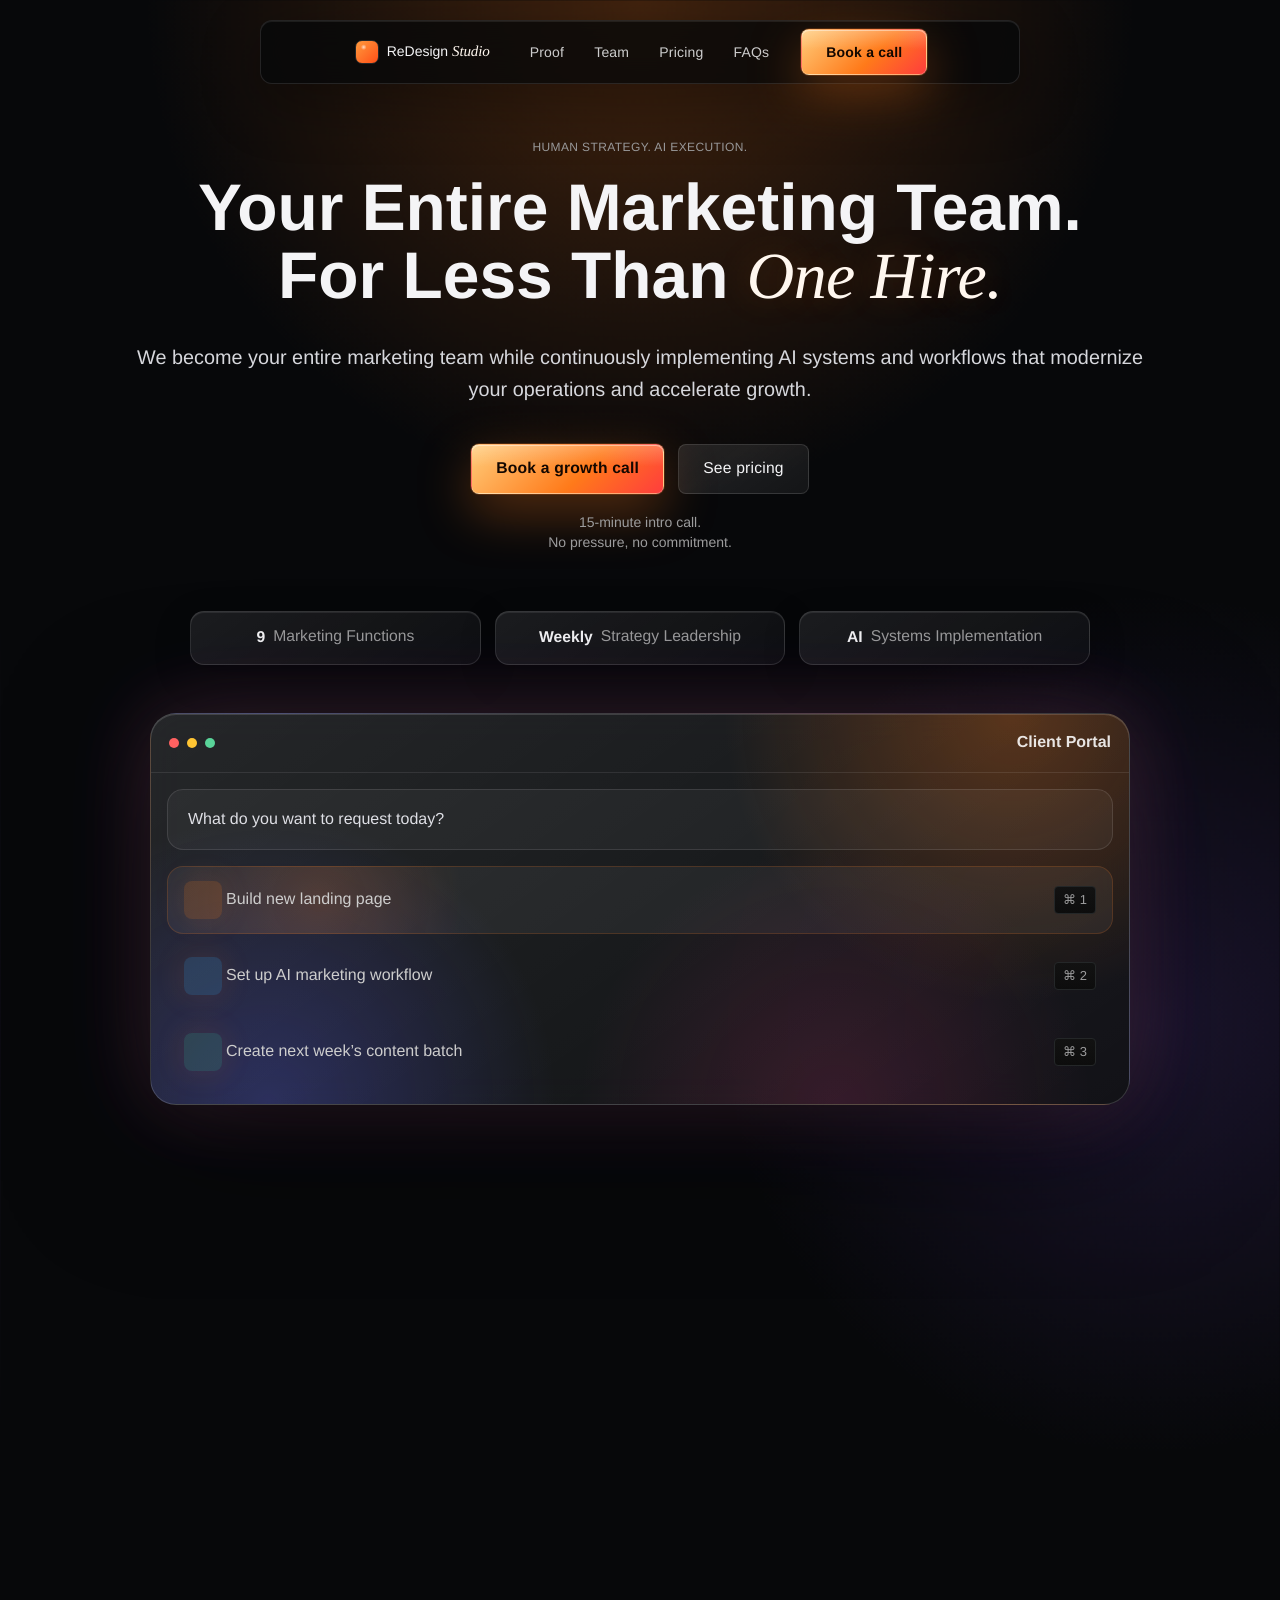
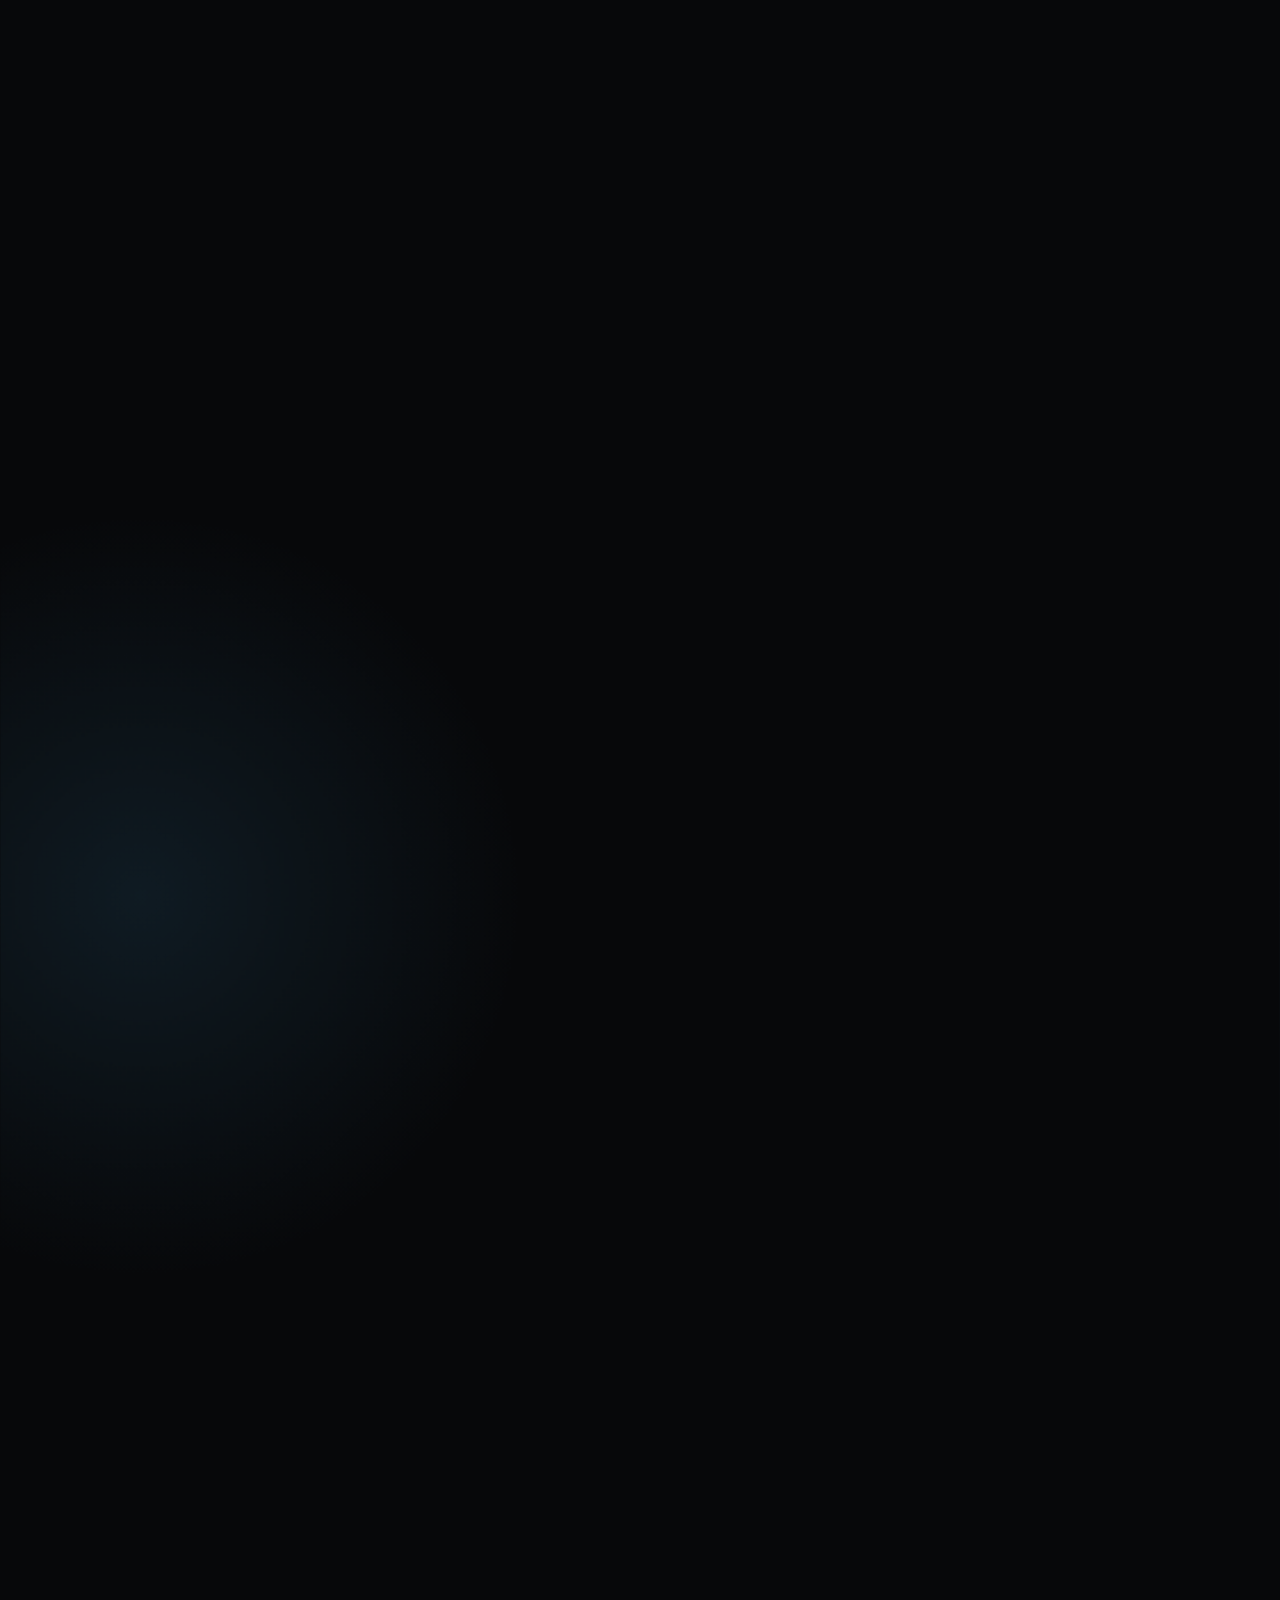
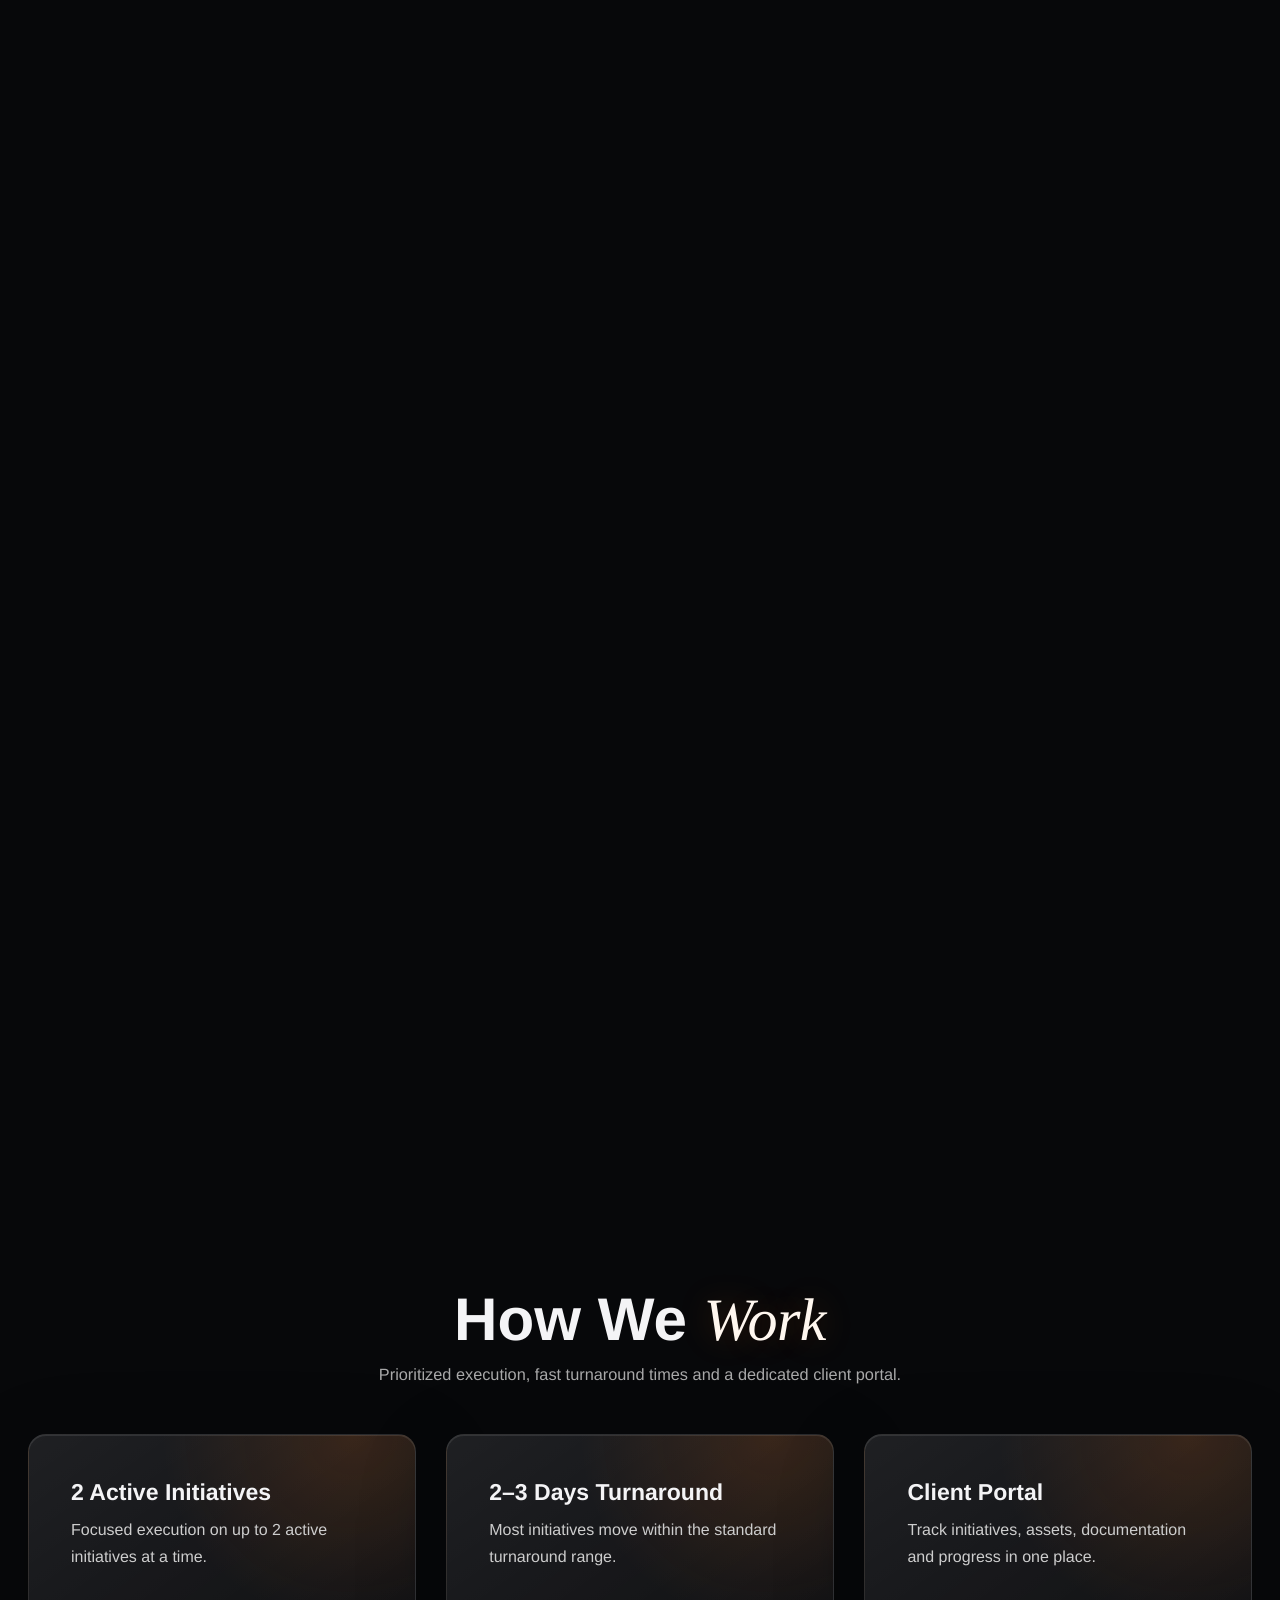
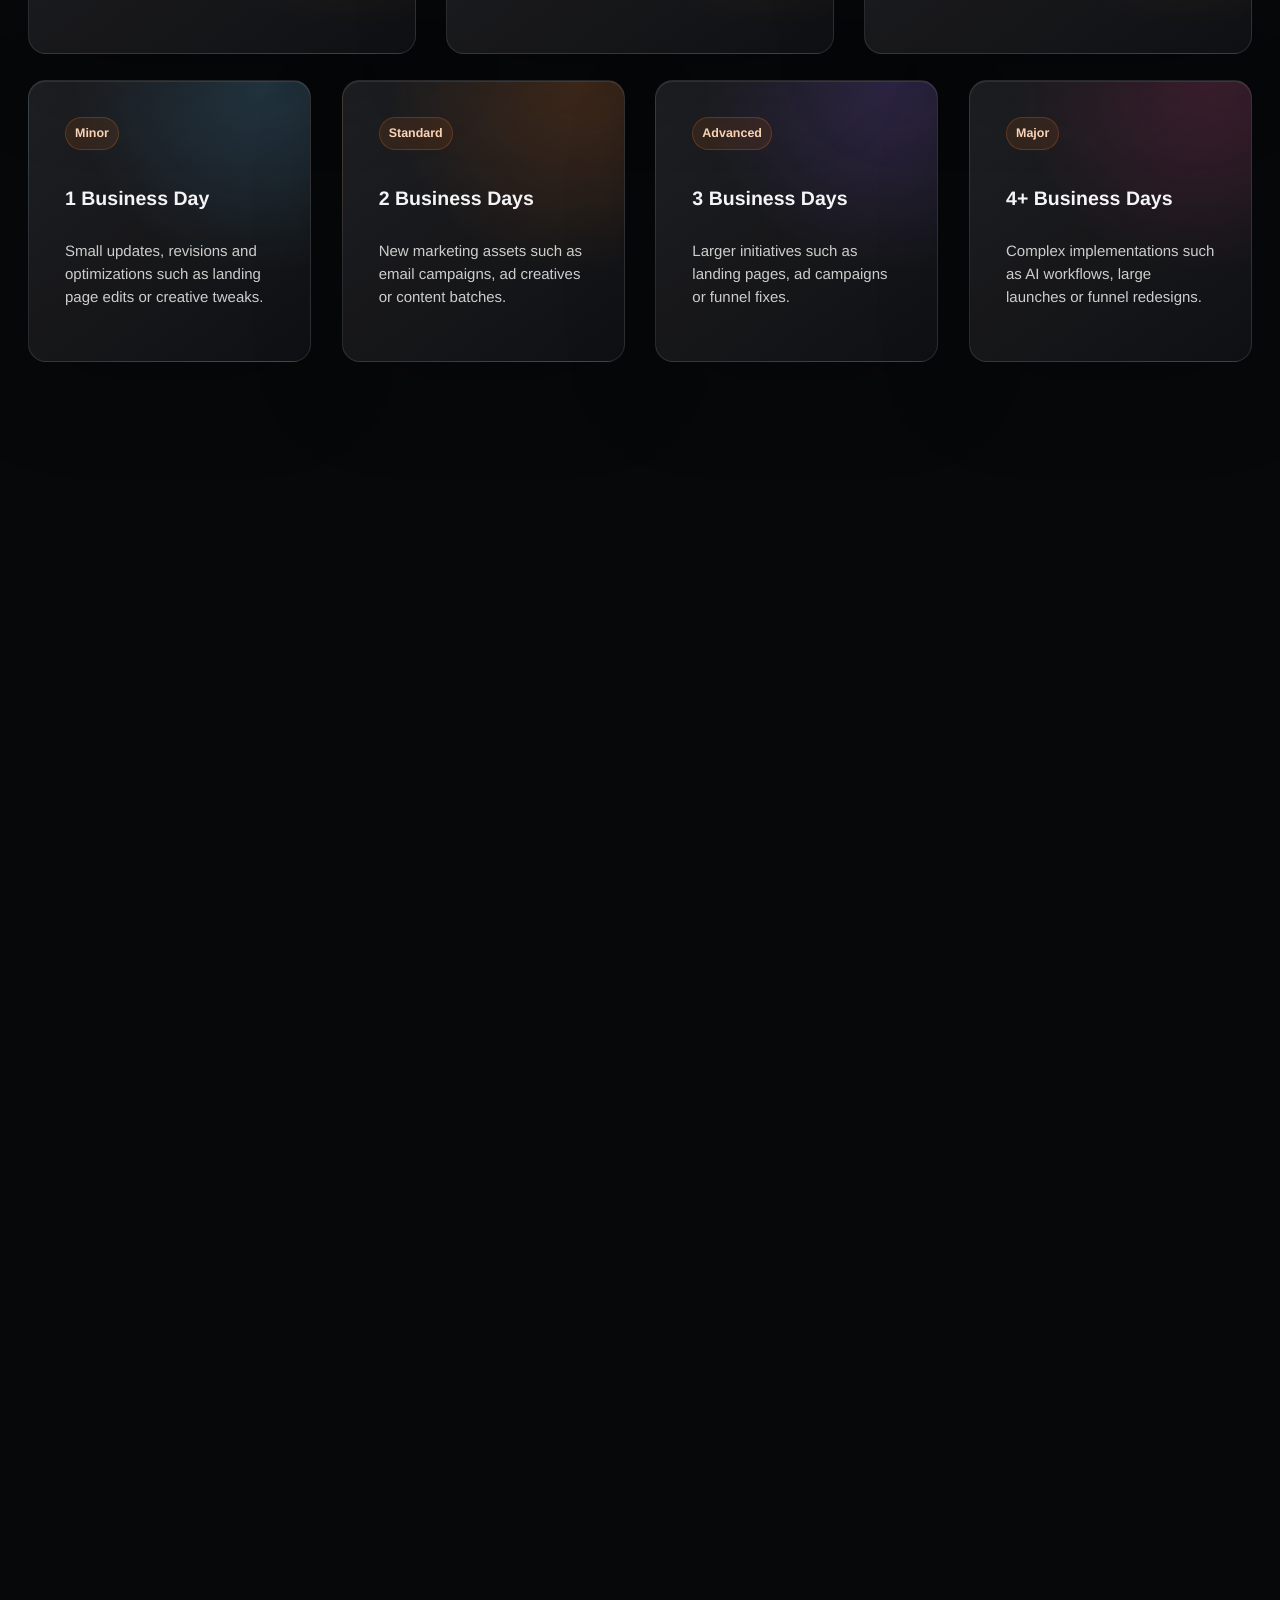
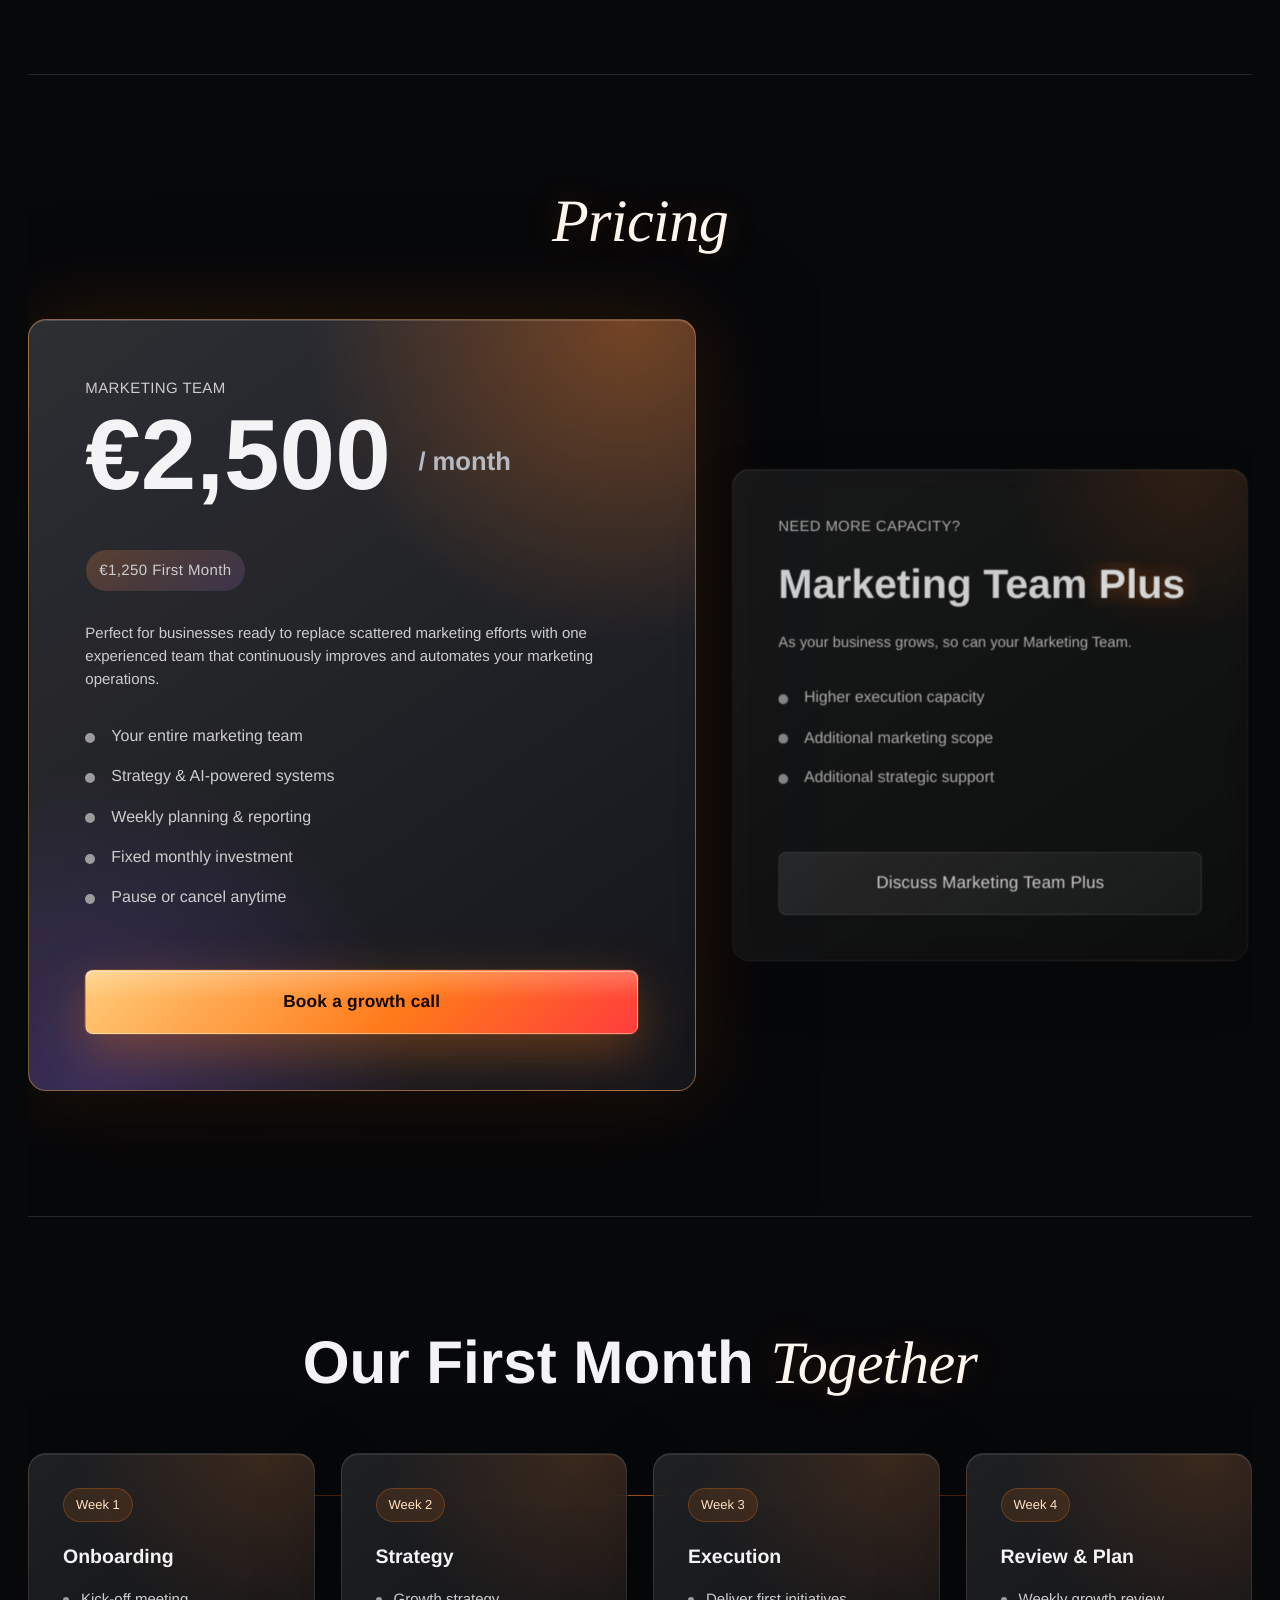
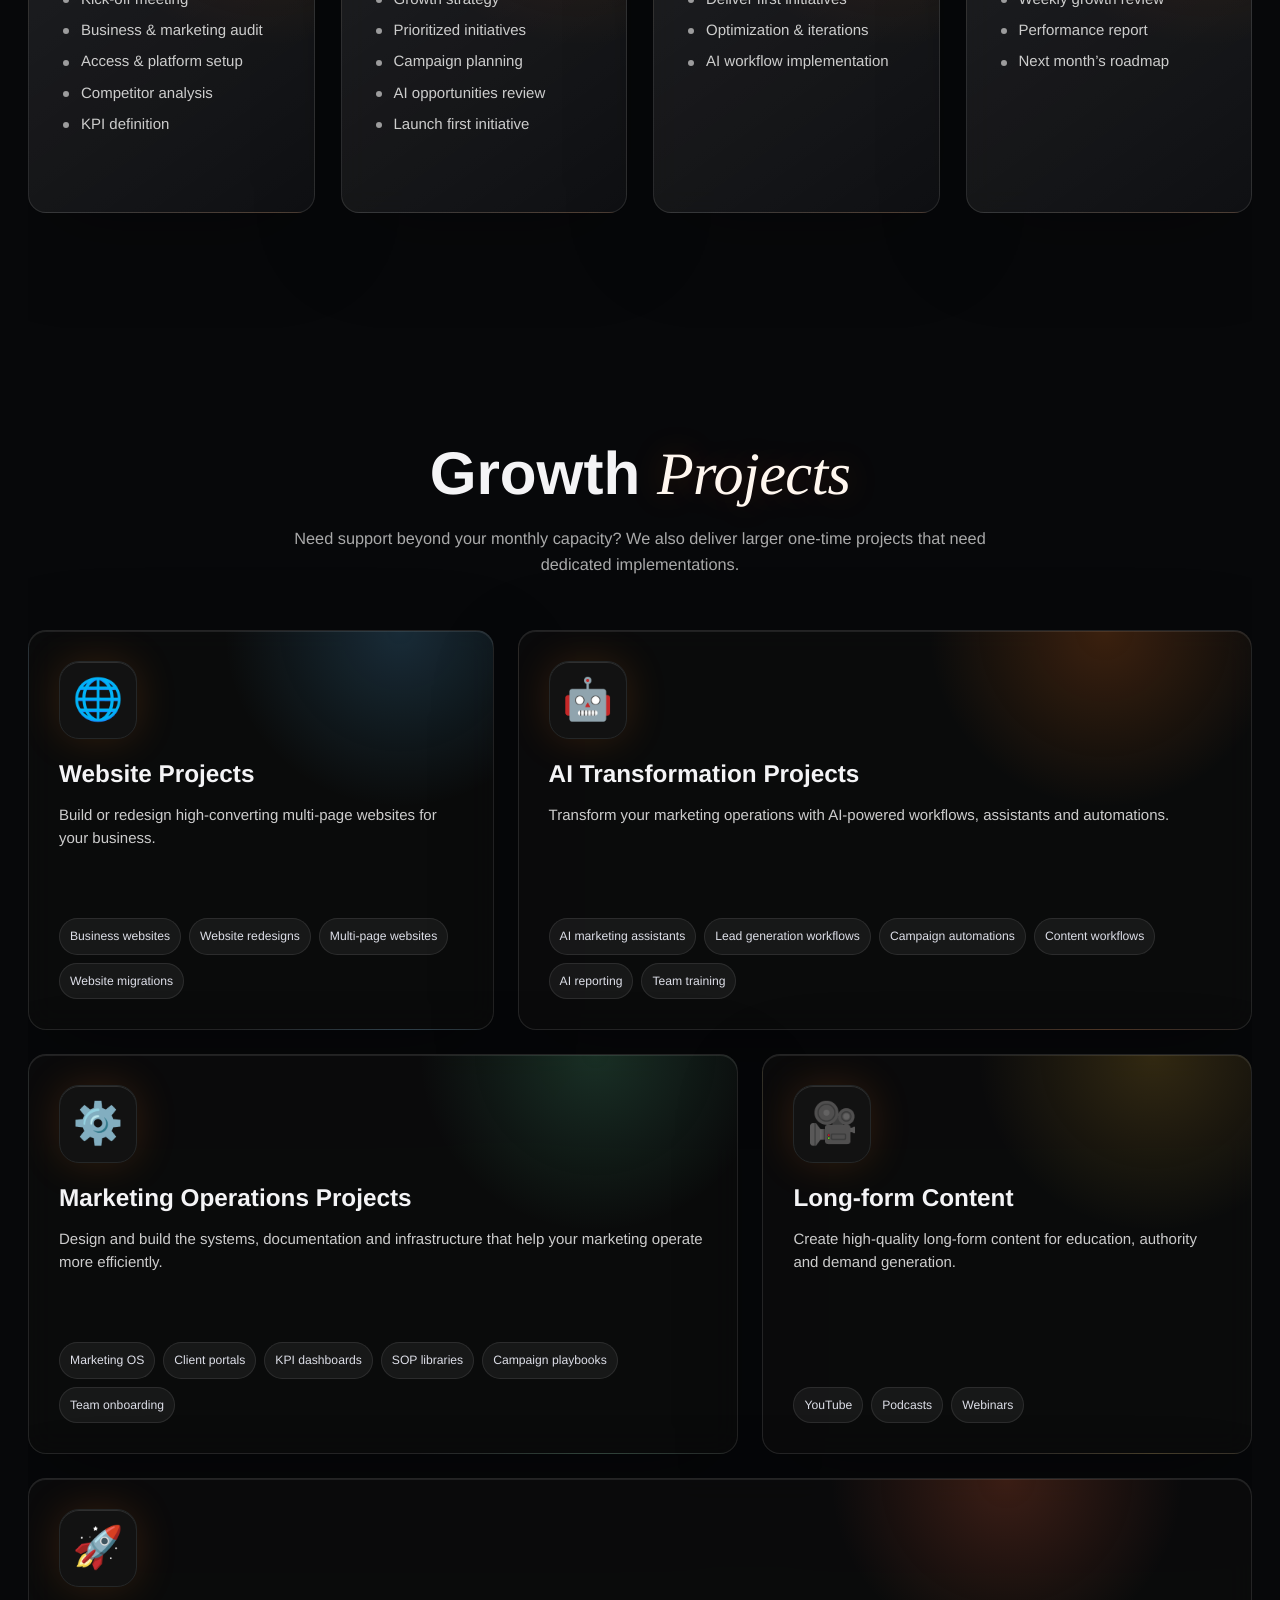
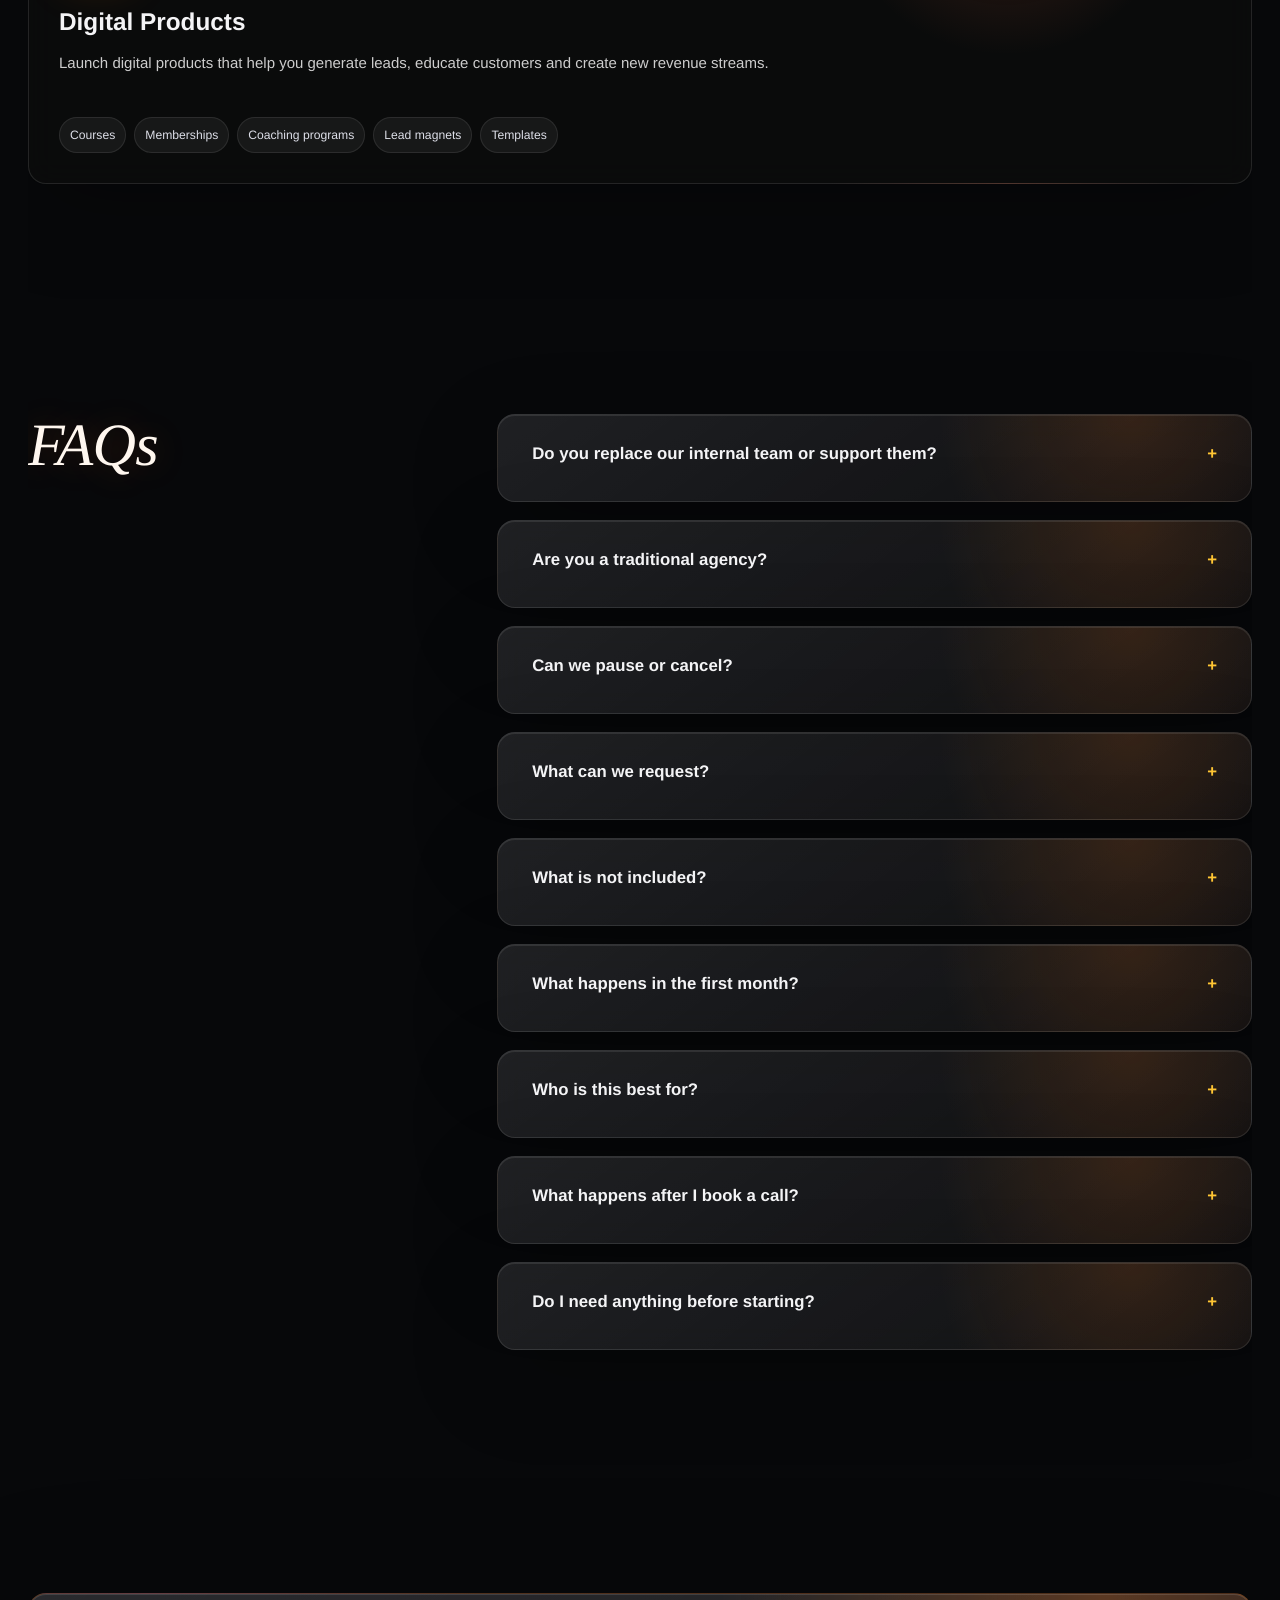
==== commit 3726856b: "Update pricing and marketing copy" ====
--- a/index.html
+++ b/index.html
@@ -208,7 +208,7 @@
         </div>
         <div class="solved-layout">
           <article class="solved-copy">
-            <p>As your business grows, marketing becomes more demanding. Hiring an internal team is expensive, while managing multiple freelancers or vendors quickly becomes a full-time job. As AI rapidly changes how business works, keeping up has never been harder.</p>
+            <p>As your business grows, marketing becomes demanding. Hiring an internal team is expensive, while managing freelancers or vendors quickly becomes a full-time job. As AI rapidly changes how businesses operate, keeping up has never been harder.</p>
             <p>ReDesign Studio becomes your marketing team, taking ownership of strategy, execution and continuously implementing AI systems to modernize your marketing operations.</p>
             <p>Every week, we review priorities, identify growth opportunities and execute the highest-impact initiatives for you.</p>
           </article>
@@ -619,7 +619,7 @@
             <p class="eyebrow">Marketing Team</p>
             <h3>&euro;2,500 <span>/ month</span></h3>
             <p class="intro-price">&euro;1,250 First Month</p>
-            <p>Perfect for businesses ready to replace scattered marketing efforts with one experienced team. Every month your marketing operations improve and become more automated.</p>
+            <p>Perfect for businesses ready to replace scattered marketing efforts with one experienced team that continuously improves and automates your marketing operations.</p>
             <ul class="plan-list">
               <li>Your entire marketing team</li>
               <li>Strategy &amp; AI-powered systems</li>
